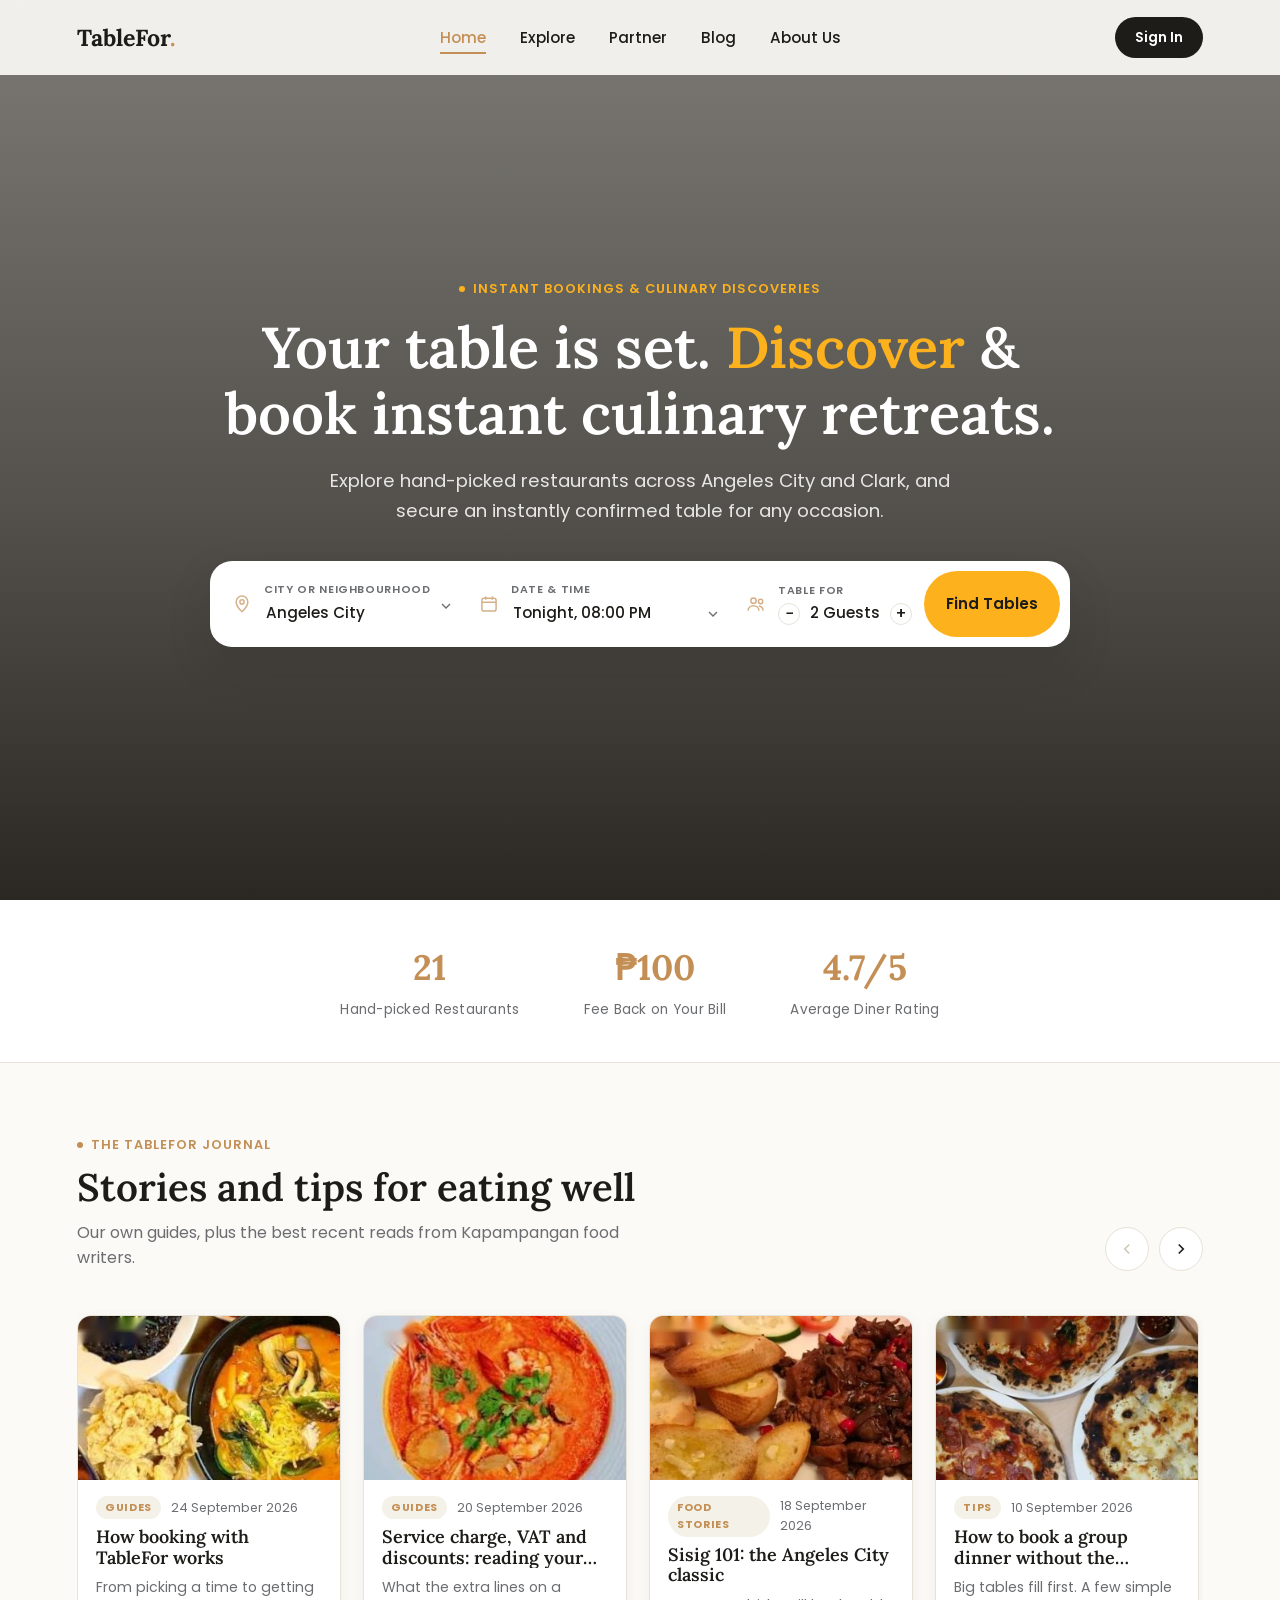
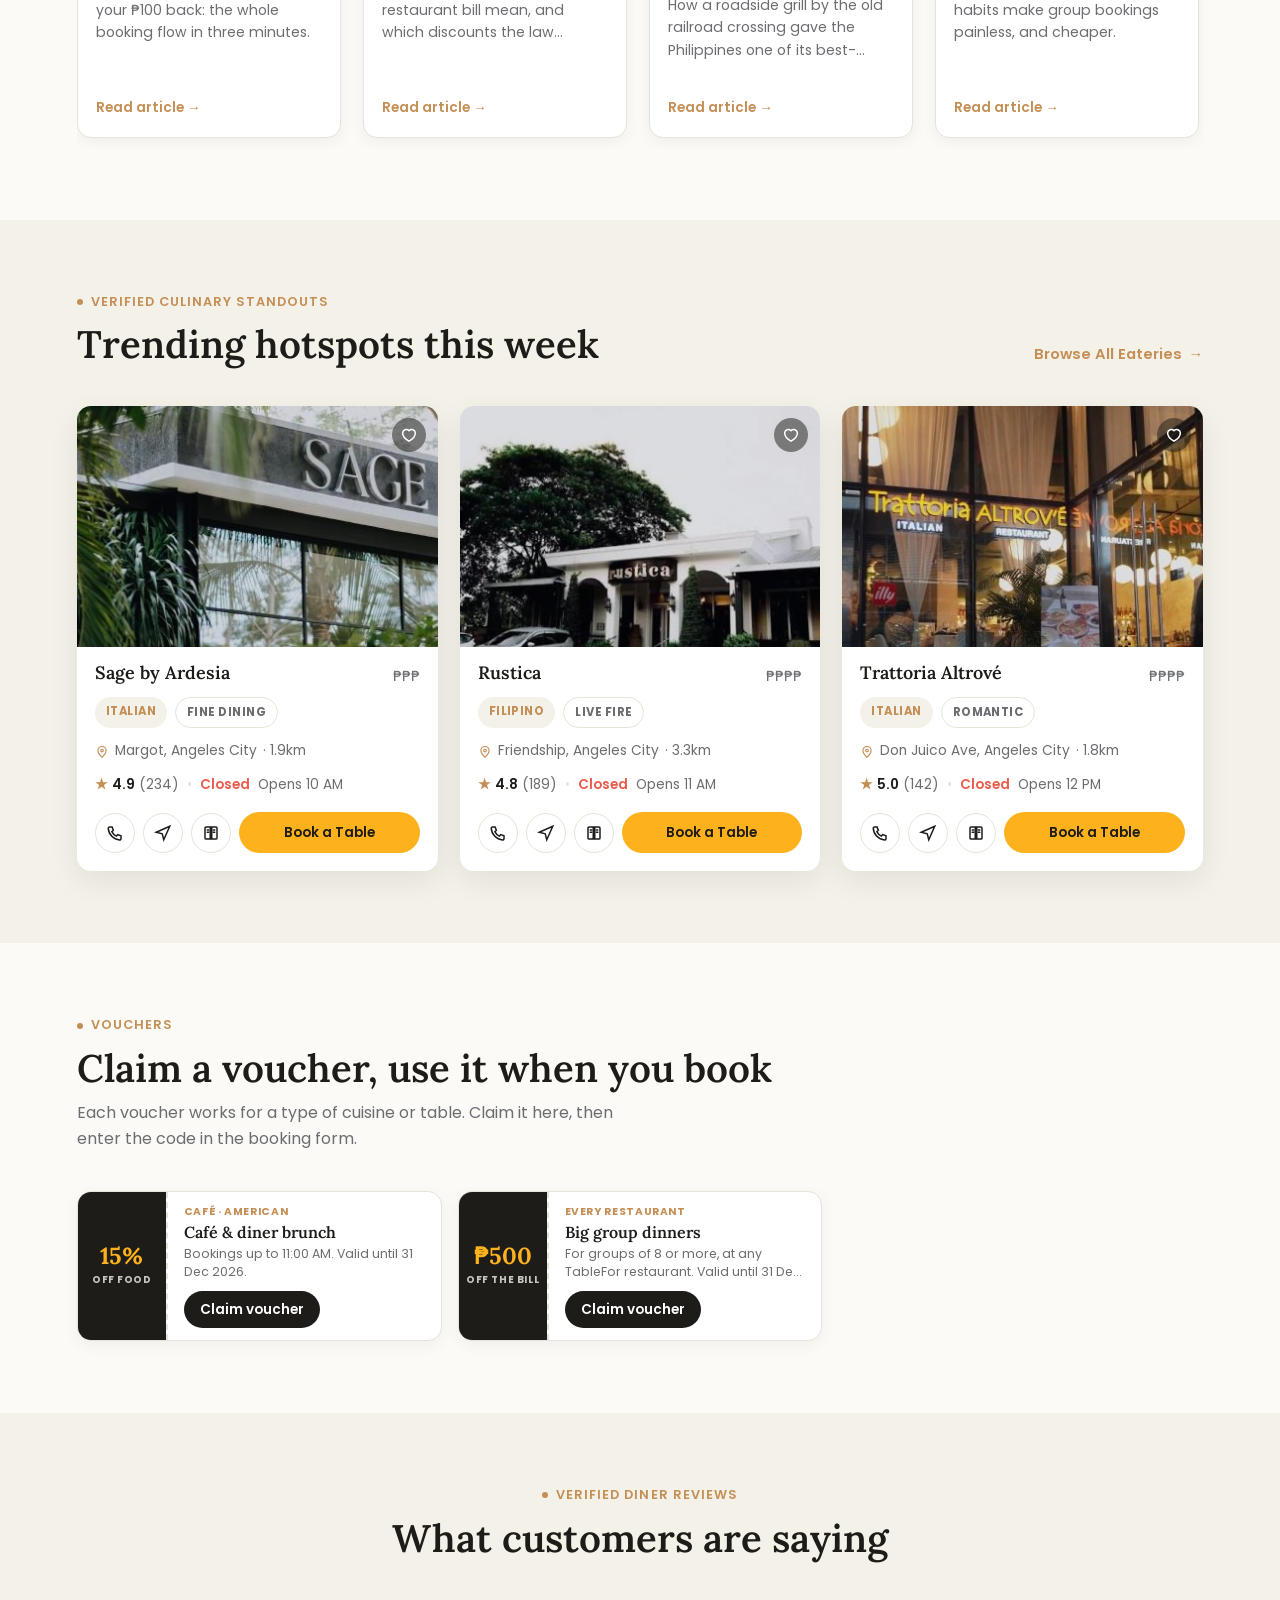
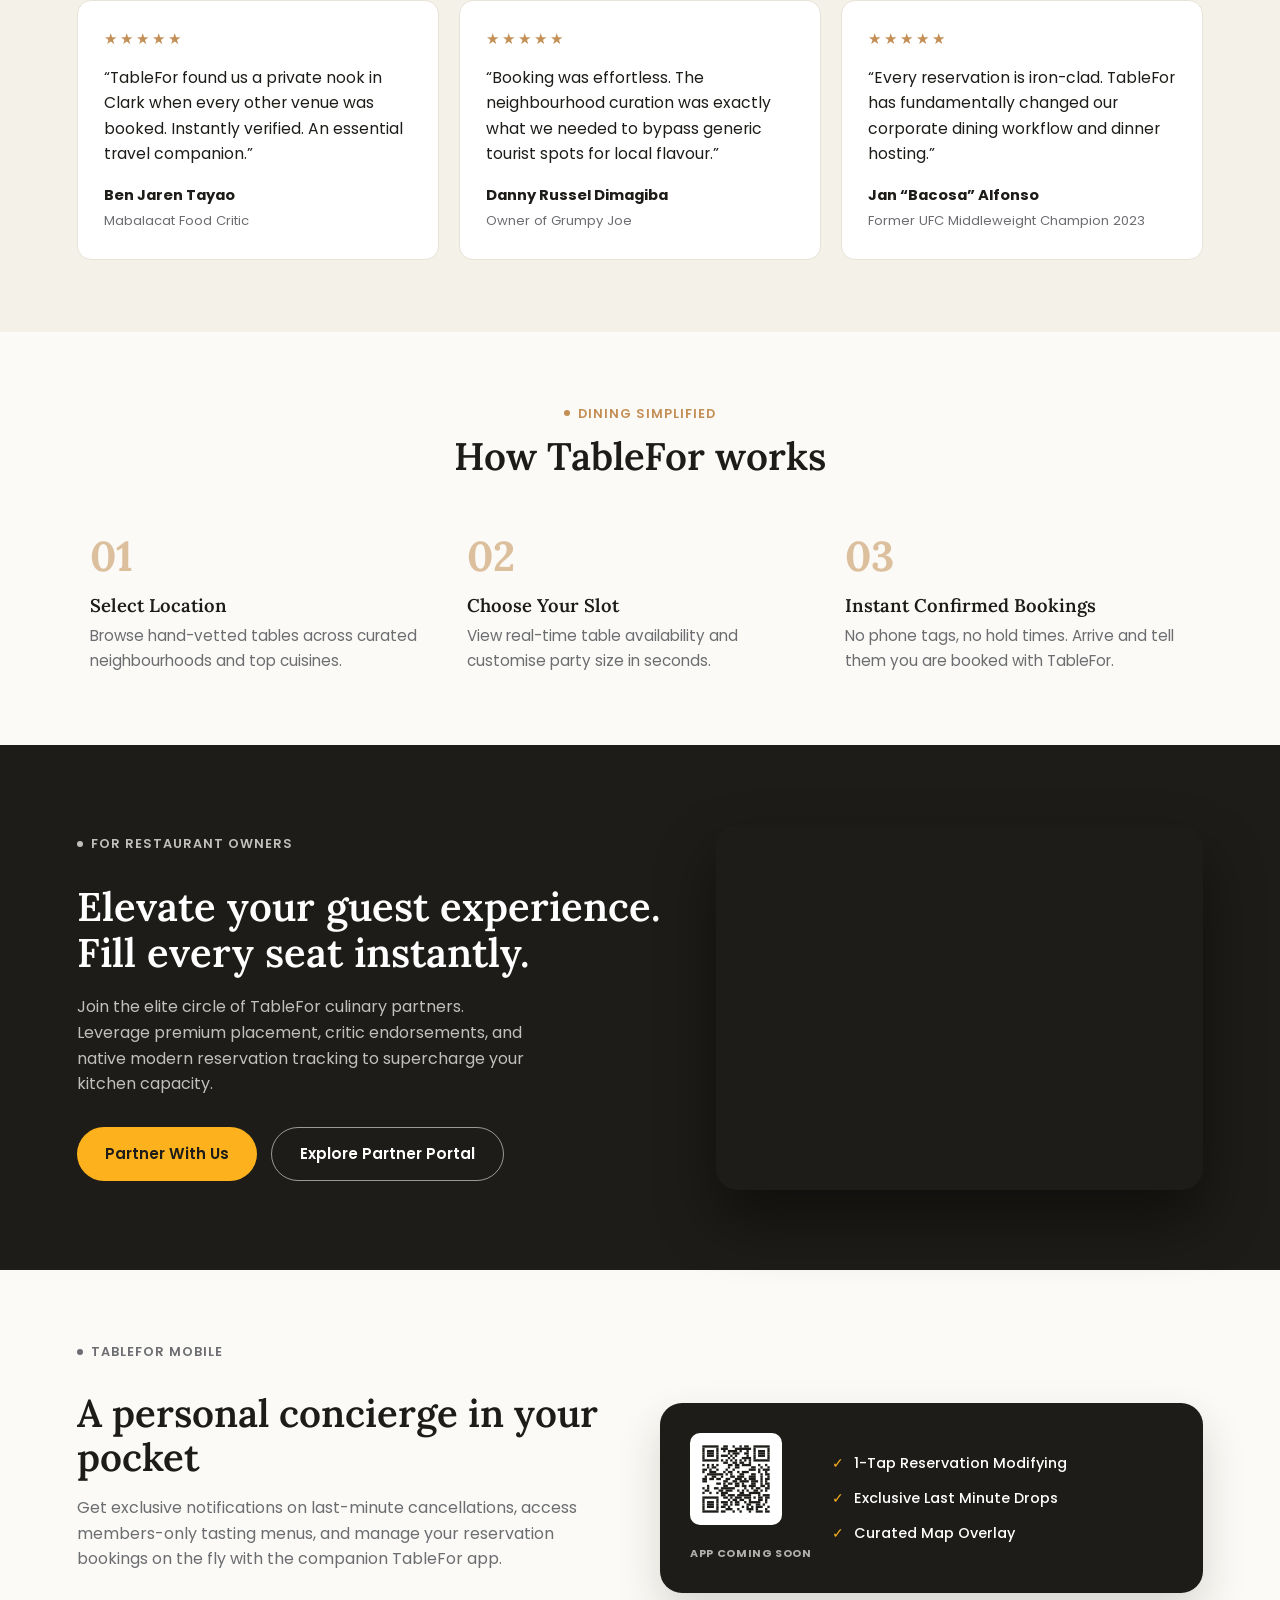
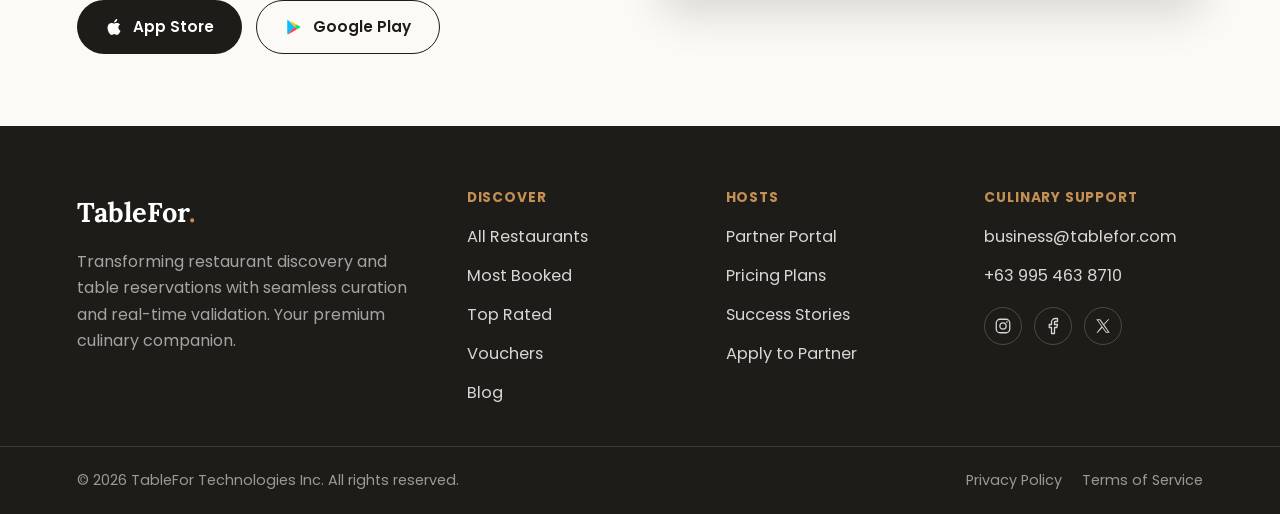
==== index.html @ d6bdd87d "Updated Layout, added styles, and included new resto cards." ====
<!DOCTYPE html>
<html lang="en">
<head>
<meta charset="UTF-8">
<meta name="viewport" content="width=device-width, initial-scale=1.0">
<title>TableFor</title>
<meta name="description" content="Discover hand-vetted restaurants across Angeles City and Pampanga, and book an instantly confirmed table with TableFor.">
<link rel="icon" href="data:,">
<script>document.documentElement.classList.add('js');</script>
<link href="https://fonts.googleapis.com/css2?family=Lora:ital,wght@0,500;0,600;0,700;1,500&family=Poppins:wght@400;500;600;700&display=swap" rel="stylesheet">
<link rel="stylesheet" href="styles.css?v=20260928e">
</head>
<body data-page="home">

<a class="skip-link" href="#main">Skip to content</a>

<!-- ============ HEADER ============ -->
<header class="site-header" id="siteHeader">
  <div class="header-inner">
    <a href="#" class="logo" aria-label="TableFor home">TableFor<span class="logo-dot">.</span></a>

    <nav class="main-nav" id="mainNav" aria-label="Primary">
      <ul class="nav-list">
        <li><a href="#" class="nav-link is-active">Home</a></li>
        <li><a href="explore.html" class="nav-link">Explore</a></li>
        <li><a href="partner.html" class="nav-link">Partner</a></li>
        <li><a href="blog.html" class="nav-link">Blog</a></li>
        <li><a href="about.html" class="nav-link">About Us</a></li>
      </ul>
    </nav>

    <div class="header-actions">
      <a href="#" class="btn btn-dark btn-sm">Sign In</a>
      <button class="nav-toggle" id="navToggle" aria-label="Open menu" aria-expanded="false" aria-controls="mainNav">
        <span></span><span></span><span></span>
      </button>
    </div>
  </div>
</header>

<main id="main">

  <!-- ============ HERO ============ -->
  <section class="hero">
    <div class="hero-media" aria-hidden="true"></div>
    <div class="hero-scrim" aria-hidden="true"></div>

    <div class="hero-inner">
      <p class="eyebrow eyebrow-light"><span class="dot"></span>Instant Bookings &amp; Culinary Discoveries</p>
      <h1 class="hero-title">Your table is set. <em>Discover</em> &amp; book instant culinary retreats.</h1>
      <p class="hero-sub">Explore hand-picked restaurants across Angeles City and Clark, and secure an instantly confirmed table for any occasion.</p>

      <form class="search-card" aria-label="Find a table">
        <div class="search-field search-field-loc">
          <span class="search-icon" aria-hidden="true">
            <svg viewBox="0 0 24 24" fill="none" stroke="currentColor" stroke-width="1.8"><path d="M12 21s-7-6.1-7-11.5A7 7 0 0 1 19 9.5C19 14.9 12 21 12 21Z"/><circle cx="12" cy="9.5" r="2.5"/></svg>
          </span>
          <div class="field-input-wrap">
            <label for="loc">City or Neighbourhood</label>
            <input id="loc" type="text" value="Angeles City" autocomplete="off" role="combobox" aria-expanded="false" aria-controls="locDropdown">
            <span class="loc-field-icons">
              <button type="button" class="loc-clear" id="locClear" aria-label="Clear location" tabindex="-1">
                <svg viewBox="0 0 24 24" fill="none" stroke="currentColor" stroke-width="2.2"><path d="M6 6l12 12M18 6 6 18"/></svg>
              </button>
              <span class="loc-chevron" id="locChevron" aria-hidden="true">
                <svg viewBox="0 0 24 24" fill="none" stroke="currentColor" stroke-width="2"><path d="m6 9 6 6 6-6"/></svg>
              </span>
            </span>
            <div class="loc-dropdown" id="locDropdown" role="listbox" aria-label="Suggested locations">
              <div class="loc-dropdown-inner" id="locDropdownInner"></div>
            </div>
          </div>
        </div>
        <div class="search-divider search-divider-loc" aria-hidden="true"></div>
        <div class="search-field search-field-date">
          <span class="search-icon" aria-hidden="true">
            <svg viewBox="0 0 24 24" fill="none" stroke="currentColor" stroke-width="1.8"><rect x="3.5" y="5" width="17" height="15.5" rx="2.5"/><path d="M8 3v4M16 3v4M3.5 10h17"/></svg>
          </span>
          <div class="field-input-wrap">
            <label for="dt">Date &amp; Time</label>
            <span class="dt-input-wrap">
              <input id="dt" type="text" value="" placeholder="Pick a date and time" autocomplete="off" readonly role="combobox" aria-haspopup="dialog" aria-expanded="false" aria-controls="datePopover">
              <span class="dt-chevron" aria-hidden="true">
                <svg viewBox="0 0 24 24" fill="none" stroke="currentColor" stroke-width="2"><path d="m6 9 6 6 6-6"/></svg>
              </span>
            </span>
            <div class="date-popover" id="datePopover" role="dialog" aria-label="Choose date and time">
              <div class="date-quick" role="group" aria-label="Quick dates">
                <button type="button" class="date-chip" data-quick="today">Today</button>
                <button type="button" class="date-chip" data-quick="tomorrow">Tomorrow</button>
                <button type="button" class="date-chip" data-quick="weekend">Sat</button>
              </div>
              <div class="date-popover-header">
                <button type="button" class="cal-nav" id="calPrev" aria-label="Previous month"><svg viewBox="0 0 24 24" fill="none" stroke="currentColor" stroke-width="2.2" aria-hidden="true"><path d="m15 6-6 6 6 6"/></svg></button>
                <span class="cal-month-label" id="calMonthLabel" aria-live="polite"></span>
                <button type="button" class="cal-nav" id="calNext" aria-label="Next month"><svg viewBox="0 0 24 24" fill="none" stroke="currentColor" stroke-width="2.2" aria-hidden="true"><path d="m9 6 6 6-6 6"/></svg></button>
              </div>
              <div class="cal-weekdays" aria-hidden="true">
                <span>S</span><span>M</span><span>T</span><span>W</span><span>T</span><span>F</span><span>S</span>
              </div>
              <div class="cal-grid" id="calGrid" role="group" aria-label="Calendar"></div>
              <p class="cal-legend">Book up to 60 days ahead. Past dates are greyed out.</p>
              <div class="time-head">
                <span id="timeLabel">Time</span>
                <span class="time-note" id="timeNote"></span>
              </div>
              <div class="time-grid" id="timeGrid" role="listbox" aria-labelledby="timeLabel"></div>
              <div class="cal-foot">
                <p class="cal-summary" id="dateSummary" aria-live="polite"></p>
                <button type="button" class="btn btn-amber btn-sm" id="dateDone">Done</button>
              </div>
            </div>
          </div>
        </div>
        <div class="search-divider" aria-hidden="true"></div>
        <div class="search-field guest-field">
          <span class="search-icon" aria-hidden="true">
            <svg viewBox="0 0 24 24" fill="none" stroke="currentColor" stroke-width="1.8"><circle cx="9" cy="8" r="3.2"/><path d="M2.5 20c0-3.6 2.9-6 6.5-6s6.5 2.4 6.5 6"/><circle cx="17.5" cy="9" r="2.6"/><path d="M15.5 14.3c2.8.4 4.9 2.5 5 5.7"/></svg>
          </span>
          <div>
            <label id="guestLabel">Table For</label>
            <div class="guest-stepper">
              <button type="button" class="step-btn" id="guestMinus" aria-label="Decrease guests">&minus;</button>
              <span id="guestCount" class="guest-count" role="status" aria-labelledby="guestLabel guestCount">2 Guests</span>
              <button type="button" class="step-btn" id="guestPlus" aria-label="Increase guests">+</button>
            </div>
          </div>
        </div>
        <button type="submit" class="btn btn-amber search-submit">Find Tables</button>
      </form>
    </div>
  </section>

  <!-- ============ STATS ============ -->
  <section class="stats">
    <div class="stat">
      <span class="stat-num" data-stat="count">16</span>
      <span class="stat-label">Hand-picked Restaurants</span>
    </div>
    <div class="stat">
      <span class="stat-num">₱100</span>
      <span class="stat-label">Fee Back on Your Bill</span>
    </div>
    <div class="stat">
      <span class="stat-num" data-stat="rating">4.8/5</span>
      <span class="stat-label">Average Diner Rating</span>
    </div>
  </section>

  <!-- ============ FROM THE JOURNAL (blog carousel) ============ -->
  <section class="section" id="journal" aria-labelledby="journalTitle">
    <div class="section-head">
      <div>
        <p class="eyebrow"><span class="dot"></span>The TableFor Journal</p>
        <h2 id="journalTitle">Stories and tips for eating well</h2>
        <p class="section-sub">Our own guides, plus the best recent reads from Kapampangan food writers.</p>
      </div>
      <div class="carousel-controls">
        <button type="button" class="carousel-btn" id="blogPrev" aria-label="Previous articles" aria-controls="blogTrack" disabled><svg viewBox="0 0 24 24" fill="none" stroke="currentColor" stroke-width="2.2" aria-hidden="true"><path d="m15 6-6 6 6 6"/></svg></button>
        <button type="button" class="carousel-btn" id="blogNext" aria-label="More articles" aria-controls="blogTrack"><svg viewBox="0 0 24 24" fill="none" stroke="currentColor" stroke-width="2.2" aria-hidden="true"><path d="m9 6 6 6-6 6"/></svg></button>
      </div>
    </div>
    <div class="blog-track" id="blogTrack" tabindex="0" aria-label="Articles" role="region">
        <article class="blog-card">
          <a href="blog.html#how-tablefor-booking-works" class="blog-card-link">
            <img src="images/matsuya.jpg" alt="Shared dishes of noodles and curry on a table" loading="lazy">
            <div class="blog-card-body">
              <p class="blog-meta"><span class="blog-cat">Guides</span> <time datetime="2026-09-24">24 September 2026</time></p>
              <h3>How booking with TableFor works</h3>
              <p>From picking a time to getting your ₱100 back: the whole booking flow in three minutes.</p>
              <span class="blog-read">Read article <span aria-hidden="true">&rarr;</span></span>
            </div>
          </a>
        </article>
        <article class="blog-card">
          <a href="blog.html#bill-explained" class="blog-card-link">
            <img src="images/changkat.jpg" alt="Bowl of spiced seafood soup" loading="lazy">
            <div class="blog-card-body">
              <p class="blog-meta"><span class="blog-cat">Guides</span> <time datetime="2026-09-20">20 September 2026</time></p>
              <h3>Service charge, VAT and discounts: reading your bill in the Philippines</h3>
              <p>What the extra lines on a restaurant bill mean, and which discounts the law guarantees.</p>
              <span class="blog-read">Read article <span aria-hidden="true">&rarr;</span></span>
            </div>
          </a>
        </article>
        <article class="blog-card">
          <a href="blog.html#sisig-101" class="blog-card-link">
            <img src="images/barbarinos.jpg" alt="Chopped grilled pork served with toasted bread" loading="lazy">
            <div class="blog-card-body">
              <p class="blog-meta"><span class="blog-cat">Food Stories</span> <time datetime="2026-09-18">18 September 2026</time></p>
              <h3>Sisig 101: the Angeles City classic</h3>
              <p>How a roadside grill by the old railroad crossing gave the Philippines one of its best-loved dishes.</p>
              <span class="blog-read">Read article <span aria-hidden="true">&rarr;</span></span>
            </div>
          </a>
        </article>
        <article class="blog-card">
          <a href="blog.html#group-dinners" class="blog-card-link">
            <img src="images/roso.jpg" alt="Pizzas on a table, ready to share" loading="lazy">
            <div class="blog-card-body">
              <p class="blog-meta"><span class="blog-cat">Tips</span> <time datetime="2026-09-10">10 September 2026</time></p>
              <h3>How to book a group dinner without the headache</h3>
              <p>Big tables fill first. A few simple habits make group bookings painless, and cheaper.</p>
              <span class="blog-read">Read article <span aria-hidden="true">&rarr;</span></span>
            </div>
          </a>
        </article>
        <article class="blog-card blog-card-ext">
          <a href="https://outoftownblog.com/the-ultimate-pampanga-food-trip/" class="blog-card-link" target="_blank" rel="noopener">
            <img src="images/blog/out-of-town-pampanga-food-trip.jpg" alt="Photo from the Out of Town Blog article" loading="lazy" onerror="this.onerror=null;this.src='images/barbarinos.jpg';this.alt='Chopped grilled pork served with toasted bread'">
            <div class="blog-card-body">
              <p class="blog-meta"><span class="blog-cat blog-cat-ext">Out of Town Blog</span> <time datetime="2026-09-07">September 2026</time></p>
              <h3>The ultimate Pampanga food trip: what to eat in one day</h3>
              <p>A realistic one-day plan, from a tocino breakfast and proper sisig to tibok-tibok for dessert, with room to breathe between meals.</p>
              <span class="blog-read">Read on Out of Town Blog <svg viewBox="0 0 24 24" fill="none" stroke="currentColor" stroke-width="2" aria-hidden="true"><path d="M14 4h6v6M20 4l-9 9M18 14v4.5A1.5 1.5 0 0 1 16.5 20h-11A1.5 1.5 0 0 1 4 18.5v-11A1.5 1.5 0 0 1 5.5 6H10"/></svg><span class="visually-hidden"> (opens in a new tab)</span></span>
            </div>
          </a>
        </article>
        <article class="blog-card">
          <a href="blog.html#date-night-plan" class="blog-card-link">
            <img src="images/el-espanol.jpg" alt="Garlic prawns in a clay dish" loading="lazy">
            <div class="blog-card-body">
              <p class="blog-meta"><span class="blog-cat">Tips</span> <time datetime="2026-09-02">2 September 2026</time></p>
              <h3>Planning a date night in Angeles, step by step</h3>
              <p>Book the table, add the occasion, and let the restaurant take care of the rest.</p>
              <span class="blog-read">Read article <span aria-hidden="true">&rarr;</span></span>
            </div>
          </a>
        </article>
        <article class="blog-card blog-card-ext">
          <a href="https://www.kingtolentino.com/blog/el-espanol" class="blog-card-link" target="_blank" rel="noopener">
            <img src="images/blog/king-tolentino-el-espanol.jpg" alt="Photo from the King Tolentino article" loading="lazy" onerror="this.onerror=null;this.src='images/el-espanol.jpg';this.alt='Garlic prawns in a clay dish'">
            <div class="blog-card-body">
              <p class="blog-meta"><span class="blog-cat blog-cat-ext">King Tolentino</span> <time datetime="2026-08-12">August 2026</time></p>
              <h3>El Español: authentic Spanish restaurant in Angeles, Pampanga</h3>
              <p>A food blogger's visit to the small Spanish kitchen at The Quad, Nepo Center, from gambas to croquetas de jamón.</p>
              <span class="blog-read">Read on King Tolentino <svg viewBox="0 0 24 24" fill="none" stroke="currentColor" stroke-width="2" aria-hidden="true"><path d="M14 4h6v6M20 4l-9 9M18 14v4.5A1.5 1.5 0 0 1 16.5 20h-11A1.5 1.5 0 0 1 4 18.5v-11A1.5 1.5 0 0 1 5.5 6H10"/></svg><span class="visually-hidden"> (opens in a new tab)</span></span>
            </div>
          </a>
        </article>
        <article class="blog-card blog-card-ext">
          <a href="https://www.ttgmice.com/2026/07/15/new-culinary-tour-celebrates-pampangas-food-heritage/" class="blog-card-link" target="_blank" rel="noopener">
            <img src="images/blog/ttgmice-culinary-tour.jpg" alt="Photo from the TTGmice article" loading="lazy" onerror="this.onerror=null;this.src='images/couscousi.jpg';this.alt='Lamb shank with couscous and eggs'">
            <div class="blog-card-body">
              <p class="blog-meta"><span class="blog-cat blog-cat-ext">TTGmice</span> <time datetime="2026-07-15">July 2026</time></p>
              <h3>New culinary tour celebrates Pampanga's food heritage</h3>
              <p>A heritage food tour built around a traditional Kapampangan breakfast and the story behind San Nicolas cookies.</p>
              <span class="blog-read">Read on TTGmice <svg viewBox="0 0 24 24" fill="none" stroke="currentColor" stroke-width="2" aria-hidden="true"><path d="M14 4h6v6M20 4l-9 9M18 14v4.5A1.5 1.5 0 0 1 16.5 20h-11A1.5 1.5 0 0 1 4 18.5v-11A1.5 1.5 0 0 1 5.5 6H10"/></svg><span class="visually-hidden"> (opens in a new tab)</span></span>
            </div>
          </a>
        </article>
        <article class="blog-card blog-card-ext">
          <a href="https://www.overheremanila.com/best-restaurants-clark-pampanga/" class="blog-card-link" target="_blank" rel="noopener">
            <img src="images/blog/over-here-manila-clark.jpg" alt="Photo from the Over Here Manila article" loading="lazy" onerror="this.onerror=null;this.src='images/hola-parade.jpg';this.alt='Bar with a neon sign at night'">
            <div class="blog-card-body">
              <p class="blog-meta"><span class="blog-cat blog-cat-ext">Over Here Manila</span> <time datetime="2026-06-27">June 2026</time></p>
              <h3>15 best restaurants in Clark, Pampanga to check out this 2026</h3>
              <p>A roundup of Clark favourites, from Kapampangan specialties and Filipino comfort food to Korean barbecue and buffets.</p>
              <span class="blog-read">Read on Over Here Manila <svg viewBox="0 0 24 24" fill="none" stroke="currentColor" stroke-width="2" aria-hidden="true"><path d="M14 4h6v6M20 4l-9 9M18 14v4.5A1.5 1.5 0 0 1 16.5 20h-11A1.5 1.5 0 0 1 4 18.5v-11A1.5 1.5 0 0 1 5.5 6H10"/></svg><span class="visually-hidden"> (opens in a new tab)</span></span>
            </div>
          </a>
        </article>
        <article class="blog-card blog-card-ext">
          <a href="https://www.kozystaycation.com/best-restaurants-near-clark" class="blog-card-link" target="_blank" rel="noopener">
            <img src="images/blog/kozy-staycation-clark.jpg" alt="Photo from the Kozy Staycation article" loading="lazy" onerror="this.onerror=null;this.src='images/sage.jpg';this.alt='Restaurant exterior surrounded by plants'">
            <div class="blog-card-body">
              <p class="blog-meta"><span class="blog-cat blog-cat-ext">Kozy Staycation</span> <time datetime="2026-05-03">May 2026</time></p>
              <h3>20 best restaurants in Clark, Pampanga: a 2026 guide</h3>
              <p>A food-trip list that runs from Angeles' original sisig to heritage Kapampangan tasting menus and Freeport favourites.</p>
              <span class="blog-read">Read on Kozy Staycation <svg viewBox="0 0 24 24" fill="none" stroke="currentColor" stroke-width="2" aria-hidden="true"><path d="M14 4h6v6M20 4l-9 9M18 14v4.5A1.5 1.5 0 0 1 16.5 20h-11A1.5 1.5 0 0 1 4 18.5v-11A1.5 1.5 0 0 1 5.5 6H10"/></svg><span class="visually-hidden"> (opens in a new tab)</span></span>
            </div>
          </a>
        </article>
        <article class="blog-card blog-card-ext">
          <a href="https://www.spot.ph/eatdrink/the-latest-eat-drink/spot-out-of-town-where-to-eat-in-clark-pampanga-a3412-20260423-dyn" class="blog-card-link" target="_blank" rel="noopener">
            <img src="images/blog/spot-ph-clark.jpg" alt="Photo from the SPOT.ph article" loading="lazy" onerror="this.onerror=null;this.src='images/fiery-meats.jpg';this.alt='Sliced steak with gravy'">
            <div class="blog-card-body">
              <p class="blog-meta"><span class="blog-cat blog-cat-ext">SPOT.ph</span> <time datetime="2026-04-23">April 2026</time></p>
              <h3>SPOT Out of Town: the best places to eat in Clark right now</h3>
              <p>An edited list of where to eat in Clark, including a new Kapampangan kitchen in the barn stables by the Parade Grounds.</p>
              <span class="blog-read">Read on SPOT.ph <svg viewBox="0 0 24 24" fill="none" stroke="currentColor" stroke-width="2" aria-hidden="true"><path d="M14 4h6v6M20 4l-9 9M18 14v4.5A1.5 1.5 0 0 1 16.5 20h-11A1.5 1.5 0 0 1 4 18.5v-11A1.5 1.5 0 0 1 5.5 6H10"/></svg><span class="visually-hidden"> (opens in a new tab)</span></span>
            </div>
          </a>
        </article>
        <article class="blog-card blog-card-ext">
          <a href="https://punto.com.ph/pamangan-pamana-qng-dulang-heritage-on-the-table-at-filipino-food-month-2026/" class="blog-card-link" target="_blank" rel="noopener">
            <img src="images/blog/punto-filipino-food-month.jpg" alt="Photo from the Punto! article" loading="lazy" onerror="this.onerror=null;this.src='images/matsuya.jpg';this.alt='Shared dishes of noodles and curry on a table'">
            <div class="blog-card-body">
              <p class="blog-meta"><span class="blog-cat blog-cat-ext">Punto!</span> <time datetime="2026-04-08">April 2026</time></p>
              <h3>Heritage on the table at Filipino Food Month 2026</h3>
              <p>Clark opens Filipino Food Month with burong nasi, pindang damulag, bulanglang and tibok-tibok on one long table.</p>
              <span class="blog-read">Read on Punto! <svg viewBox="0 0 24 24" fill="none" stroke="currentColor" stroke-width="2" aria-hidden="true"><path d="M14 4h6v6M20 4l-9 9M18 14v4.5A1.5 1.5 0 0 1 16.5 20h-11A1.5 1.5 0 0 1 4 18.5v-11A1.5 1.5 0 0 1 5.5 6H10"/></svg><span class="visually-hidden"> (opens in a new tab)</span></span>
            </div>
          </a>
        </article>
        <article class="blog-card blog-card-ext">
          <a href="https://www.spotcl.com/spotted-unlimited-steak-dining-in-angeles-pampanga" class="blog-card-link" target="_blank" rel="noopener">
            <img src="images/blog/spotcl-unlimited-steak.jpg" alt="Photo from the SpotCL article" loading="lazy" onerror="this.onerror=null;this.src='images/fiery-meats.jpg';this.alt='Sliced steak with gravy'">
            <div class="blog-card-body">
              <p class="blog-meta"><span class="blog-cat blog-cat-ext">SpotCL</span> <time datetime="2025-11-17">November 2025</time></p>
              <h3>Spotted: unlimited steak dining in Angeles, Pampanga</h3>
              <p>A look at the unlimited steak set-up, refillable sides and indoor and al fresco seating at a Friendship Highway steakhouse.</p>
              <span class="blog-read">Read on SpotCL <svg viewBox="0 0 24 24" fill="none" stroke="currentColor" stroke-width="2" aria-hidden="true"><path d="M14 4h6v6M20 4l-9 9M18 14v4.5A1.5 1.5 0 0 1 16.5 20h-11A1.5 1.5 0 0 1 4 18.5v-11A1.5 1.5 0 0 1 5.5 6H10"/></svg><span class="visually-hidden"> (opens in a new tab)</span></span>
            </div>
          </a>
        </article>
        <article class="blog-card blog-card-ext">
          <a href="https://punto.com.ph/roso-pizza-a-slice-of-self-discovery-with-chef-rainier-ildefonso/" class="blog-card-link" target="_blank" rel="noopener">
            <img src="images/blog/punto-roso-pizza.jpg" alt="Photo from the Punto! article" loading="lazy" onerror="this.onerror=null;this.src='images/roso.jpg';this.alt='Pizzas with blistered crusts'">
            <div class="blog-card-body">
              <p class="blog-meta"><span class="blog-cat blog-cat-ext">Punto!</span> <time datetime="2025-10-28">October 2025</time></p>
              <h3>Roso Pizza: a slice of self-discovery with Chef Rainier Ildefonso</h3>
              <p>How a cybersecurity professional taught himself dough and fire, and opened a stone-oven pizzeria in Angeles City.</p>
              <span class="blog-read">Read on Punto! <svg viewBox="0 0 24 24" fill="none" stroke="currentColor" stroke-width="2" aria-hidden="true"><path d="M14 4h6v6M20 4l-9 9M18 14v4.5A1.5 1.5 0 0 1 16.5 20h-11A1.5 1.5 0 0 1 4 18.5v-11A1.5 1.5 0 0 1 5.5 6H10"/></svg><span class="visually-hidden"> (opens in a new tab)</span></span>
            </div>
          </a>
        </article>
        <article class="blog-card blog-card-ext">
          <a href="https://punto.com.ph/mediterranean-mornings-in-clark-discover-the-flavors-of-couscousi/" class="blog-card-link" target="_blank" rel="noopener">
            <img src="images/blog/punto-couscousi.jpg" alt="Photo from the Punto! article" loading="lazy" onerror="this.onerror=null;this.src='images/couscousi.jpg';this.alt='Lamb shank with couscous and eggs'">
            <div class="blog-card-body">
              <p class="blog-meta"><span class="blog-cat blog-cat-ext">Punto!</span> <time datetime="2025-02-03">February 2025</time></p>
              <h3>Mediterranean mornings in Clark</h3>
              <p>The weekend Mediterranean breakfast buffet at the Clark Parade Grounds, cooked by a Tunisian chef.</p>
              <span class="blog-read">Read on Punto! <svg viewBox="0 0 24 24" fill="none" stroke="currentColor" stroke-width="2" aria-hidden="true"><path d="M14 4h6v6M20 4l-9 9M18 14v4.5A1.5 1.5 0 0 1 16.5 20h-11A1.5 1.5 0 0 1 4 18.5v-11A1.5 1.5 0 0 1 5.5 6H10"/></svg><span class="visually-hidden"> (opens in a new tab)</span></span>
            </div>
          </a>
        </article>
        <article class="blog-card blog-card-ext">
          <a href="https://thequeensescape.com/pampanga-food-guide-what-and-where-to-eat/" class="blog-card-link" target="_blank" rel="noopener">
            <img src="images/blog/queens-escape-pampanga-food.jpg" alt="Photo from the The Queen's Escape article" loading="lazy" onerror="this.onerror=null;this.src='images/barbarinos.jpg';this.alt='Chopped grilled pork served with toasted bread'">
            <div class="blog-card-body">
              <p class="blog-meta"><span class="blog-cat blog-cat-ext">The Queen's Escape</span> <time datetime="2025-01-09">January 2025</time></p>
              <h3>Pampanga food guide: what and where to eat</h3>
              <p>A travel writer's guide to Kapampangan dishes, including why locals insist on sisig with no egg and no mayonnaise.</p>
              <span class="blog-read">Read on The Queen's Escape <svg viewBox="0 0 24 24" fill="none" stroke="currentColor" stroke-width="2" aria-hidden="true"><path d="M14 4h6v6M20 4l-9 9M18 14v4.5A1.5 1.5 0 0 1 16.5 20h-11A1.5 1.5 0 0 1 4 18.5v-11A1.5 1.5 0 0 1 5.5 6H10"/></svg><span class="visually-hidden"> (opens in a new tab)</span></span>
            </div>
          </a>
        </article>
        <article class="blog-card blog-card-ext">
          <a href="https://www.unileverfoodsolutions.com.ph/free-courses-academy/menu-planning/food-in-pampanga.html" class="blog-card-link" target="_blank" rel="noopener">
            <img src="images/blog/unilever-kapampangan-dishes.jpg" alt="Photo from the Unilever Food Solutions article" loading="lazy" onerror="this.onerror=null;this.src='images/changkat.jpg';this.alt='Bowl of spiced seafood soup'">
            <div class="blog-card-body">
              <p class="blog-meta"><span class="blog-cat blog-cat-ext">Unilever Food Solutions</span> <span>Guide</span></p>
              <h3>24 Kapampangan dishes explained</h3>
              <p>From kilayin and pindang damulag to bringhe and moche: a clear, chef-focused glossary of Pampanga favourites.</p>
              <span class="blog-read">Read on Unilever Food Solutions <svg viewBox="0 0 24 24" fill="none" stroke="currentColor" stroke-width="2" aria-hidden="true"><path d="M14 4h6v6M20 4l-9 9M18 14v4.5A1.5 1.5 0 0 1 16.5 20h-11A1.5 1.5 0 0 1 4 18.5v-11A1.5 1.5 0 0 1 5.5 6H10"/></svg><span class="visually-hidden"> (opens in a new tab)</span></span>
            </div>
          </a>
        </article>
        <article class="blog-card blog-card-ext">
          <a href="https://pampangaprovince.wordpress.com/foods/" class="blog-card-link" target="_blank" rel="noopener">
            <img src="images/blog/kapampangans-top-10.jpg" alt="Photo from the Kapampangans article" loading="lazy" onerror="this.onerror=null;this.src='images/fiery-meats.jpg';this.alt='Sliced steak with gravy'">
            <div class="blog-card-body">
              <p class="blog-meta"><span class="blog-cat blog-cat-ext">Kapampangans</span> <time datetime="2014-07-21">July 2014</time></p>
              <h3>Top 10 Kapampangan foods</h3>
              <p>A local blog counts down the dishes every visitor should try, from sisig and tocino to kare-kare and buro.</p>
              <span class="blog-read">Read on Kapampangans <svg viewBox="0 0 24 24" fill="none" stroke="currentColor" stroke-width="2" aria-hidden="true"><path d="M14 4h6v6M20 4l-9 9M18 14v4.5A1.5 1.5 0 0 1 16.5 20h-11A1.5 1.5 0 0 1 4 18.5v-11A1.5 1.5 0 0 1 5.5 6H10"/></svg><span class="visually-hidden"> (opens in a new tab)</span></span>
            </div>
          </a>
        </article>
        <article class="blog-card blog-card-ext">
          <a href="https://pamangantamu.blogspot.com/" class="blog-card-link" target="_blank" rel="noopener">
            <img src="images/blog/pamangan-tamu.jpg" alt="Photo from the Pamangan Tamu article" loading="lazy" onerror="this.onerror=null;this.src='images/el-espanol.jpg';this.alt='Garlic prawns in a clay dish'">
            <div class="blog-card-body">
              <p class="blog-meta"><span class="blog-cat blog-cat-ext">Pamangan Tamu</span> <span>Food blog</span></p>
              <h3>Pamangan Tamu: our food</h3>
              <p>A Kapampangan family shares fiesta recipes like kutsinta, leche flan and puto, cooked the way their mothers made them.</p>
              <span class="blog-read">Read on Pamangan Tamu <svg viewBox="0 0 24 24" fill="none" stroke="currentColor" stroke-width="2" aria-hidden="true"><path d="M14 4h6v6M20 4l-9 9M18 14v4.5A1.5 1.5 0 0 1 16.5 20h-11A1.5 1.5 0 0 1 4 18.5v-11A1.5 1.5 0 0 1 5.5 6H10"/></svg><span class="visually-hidden"> (opens in a new tab)</span></span>
            </div>
          </a>
        </article>
        <article class="blog-card blog-card-ext">
          <a href="https://kapampanganfood.blogspot.com/" class="blog-card-link" target="_blank" rel="noopener">
            <img src="images/blog/kapampangan-palate.jpg" alt="Photo from the A Kapampangan's Palate article" loading="lazy" onerror="this.onerror=null;this.src='images/matsuya.jpg';this.alt='Shared dishes of noodles and curry on a table'">
            <div class="blog-card-body">
              <p class="blog-meta"><span class="blog-cat blog-cat-ext">A Kapampangan's Palate</span> <span>Food blog</span></p>
              <h3>Good food of Pampanga according to a Kapampangan's palate</h3>
              <p>A home cook writes about barrio meals and merienda: talbus kamuti, grilled bulig with sampaloc, and warm kilitian mais.</p>
              <span class="blog-read">Read on A Kapampangan's Palate <svg viewBox="0 0 24 24" fill="none" stroke="currentColor" stroke-width="2" aria-hidden="true"><path d="M14 4h6v6M20 4l-9 9M18 14v4.5A1.5 1.5 0 0 1 16.5 20h-11A1.5 1.5 0 0 1 4 18.5v-11A1.5 1.5 0 0 1 5.5 6H10"/></svg><span class="visually-hidden"> (opens in a new tab)</span></span>
            </div>
          </a>
        </article>
        <article class="blog-card blog-card-ext">
          <a href="https://viewsfromthepampang.blogspot.com/2007/06/34-kusinang-kapampangan.html" class="blog-card-link" target="_blank" rel="noopener">
            <img src="images/blog/views-from-the-pampang.jpg" alt="Photo from the Views from the Pampang article" loading="lazy" onerror="this.onerror=null;this.src='images/changkat.jpg';this.alt='Bowl of spiced seafood soup'">
            <div class="blog-card-body">
              <p class="blog-meta"><span class="blog-cat blog-cat-ext">Views from the Pampang</span> <time datetime="2007-06-01">June 2007</time></p>
              <h3>Kusinang Kapampangan</h3>
              <p>An essay on what makes Kapampangan cooking distinct, from a long-running blog on Kapampangan history and culture.</p>
              <span class="blog-read">Read on Views from the Pampang <svg viewBox="0 0 24 24" fill="none" stroke="currentColor" stroke-width="2" aria-hidden="true"><path d="M14 4h6v6M20 4l-9 9M18 14v4.5A1.5 1.5 0 0 1 16.5 20h-11A1.5 1.5 0 0 1 4 18.5v-11A1.5 1.5 0 0 1 5.5 6H10"/></svg><span class="visually-hidden"> (opens in a new tab)</span></span>
            </div>
          </a>
        </article>
    </div>
  </section>

  <!-- ============ TRENDING ============ -->
  <section class="section section-alt" id="trending">
    <div class="section-head">
      <div>
        <p class="eyebrow"><span class="dot"></span>Verified Culinary Standouts</p>
        <h2>Trending hotspots this week</h2>
      </div>
      <a href="explore.html?sort=trending" class="link-arrow">Browse All Eateries <span aria-hidden="true">&rarr;</span></a>
    </div>

    <div class="restaurant-grid reveal-group">
      <article class="restaurant-card reveal"
        data-restaurant-id="sage"
        data-name="Sage by Ardesia">
        <div class="restaurant-photo">
          <img src="images/sage.jpg" alt="Storefront of Sage by Ardesia restaurant" loading="lazy">
          <button type="button" class="save-btn" aria-label="Save Sage by Ardesia" aria-pressed="false" data-action="save">
            <svg viewBox="0 0 24 24" fill="none" stroke="currentColor" stroke-width="2"><path d="M12 20.3S3.5 15.4 3.5 9.4A4.9 4.9 0 0 1 12 6.3a4.9 4.9 0 0 1 8.5 3.1c0 6-8.5 10.9-8.5 10.9Z"/></svg>
          </button>
        </div>
        <div class="restaurant-body">
          <div class="restaurant-top-row">
            <h3>Sage by Ardesia</h3>
            <span class="price">₱₱₱</span>
          </div>
          <div class="restaurant-tags-row">
            <span class="tag">Italian</span>
            <span class="tag tag-outline">Fine Dining</span>
          </div>
          <p class="restaurant-loc"><span class="pin-icon" aria-hidden="true"><svg viewBox="0 0 24 24" fill="none" stroke="currentColor" stroke-width="2"><path d="M12 21s-7-6.1-7-11.5A7 7 0 0 1 19 9.5C19 14.9 12 21 12 21Z"/><circle cx="12" cy="9.5" r="2.2"/></svg></span> Margot, Angeles City<span class="card-distance"></span></p>
          <div class="restaurant-status-row">
            <span class="rating"><span class="stars" aria-hidden="true">&#9733;</span> 4.9 <span class="reviews">(234)</span></span>
            <span class="status-sep" aria-hidden="true">&bull;</span>
            <span class="status" data-live="status"></span>
            <span class="status-detail" data-live="status-detail"></span>
          </div>
          <div class="restaurant-actions">
            <a class="icon-btn" aria-label="Call Sage by Ardesia" data-action="call">
              <svg viewBox="0 0 24 24" fill="none" stroke="currentColor" stroke-width="2"><path d="M4.5 4h3.7l1.6 4.5-2 1.7a12.3 12.3 0 0 0 6 6l1.7-2 4.5 1.6v3.7c0 1-.9 1.8-1.9 1.7A16.5 16.5 0 0 1 3 5.9C2.9 4.9 3.7 4 4.5 4Z"/></svg>
            </a>
            <a class="icon-btn" href="https://www.google.com/maps/search/?api=1&query=Sage%20by%20Ardesia%2C%20Margot%2C%20Angeles%20City%2C%20Pampanga" target="_blank" rel="noopener" aria-label="Get directions to Sage by Ardesia" data-action="directions">
              <svg viewBox="0 0 24 24" fill="none" stroke="currentColor" stroke-width="2"><polygon points="3,11 21,3 13,21 11,13 3,11"/></svg>
            </a>
            <button type="button" class="icon-btn" data-action="menu" aria-label="See the menu for Sage by Ardesia">
              <svg viewBox="0 0 24 24" fill="none" stroke="currentColor" stroke-width="2" stroke-linecap="round"><path d="M4 5.5A1.5 1.5 0 0 1 5.5 4H11v16H5.5A1.5 1.5 0 0 1 4 18.5zM20 5.5A1.5 1.5 0 0 0 18.5 4H13v16h5.5a1.5 1.5 0 0 0 1.5-1.5z"/><path d="M7 8h2M7 11h2M15 8h2M15 11h2"/></svg>
            </button>
            <a class="btn btn-amber btn-sm restaurant-book-btn" href="explore.html?focus=sage&amp;avail=0">Book a Table</a>
          </div>
        </div>
      </article>

      <article class="restaurant-card reveal"
        data-restaurant-id="rustica"
        data-name="Rustica">
        <div class="restaurant-photo">
          <img src="images/rustica.jpg" alt="Storefront of Rustica restaurant" loading="lazy">
          <button type="button" class="save-btn" aria-label="Save Rustica" aria-pressed="false" data-action="save">
            <svg viewBox="0 0 24 24" fill="none" stroke="currentColor" stroke-width="2"><path d="M12 20.3S3.5 15.4 3.5 9.4A4.9 4.9 0 0 1 12 6.3a4.9 4.9 0 0 1 8.5 3.1c0 6-8.5 10.9-8.5 10.9Z"/></svg>
          </button>
        </div>
        <div class="restaurant-body">
          <div class="restaurant-top-row">
            <h3>Rustica</h3>
            <span class="price">₱₱₱₱</span>
          </div>
          <div class="restaurant-tags-row">
            <span class="tag">Filipino</span>
            <span class="tag tag-outline">Live Fire</span>
          </div>
          <p class="restaurant-loc"><span class="pin-icon" aria-hidden="true"><svg viewBox="0 0 24 24" fill="none" stroke="currentColor" stroke-width="2"><path d="M12 21s-7-6.1-7-11.5A7 7 0 0 1 19 9.5C19 14.9 12 21 12 21Z"/><circle cx="12" cy="9.5" r="2.2"/></svg></span> Friendship, Angeles City<span class="card-distance"></span></p>
          <div class="restaurant-status-row">
            <span class="rating"><span class="stars" aria-hidden="true">&#9733;</span> 4.8 <span class="reviews">(189)</span></span>
            <span class="status-sep" aria-hidden="true">&bull;</span>
            <span class="status" data-live="status"></span>
            <span class="status-detail" data-live="status-detail"></span>
          </div>
          <div class="restaurant-actions">
            <a class="icon-btn" aria-label="Call Rustica" data-action="call">
              <svg viewBox="0 0 24 24" fill="none" stroke="currentColor" stroke-width="2"><path d="M4.5 4h3.7l1.6 4.5-2 1.7a12.3 12.3 0 0 0 6 6l1.7-2 4.5 1.6v3.7c0 1-.9 1.8-1.9 1.7A16.5 16.5 0 0 1 3 5.9C2.9 4.9 3.7 4 4.5 4Z"/></svg>
            </a>
            <a class="icon-btn" href="https://www.google.com/maps/search/?api=1&query=Rustica%2C%20Friendship%2C%20Angeles%20City%2C%20Pampanga" target="_blank" rel="noopener" aria-label="Get directions to Rustica" data-action="directions">
              <svg viewBox="0 0 24 24" fill="none" stroke="currentColor" stroke-width="2"><polygon points="3,11 21,3 13,21 11,13 3,11"/></svg>
            </a>
            <button type="button" class="icon-btn" data-action="menu" aria-label="See the menu for Rustica">
              <svg viewBox="0 0 24 24" fill="none" stroke="currentColor" stroke-width="2" stroke-linecap="round"><path d="M4 5.5A1.5 1.5 0 0 1 5.5 4H11v16H5.5A1.5 1.5 0 0 1 4 18.5zM20 5.5A1.5 1.5 0 0 0 18.5 4H13v16h5.5a1.5 1.5 0 0 0 1.5-1.5z"/><path d="M7 8h2M7 11h2M15 8h2M15 11h2"/></svg>
            </button>
            <a class="btn btn-amber btn-sm restaurant-book-btn" href="explore.html?focus=rustica&amp;avail=0">Book a Table</a>
          </div>
        </div>
      </article>

      <article class="restaurant-card reveal"
        data-restaurant-id="trattoria"
        data-name="Trattoria Altrov&eacute;">
        <div class="restaurant-photo">
          <img src="images/trattoria.jpg" alt="Storefront of Trattoria Altrov&eacute;" loading="lazy">
          <button type="button" class="save-btn" aria-label="Save Trattoria Altrov&eacute;" aria-pressed="false" data-action="save">
            <svg viewBox="0 0 24 24" fill="none" stroke="currentColor" stroke-width="2"><path d="M12 20.3S3.5 15.4 3.5 9.4A4.9 4.9 0 0 1 12 6.3a4.9 4.9 0 0 1 8.5 3.1c0 6-8.5 10.9-8.5 10.9Z"/></svg>
          </button>
        </div>
        <div class="restaurant-body">
          <div class="restaurant-top-row">
            <h3>Trattoria Altrov&eacute;</h3>
            <span class="price">₱₱₱₱</span>
          </div>
          <div class="restaurant-tags-row">
            <span class="tag">Italian</span>
            <span class="tag tag-outline">Romantic</span>
          </div>
          <p class="restaurant-loc"><span class="pin-icon" aria-hidden="true"><svg viewBox="0 0 24 24" fill="none" stroke="currentColor" stroke-width="2"><path d="M12 21s-7-6.1-7-11.5A7 7 0 0 1 19 9.5C19 14.9 12 21 12 21Z"/><circle cx="12" cy="9.5" r="2.2"/></svg></span> Don Juico Ave, Angeles City<span class="card-distance"></span></p>
          <div class="restaurant-status-row">
            <span class="rating"><span class="stars" aria-hidden="true">&#9733;</span> 5.0 <span class="reviews">(142)</span></span>
            <span class="status-sep" aria-hidden="true">&bull;</span>
            <span class="status" data-live="status"></span>
            <span class="status-detail" data-live="status-detail"></span>
          </div>
          <div class="restaurant-actions">
            <a class="icon-btn" aria-label="Call Trattoria Altrov&eacute;" data-action="call">
              <svg viewBox="0 0 24 24" fill="none" stroke="currentColor" stroke-width="2"><path d="M4.5 4h3.7l1.6 4.5-2 1.7a12.3 12.3 0 0 0 6 6l1.7-2 4.5 1.6v3.7c0 1-.9 1.8-1.9 1.7A16.5 16.5 0 0 1 3 5.9C2.9 4.9 3.7 4 4.5 4Z"/></svg>
            </a>
            <a class="icon-btn" href="https://www.google.com/maps/search/?api=1&query=Trattoria%20Altrove%2C%20Don%20Juico%20Ave%2C%20Angeles%20City%2C%20Pampanga" target="_blank" rel="noopener" aria-label="Get directions to Trattoria Altrov&eacute;" data-action="directions">
              <svg viewBox="0 0 24 24" fill="none" stroke="currentColor" stroke-width="2"><polygon points="3,11 21,3 13,21 11,13 3,11"/></svg>
            </a>
            <button type="button" class="icon-btn" data-action="menu" aria-label="See the menu for Trattoria Altrov&eacute;">
              <svg viewBox="0 0 24 24" fill="none" stroke="currentColor" stroke-width="2" stroke-linecap="round"><path d="M4 5.5A1.5 1.5 0 0 1 5.5 4H11v16H5.5A1.5 1.5 0 0 1 4 18.5zM20 5.5A1.5 1.5 0 0 0 18.5 4H13v16h5.5a1.5 1.5 0 0 0 1.5-1.5z"/><path d="M7 8h2M7 11h2M15 8h2M15 11h2"/></svg>
            </button>
            <a class="btn btn-amber btn-sm restaurant-book-btn" href="explore.html?focus=trattoria&amp;avail=0">Book a Table</a>
          </div>
        </div>
      </article>
    </div>
  </section>

  <!-- ============ VOUCHERS (filled from restaurants.js) ============ -->
  <section class="section" id="vouchers" aria-labelledby="vouchersTitle">
    <div class="section-head">
      <div>
        <p class="eyebrow"><span class="dot"></span>Vouchers</p>
        <h2 id="vouchersTitle">Claim a voucher, use it when you book</h2>
        <p class="section-sub">Each voucher works for a type of cuisine or table. Claim it here, then enter the code in the booking form.</p>
      </div>
    </div>
    <div class="voucher-grid" id="voucherGrid"></div>
  </section>

  <!-- ============ BOOKING MODAL ============ -->
  <div class="modal-overlay" id="restaurantModalOverlay" hidden>
    <div class="restaurant-modal" role="dialog" aria-modal="true" aria-labelledby="modalRestName">
      <button type="button" class="modal-close" id="modalClose" aria-label="Close">&times;</button>

      <div class="modal-photo" id="modalPhoto"></div>

      <div class="modal-body">
        <form class="modal-view modal-booking-view" id="modalBookingView">
          <div class="modal-summary">
            <div class="restaurant-meta-row">
              <span class="tag" id="modalCuisine"></span>
              <span class="price" id="modalPrice"></span>
            </div>
            <h3 id="modalRestName"></h3>
            <p class="restaurant-loc">
              <span class="pin-icon" aria-hidden="true"><svg viewBox="0 0 24 24" fill="none" stroke="currentColor" stroke-width="2"><path d="M12 21s-7-6.1-7-11.5A7 7 0 0 1 19 9.5C19 14.9 12 21 12 21Z"/><circle cx="12" cy="9.5" r="2.2"/></svg></span>
              <span id="modalLoc"></span>
            </p>
            <p class="rating"><span class="stars" aria-hidden="true">&#9733;</span> <span id="modalRating"></span> <span class="reviews" id="modalReviews"></span></p>
            <p class="modal-desc" id="modalDesc"></p>
          </div>

          <div class="modal-grid">
            <div class="modal-field">
              <span id="modalDateLabel">Date</span>
              <input type="hidden" id="modalDate" name="date">
              <button type="button" class="modal-date-btn" id="modalDateBtn" aria-haspopup="dialog" aria-expanded="false" aria-controls="modalCal" aria-labelledby="modalDateLabel modalDateText">
                <span id="modalDateText"></span><svg viewBox="0 0 24 24" fill="none" stroke="currentColor" stroke-width="1.8" aria-hidden="true"><rect x="3.5" y="5" width="17" height="15.5" rx="2.5"/><path d="M8 3v4M16 3v4M3.5 10h17"/></svg>
              </button>
            </div>
            <div class="modal-field">
              <span id="modalTimeLabel">Time</span>
              <input type="hidden" id="modalTime" name="time">
              <button type="button" class="modal-date-btn" id="modalTimeBtn" aria-haspopup="listbox" aria-expanded="false" aria-controls="modalTimePanel" aria-labelledby="modalTimeLabel modalTimeText">
                <span id="modalTimeText"></span><svg viewBox="0 0 24 24" fill="none" stroke="currentColor" stroke-width="1.8" aria-hidden="true"><circle cx="12" cy="12" r="8.5"/><path d="M12 7.5V12l3 2"/></svg>
              </button>
            </div>
          </div>
          <div class="modal-cal modal-time-panel" id="modalTimePanel" hidden>
            <div class="time-head">
              <span id="modalTimeHead">Available times</span>
              <span class="time-note" id="modalTimeNote"></span>
            </div>
            <div class="time-grid" id="modalTimeGrid" role="listbox" aria-labelledby="modalTimeHead"></div>
          </div>
          <div class="modal-cal" id="modalCal" role="dialog" aria-label="Choose a date" hidden>
            <div class="date-quick" id="modalCalQuick" role="group" aria-label="Quick dates"></div>
            <div class="date-popover-header">
              <button type="button" class="cal-nav" id="modalCalPrev" aria-label="Previous month"><svg viewBox="0 0 24 24" fill="none" stroke="currentColor" stroke-width="2.2" aria-hidden="true"><path d="m15 6-6 6 6 6"/></svg></button>
              <span class="cal-month-label" id="modalCalMonth" aria-live="polite"></span>
              <button type="button" class="cal-nav" id="modalCalNext" aria-label="Next month"><svg viewBox="0 0 24 24" fill="none" stroke="currentColor" stroke-width="2.2" aria-hidden="true"><path d="m9 6 6 6-6 6"/></svg></button>
            </div>
            <div class="cal-weekdays" aria-hidden="true">
              <span>S</span><span>M</span><span>T</span><span>W</span><span>T</span><span>F</span><span>S</span>
            </div>
            <div class="cal-grid" id="modalCalGrid" role="group" aria-label="Calendar"></div>
            <p class="cal-legend">Greyed-out dates are closed or fully booked.</p>
          </div>
          <div class="modal-field">
            <label for="modalBookingGuests">Party size <em id="modalPartyRange"></em></label>
            <div class="party-input">
              <input type="text" id="modalBookingGuests" name="partySize" inputmode="numeric" autocomplete="off" placeholder="e.g. 2" required>
              <div class="party-steps">
                <button type="button" id="partyUp" aria-label="Add a guest"><svg viewBox="0 0 24 24" fill="none" stroke="currentColor" stroke-width="2.4" aria-hidden="true"><path d="m6 15 6-6 6 6"/></svg></button>
                <button type="button" id="partyDown" aria-label="Remove a guest"><svg viewBox="0 0 24 24" fill="none" stroke="currentColor" stroke-width="2.4" aria-hidden="true"><path d="m6 9 6 6 6-6"/></svg></button>
              </div>
            </div>
          </div>
          <p class="modal-note" id="modalAvailability" role="status" hidden></p>
          <div class="modal-extra" id="modalTableBlock" hidden>
            <div class="modal-extra-head">
              <div>
                <span class="modal-extra-label">Table <em>(optional)</em></span>
                <p class="modal-extra-value" id="modalTableValue">Any available table</p>
              </div>
              <button type="button" class="x-text-btn" id="modalTableToggle" aria-expanded="false" aria-controls="modalTablePanel">Choose on map</button>
            </div>
            <div class="table-panel" id="modalTablePanel" hidden>
              <div class="floor" id="modalFloor" role="group" aria-label="Floor plan"></div>
              <ul class="floor-legend">
                <li><span class="lg lg-free"></span>Available</li>
                <li><span class="lg lg-taken"></span>Taken</li>
                <li><span class="lg lg-nofit"></span>Not for your group size</li>
                <li><span class="lg lg-sel"></span>Your pick</li>
              </ul>
            </div>
          </div>
          <div class="modal-extra" id="modalPreorderBlock" hidden>
            <div class="modal-extra-head">
              <div>
                <span class="modal-extra-label">Pre-order <em>(optional)</em></span>
                <p class="modal-extra-value" id="modalPreorderValue">No dishes yet</p>
              </div>
              <button type="button" class="x-text-btn" id="modalPreorderEdit">Add from menu</button>
            </div>
          </div>


          <label class="modal-field">
            <span>Full name</span>
            <input type="text" id="modalBookingName2" name="fullName" placeholder="Juan Dela Cruz" autocomplete="name" required minlength="2">
          </label>
          <label class="modal-field">
            <span>Mobile number</span>
            <input type="tel" id="modalBookingPhone" name="mobile" placeholder="0917 123 4567" autocomplete="tel" inputmode="tel" required pattern="(\+63|0)9\d{2}\s?\d{3}\s?\d{4}" title="Use a PH mobile number, e.g. 0917 123 4567">
          </label>
          <div class="modal-grid">
            <label class="modal-field">
              <span>Occasion <em>(optional)</em></span>
              <select id="modalOccasion" name="occasion">
                <option value="">None</option>
                <optgroup label="Celebrations">
                  <option>Birthday</option>
                  <option>Anniversary</option>
                  <option>Engagement or proposal</option>
                  <option>Graduation</option>
                  <option>Promotion</option>
                  <option>Baby shower</option>
                  <option>Bridal shower</option>
                  <option>Despedida (farewell)</option>
                  <option>Welcome home</option>
                </optgroup>
                <optgroup label="Get-togethers">
                  <option>Date night</option>
                  <option>Family gathering</option>
                  <option>Reunion</option>
                  <option>Barkada night out</option>
                  <option>Holiday celebration</option>
                </optgroup>
                <optgroup label="Work">
                  <option>Business meal</option>
                  <option>Team lunch or dinner</option>
                  <option>Client meeting</option>
                </optgroup>
                <option>Other</option>
              </select>
            </label>
            <label class="modal-field">
              <span>Requests <em>(optional)</em></span>
              <input type="text" id="modalNotes" name="notes" maxlength="120" placeholder="Allergies, high chair…">
            </label>
          </div>

          <div class="modal-voucher">
            <label class="modal-field" for="modalVoucher">
              <span>Voucher code <em>(optional)</em></span>
            </label>
            <div class="voucher-row">
              <input type="text" id="modalVoucher" name="voucher" placeholder="e.g. PASTA10" autocomplete="off" autocapitalize="characters" spellcheck="false" maxlength="20" aria-describedby="voucherMsg">
              <button type="button" class="btn btn-outline-dark btn-sm" id="modalVoucherApply">Apply</button>
            </div>
            <div class="voucher-suggest" id="voucherSuggest" hidden></div>
            <p class="voucher-msg" id="voucherMsg" role="status"></p>
          </div>

          <p class="modal-fee">₱100 booking fee, credited back to your bill.</p>
          <p class="modal-warning" id="modalWarning" role="alert" hidden></p>
          <button type="submit" class="btn btn-amber modal-confirm-btn">Confirm Reservation</button>
          <p class="modal-booking-note">Free cancellation up to 2 hours before your booking.</p>
        </form>

        <div class="modal-view modal-menu-view" id="modalMenuView" hidden>
          <div class="menu-head">
            <p class="eyebrow"><span class="dot"></span>Menu</p>
            <h3 id="modalMenuName"></h3>
            <p class="menu-note" id="modalMenuNote"></p>
          </div>
          <div class="menu-list" id="modalMenuList"></div>
          <div class="menu-foot">
            <p class="menu-total" id="modalMenuTotal" aria-live="polite"></p>
            <button type="button" class="btn btn-amber" id="modalMenuDone">Continue to booking</button>
          </div>
        </div>

        <div class="modal-view modal-confirm-view" id="modalConfirmView" hidden>
          <div class="confirm-check" aria-hidden="true">&#10003;</div>
          <h3 id="modalConfirmTitle">Table reserved</h3>
          <p id="modalConfirmMsg">Your table at <strong id="modalConfirmName"></strong> is confirmed.</p>
          <dl class="confirm-details">
            <div><dt>When</dt><dd id="modalConfirmWhen"></dd></div>
            <div><dt>Party</dt><dd id="modalConfirmParty"></dd></div>
            <div><dt>Booking ref</dt><dd id="modalConfirmRef"></dd></div>
            <div id="modalConfirmVoucherRow" hidden><dt>Voucher</dt><dd id="modalConfirmVoucher"></dd></div>
            <div id="modalConfirmTableRow" hidden><dt>Table</dt><dd id="modalConfirmTable"></dd></div>
            <div id="modalConfirmPreorderRow" hidden><dt>Pre-order</dt><dd id="modalConfirmPreorder"></dd></div>
            <div id="modalConfirmOccasionRow" hidden><dt>Occasion</dt><dd id="modalConfirmOccasion"></dd></div>
          </dl>
          <div class="confirm-actions">
            <button type="button" class="btn btn-outline-dark btn-sm" id="modalCalendarBtn">Add to calendar</button>
            <a class="btn btn-outline-dark btn-sm" id="modalDirections" href="#" target="_blank" rel="noopener">Get directions</a>
          </div>
          <button type="button" class="btn btn-dark" id="modalDoneBtn">Done</button>
        </div>
      </div>
    </div>
  </div>

  <!-- ============ TESTIMONIALS ============ -->
  <section class="section testimonials">
    <p class="eyebrow center"><span class="dot"></span>Verified Diner Reviews</p>
    <h2 class="center">What customers are saying</h2>

    <div class="testimonial-grid reveal-group">
      <blockquote class="testimonial-card reveal">
        <div class="stars-row" aria-hidden="true">&#9733;&#9733;&#9733;&#9733;&#9733;</div>
        <p>&ldquo;TableFor found us a private nook in Clark when every other venue was booked. Instantly verified. An essential travel companion.&rdquo;</p>
        <footer>
          <strong>Ben Jaren Tayao</strong>
          <span>Mabalacat Food Critic</span>
        </footer>
      </blockquote>
      <blockquote class="testimonial-card reveal">
        <div class="stars-row" aria-hidden="true">&#9733;&#9733;&#9733;&#9733;&#9733;</div>
        <p>&ldquo;Booking was effortless. The neighbourhood curation was exactly what we needed to bypass generic tourist spots for local flavour.&rdquo;</p>
        <footer>
          <strong>Danny Russel Dimagiba</strong>
          <span>Owner of Grumpy Joe</span>
        </footer>
      </blockquote>
      <blockquote class="testimonial-card reveal">
        <div class="stars-row" aria-hidden="true">&#9733;&#9733;&#9733;&#9733;&#9733;</div>
        <p>&ldquo;Every reservation is iron-clad. TableFor has fundamentally changed our corporate dining workflow and dinner hosting.&rdquo;</p>
        <footer>
          <strong>Jan &ldquo;Bacosa&rdquo; Alfonso</strong>
          <span>Former UFC Middleweight Champion 2023</span>
        </footer>
      </blockquote>
    </div>
  </section>

  <!-- ============ HOW IT WORKS ============ -->
  <section class="section" id="how">
    <p class="eyebrow center"><span class="dot"></span>Dining Simplified</p>
    <h2 class="center">How TableFor works</h2>

    <div class="steps reveal-group">
      <div class="step reveal">
        <span class="step-num">01</span>
        <h3>Select Location</h3>
        <p>Browse hand-vetted tables across curated neighbourhoods and top cuisines.</p>
      </div>
      <div class="step reveal">
        <span class="step-num">02</span>
        <h3>Choose Your Slot</h3>
        <p>View real-time table availability and customise party size in seconds.</p>
      </div>
      <div class="step reveal">
        <span class="step-num">03</span>
        <h3>Instant Confirmed Bookings</h3>
        <p>No phone tags, no hold times. Arrive and tell them you are booked with TableFor.</p>
      </div>
    </div>
  </section>

  <!-- ============ FOR OWNERS ============ -->
  <section class="owners" id="partners">
    <div class="owners-inner">
      <div class="owners-copy reveal">
        <p class="eyebrow eyebrow-light"><span class="dot"></span>For Restaurant Owners</p>
        <h2>Elevate your guest experience. Fill every seat instantly.</h2>
        <p>Join the elite circle of TableFor culinary partners. Leverage premium placement, critic endorsements, and native modern reservation tracking to supercharge your kitchen capacity.</p>
        <div class="owners-actions">
          <a href="partner.html#apply" class="btn btn-amber">Partner With Us</a>
          <a href="partner.html#portal" class="btn btn-outline-light">Explore Partner Portal</a>
        </div>
      </div>
      <div class="owners-media reveal" aria-hidden="true"></div>
    </div>
  </section>

  <!-- ============ MOBILE APP ============ -->
  <section class="section app-section">
    <div class="app-grid">
      <div class="app-copy reveal">
        <p class="eyebrow"><span class="dot"></span>TableFor Mobile</p>
        <h2>A personal concierge in your pocket</h2>
        <p>Get exclusive notifications on last-minute cancellations, access members-only tasting menus, and manage your reservation bookings on the fly with the companion TableFor app.</p>
        <div class="app-buttons">
          <a href="#" class="btn btn-dark">
            <svg class="store-icon" viewBox="0 -1.6 24 27.2" aria-hidden="true"><path fill="currentColor" d="M12.152 6.896c-.948 0-2.415-1.078-3.96-1.04-2.04.027-3.91 1.183-4.961 3.014-2.117 3.675-.546 9.103 1.519 12.09 1.013 1.454 2.208 3.09 3.792 3.039 1.52-.065 2.09-.987 3.935-.987 1.831 0 2.35.987 3.96.948 1.637-.026 2.676-1.48 3.676-2.948 1.156-1.688 1.636-3.325 1.662-3.415-.039-.013-3.182-1.221-3.22-4.857-.026-3.04 2.48-4.494 2.597-4.559-1.429-2.09-3.623-2.324-4.39-2.376-2-.156-3.675 1.09-4.61 1.09zm3.573-3.258c.832-1.013 1.39-2.42 1.234-3.622-1.196.052-2.635.79-3.494 1.802-.766.895-1.442 2.33-1.26 3.5 1.171.09 2.376-.598 3.52-1.68z"/></svg>
            <span class="store-label">App Store</span>
          </a>
          <a href="#" class="btn btn-outline-dark">
            <svg class="store-icon" viewBox="0 0 24 24" aria-hidden="true">
              <path fill="#00C2FF" d="M3.6 2.4c-.4.4-.6.9-.6 1.6v16c0 .7.2 1.2.6 1.6l.1.1L12.9 12v-.2L3.7 2.3l-.1.1Z"/>
              <path fill="#00E676" d="m15.9 15 -3-3v-.2l3-3 .1.1 3.6 2c1 .6 1 1.5 0 2.1l-3.6 2-.1-.1Z"/>
              <path fill="#FF3D57" d="M16 15 12.9 12l-9.2 9.2c.3.4.9.4 1.5.1L16 15Z"/>
              <path fill="#FFC400" d="M16 9 8.2 4.6c-.6-.3-1.2-.3-1.5.1L12.9 12 16 9Z"/>
            </svg>
            <span class="store-label">Google Play</span>
          </a>
        </div>
      </div>

      <div class="app-qr-card reveal">
        <div class="qr-wrap">
          <svg class="qr-code" viewBox="0 0 31 31" role="img" aria-label="QR code for the TableFor app, coming soon">
            <rect width="31" height="31" fill="#fff"/>
            <g fill="#1D1C18">
<rect x="1" y="1" width="7" height="1"/>
<rect x="10" y="1" width="2" height="1"/>
<rect x="14" y="1" width="1" height="1"/>
<rect x="17" y="1" width="1" height="1"/>
<rect x="19" y="1" width="2" height="1"/>
<rect x="23" y="1" width="7" height="1"/>
<rect x="1" y="2" width="1" height="1"/>
<rect x="7" y="2" width="1" height="1"/>
<rect x="9" y="2" width="3" height="1"/>
<rect x="15" y="2" width="7" height="1"/>
<rect x="23" y="2" width="1" height="1"/>
<rect x="29" y="2" width="1" height="1"/>
<rect x="1" y="3" width="1" height="1"/>
<rect x="3" y="3" width="3" height="1"/>
<rect x="7" y="3" width="1" height="1"/>
<rect x="10" y="3" width="1" height="1"/>
<rect x="12" y="3" width="4" height="1"/>
<rect x="17" y="3" width="1" height="1"/>
<rect x="20" y="3" width="1" height="1"/>
<rect x="23" y="3" width="1" height="1"/>
<rect x="25" y="3" width="3" height="1"/>
<rect x="29" y="3" width="1" height="1"/>
<rect x="1" y="4" width="1" height="1"/>
<rect x="3" y="4" width="3" height="1"/>
<rect x="7" y="4" width="1" height="1"/>
<rect x="12" y="4" width="1" height="1"/>
<rect x="14" y="4" width="3" height="1"/>
<rect x="19" y="4" width="2" height="1"/>
<rect x="23" y="4" width="1" height="1"/>
<rect x="25" y="4" width="3" height="1"/>
<rect x="29" y="4" width="1" height="1"/>
<rect x="1" y="5" width="1" height="1"/>
<rect x="3" y="5" width="3" height="1"/>
<rect x="7" y="5" width="1" height="1"/>
<rect x="9" y="5" width="3" height="1"/>
<rect x="13" y="5" width="1" height="1"/>
<rect x="15" y="5" width="1" height="1"/>
<rect x="20" y="5" width="1" height="1"/>
<rect x="23" y="5" width="1" height="1"/>
<rect x="25" y="5" width="3" height="1"/>
<rect x="29" y="5" width="1" height="1"/>
<rect x="1" y="6" width="1" height="1"/>
<rect x="7" y="6" width="1" height="1"/>
<rect x="12" y="6" width="1" height="1"/>
<rect x="14" y="6" width="1" height="1"/>
<rect x="18" y="6" width="4" height="1"/>
<rect x="23" y="6" width="1" height="1"/>
<rect x="29" y="6" width="1" height="1"/>
<rect x="1" y="7" width="7" height="1"/>
<rect x="9" y="7" width="1" height="1"/>
<rect x="11" y="7" width="1" height="1"/>
<rect x="13" y="7" width="1" height="1"/>
<rect x="15" y="7" width="1" height="1"/>
<rect x="17" y="7" width="1" height="1"/>
<rect x="19" y="7" width="1" height="1"/>
<rect x="21" y="7" width="1" height="1"/>
<rect x="23" y="7" width="7" height="1"/>
<rect x="10" y="8" width="2" height="1"/>
<rect x="14" y="8" width="2" height="1"/>
<rect x="17" y="8" width="2" height="1"/>
<rect x="21" y="8" width="1" height="1"/>
<rect x="1" y="9" width="1" height="1"/>
<rect x="3" y="9" width="1" height="1"/>
<rect x="5" y="9" width="1" height="1"/>
<rect x="7" y="9" width="1" height="1"/>
<rect x="12" y="9" width="2" height="1"/>
<rect x="15" y="9" width="2" height="1"/>
<rect x="18" y="9" width="4" height="1"/>
<rect x="25" y="9" width="1" height="1"/>
<rect x="28" y="9" width="1" height="1"/>
<rect x="3" y="10" width="1" height="1"/>
<rect x="5" y="10" width="2" height="1"/>
<rect x="12" y="10" width="1" height="1"/>
<rect x="15" y="10" width="2" height="1"/>
<rect x="22" y="10" width="2" height="1"/>
<rect x="26" y="10" width="1" height="1"/>
<rect x="29" y="10" width="1" height="1"/>
<rect x="1" y="11" width="2" height="1"/>
<rect x="4" y="11" width="1" height="1"/>
<rect x="7" y="11" width="1" height="1"/>
<rect x="11" y="11" width="1" height="1"/>
<rect x="14" y="11" width="1" height="1"/>
<rect x="21" y="11" width="3" height="1"/>
<rect x="25" y="11" width="1" height="1"/>
<rect x="27" y="11" width="3" height="1"/>
<rect x="1" y="12" width="1" height="1"/>
<rect x="4" y="12" width="3" height="1"/>
<rect x="10" y="12" width="1" height="1"/>
<rect x="12" y="12" width="2" height="1"/>
<rect x="16" y="12" width="1" height="1"/>
<rect x="18" y="12" width="3" height="1"/>
<rect x="25" y="12" width="1" height="1"/>
<rect x="28" y="12" width="1" height="1"/>
<rect x="3" y="13" width="7" height="1"/>
<rect x="11" y="13" width="1" height="1"/>
<rect x="13" y="13" width="1" height="1"/>
<rect x="17" y="13" width="2" height="1"/>
<rect x="22" y="13" width="2" height="1"/>
<rect x="26" y="13" width="1" height="1"/>
<rect x="28" y="13" width="2" height="1"/>
<rect x="2" y="14" width="1" height="1"/>
<rect x="5" y="14" width="2" height="1"/>
<rect x="9" y="14" width="1" height="1"/>
<rect x="13" y="14" width="2" height="1"/>
<rect x="16" y="14" width="3" height="1"/>
<rect x="21" y="14" width="3" height="1"/>
<rect x="26" y="14" width="1" height="1"/>
<rect x="29" y="14" width="1" height="1"/>
<rect x="1" y="15" width="2" height="1"/>
<rect x="4" y="15" width="2" height="1"/>
<rect x="7" y="15" width="2" height="1"/>
<rect x="11" y="15" width="2" height="1"/>
<rect x="15" y="15" width="3" height="1"/>
<rect x="19" y="15" width="1" height="1"/>
<rect x="21" y="15" width="3" height="1"/>
<rect x="26" y="15" width="1" height="1"/>
<rect x="28" y="15" width="2" height="1"/>
<rect x="1" y="16" width="2" height="1"/>
<rect x="10" y="16" width="2" height="1"/>
<rect x="14" y="16" width="2" height="1"/>
<rect x="17" y="16" width="4" height="1"/>
<rect x="22" y="16" width="3" height="1"/>
<rect x="26" y="16" width="1" height="1"/>
<rect x="28" y="16" width="1" height="1"/>
<rect x="7" y="17" width="2" height="1"/>
<rect x="10" y="17" width="1" height="1"/>
<rect x="12" y="17" width="2" height="1"/>
<rect x="15" y="17" width="2" height="1"/>
<rect x="18" y="17" width="1" height="1"/>
<rect x="22" y="17" width="2" height="1"/>
<rect x="26" y="17" width="1" height="1"/>
<rect x="28" y="17" width="2" height="1"/>
<rect x="3" y="18" width="1" height="1"/>
<rect x="10" y="18" width="2" height="1"/>
<rect x="15" y="18" width="2" height="1"/>
<rect x="18" y="18" width="2" height="1"/>
<rect x="21" y="18" width="3" height="1"/>
<rect x="26" y="18" width="2" height="1"/>
<rect x="29" y="18" width="1" height="1"/>
<rect x="1" y="19" width="1" height="1"/>
<rect x="3" y="19" width="1" height="1"/>
<rect x="6" y="19" width="2" height="1"/>
<rect x="9" y="19" width="6" height="1"/>
<rect x="19" y="19" width="1" height="1"/>
<rect x="22" y="19" width="1" height="1"/>
<rect x="24" y="19" width="2" height="1"/>
<rect x="28" y="19" width="2" height="1"/>
<rect x="2" y="20" width="2" height="1"/>
<rect x="8" y="20" width="2" height="1"/>
<rect x="11" y="20" width="3" height="1"/>
<rect x="16" y="20" width="1" height="1"/>
<rect x="18" y="20" width="1" height="1"/>
<rect x="20" y="20" width="1" height="1"/>
<rect x="23" y="20" width="2" height="1"/>
<rect x="26" y="20" width="1" height="1"/>
<rect x="28" y="20" width="1" height="1"/>
<rect x="1" y="21" width="1" height="1"/>
<rect x="4" y="21" width="1" height="1"/>
<rect x="7" y="21" width="1" height="1"/>
<rect x="9" y="21" width="3" height="1"/>
<rect x="17" y="21" width="2" height="1"/>
<rect x="21" y="21" width="5" height="1"/>
<rect x="9" y="22" width="2" height="1"/>
<rect x="12" y="22" width="3" height="1"/>
<rect x="16" y="22" width="6" height="1"/>
<rect x="25" y="22" width="1" height="1"/>
<rect x="27" y="22" width="3" height="1"/>
<rect x="1" y="23" width="7" height="1"/>
<rect x="10" y="23" width="2" height="1"/>
<rect x="13" y="23" width="1" height="1"/>
<rect x="15" y="23" width="3" height="1"/>
<rect x="19" y="23" width="3" height="1"/>
<rect x="23" y="23" width="1" height="1"/>
<rect x="25" y="23" width="2" height="1"/>
<rect x="28" y="23" width="2" height="1"/>
<rect x="1" y="24" width="1" height="1"/>
<rect x="7" y="24" width="1" height="1"/>
<rect x="12" y="24" width="1" height="1"/>
<rect x="14" y="24" width="2" height="1"/>
<rect x="17" y="24" width="2" height="1"/>
<rect x="21" y="24" width="1" height="1"/>
<rect x="25" y="24" width="2" height="1"/>
<rect x="28" y="24" width="1" height="1"/>
<rect x="1" y="25" width="1" height="1"/>
<rect x="3" y="25" width="3" height="1"/>
<rect x="7" y="25" width="1" height="1"/>
<rect x="9" y="25" width="3" height="1"/>
<rect x="13" y="25" width="1" height="1"/>
<rect x="15" y="25" width="2" height="1"/>
<rect x="19" y="25" width="1" height="1"/>
<rect x="21" y="25" width="5" height="1"/>
<rect x="28" y="25" width="1" height="1"/>
<rect x="1" y="26" width="1" height="1"/>
<rect x="3" y="26" width="3" height="1"/>
<rect x="7" y="26" width="1" height="1"/>
<rect x="10" y="26" width="2" height="1"/>
<rect x="13" y="26" width="1" height="1"/>
<rect x="15" y="26" width="2" height="1"/>
<rect x="20" y="26" width="2" height="1"/>
<rect x="24" y="26" width="2" height="1"/>
<rect x="27" y="26" width="1" height="1"/>
<rect x="1" y="27" width="1" height="1"/>
<rect x="3" y="27" width="3" height="1"/>
<rect x="7" y="27" width="1" height="1"/>
<rect x="9" y="27" width="2" height="1"/>
<rect x="12" y="27" width="1" height="1"/>
<rect x="18" y="27" width="1" height="1"/>
<rect x="20" y="27" width="1" height="1"/>
<rect x="22" y="27" width="1" height="1"/>
<rect x="24" y="27" width="3" height="1"/>
<rect x="29" y="27" width="1" height="1"/>
<rect x="1" y="28" width="1" height="1"/>
<rect x="7" y="28" width="1" height="1"/>
<rect x="11" y="28" width="3" height="1"/>
<rect x="16" y="28" width="1" height="1"/>
<rect x="20" y="28" width="3" height="1"/>
<rect x="24" y="28" width="1" height="1"/>
<rect x="28" y="28" width="1" height="1"/>
<rect x="1" y="29" width="7" height="1"/>
<rect x="9" y="29" width="2" height="1"/>
<rect x="14" y="29" width="1" height="1"/>
<rect x="17" y="29" width="1" height="1"/>
<rect x="21" y="29" width="1" height="1"/>
<rect x="24" y="29" width="3" height="1"/>
<rect x="28" y="29" width="2" height="1"/>
            </g>
          </svg>
        </div>
        <p class="qr-label">App coming soon</p>
        <ul class="qr-features">
          <li><span aria-hidden="true">&#10003;</span> 1-Tap Reservation Modifying</li>
          <li><span aria-hidden="true">&#10003;</span> Exclusive Last Minute Drops</li>
          <li><span aria-hidden="true">&#10003;</span> Curated Map Overlay</li>
        </ul>
      </div>
    </div>
  </section>

</main>

<!-- ============ FOOTER ============ -->
<footer class="site-footer">
  <div class="footer-top">
    <div class="footer-brand">
      <p class="logo footer-logo">TableFor<span class="logo-dot">.</span></p>
      <p>Transforming restaurant discovery and table reservations with seamless curation and real-time validation. Your premium culinary companion.</p>
    </div>

    <nav class="footer-col" aria-label="Discover">
      <h3>Discover</h3>
      <ul>
        <li><a href="explore.html">All Restaurants</a></li>
        <li><a href="explore.html?sort=trending">Most Booked</a></li>
        <li><a href="explore.html?sort=rating">Top Rated</a></li>
        <li><a href="#vouchers">Vouchers</a></li>
        <li><a href="blog.html">Blog</a></li>
      </ul>
    </nav>

    <nav class="footer-col" aria-label="Hosts">
      <h3>Hosts</h3>
      <ul>
        <li><a href="partner.html#portal">Partner Portal</a></li>
        <li><a href="partner.html#pricing">Pricing Plans</a></li>
        <li><a href="partner.html#stories">Success Stories</a></li>
        <li><a href="partner.html#apply">Apply to Partner</a></li>
      </ul>
    </nav>

    <div class="footer-col">
      <h3>Culinary Support</h3>
      <ul>
        <li><a href="mailto:business@tablefor.com">business@tablefor.com</a></li>
        <li><a href="tel:+639954638710">+63 995 463 8710</a></li>
      </ul>
      <div class="social-row">
        <a href="#" aria-label="TableFor on Instagram">
          <svg viewBox="0 0 24 24" fill="none" stroke="currentColor" stroke-width="1.7"><rect x="3" y="3" width="18" height="18" rx="5"/><circle cx="12" cy="12" r="4.2"/><circle cx="17.2" cy="6.8" r="1.1" fill="currentColor" stroke="none"/></svg>
        </a>
        <a href="#" aria-label="TableFor on Facebook">
          <svg viewBox="0 0 24 24" fill="none" stroke="currentColor" stroke-width="1.7" stroke-linecap="round" stroke-linejoin="round"><path d="M18 2h-3a5 5 0 0 0-5 5v3H7v4h3v8h4v-8h3l1-4h-4V7a1 1 0 0 1 1-1h3z"/></svg>
        </a>
        <a href="#" aria-label="TableFor on X (formerly Twitter)">
          <svg viewBox="0 0 24 24" fill="currentColor"><path d="M13.7 10.4 20.4 3h-1.6l-5.8 6.4L8.4 3H3l7 9.7L3.3 21h1.6l6.1-6.8L15.9 21H21l-7.3-10.6ZM11.5 13.1l-.7-1L5.2 4.2h2.4l4.5 6.3.7 1 5.9 8.3h-2.4l-4.8-6.7Z"/></svg>
        </a>
      </div>
    </div>
  </div>

  <div class="footer-bottom">
    <p>&copy; 2026 TableFor Technologies Inc. All rights reserved.</p>
    <div class="footer-legal">
      <a href="#">Privacy Policy</a>
      <a href="#">Terms of Service</a>
    </div>
  </div>
</footer>

<script src="restaurants.js?v=20260928e"></script>
<script src="store.js?v=20260928e"></script>
<script src="script.js?v=20260928e"></script>
</body>
</html>
---- styles.css ----
/* ============================================================
   TableFor — Landing Page Styles
   Mobile-first. Breakpoints: 560 / 860 / 1120 / 1440
   ============================================================ */

:root {
  /* Palette — sampled from the TableFor brand mockup */
  --cream: #FBFAF6;
  --paper: #F4F1E8;
  --ink: #1D1C18;
  --ink-soft: #2A2822;
  --gold: #C48F55;
  --amber: #FDB21D;
  --coral: #E95D4C;
  --text-muted: #6B6D71;
  --rule: #E7E3D8;
  --white: #FFFFFF;

  --font-serif: 'Lora', Georgia, serif;
  --font-sans: 'Poppins', 'Segoe UI', sans-serif;

  --header-h: 76px;
  --radius-sm: 8px;
  --radius-md: 14px;
  --radius-lg: 22px;
  --shadow-card: 0 10px 30px rgba(29, 28, 24, 0.08);
  --shadow-lift: 0 20px 44px rgba(29, 28, 24, 0.16);
  --ease: cubic-bezier(.4,0,.2,1);
}

/* ---------- Reset ---------- */
* { box-sizing: border-box; }
html { scroll-behavior: smooth; scroll-padding-top: calc(var(--header-h) + 12px); }
body, h1, h2, h3, p, ul, blockquote, figure { margin: 0; }
ul { padding: 0; list-style: none; }
img { max-width: 100%; height: auto; display: block; }
a { color: inherit; text-decoration: none; }
button { font: inherit; color: inherit; border: none; background: none; padding: 0; cursor: pointer; }
input { font: inherit; }

body {
  font-family: var(--font-sans);
  color: var(--ink);
  background: var(--cream);
  line-height: 1.6;
  -webkit-font-smoothing: antialiased;
}

h1, h2, h3 { font-family: var(--font-serif); font-weight: 600; line-height: 1.15; }

@media (prefers-reduced-motion: reduce) {
  html { scroll-behavior: auto; }
  * { animation-duration: 0.001ms !important; transition-duration: 0.001ms !important; }
}

.skip-link {
  position: absolute; left: -999px; top: 0;
  background: var(--ink); color: var(--white); padding: 12px 20px;
  z-index: 2000; border-radius: 0 0 8px 0;
}
.skip-link:focus { left: 0; }

/* ---------- Shared bits ---------- */
.eyebrow {
  display: flex; align-items: center; gap: 8px;
  font-size: 0.8rem; font-weight: 600; letter-spacing: 0.08em; text-transform: uppercase;
  color: var(--gold); margin-bottom: 10px;
}
.eyebrow.center, .hero .eyebrow { justify-content: center; text-align: center; }
/* When a centred eyebrow wraps, keep the dot attached to the first word */
.eyebrow.center, .hero .eyebrow { display: block; }
.eyebrow.center .dot, .hero .eyebrow .dot { display: inline-block; vertical-align: middle; margin: -2px 8px 0 0; }
.eyebrow-light { color: var(--amber); }
.eyebrow .dot { width: 6px; height: 6px; border-radius: 50%; background: currentColor; flex: none; }

h2 { font-size: clamp(1.7rem, 4vw, 2.4rem); }
.center { text-align: center; margin-left: auto; margin-right: auto; max-width: 640px; }

.btn {
  display: inline-flex; align-items: center; justify-content: center; gap: 8px;
  padding: 14px 28px; border-radius: 999px;
  font-weight: 600; font-size: 0.95rem; white-space: nowrap;
  transition: transform 0.2s var(--ease), box-shadow 0.2s var(--ease), background 0.2s var(--ease);
}
.btn:active { transform: scale(0.98); }
.btn:disabled { cursor: default; opacity: 0.85; }
.btn:focus-visible { outline: 2px solid var(--gold); outline-offset: 2px; }
.btn-sm { padding: 10px 20px; font-size: 0.85rem; }
.btn-amber { background: var(--amber); color: var(--ink); }
.btn-amber:hover { background: #F4A70E; }
.btn-dark { background: var(--ink); color: var(--white); }
.btn-dark:hover { background: var(--ink-soft); }
.btn-outline-light { border: 1.5px solid rgba(255,255,255,0.55); color: var(--white); }
.btn-outline-light:hover { background: rgba(255,255,255,0.08); }
.btn-outline-dark { border: 1.5px solid var(--ink); color: var(--ink); }
.btn-outline-dark:hover { background: var(--ink); color: var(--white); }

.link-arrow {
  font-weight: 600; color: var(--gold); font-size: 0.92rem;
  display: inline-flex; align-items: center; gap: 6px; flex: none;
  transition: gap 0.2s var(--ease);
}
.link-arrow:hover { gap: 10px; }

.section { padding: 72px 6vw; max-width: 1360px; margin: 0 auto; }
.section-alt { background: var(--paper); max-width: none; padding-left: 6vw; padding-right: 6vw; }
.section-alt > * { max-width: 1360px; margin-left: auto; margin-right: auto; }

.section-head {
  display: flex; align-items: flex-end; justify-content: space-between; gap: 24px;
  margin-bottom: 40px; flex-wrap: wrap;
}

/* Scroll-reveal (progressively enhanced — content is visible without JS) */
.js .reveal { opacity: 0; transform: translateY(18px); transition: opacity 0.6s var(--ease), transform 0.6s var(--ease); }
.js .reveal.is-visible { opacity: 1; transform: none; }

/* ============================================================
   HEADER
   ============================================================ */
.site-header {
  position: fixed; top: 0; left: 0; right: 0; z-index: 1000;
  height: var(--header-h);
  border-bottom: 1px solid transparent;
  transition: background 0.3s var(--ease), border-color 0.3s var(--ease), height 0.3s var(--ease);
}
.site-header::before {
  content: ''; position: absolute; inset: 0; z-index: -1;
  background: rgba(251, 250, 246, 0.92);
  -webkit-backdrop-filter: blur(10px);
  backdrop-filter: blur(10px);
}
body.nav-open, body.modal-open { overflow: hidden; }
.site-header.is-scrolled { border-bottom-color: var(--rule); box-shadow: 0 2px 20px rgba(29,28,24,0.05); }

.header-inner {
  max-width: 1360px; margin: 0 auto; height: 100%;
  padding: 0 6vw;
  display: flex; align-items: center; justify-content: space-between; gap: 24px;
}

.logo {
  font-family: var(--font-serif); font-weight: 700; font-size: 1.45rem; color: var(--ink);
  flex: none;
}
.logo-dot { color: var(--gold); }

.main-nav { flex: 1; }
.nav-list { display: flex; gap: 34px; justify-content: center; }
.nav-link {
  font-size: 0.95rem; font-weight: 500; color: var(--ink); position: relative; padding: 6px 0;
}
.nav-link::after {
  content: ''; position: absolute; left: 0; right: 100%; bottom: 0; height: 2px;
  background: var(--gold); transition: right 0.25s var(--ease);
}
.nav-link:hover::after, .nav-link.is-active::after { right: 0; }
.nav-link.is-active { color: var(--gold); }

.header-actions { display: flex; align-items: center; gap: 18px; flex: none; }

.nav-toggle {
  display: none; flex-direction: column; justify-content: center; gap: 5px;
  width: 30px; height: 30px; flex: none; padding: 0 5px;
}
.nav-toggle span { width: 100%; height: 2px; background: var(--ink); border-radius: 2px; transition: transform 0.25s var(--ease), opacity 0.25s var(--ease); }
.nav-toggle[aria-expanded="true"] span:nth-child(1) { transform: translateY(7px) rotate(45deg); }
.nav-toggle[aria-expanded="true"] span:nth-child(2) { opacity: 0; }
.nav-toggle[aria-expanded="true"] span:nth-child(3) { transform: translateY(-7px) rotate(-45deg); }

/* ============================================================
   HERO
   ============================================================ */
.hero {
  position: relative;
  min-height: 100vh;
  min-height: 100svh;
  display: flex; align-items: center; justify-content: center;
  padding: calc(var(--header-h) + 40px) 6vw 90px;
  isolation: isolate;
  z-index: 2; /* keeps the search dropdowns above the sections below */
}
.hero-media {
  position: absolute; inset: 0; z-index: -2;
  background-image: url('https://images.pexels.com/photos/11794317/pexels-photo-11794317.jpeg');
  background-size: cover; background-position: center 60%;
}
.hero-scrim {
  position: absolute; inset: 0; z-index: -1;
  background:
    linear-gradient(180deg, rgba(20,17,12,0.55) 0%, rgba(20,17,12,0.72) 55%, rgba(20,17,12,0.9) 100%);
}
.hero-inner { max-width: 860px; text-align: center; color: var(--white); }

.hero-title {
  font-size: clamp(2.1rem, 6vw, 3.6rem);
  margin: 14px 0 20px;
  text-wrap: balance;
}
.hero-title em { font-style: normal; color: var(--amber); }

.hero-sub {
  font-size: clamp(1rem, 2vw, 1.15rem);
  color: rgba(255,255,255,0.86);
  max-width: 640px; margin: 0 auto 36px;
}

/* Search card */
.search-card {
  background: var(--white);
  border-radius: var(--radius-lg);
  box-shadow: var(--shadow-lift);
  padding: 8px;
  /* Columns are sized by the bar, never by what's typed in them — dividers stay put */
  display: grid; grid-template-columns: minmax(0, 1fr); align-items: stretch;
  text-align: left;
  color: var(--ink);
  position: relative;
}
.search-field {
  display: flex; align-items: center; gap: 12px;
  padding: 10px 16px; min-width: 0;
  position: relative;
  border-radius: var(--radius-md);
  transition: background 0.2s var(--ease);
}
.search-field-loc, .search-field-date { cursor: pointer; }
.search-field-loc.is-open, .search-field-date.is-open { background: var(--cream); }
@media (hover: hover) {
  .search-field-loc:hover, .search-field-date:hover { background: var(--cream); }
}
.search-field-loc.has-error label { color: var(--coral); }
.search-field-loc.has-error { box-shadow: inset 0 0 0 1.5px var(--coral); }
.search-icon { flex: none; opacity: 0.7; color: var(--gold); width: 20px; height: 20px; }
.search-icon svg { width: 100%; height: 100%; display: block; }
.search-field label {
  display: block; font-size: 0.68rem; font-weight: 600; letter-spacing: 0.06em;
  text-transform: uppercase; color: var(--text-muted); margin-bottom: 2px;
}
.search-field input {
  border: none; width: 100%; font-size: 0.95rem; font-weight: 500; color: var(--ink);
  background: transparent; overflow: hidden; text-overflow: ellipsis;
}
.search-field input:focus { outline: none; }
.field-input-wrap { position: relative; flex: 1; min-width: 0; }
.search-field-date input { cursor: pointer; }
.search-field-loc input { cursor: text; }
.search-divider { height: 1px; background: var(--rule); margin: 0 16px; }

#loc { padding-right: 46px; }
.loc-field-icons {
  position: absolute; top: 50%; right: 0; transform: translateY(-50%);
  display: flex; align-items: center; gap: 9px;
}
.loc-clear {
  width: 16px; height: 16px; color: var(--text-muted); display: none; flex: none;
}
.loc-clear.is-visible { display: inline-flex; }
/* Clear (×) only while the list is open — like the Grab/Maps search field */
.search-field-loc:not(.is-open) .loc-clear { display: none; }
.search-field-loc:not(.is-open) #loc { padding-right: 24px; }
.loc-clear:hover { color: var(--ink); }
.loc-clear svg { width: 100%; height: 100%; }
.loc-chevron {
  width: 16px; height: 16px; color: var(--text-muted); flex: none;
  transition: transform 0.2s var(--ease), color 0.2s var(--ease);
}
.loc-chevron svg { width: 100%; height: 100%; }
.search-field-loc.is-open .loc-chevron { transform: rotate(180deg); color: var(--gold); }

/* ---------- City / barangay dropdown ---------- */
.loc-dropdown {
  position: absolute; top: calc(100% + 10px); left: 0; width: 300px;
  background: var(--white); border-radius: var(--radius-sm); box-shadow: var(--shadow-lift);
  display: none; z-index: 40;
}
.loc-dropdown.is-open { display: block; }
.loc-dropdown-inner { padding: 8px; max-height: 320px; overflow-y: auto; }

.loc-group + .loc-group { margin-top: 4px; }
.loc-group-label {
  padding: 10px 10px 6px; font-size: 0.7rem; font-weight: 700; letter-spacing: 0.06em;
  text-transform: uppercase; color: var(--gold);
}
.loc-row {
  width: 100%; padding: 9px 10px; border-radius: 8px; cursor: pointer;
  display: flex; align-items: center; justify-content: space-between; gap: 14px;
  font-size: 0.9rem; font-weight: 500; color: var(--ink); text-align: left;
}
.loc-row:hover:not(:disabled), .loc-row.is-active { background: var(--paper); }
.loc-row:disabled { opacity: 0.45; cursor: not-allowed; }
.loc-row .loc-name { min-width: 0; display: flex; align-items: center; gap: 8px; }
.loc-row .loc-name mark { background: none; color: var(--gold); font-weight: 700; }
.loc-row .loc-dist {
  flex: none; font-size: 0.8rem; font-weight: 600; color: var(--text-muted);
  font-variant-numeric: tabular-nums;
}
.loc-row .loc-sub { color: var(--text-muted); font-weight: 400; font-size: 0.82rem; }
.loc-row.loc-row-current { color: var(--gold); font-weight: 600; }
.loc-row .loc-row-icon { width: 15px; height: 15px; flex: none; opacity: 0.85; }
.loc-row .loc-row-icon svg { width: 100%; height: 100%; }

.loc-error {
  padding: 9px 10px; margin-bottom: 4px; border-radius: 8px;
  background: #FCEBE8; color: #B8392A; font-size: 0.8rem; font-weight: 600;
}
.loc-empty { padding: 16px 12px; font-size: 0.85rem; color: var(--text-muted); text-align: center; }

.loc-geo-note {
  display: flex; align-items: center; justify-content: space-between; gap: 10px;
  padding: 9px 10px; margin-bottom: 4px; border-radius: 8px;
  background: var(--paper); font-size: 0.78rem; color: var(--text-muted);
}
.loc-geo-note button {
  flex: none; font-weight: 700; color: var(--gold); font-size: 0.78rem;
}
.loc-geo-note button:hover { color: var(--ink); }

/* ---------- Date / time dropdown ---------- */
#dt { padding-right: 24px; }
.dt-input-wrap { position: relative; display: block; }
.dt-chevron {
  position: absolute; top: 50%; right: 0; transform: translateY(-50%);
  width: 16px; height: 16px; color: var(--text-muted); pointer-events: none;
  transition: transform 0.2s var(--ease), color 0.2s var(--ease);
}
.dt-chevron svg { width: 100%; height: 100%; display: block; }
.search-field-date.is-open .dt-chevron { transform: translateY(-50%) rotate(180deg); color: var(--gold); }

.date-popover {
  position: absolute; top: calc(100% + 10px); left: 0; width: 320px;
  background: var(--white); border-radius: var(--radius-md); box-shadow: var(--shadow-lift);
  padding: 16px; display: none; z-index: 40;
}
.date-popover.is-open { display: block; }

.date-quick { display: flex; gap: 6px; margin-bottom: 14px; }
.date-chip {
  flex: 1 1 0; min-width: 0; padding: 7px 6px; border-radius: 999px;
  border: 1px solid var(--rule); font-size: 0.78rem; font-weight: 600; color: var(--ink);
  white-space: nowrap; overflow: hidden; text-overflow: ellipsis;
  transition: background 0.2s var(--ease), border-color 0.2s var(--ease), color 0.2s var(--ease);
}
.date-chip:hover:not(:disabled) { background: var(--paper); border-color: var(--gold); }
.date-chip.is-active, .date-chip.is-active:hover { background: var(--ink); border-color: var(--ink); color: var(--white); }
.date-chip:disabled { color: var(--rule); cursor: not-allowed; }

.date-popover-header { display: flex; align-items: center; justify-content: space-between; margin-bottom: 10px; }
.cal-month-label { font-family: var(--font-serif); font-weight: 600; font-size: 1rem; }
.cal-nav {
  width: 28px; height: 28px; border-radius: 50%; border: 1px solid var(--rule);
  display: inline-flex; align-items: center; justify-content: center; color: var(--ink);
}
.cal-nav svg { width: 14px; height: 14px; }
.cal-nav:hover:not(:disabled) { background: var(--paper); border-color: var(--gold); }
.cal-nav:disabled { opacity: 0.35; cursor: default; }
.cal-weekdays {
  display: grid; grid-template-columns: repeat(7, 1fr); text-align: center;
  font-size: 0.7rem; font-weight: 700; color: var(--text-muted); margin-bottom: 4px;
}
.cal-grid { display: grid; grid-template-columns: repeat(7, 1fr); gap: 2px; margin-bottom: 14px; }
.cal-day {
  height: 36px; display: flex; align-items: center; justify-content: center;
  border-radius: 50%; font-size: 0.85rem; font-weight: 500; color: var(--ink);
  font-variant-numeric: tabular-nums;
}
.cal-day:not(.is-disabled):not(.is-empty):hover { background: var(--paper); }
.cal-day.is-disabled { color: var(--rule); pointer-events: none; }
.cal-day.is-empty { pointer-events: none; }
.cal-day.is-selected { background: var(--amber); color: var(--ink); font-weight: 700; }
.cal-day.is-today:not(.is-selected) { box-shadow: inset 0 0 0 1.5px var(--gold); }
.cal-day.is-today.is-disabled { box-shadow: none; }
.cal-day:focus-visible, .time-slot:focus-visible, .date-chip:focus-visible, .cal-nav:focus-visible {
  outline: 2px solid var(--gold); outline-offset: 1px;
}

.time-head {
  display: flex; align-items: baseline; justify-content: space-between; gap: 10px;
  padding-top: 12px; border-top: 1px solid var(--rule); margin-bottom: 8px;
  font-size: 0.8rem; font-weight: 600; color: var(--text-muted);
}
.time-note { font-size: 0.72rem; font-weight: 500; }
.time-grid {
  display: grid; grid-template-columns: repeat(3, 1fr); gap: 6px;
  max-height: 128px; overflow-y: auto; padding: 2px; margin-bottom: 14px;
  overscroll-behavior: contain;
}
.time-slot {
  padding: 8px 4px; border-radius: 8px; border: 1px solid var(--rule);
  font-size: 0.8rem; font-weight: 600; color: var(--ink); font-variant-numeric: tabular-nums;
  transition: background 0.2s var(--ease), border-color 0.2s var(--ease);
}
.time-slot:hover { background: var(--paper); border-color: var(--gold); }
.time-slot.is-selected { background: var(--amber); border-color: var(--amber); }

.guest-stepper { display: flex; align-items: center; gap: 8px; font-weight: 500; font-size: 0.95rem; white-space: nowrap; }
.guest-count { display: inline-block; width: 4.9em; text-align: center; font-variant-numeric: tabular-nums; }
.step-btn {
  width: 22px; height: 22px; border-radius: 50%; border: 1px solid var(--rule);
  display: inline-flex; align-items: center; justify-content: center; font-size: 1rem; line-height: 1;
  transition: background 0.2s var(--ease), border-color 0.2s var(--ease);
}
.step-btn:hover:not(:disabled) { background: var(--paper); border-color: var(--gold); }
.step-btn:disabled { color: var(--rule); cursor: not-allowed; }
.step-btn:focus-visible { outline: 2px solid var(--gold); outline-offset: 1px; }

.search-submit { margin-top: 8px; width: 100%; }

.hero-social-proof {
  margin-top: 26px; font-size: 0.85rem; color: rgba(255,255,255,0.75);
}

/* ============================================================
   STATS
   ============================================================ */
.stats {
  background: var(--white);
  display: flex; flex-wrap: wrap; justify-content: center;
  gap: 20px 64px;
  padding: 40px 6vw;
  border-bottom: 1px solid var(--rule);
}
.stat { text-align: center; }
.stat-num {
  display: block; font-family: var(--font-serif); font-weight: 700;
  font-size: clamp(1.7rem, 4vw, 2.2rem); color: var(--gold);
}
.stat-label { font-size: 0.85rem; color: var(--text-muted); letter-spacing: 0.02em; }

/* ============================================================
   JOURNAL (blog cards, Home + Blog)
   ============================================================ */
.section-sub { color: var(--text-muted); max-width: 58ch; margin-top: 10px; }
.blog-grid { display: grid; gap: 22px; grid-template-columns: minmax(0, 1fr); }
@media (min-width: 560px) { .blog-grid { grid-template-columns: repeat(2, minmax(0, 1fr)); } }
@media (min-width: 1120px) { .blog-grid { grid-template-columns: repeat(4, minmax(0, 1fr)); } }
.blog-card {
  background: var(--white); border: 1px solid var(--rule); border-radius: var(--radius-md); overflow: hidden;
  box-shadow: 0 4px 16px rgba(29, 28, 24, 0.05); transition: box-shadow 0.3s var(--ease);
}
@media (hover: hover) { .blog-card:hover { box-shadow: var(--shadow-card); } }
.blog-card-link { display: flex; flex-direction: column; height: 100%; }
.blog-card-link:focus-visible { outline: 2px solid var(--gold); outline-offset: -2px; border-radius: var(--radius-md); }
.blog-card img { width: 100%; aspect-ratio: 16 / 10; object-fit: cover; background: var(--paper); }
.blog-card-body { padding: 16px 18px 18px; display: flex; flex-direction: column; flex: 1; }
.blog-meta { display: flex; align-items: center; gap: 10px; font-size: 0.78rem; color: var(--text-muted); margin-bottom: 8px; }
.blog-cat {
  font-size: 0.68rem; font-weight: 700; letter-spacing: 0.06em; text-transform: uppercase; color: var(--gold);
  background: var(--paper); border-radius: 999px; padding: 3px 9px;
}
.blog-card h3 {
  font-size: 1.12rem; margin-bottom: 8px; transition: color 0.2s var(--ease);
  display: -webkit-box; -webkit-line-clamp: 2; -webkit-box-orient: vertical; overflow: hidden; min-height: 2.3em;
}
.blog-card-body > p:not(.blog-meta) {
  font-size: 0.88rem; color: var(--text-muted); margin-bottom: 14px;
  display: -webkit-box; -webkit-line-clamp: 3; -webkit-box-orient: vertical; overflow: hidden;
}
.blog-read { margin-top: auto; font-size: 0.85rem; font-weight: 600; color: var(--gold); }

/* ============================================================
   VOUCHERS (Home)
   ============================================================ */
.voucher-grid { display: grid; gap: 16px; grid-template-columns: minmax(0, 1fr); }
@media (min-width: 760px) { .voucher-grid { grid-template-columns: repeat(2, minmax(0, 1fr)); } }
@media (min-width: 1120px) { .voucher-grid { grid-template-columns: repeat(3, minmax(0, 1fr)); } }
.voucher {
  display: grid; grid-template-columns: 88px minmax(0, 1fr);
  background: var(--white); border: 1px solid var(--rule); border-radius: var(--radius-md); overflow: hidden;
  box-shadow: 0 4px 16px rgba(29, 28, 24, 0.05);
}
.voucher-stub {
  background: var(--ink); color: var(--white); position: relative;
  display: flex; flex-direction: column; align-items: center; justify-content: center; text-align: center; padding: 10px 6px;
}
.voucher-stub strong { font-family: var(--font-serif); font-size: 1.45rem; line-height: 1; color: var(--amber); }
.voucher-stub span { font-size: 0.62rem; font-weight: 700; letter-spacing: 0.06em; text-transform: uppercase; margin-top: 5px; color: rgba(255,255,255,0.75); }
.voucher-body { padding: 12px 14px 12px 16px; display: flex; flex-direction: column; border-left: 2px dashed var(--rule); min-width: 0; }
.voucher-where { font-size: 0.66rem; font-weight: 700; letter-spacing: 0.06em; text-transform: uppercase; color: var(--gold); white-space: nowrap; overflow: hidden; text-overflow: ellipsis; }
.voucher-body h3 { font-size: 1rem; margin: 2px 0 3px; }
.voucher-terms {
  font-size: 0.78rem; color: var(--text-muted); line-height: 1.45; margin-bottom: 10px;
  display: -webkit-box; -webkit-line-clamp: 2; -webkit-box-orient: vertical; overflow: hidden; min-height: 2.9em;
}
.voucher-foot { margin-top: auto; display: flex; align-items: center; gap: 12px; min-height: 34px; }
.voucher-foot .btn { padding: 8px 16px; }
.voucher-code {
  font-family: ui-monospace, 'SFMono-Regular', Menlo, Consolas, monospace; font-size: 0.85rem; font-weight: 700;
  letter-spacing: 0.06em; background: var(--paper); border: 1px dashed #CFC9BA; border-radius: 8px; padding: 4px 8px;
}
.voucher-status { font-size: 0.76rem; font-weight: 600; color: #2E8B57; }
.voucher-status.is-used { color: var(--text-muted); }
.voucher-claimed {
  display: inline-flex; align-items: center; gap: 6px; padding: 7px 14px; border-radius: 999px;
  background: #EAF5EE; color: #2E7D4F; font-size: 0.85rem; font-weight: 600;
}
.voucher-claimed:focus { outline: none; }
.voucher-claimed svg { width: 14px; height: 14px; }
.voucher-code-sm { font-size: 0.78rem; color: var(--text-muted); }
.voucher-code-sm strong { color: var(--ink); letter-spacing: 0.04em; }
.voucher.is-claimed .voucher-stub { background: var(--ink-soft); }

/* ============================================================
   RESTAURANT CARDS
   ============================================================ */
.restaurant-grid { display: grid; gap: 22px; grid-template-columns: 1fr; }
.restaurant-card {
  background: var(--white); border-radius: var(--radius-md); overflow: hidden;
  box-shadow: var(--shadow-card);
  transition: box-shadow 0.3s var(--ease);
}
.restaurant-card:hover { box-shadow: var(--shadow-lift); }

/* ---- photo + overlay controls ---- */
.restaurant-photo { position: relative; aspect-ratio: 3 / 2; overflow: hidden; background: var(--paper); }
.restaurant-photo img { width: 100%; height: 100%; object-fit: cover; transition: transform 0.5s var(--ease); }
.restaurant-card:hover .restaurant-photo img { transform: scale(1.05); }

.photo-count {
  position: absolute; left: 12px; bottom: 12px; z-index: 2;
  display: inline-flex; align-items: center; gap: 5px;
  background: rgba(20, 17, 12, 0.62); color: var(--white);
  font-size: 0.76rem; font-weight: 600; padding: 5px 10px; border-radius: 999px;
  backdrop-filter: blur(3px);
}
.photo-count svg { width: 13px; height: 13px; flex: none; }

.save-btn {
  position: absolute; top: 12px; right: 12px; z-index: 2;
  width: 34px; height: 34px; border-radius: 50%;
  background: rgba(29, 28, 24, 0.5); color: var(--white);
  display: flex; align-items: center; justify-content: center;
  transition: background 0.2s var(--ease), transform 0.2s var(--ease);
}
.save-btn svg { width: 18px; height: 18px; }
.save-btn:hover { background: rgba(29, 28, 24, 0.75); transform: scale(1.06); }
.save-btn[aria-pressed="true"] { background: var(--coral); }
.save-btn[aria-pressed="true"] svg { fill: currentColor; }

/* ---- body ---- */
.restaurant-card { display: flex; flex-direction: column; }
.restaurant-body { padding: 16px 18px 18px; flex: 1; display: flex; flex-direction: column; }
.restaurant-actions { margin-top: auto; }

.restaurant-top-row { display: flex; align-items: flex-start; justify-content: space-between; gap: 10px; }
.restaurant-top-row h3 { font-size: 1.12rem; }
.restaurant-top-row .price { font-size: 0.85rem; color: var(--text-muted); flex: none; padding-top: 3px; }

.restaurant-tags-row { display: flex; flex-wrap: wrap; gap: 8px; margin: 10px 0 12px; }
.tag {
  background: var(--paper); color: var(--gold); font-size: 0.72rem; font-weight: 700;
  letter-spacing: 0.04em; text-transform: uppercase; padding: 5px 11px; border-radius: 999px;
}
.tag-outline { background: transparent; color: var(--text-muted); border: 1px solid var(--rule); }

.restaurant-meta-row { display: flex; align-items: center; justify-content: space-between; margin-bottom: 12px; }

.restaurant-loc {
  display: flex; align-items: center; gap: 6px;
  font-size: 0.86rem; color: var(--text-muted); margin-bottom: 12px;
}
.pin-icon { width: 14px; height: 14px; flex: none; color: var(--gold); }
.pin-icon svg { width: 100%; height: 100%; }

.restaurant-status-row {
  display: flex; align-items: center; flex-wrap: wrap; gap: 8px;
  font-size: 0.85rem; margin-bottom: 16px;
}
.rating { font-weight: 600; display: inline-flex; align-items: center; gap: 4px; }
.stars { color: var(--gold); }
.reviews { font-weight: 400; color: var(--text-muted); }
.status-sep { color: var(--rule); }
.status { font-weight: 600; }
.status.is-open { color: #2E8B57; }
.status.is-closed { color: var(--coral); }
.status-detail { color: var(--text-muted); }

.restaurant-actions { display: flex; align-items: center; gap: 8px; }
.restaurant-book-btn { flex: 1; }
.icon-btn {
  width: 40px; height: 40px; border-radius: 50%; flex: none;
  border: 1px solid var(--rule); color: var(--ink);
  display: flex; align-items: center; justify-content: center;
  transition: background 0.2s var(--ease), border-color 0.2s var(--ease);
}
.icon-btn svg { width: 18px; height: 18px; }
.icon-btn:hover { background: var(--paper); border-color: var(--gold); }
.icon-btn.is-disabled { opacity: 0.4; cursor: not-allowed; }
.icon-btn.is-disabled:hover { background: none; border-color: var(--rule); }
.icon-btn:focus-visible { outline: 2px solid var(--gold); outline-offset: 2px; }

/* ============================================================
   TESTIMONIALS
   ============================================================ */
.testimonials { background: var(--paper); max-width: none; padding: 72px 6vw; }
.testimonials h2 { margin-bottom: 40px; }
.testimonial-grid {
  display: grid; gap: 20px; grid-template-columns: 1fr;
  max-width: 1360px; margin: 0 auto;
}
.testimonial-card {
  background: var(--white); border: 1px solid var(--rule); border-radius: var(--radius-md);
  padding: 26px; font-style: normal;
}
.stars-row { color: var(--gold); letter-spacing: 3px; margin-bottom: 14px; font-size: 0.95rem; }
.testimonial-card p { font-size: 0.98rem; margin-bottom: 18px; }
.testimonial-card footer strong { display: block; font-size: 0.92rem; }
.testimonial-card footer span { font-size: 0.82rem; color: var(--text-muted); }

/* ============================================================
   HOW IT WORKS
   ============================================================ */
.steps {
  display: grid; gap: 40px 32px; grid-template-columns: 1fr;
  margin-top: 44px; max-width: 1100px; margin-left: auto; margin-right: auto;
}
.step-num {
  font-family: var(--font-serif); font-weight: 700; font-size: 2.6rem;
  color: var(--gold); opacity: 0.55; display: block; margin-bottom: 6px;
}
.step h3 { font-size: 1.15rem; margin-bottom: 8px; }
.step p { color: var(--text-muted); font-size: 0.95rem; }

/* ============================================================
   FOR OWNERS (dark split)
   ============================================================ */
.owners { background: var(--ink); color: var(--white); }
.owners-inner {
  max-width: 1360px; margin: 0 auto; padding: 80px 6vw;
  display: grid; gap: 44px; grid-template-columns: 1fr; align-items: center;
}
.owners-copy h2 { color: var(--white); margin: 12px 0 18px; font-size: clamp(1.7rem, 4vw, 2.5rem); }
.owners-copy p { color: rgba(255,255,255,0.72); margin-bottom: 30px; max-width: 46ch; }
.owners-actions { display: flex; flex-wrap: wrap; gap: 14px; }
.owners-media {
  aspect-ratio: 4 / 3; border-radius: var(--radius-lg); overflow: hidden;
  background-image: url('https://images.pexels.com/photos/5779787/pexels-photo-5779787.jpeg');
  background-size: cover; background-position: center 30%;
  box-shadow: 0 30px 60px rgba(0,0,0,0.45);
}

/* ============================================================
   APP SECTION
   ============================================================ */
.app-section { background: var(--cream); max-width: none; }
.app-grid {
  max-width: 1360px; margin: 0 auto;
  display: grid; gap: 40px; grid-template-columns: 1fr; align-items: center;
}
.app-copy h2 { margin: 12px 0 16px; }
.app-copy p { color: var(--text-muted); max-width: 50ch; margin-bottom: 28px; }
.app-buttons { display: flex; flex-wrap: wrap; gap: 14px; }

.app-qr-card {
  background: var(--ink); color: var(--white); border-radius: var(--radius-lg);
  padding: 30px; display: grid; gap: 20px;
  grid-template-columns: auto 1fr; align-items: center;
  box-shadow: var(--shadow-lift);
}
.qr-wrap { background: var(--white); padding: 10px; border-radius: 10px; width: 92px; }
.qr-code { display: block; width: 100%; height: auto; }
.qr-label {
  grid-column: 1; text-align: center; font-size: 0.68rem; font-weight: 700;
  letter-spacing: 0.06em; text-transform: uppercase; color: rgba(255,255,255,0.65);
}
.qr-features { grid-column: 2; grid-row: 1 / span 2; display: grid; gap: 12px; }
.qr-features li { display: flex; align-items: center; gap: 10px; font-size: 0.9rem; font-weight: 500; }
.qr-features li span { color: var(--amber); }

/* ============================================================
   FOOTER
   ============================================================ */
.site-footer { background: var(--ink); color: rgba(255,255,255,0.82); }
.footer-top {
  max-width: 1360px; margin: 0 auto; padding: 64px 6vw 40px;
  display: grid; gap: 40px; grid-template-columns: 1fr;
}
.footer-logo { color: var(--white); margin-bottom: 14px; }
.footer-brand p { font-size: 0.9rem; max-width: 34ch; color: rgba(255,255,255,0.6); }
.footer-col h3 {
  font-family: var(--font-sans); font-size: 0.78rem; font-weight: 700; color: var(--gold);
  letter-spacing: 0.06em; text-transform: uppercase; margin-bottom: 16px;
}
.footer-col ul { display: grid; gap: 11px; }
.footer-col a { font-size: 0.92rem; }
.footer-col a:hover { color: var(--amber); }
.social-row { display: flex; gap: 12px; margin-top: 18px; }
.social-row a {
  width: 34px; height: 34px; border-radius: 50%; border: 1px solid rgba(255,255,255,0.2);
  display: flex; align-items: center; justify-content: center; color: rgba(255,255,255,0.82);
}
.social-row a svg { width: 17px; height: 17px; }
.social-row a:hover { border-color: var(--amber); color: var(--amber); }

/* ---------- App store buttons ---------- */
.store-icon { width: 18px; height: 18px; flex: none; margin-right: 2px; }
.store-label { display: inline-block; }

.footer-bottom {
  border-top: 1px solid rgba(255,255,255,0.12);
  padding: 22px 6vw; max-width: 1360px; margin: 0 auto;
  display: flex; flex-wrap: wrap; gap: 12px; justify-content: space-between;
  font-size: 0.82rem; color: rgba(255,255,255,0.55);
}
.footer-legal { display: flex; gap: 20px; }
.footer-legal a:hover { color: var(--amber); }

/* ============================================================
   BREAKPOINT: ≥560px — phone landscape / small tablets
   ============================================================ */
@media (min-width: 560px) {
  .steps { grid-template-columns: repeat(2, 1fr); }
  .footer-top { grid-template-columns: 1.4fr 1fr 1fr; }
}

/* ============================================================
   BREAKPOINT: ≥860px — tablets
   ============================================================ */
@media (min-width: 860px) {
  .restaurant-grid { grid-template-columns: repeat(2, 1fr); }
  .testimonial-grid { grid-template-columns: repeat(2, 1fr); }
  .owners-inner { grid-template-columns: 1.1fr 0.9fr; }
  .app-grid { grid-template-columns: 1fr 1fr; }
  /* Location | Date & time | Guests | Button.
     Date, guests and the button have known maximum content, so they get exactly
     what they need (longest date "September 28, 12:30 PM" fits a 266px column).
     Location has the most variable text, so it takes all the remaining space.
     Every column is fixed by the bar, not the value — dividers never shift. */
  .search-card {
    grid-template-columns: minmax(0, 1fr) 1px 266px 1px 190px 136px;
    column-gap: 0; padding: 10px;
  }
  .search-field { padding-left: 12px; padding-right: 12px; }
  .search-divider { height: auto; margin: 10px 4px; }
  /* A bit more breathing room between location and date */
  .search-divider-loc { margin-left: 10px; margin-right: 10px; }
  .search-submit { margin-top: 0; padding-left: 22px; padding-right: 22px; }
}

/* ============================================================
   BREAKPOINT: ≥1120px — laptop / desktop
   ============================================================ */
@media (min-width: 1120px) {
  .nav-toggle { display: none; }
  /* Logo | nav | actions: equal side columns keep the nav centred on the page */
  .header-inner { display: grid; grid-template-columns: 1fr auto 1fr; }
  .main-nav { flex: none; }
  .header-actions { justify-self: end; }
  .restaurant-grid { grid-template-columns: repeat(3, 1fr); }
  .testimonial-grid { grid-template-columns: repeat(3, 1fr); }
  .steps { grid-template-columns: repeat(3, 1fr); }
  .footer-top { grid-template-columns: 1.6fr 1fr 1fr 1fr; }
}

/* ============================================================
   BREAKPOINT: <1120px — collapse nav to a mobile menu
   ============================================================ */
@media (max-width: 1119.98px) {
  .nav-toggle { display: flex; }

  .main-nav {
    position: fixed; inset: var(--header-h) 0 0 0;
    background: var(--cream);
    padding: 28px 8vw;
    transform: translateY(-8px);
    opacity: 0;
    visibility: hidden;
    pointer-events: none;
    transition: opacity 0.25s var(--ease), transform 0.25s var(--ease), visibility 0.25s;
  }
  .main-nav.is-open { opacity: 1; transform: none; visibility: visible; pointer-events: auto; }
  .nav-list { flex-direction: column; gap: 6px; align-items: stretch; }
  .nav-link { display: block; width: 100%; padding: 14px 4px; font-size: 1.1rem; border-bottom: 1px solid var(--rule); }
  .nav-link::after { display: none; }
}

/* ============================================================
   BREAKPOINT: ≥1440px — large desktop cap
   ============================================================ */
@media (min-width: 1440px) {
  .section, .header-inner, .stats, .testimonials, .section-alt > *,
  .owners-inner, .app-grid, .footer-top, .footer-bottom {
    padding-left: 0; padding-right: 0;
  }
  .section-alt > *, .testimonial-grid, .blog-hero-inner { max-width: 1360px; }
}

/* ---------- Small tablets: button on its own row so the three fields keep their room ---------- */
@media (min-width: 860px) and (max-width: 999.98px) {
  .search-card { grid-template-columns: minmax(0, 1fr) 1px 266px 1px 190px; }
  .search-submit { grid-column: 1 / -1; margin-top: 8px; }
}

/* ---------- Stacked bar (phones / small tablets): panels drop down full-width under their field ---------- */
@media (max-width: 859.98px) {
  .search-field-loc .field-input-wrap, .search-field-date .field-input-wrap { position: static; }
  .loc-dropdown, .date-popover { left: 0; right: 0; width: auto; top: calc(100% + 6px); }
  .date-popover { max-width: 380px; }
  .step-btn { width: 30px; height: 30px; }
}

/* ---------- Small-phone tightening ---------- */
@media (max-width: 400px) {
  .stats { gap: 24px 40px; }
}

/* ---------- No lonely last card in 2-column layouts ---------- */
@media (min-width: 560px) and (max-width: 1119.98px) {
  .steps > .step:last-child:nth-child(odd) { grid-column: 1 / -1; }
}
@media (min-width: 860px) and (max-width: 1119.98px) {
  .restaurant-grid { grid-template-columns: repeat(3, 1fr); }
  .testimonial-grid > :last-child:nth-child(odd) { grid-column: 1 / -1; }
}

/* ---------- Touch screens: no sticky hover effects ---------- */
@media (hover: none) {
  .restaurant-card:hover { box-shadow: var(--shadow-card); }
  .restaurant-card:hover .restaurant-photo img { transform: none; }
}

/* ============================================================
   BOOKING MODAL (shared by Home and Explore)
   ============================================================ */
.modal-overlay {
  position: fixed; inset: 0; z-index: 2000;
  background: rgba(20, 17, 12, 0.6);
  display: flex; align-items: center; justify-content: center;
  padding: 20px;
  opacity: 0; visibility: hidden; pointer-events: none;
  transition: opacity 0.25s var(--ease), visibility 0.25s;
}
.modal-overlay.is-open { opacity: 1; visibility: visible; pointer-events: auto; transition: opacity 0.25s var(--ease), visibility 0s; }

.restaurant-modal {
  background: var(--white); border-radius: var(--radius-lg); overflow: hidden;
  width: 100%; max-width: 500px; max-height: 92vh; max-height: 92dvh;
  display: flex; flex-direction: column;
  box-shadow: var(--shadow-lift);
  transform: translateY(14px) scale(0.98); opacity: 0;
  transition: transform 0.25s var(--ease), opacity 0.25s var(--ease);
  position: relative;
}
.modal-overlay.is-open .restaurant-modal { transform: none; opacity: 1; }

.modal-close {
  position: absolute; top: 14px; right: 14px; z-index: 5;
  width: 34px; height: 34px; border-radius: 50%; background: rgba(29,28,24,0.55);
  color: var(--white); font-size: 1.3rem; line-height: 1;
  display: flex; align-items: center; justify-content: center;
}
.modal-close:hover { background: rgba(29,28,24,0.8); }
.modal-close:focus-visible { outline: 2px solid var(--amber); outline-offset: 2px; }

.modal-photo { height: 150px; background-size: cover; background-position: center; flex: none; background-color: var(--ink-soft); }
.modal-body { padding: 22px 26px 24px; overflow-y: auto; min-height: 0; overscroll-behavior: contain; }
.modal-body h3 { font-size: 1.35rem; margin: 8px 0 6px; }
.modal-summary .restaurant-loc { margin-bottom: 4px; }
.modal-summary .rating { font-size: 0.88rem; }
.modal-desc { color: var(--text-muted); font-size: 0.9rem; margin: 10px 0 16px; }

.modal-booking-view { display: flex; flex-direction: column; }
.modal-view[hidden] { display: none; }
.modal-grid { display: grid; grid-template-columns: 1fr 1fr; gap: 12px; }
.modal-field { display: block; margin-bottom: 14px; min-width: 0; }
.modal-field span {
  display: block; font-size: 0.72rem; font-weight: 600; letter-spacing: 0.04em;
  text-transform: uppercase; color: var(--text-muted); margin-bottom: 6px;
}
.modal-field span em { font-style: normal; text-transform: none; letter-spacing: 0; font-weight: 500; }
.modal-field input, .modal-field select {
  width: 100%; border: 1px solid var(--rule); border-radius: 10px; padding: 11px 14px;
  font-size: 0.95rem; font-weight: 500; color: var(--ink); background: var(--cream);
}
.modal-field select {
  appearance: none; -webkit-appearance: none; padding-right: 34px;
  background-image: url("data:image/svg+xml,%3Csvg xmlns='http://www.w3.org/2000/svg' viewBox='0 0 24 24' fill='none' stroke='%236B6D71' stroke-width='2'%3E%3Cpath d='m6 9 6 6 6-6'/%3E%3C/svg%3E");
  background-repeat: no-repeat; background-position: right 12px center; background-size: 14px;
}
.modal-field input:focus, .modal-field select:focus { outline: 2px solid var(--gold); outline-offset: 1px; }
.modal-field input:user-invalid { border-color: var(--coral); }
.modal-field :disabled { opacity: 0.55; }
.modal-date-btn {
  width: 100%; display: flex; align-items: center; justify-content: space-between; gap: 10px;
  border: 1px solid var(--rule); border-radius: 10px; padding: 11px 14px; background: var(--cream);
  font-size: 0.95rem; font-weight: 500; color: var(--ink); text-align: left;
}
.modal-field .modal-date-btn span {
  display: block; margin: 0; overflow: hidden; text-overflow: ellipsis; white-space: nowrap;
  font-size: 0.95rem; font-weight: 500; letter-spacing: 0; text-transform: none; color: var(--ink);
}
.modal-date-btn svg { width: 17px; height: 17px; color: var(--gold); flex: none; }
.modal-date-btn:hover:not(:disabled) { border-color: var(--gold); }
.modal-date-btn[aria-expanded="true"] { border-color: var(--gold); background: var(--white); }
.modal-date-btn:focus-visible { outline: 2px solid var(--gold); outline-offset: 1px; }
.modal-date-btn:disabled { opacity: 0.55; cursor: default; }
.modal-cal {
  border: 1px solid var(--rule); border-radius: 14px; padding: 14px; margin: -4px 0 16px;
  background: var(--white); box-shadow: var(--shadow-card);
}
.modal-cal[hidden] { display: none; }
.modal-cal .cal-grid { margin-bottom: 8px; }
.modal-note {
  font-size: 0.82rem; color: #7A5A12; background: #FFF6DE; border-radius: 10px;
  padding: 10px 12px; margin: -4px 0 14px;
}
.modal-note[hidden] { display: none; }
.modal-warning {
  font-size: 0.84rem; font-weight: 600; color: #7A5A12; background: #FFF6DE;
  border-radius: 10px; padding: 10px 12px; margin-bottom: 12px;
}
.modal-warning.is-error { color: #B8392A; background: #FCEBE8; }
.modal-warning[hidden] { display: none; }
.modal-voucher { margin-bottom: 6px; }
.modal-voucher .modal-field { margin-bottom: 6px; }
.voucher-row { display: flex; gap: 8px; }
.voucher-row input {
  flex: 1; min-width: 0; border: 1px solid var(--rule); border-radius: 10px; padding: 11px 14px;
  font-size: 0.95rem; font-weight: 600; letter-spacing: 0.04em; color: var(--ink); background: var(--cream);
}
.voucher-row input:focus { outline: 2px solid var(--gold); outline-offset: 1px; }
.voucher-row input[readonly] { background: #F1F8F3; border-color: #BFE0CB; }
.voucher-row .btn { flex: none; border-radius: 10px; }
.voucher-suggest { display: flex; flex-wrap: wrap; align-items: center; gap: 6px; margin-top: 8px; font-size: 0.78rem; color: var(--text-muted); }
.voucher-suggest[hidden] { display: none; }
.voucher-chip {
  font-size: 0.76rem; font-weight: 700; padding: 5px 10px; border-radius: 999px;
  border: 1px dashed var(--gold); background: #FFF8E7; color: var(--ink);
}
.voucher-chip:hover { background: var(--amber); border-style: solid; }
.voucher-msg { font-size: 0.82rem; margin-top: 6px; min-height: 0; }
.voucher-msg:empty { display: none; }
.voucher-msg.is-ok { color: #2E7D4F; }
.voucher-msg.is-error { color: #B8392A; }
.modal-fee { font-size: 0.82rem; color: var(--text-muted); margin: 10px 0 12px; }
.modal-confirm-btn { width: 100%; }
.modal-confirm-btn:disabled { background: var(--paper); color: var(--text-muted); opacity: 1; }
.modal-booking-note { text-align: center; font-size: 0.8rem; color: var(--text-muted); margin-top: 12px; }

.modal-confirm-view { text-align: center; padding: 6px 0 2px; }
.confirm-check {
  width: 56px; height: 56px; border-radius: 50%; background: var(--amber);
  color: var(--ink); font-size: 1.6rem; font-weight: 700;
  display: flex; align-items: center; justify-content: center; margin: 0 auto 16px;
}
.modal-confirm-view > p { color: var(--text-muted); margin: 6px 0 18px; }
.confirm-details {
  margin: 0 0 18px; text-align: left; border: 1px solid var(--rule); border-radius: 12px; overflow: hidden;
}
.confirm-details > div[hidden] { display: none; }
.confirm-details > div { display: flex; justify-content: space-between; gap: 16px; padding: 10px 14px; }
.confirm-details > div + div { border-top: 1px solid var(--rule); }
.confirm-details dt { font-size: 0.78rem; font-weight: 600; color: var(--text-muted); }
.confirm-details dd { margin: 0; font-size: 0.88rem; font-weight: 600; text-align: right; }
.confirm-actions { display: grid; grid-template-columns: 1fr 1fr; gap: 10px; margin-bottom: 10px; }
.modal-confirm-view > .btn { width: 100%; }

@media (max-width: 440px) {
  .modal-overlay { padding: 10px; }
  .modal-body { padding: 18px 18px 20px; }
  .modal-photo { height: 110px; }
  .modal-perks, .confirm-actions { grid-template-columns: 1fr; }
}
/* ============================================================
   EXPLORE PAGE
   ============================================================ */
.visually-hidden {
  position: absolute !important; width: 1px; height: 1px; padding: 0; margin: -1px;
  overflow: hidden; clip: rect(0 0 0 0); white-space: nowrap; border: 0;
}

.x-bookings { grid-column: 1 / -1; }
.x-bookings[hidden] { display: none; }
.x-bookings-title {
  font-family: var(--font-sans); font-size: 0.75rem; font-weight: 700; letter-spacing: 0.06em;
  text-transform: uppercase; color: var(--text-muted); margin-bottom: 10px; display: flex; align-items: center; gap: 8px;
}
.x-bookings-title span {
  min-width: 20px; height: 20px; border-radius: 999px; background: var(--ink); color: var(--amber);
  font-size: 0.7rem; display: inline-flex; align-items: center; justify-content: center; padding: 0 6px;
}
.x-bookings-list { display: grid; gap: 10px; }
.x-booking {
  display: grid; grid-template-columns: 52px minmax(0, 1fr) auto; align-items: center; gap: 14px;
  background: var(--white); border: 1px solid var(--rule); border-radius: var(--radius-md); padding: 10px 14px 10px 10px;
}
.x-booking-thumb { width: 52px; height: 52px; border-radius: 10px; object-fit: cover; background: var(--paper); display: block; }
.x-booking-text { display: flex; flex-direction: column; min-width: 0; }
.x-booking-text strong { font-family: var(--font-serif); font-size: 1rem; }
.x-booking-text span { font-size: 0.82rem; color: var(--text-muted); }
.x-booking-text .x-booking-warn { color: #7A5A12; font-weight: 600; margin-top: 2px; }
.x-booking-actions { display: flex; align-items: center; gap: 14px; }
.x-booking.is-confirming { border-color: var(--gold); background: #FFFCF4; }

/* ---------- Layout ---------- */
.x-layout {
  max-width: 1360px; margin: 0 auto; padding: calc(var(--header-h) + 28px) 6vw 72px;
  display: grid; grid-template-columns: minmax(0, 1fr); gap: 32px; align-items: start;
}
.x-results { min-width: 0; scroll-margin-top: calc(var(--header-h) + 20px); }
.x-results:focus { outline: none; }

/* ---------- Filter panel ---------- */
.x-filters-head { display: flex; align-items: baseline; justify-content: space-between; margin-bottom: 2px; }
.x-filters-head h2, .x-sheet-head h2 { font-size: 1.15rem; }
.x-text-btn { font-size: 0.85rem; font-weight: 600; color: var(--gold); }
.x-text-btn:hover:not(:disabled) { color: var(--ink); }
.x-text-btn:disabled { color: #CFC9BA; cursor: default; }
.x-text-btn:focus-visible { outline: 2px solid var(--gold); outline-offset: 2px; border-radius: 4px; }

.x-fgroup { border: 0; margin: 0; padding: 16px 0; border-top: 1px solid var(--rule); min-width: 0; }
.x-fgroup:first-child { border-top: 0; padding-top: 8px; }
.x-fgroup legend {
  float: left; width: 100%; /* keeps the legend inside the group instead of on its border */
  padding: 0; margin-bottom: 8px;
  font-size: 0.72rem; font-weight: 700; letter-spacing: 0.06em; text-transform: uppercase; color: var(--text-muted);
}
.x-fgroup > :not(legend) { clear: both; }
.x-legend-note { text-transform: none; letter-spacing: 0; font-weight: 500; }

.x-check { display: flex; align-items: center; gap: 10px; padding: 6px 0; cursor: pointer; font-size: 0.92rem; position: relative; }
.x-check[hidden] { display: none; }
.x-check input { position: absolute; opacity: 0; width: 1px; height: 1px; }
.x-check-box {
  width: 18px; height: 18px; flex: none; border-radius: 5px; border: 1.5px solid #CFC9BA; background: var(--white);
  display: inline-flex; align-items: center; justify-content: center;
  transition: background 0.15s var(--ease), border-color 0.15s var(--ease);
}
.x-check input:checked + .x-check-box { background: var(--ink); border-color: var(--ink); }
.x-check input:checked + .x-check-box::after {
  content: ''; width: 9px; height: 5px; border: 2px solid var(--white); border-top: 0; border-right: 0;
  transform: translateY(-1px) rotate(-45deg);
}
.x-check input:focus-visible + .x-check-box { outline: 2px solid var(--gold); outline-offset: 2px; }
.x-check:hover .x-check-box { border-color: var(--gold); }
.x-check-count { margin-left: auto; font-size: 0.8rem; color: var(--text-muted); font-variant-numeric: tabular-nums; }
.x-check.is-empty { opacity: 0.45; }
.x-more { margin-top: 6px; }
.x-change-search { display: inline-block; margin-top: 6px; font-size: 0.8rem; text-decoration: underline; text-underline-offset: 3px; }
.x-more[hidden] { display: none; }

.x-switch { display: flex; align-items: center; justify-content: space-between; gap: 14px; padding: 6px 0; cursor: pointer; position: relative; }
.x-switch input { position: absolute; opacity: 0; width: 1px; height: 1px; }
.x-switch-label { display: block; font-size: 0.92rem; font-weight: 500; }
.x-switch-hint { display: block; font-size: 0.78rem; color: var(--text-muted); margin-top: 1px; }
.x-switch-track {
  width: 38px; height: 22px; flex: none; border-radius: 999px; background: #D9D4C7; position: relative;
  transition: background 0.2s var(--ease);
}
.x-switch-thumb {
  position: absolute; top: 2px; left: 2px; width: 18px; height: 18px; border-radius: 50%;
  background: var(--white); box-shadow: 0 1px 3px rgba(0,0,0,0.2); transition: transform 0.2s var(--ease);
}
.x-switch input:checked ~ .x-switch-track { background: var(--ink); }
.x-switch input:checked ~ .x-switch-track .x-switch-thumb { transform: translateX(16px); }
.x-switch input:focus-visible ~ .x-switch-track { outline: 2px solid var(--gold); outline-offset: 2px; }

.x-rating-out { color: var(--ink); font-weight: 700; }
.x-fgroup legend label { cursor: pointer; }
.x-range {
  --fill: 0%;
  -webkit-appearance: none; appearance: none; display: block; width: 100%; height: 22px; margin: 4px 0 2px;
  background: transparent; cursor: pointer;
}
.x-range::-webkit-slider-runnable-track {
  height: 6px; border-radius: 999px;
  background: linear-gradient(to right, var(--amber) var(--fill), #E2DDD0 var(--fill));
}
.x-range::-moz-range-track { height: 6px; border-radius: 999px; background: #E2DDD0; }
.x-range::-moz-range-progress { height: 6px; border-radius: 999px; background: var(--amber); }
.x-range::-webkit-slider-thumb {
  -webkit-appearance: none; width: 20px; height: 20px; border-radius: 50%; margin-top: -7px;
  background: var(--white); border: 2px solid var(--ink); box-shadow: 0 1px 4px rgba(0,0,0,0.15);
}
.x-range::-moz-range-thumb {
  width: 16px; height: 16px; border-radius: 50%;
  background: var(--white); border: 2px solid var(--ink); box-shadow: 0 1px 4px rgba(0,0,0,0.15);
}
.x-range:focus-visible { outline: none; }
.x-range:focus-visible::-webkit-slider-thumb { outline: 2px solid var(--gold); outline-offset: 2px; }
.x-range:focus-visible::-moz-range-thumb { outline: 2px solid var(--gold); outline-offset: 2px; }
.x-range-scale { display: flex; justify-content: space-between; font-size: 0.72rem; color: var(--text-muted); }
.x-seg { display: grid; grid-auto-flow: column; grid-auto-columns: 1fr; gap: 6px; }
.x-seg-btn {
  padding: 8px 0; border-radius: 8px; border: 1px solid var(--rule); background: var(--white);
  font-size: 0.82rem; font-weight: 600; color: var(--ink); white-space: nowrap;
  transition: background 0.2s var(--ease), border-color 0.2s var(--ease), color 0.2s var(--ease);
}
.x-seg-btn:hover { border-color: var(--gold); }
.x-seg-btn[aria-pressed="true"], .x-seg-btn[aria-checked="true"] { background: var(--ink); border-color: var(--ink); color: var(--white); }
.x-seg-btn:focus-visible { outline: 2px solid var(--gold); outline-offset: 1px; }

/* Mobile sheet parts are hidden on desktop */
.x-sheet-head, .x-sheet-foot, .x-sheet-backdrop { display: none; }

/* ---------- Toolbar ---------- */
.x-toolbar { display: flex; flex-wrap: wrap; align-items: flex-end; gap: 14px 24px; margin-bottom: 14px; }
.x-toolbar-text { flex: none; }
.x-count { font-size: 1.45rem; }
.x-context { font-size: 0.85rem; color: var(--text-muted); margin-top: 2px; }
.x-toolbar-actions { display: flex; align-items: center; gap: 10px; flex: 1 1 380px; min-width: 0; }

.x-keyword {
  position: relative; display: flex; align-items: center;
  border: 1px solid var(--rule); border-radius: 999px; background: var(--white);
  padding: 0 10px 0 14px; height: 40px; flex: 1; min-width: 0;
  transition: border-color 0.2s var(--ease);
}
.x-keyword:focus-within { border-color: var(--gold); }
.x-keyword svg { width: 16px; height: 16px; flex: none; color: var(--text-muted); }
.x-keyword input {
  border: 0; background: transparent; flex: 1; min-width: 0; height: 100%;
  padding: 0 6px 0 8px; font-size: 0.86rem; color: var(--ink);
}
.x-keyword input:focus { outline: none; }
.x-keyword input::-webkit-search-cancel-button { -webkit-appearance: none; }
.x-keyword-clear { width: 22px; height: 22px; border-radius: 50%; font-size: 1.05rem; line-height: 1; color: var(--text-muted); flex: none; }
.x-keyword-clear:hover { color: var(--ink); background: var(--paper); }
.x-keyword-clear[hidden] { display: none; }

.x-sort { display: flex; align-items: center; gap: 8px; font-size: 0.85rem; color: var(--text-muted); flex: none; }
.x-sort select {
  appearance: none; -webkit-appearance: none; height: 40px;
  border: 1px solid var(--rule); border-radius: 999px; background-color: var(--white);
  padding: 0 34px 0 14px; font: inherit; font-size: 0.85rem; font-weight: 600; color: var(--ink); cursor: pointer;
  background-image: url("data:image/svg+xml,%3Csvg xmlns='http://www.w3.org/2000/svg' viewBox='0 0 24 24' fill='none' stroke='%236B6D71' stroke-width='2'%3E%3Cpath d='m6 9 6 6 6-6'/%3E%3C/svg%3E");
  background-repeat: no-repeat; background-position: right 12px center; background-size: 14px;
}
.x-sort select:focus-visible { outline: 2px solid var(--gold); outline-offset: 2px; }
.x-filter-btn {
  display: none; align-items: center; gap: 8px; height: 40px;
  padding: 0 16px; border-radius: 999px; border: 1px solid var(--ink);
  font-size: 0.85rem; font-weight: 600; color: var(--ink);
}
.x-filter-btn svg { width: 16px; height: 16px; }
.x-filter-badge {
  min-width: 20px; height: 20px; padding: 0 6px; border-radius: 999px;
  background: var(--amber); color: var(--ink); font-size: 0.72rem; font-weight: 700;
  display: inline-flex; align-items: center; justify-content: center;
}
.x-filter-badge[hidden] { display: none; }

/* ---------- Active filter pills ---------- */
.x-pills { display: flex; flex-wrap: wrap; align-items: center; gap: 8px; margin-bottom: 18px; }
.x-pills[hidden] { display: none; }
.x-pill {
  display: inline-flex; align-items: center; gap: 6px;
  padding: 6px 10px 6px 12px; border-radius: 999px; border: 1px solid var(--rule); background: var(--paper);
  font-size: 0.8rem; font-weight: 600; color: var(--ink);
}
.x-pill span { font-size: 1rem; line-height: 1; color: var(--text-muted); }
.x-pill:hover { border-color: var(--gold); }
.x-pill:hover span { color: var(--ink); }
.x-pill:focus-visible, .x-pill-clear:focus-visible { outline: 2px solid var(--gold); outline-offset: 2px; }
.x-pill-clear { font-size: 0.8rem; font-weight: 600; color: var(--gold); padding: 6px 4px; }
.x-pill-clear:hover { color: var(--ink); }

/* ---------- Result cards ---------- */
.x-grid { display: grid; gap: 20px; grid-template-columns: repeat(auto-fill, minmax(262px, 1fr)); }
.x-grid[hidden] { display: none; }
.x-card {
  display: flex; flex-direction: column; min-width: 0;
  background: var(--white); border: 1px solid var(--rule); border-radius: var(--radius-md); overflow: hidden;
  box-shadow: 0 4px 16px rgba(29, 28, 24, 0.05);
  transition: box-shadow 0.3s var(--ease), border-color 0.3s var(--ease);
}
@media (hover: hover) { .x-card:hover { box-shadow: var(--shadow-card); border-color: #DDD7C9; } }

.x-card-media { position: relative; aspect-ratio: 16 / 10; background: var(--paper); overflow: hidden; }
.x-card-media img { position: absolute; inset: 0; width: 100%; height: 100%; object-fit: cover; }
.x-photo-placeholder {
  position: absolute; inset: 0; display: flex; align-items: center; justify-content: center;
  background: linear-gradient(140deg, var(--ink-soft) 0%, #3B352B 100%);
}
.x-monogram { font-family: var(--font-serif); font-weight: 700; font-size: 3rem; line-height: 1; color: var(--gold); }
.x-badges { position: absolute; top: 12px; left: 12px; right: 96px; display: flex; flex-wrap: wrap; gap: 6px; z-index: 2; }
.x-media-actions { position: absolute; top: 12px; right: 12px; z-index: 2; display: flex; gap: 8px; }
.x-media-actions .save-btn { position: static; }
.x-round-btn {
  width: 34px; height: 34px; border-radius: 50%; background: rgba(29, 28, 24, 0.5); color: var(--white);
  display: flex; align-items: center; justify-content: center;
  transition: background 0.2s var(--ease), transform 0.2s var(--ease);
}
.x-round-btn svg { width: 17px; height: 17px; }
.x-round-btn:hover { background: rgba(29, 28, 24, 0.75); transform: scale(1.06); }
.x-round-btn:focus-visible, .x-media-actions .save-btn:focus-visible { outline: 2px solid var(--amber); outline-offset: 2px; }
.x-badge {
  padding: 4px 9px; border-radius: 6px; font-size: 0.66rem; font-weight: 700;
  letter-spacing: 0.05em; text-transform: uppercase;
}
.x-badge-hot { background: #C8412F; color: var(--white); }
.x-badge-new { background: var(--ink); color: var(--amber); }
.x-badge-light { background: var(--white); color: var(--ink); }

.x-card-body { padding: 16px 18px 18px; display: flex; flex-direction: column; flex: 1; }
.x-kicker { display: flex; align-items: center; justify-content: space-between; gap: 10px; margin-bottom: 8px; }
.x-cuisine { font-size: 0.7rem; font-weight: 700; letter-spacing: 0.06em; text-transform: uppercase; color: var(--gold); white-space: nowrap; overflow: hidden; text-overflow: ellipsis; min-width: 0; }
.x-rating { font-size: 0.82rem; font-weight: 600; white-space: nowrap; }
.x-rating .stars { color: var(--gold); }
.x-rating .reviews { font-weight: 400; color: var(--text-muted); }
.x-card h3 { font-size: 1.18rem; margin-bottom: 8px; overflow: hidden; text-overflow: ellipsis; white-space: nowrap; }
.x-desc {
  font-size: 0.84rem; color: var(--text-muted); line-height: 1.55; margin: 10px 0 14px;
  display: -webkit-box; -webkit-line-clamp: 2; -webkit-box-orient: vertical; overflow: hidden; min-height: 3.1em;
}
.x-place { display: flex; align-items: center; gap: 6px; font-size: 0.84rem; color: var(--text-muted); min-width: 0; }
.x-place > span:nth-child(2) { overflow: hidden; text-overflow: ellipsis; white-space: nowrap; min-width: 0; }
.x-dist { flex: none; margin-left: auto; font-weight: 500; color: var(--text-muted); font-variant-numeric: tabular-nums; }

.x-avail {
  display: flex; align-items: center; gap: 7px; font-size: 0.8rem; font-weight: 600; margin: -6px 0 14px;
  white-space: nowrap; overflow: hidden; text-overflow: ellipsis;
}
.x-avail::before { content: ''; width: 7px; height: 7px; border-radius: 50%; flex: none; }
.x-avail.is-yes { color: #2E7D4F; }
.x-avail.is-yes::before { background: #2E8B57; }
.x-avail.is-no { color: #9A6B00; }
.x-avail.is-no::before { background: var(--amber); }
.x-card-foot {
  margin-top: auto; padding-top: 14px; border-top: 1px solid var(--rule);
  display: flex; align-items: center; gap: 8px;
}
.x-card-foot .icon-btn { width: 38px; height: 38px; }
.x-card-foot .x-book { flex: 1; }
.x-empty {
  text-align: center; padding: 56px 24px; background: var(--white);
  border: 1px dashed #D9D4C7; border-radius: var(--radius-md);
}
.x-empty[hidden] { display: none; }
.x-empty h3 { font-size: 1.3rem; margin-bottom: 8px; }
.x-empty p { color: var(--text-muted); max-width: 48ch; margin: 0 auto 20px; }
.x-empty-actions { display: flex; flex-wrap: wrap; justify-content: center; gap: 10px; }


/* ---------- Explore breakpoints ---------- */
@media (min-width: 960px) {
  .x-layout { grid-template-columns: 250px minmax(0, 1fr); gap: 36px; }
  .x-filters {
    position: sticky; top: calc(var(--header-h) + 24px);
    max-height: calc(100vh - var(--header-h) - 44px); overflow-y: auto;
    padding-right: 8px; overscroll-behavior: contain; scrollbar-width: thin;
  }
}

/* Below 960px: filters become a slide-up sheet */
@media (max-width: 959.98px) {
  .x-filter-btn { display: inline-flex; }
  .x-filters-head { display: none; }
  .x-filters {
    position: fixed; left: 0; right: 0; bottom: 0; z-index: 1500;
    max-height: 86vh; max-height: 86dvh;
    background: var(--white); border-radius: var(--radius-lg) var(--radius-lg) 0 0;
    box-shadow: 0 -12px 40px rgba(29,28,24,0.18);
    display: flex; flex-direction: column;
    transform: translateY(100%); visibility: hidden;
    transition: transform 0.3s var(--ease), visibility 0.3s;
  }
  .x-filters.is-open { transform: none; visibility: visible; transition: transform 0.3s var(--ease), visibility 0s; }
  .x-sheet-head {
    display: flex; align-items: center; justify-content: space-between;
    padding: 18px 20px 12px; border-bottom: 1px solid var(--rule);
  }
  .x-sheet-close {
    width: 34px; height: 34px; border-radius: 50%; border: 1px solid var(--rule);
    font-size: 1.3rem; line-height: 1; display: inline-flex; align-items: center; justify-content: center;
  }
  .x-filter-body { overflow-y: auto; padding: 4px 20px 8px; overscroll-behavior: contain; flex: 1; min-height: 0; }
  .x-sheet-foot {
    display: flex; gap: 10px; padding: 14px 20px calc(14px + env(safe-area-inset-bottom, 0px));
    border-top: 1px solid var(--rule);
  }
  .x-sheet-foot .btn { flex: 1; }
  .x-sheet-foot .btn:disabled { opacity: 0.4; }
  .x-sheet-backdrop {
    display: block; position: fixed; inset: 0; z-index: 1400;
    background: rgba(20,17,12,0.45); opacity: 0; transition: opacity 0.25s var(--ease);
  }
  .x-sheet-backdrop.is-open { opacity: 1; }
  .x-sheet-backdrop[hidden] { display: none; }
}

@media (max-width: 640px) {
  .x-toolbar-actions { width: 100%; }
  .x-toolbar-actions { flex-wrap: wrap; }
  .x-keyword { order: -1; flex: 1 1 100%; }
  .x-filter-btn { flex: 1; justify-content: center; }
  .x-sort { flex: 1; }
  .x-sort span { display: none; }
  .x-sort select { width: 100%; }
  .x-booking { grid-template-columns: 44px minmax(0, 1fr); }
  .x-booking-thumb { width: 44px; height: 44px; }
  .x-booking-actions { grid-column: 1 / -1; justify-content: flex-end; }
  .x-grid { grid-template-columns: minmax(0, 1fr); }
}

/* ============================================================
   BLOG PAGE
   ============================================================ */
.blog-hero {
  background: var(--paper); border-bottom: 1px solid var(--rule);
  padding: calc(var(--header-h) + 48px) 6vw 40px;
}
.blog-hero-inner { max-width: 1360px; margin: 0 auto; }
.blog-hero h1 { font-size: clamp(2rem, 4.4vw, 2.9rem); max-width: 20ch; margin-bottom: 4px; }

.posts { max-width: 760px; margin: 0 auto; padding: 0 6vw 80px; box-sizing: content-box; }
.post { border-top: 1px solid var(--rule); padding-top: 56px; margin-top: 56px; }
.post:first-child { margin-top: 0; }
.post-cover { width: 100%; aspect-ratio: 16 / 8; object-fit: cover; border-radius: var(--radius-lg); background: var(--paper); margin-bottom: 26px; }
.post-body h2 { font-size: clamp(1.7rem, 3.6vw, 2.3rem); margin-bottom: 18px; }
.post-content { font-size: 1.02rem; line-height: 1.75; }
.post-content p { margin-bottom: 16px; }
.post-content h3 { font-size: 1.25rem; margin: 28px 0 8px; }
.post-content a { color: var(--gold); font-weight: 600; text-decoration: underline; text-underline-offset: 3px; }
.post-content a:hover { color: var(--ink); }
.post-back { margin-top: 18px; }



/* ---------- One content width everywhere ----------
   Most sections cap at 1360px including their side padding. Full-bleed
   bands (alt backgrounds, testimonials, blog header) pad the band itself,
   so their inner content gets the same cap to line up with everything else. */
@media (max-width: 1439.98px) {
  .section-alt > *, .testimonial-grid, .blog-hero-inner, .pp-hero-inner { max-width: calc(1360px - 12vw); }
}

/* ============================================================
   ABOUT PAGE
   ============================================================ */
.about-hero { padding: calc(var(--header-h) + 56px) 6vw 72px; }
.about-hero-inner {
  max-width: 1360px; margin: 0 auto;
  display: grid; gap: 40px; grid-template-columns: minmax(0, 1fr); align-items: center;
}
.about-copy h1 { font-size: clamp(2.1rem, 4.6vw, 3.1rem); margin: 4px 0 20px; max-width: 18ch; }
.about-lead { font-size: 1.08rem; color: var(--ink); max-width: 54ch; margin-bottom: 14px; }
.about-copy > p:not(.eyebrow):not(.about-lead) { color: var(--text-muted); max-width: 56ch; }
.about-actions { display: flex; flex-wrap: wrap; gap: 12px; margin-top: 28px; }
.about-media { border-radius: var(--radius-lg); overflow: hidden; box-shadow: var(--shadow-card); background: var(--paper); aspect-ratio: 4 / 3; }
.about-media img { width: 100%; height: 100%; object-fit: cover; }

.about-split { display: grid; gap: 20px; grid-template-columns: minmax(0, 1fr); margin-top: 40px; }
.about-panel { background: var(--white); border: 1px solid var(--rule); border-radius: var(--radius-md); padding: 26px 28px; }
.about-panel h3 { font-size: 1.3rem; margin-bottom: 16px; }
.about-list { display: grid; gap: 12px; }
.about-list li { display: grid; grid-template-columns: 20px minmax(0, 1fr); gap: 10px; font-size: 0.94rem; color: var(--text-muted); }
.about-list svg { width: 18px; height: 18px; color: var(--gold); margin-top: 3px; }

.about-grid4 { display: grid; gap: 18px; grid-template-columns: minmax(0, 1fr); margin-top: 36px; }
.about-card { border-top: 2px solid var(--gold); padding-top: 18px; }
.about-card-num { font-family: var(--font-serif); font-size: 1.5rem; color: var(--gold); opacity: 0.6; display: block; margin-bottom: 8px; }
.about-card h3 { font-size: 1.12rem; margin-bottom: 8px; }
.about-card p { font-size: 0.92rem; color: var(--text-muted); }

.about-promises { display: grid; gap: 20px; grid-template-columns: minmax(0, 1fr); margin-top: 40px; }
.about-promise { background: var(--white); border: 1px solid var(--rule); border-radius: var(--radius-md); padding: 26px; }
.about-promise-icon {
  width: 44px; height: 44px; border-radius: 50%; background: #FCEEE0; color: var(--gold);
  display: inline-flex; align-items: center; justify-content: center; margin-bottom: 16px;
}
.about-promise-icon svg { width: 20px; height: 20px; }
.about-promise h3 { font-size: 1.12rem; margin-bottom: 8px; }
.about-promise p { font-size: 0.92rem; color: var(--text-muted); }

.about-faq { max-width: 820px; margin: 36px auto 0; border-top: 1px solid var(--rule); }
.about-faq details { border-bottom: 1px solid var(--rule); }
.about-faq summary {
  list-style: none; cursor: pointer; padding: 18px 40px 18px 0; position: relative;
  font-family: var(--font-serif); font-size: 1.08rem; font-weight: 600;
}
.about-faq summary::-webkit-details-marker { display: none; }
.about-faq summary::after {
  content: ''; position: absolute; right: 6px; top: 50%; width: 10px; height: 10px; margin-top: -7px;
  border-right: 2px solid var(--gold); border-bottom: 2px solid var(--gold); transform: rotate(45deg);
  transition: transform 0.2s var(--ease);
}
.about-faq details[open] summary::after { transform: rotate(-135deg); margin-top: -2px; }
.about-faq summary:focus-visible { outline: 2px solid var(--gold); outline-offset: 4px; border-radius: 4px; }
.about-faq details p { color: var(--text-muted); padding: 0 40px 20px 0; max-width: 68ch; }

@media (min-width: 760px) {
  .about-split { grid-template-columns: repeat(2, minmax(0, 1fr)); }
  .about-grid4 { grid-template-columns: repeat(2, minmax(0, 1fr)); gap: 28px; }
  .about-promises { grid-template-columns: repeat(3, minmax(0, 1fr)); }
}
@media (min-width: 860px) {
  .about-hero-inner { grid-template-columns: minmax(0, 1fr) minmax(0, 1fr); gap: 56px; }
}
@media (min-width: 1120px) {
  .about-grid4 { grid-template-columns: repeat(4, minmax(0, 1fr)); }
}
@media (min-width: 1440px) {
  .about-hero { padding-left: 0; padding-right: 0; }
}

/* ---------- Explore card: facts row + share toast ---------- */
.x-facts { display: flex; flex-wrap: wrap; gap: 6px 16px; margin-bottom: 16px; font-size: 0.8rem; color: var(--text-muted); }
.x-facts li { display: inline-flex; align-items: center; gap: 6px; white-space: nowrap; }
.x-facts .status { font-weight: 600; }
.x-fact-icon { width: 15px; height: 15px; color: var(--gold); display: inline-flex; flex: none; }
.x-fact-icon svg { width: 100%; height: 100%; }
.x-fact-muted { color: var(--text-muted); }
.x-toast {
  position: fixed; left: 50%; bottom: 28px; z-index: 2500; transform: translate(-50%, 16px);
  background: var(--ink); color: var(--white); font-size: 0.88rem; font-weight: 500;
  padding: 10px 18px; border-radius: 999px; box-shadow: var(--shadow-lift);
  opacity: 0; pointer-events: none; transition: opacity 0.2s var(--ease), transform 0.2s var(--ease);
}
.x-toast.is-visible { opacity: 1; transform: translate(-50%, 0); }

/* ---------- Calendars (search bar + booking form share these) ---------- */
.cal-legend { font-size: 0.74rem; color: var(--text-muted); margin: 0 0 12px; }
.modal-cal .cal-legend { margin-bottom: 0; }
.cal-foot { display: flex; align-items: center; justify-content: space-between; gap: 12px; }
.cal-summary { font-size: 0.85rem; font-weight: 600; color: var(--ink); white-space: nowrap; overflow: hidden; text-overflow: ellipsis; }
.cal-foot .btn { flex: none; padding-left: 24px; padding-right: 24px; }
.cal-day.is-disabled { text-decoration: none; }

/* ---------- Blog page: featured article + grid ---------- */
.blog-feature {
  background: var(--white); border: 1px solid var(--rule); border-radius: var(--radius-lg); overflow: hidden;
  box-shadow: 0 4px 16px rgba(29, 28, 24, 0.05); margin-bottom: 26px; transition: box-shadow 0.3s var(--ease);
}
@media (hover: hover) { .blog-feature:hover { box-shadow: var(--shadow-card); } }
.blog-feature-link { display: grid; grid-template-columns: minmax(0, 1fr); }
.blog-feature img { width: 100%; aspect-ratio: 16 / 9; object-fit: cover; background: var(--paper); }
.blog-feature-body { padding: 24px 26px 26px; display: flex; flex-direction: column; justify-content: center; }
.blog-feature-body h2 { font-size: clamp(1.5rem, 3vw, 2rem); margin: 4px 0 10px; }
.blog-feature-body > p:not(.blog-meta) { color: var(--text-muted); margin-bottom: 16px; max-width: 52ch; }
@media (min-width: 860px) {
  .blog-feature-link { grid-template-columns: 1.15fr 1fr; }
  .blog-feature img { aspect-ratio: auto; height: 100%; min-height: 320px; }
  .blog-feature-body { padding: 36px 40px; }
}

/* ============================================================
   HOME BLOG CAROUSEL
   ============================================================ */
.blog-track {
  display: grid; grid-auto-flow: column; gap: 22px;
  grid-auto-columns: 86%;
  overflow-x: auto; scroll-snap-type: x mandatory; scroll-behavior: smooth;
  scrollbar-width: none; padding: 4px 2px 10px;
  contain: paint; /* stops off-screen cards widening the page on some browsers */
}
.blog-track::-webkit-scrollbar { display: none; }
.blog-track:focus-visible { outline: 2px solid var(--gold); outline-offset: 4px; border-radius: var(--radius-md); }
.blog-track .blog-card { scroll-snap-align: start; }
@media (min-width: 560px) { .blog-track { grid-auto-columns: calc((100% - 22px) / 2); } }
@media (min-width: 1120px) { .blog-track { grid-auto-columns: calc((100% - 66px) / 4); } }

/* Arrows sit with the heading, like most editorial carousels */
.carousel-controls { display: flex; gap: 10px; align-self: flex-end; }
.carousel-btn {
  width: 44px; height: 44px; border-radius: 50%;
  background: var(--white); color: var(--ink); border: 1px solid var(--rule);
  display: inline-flex; align-items: center; justify-content: center;
  transition: background 0.2s var(--ease), color 0.2s var(--ease), border-color 0.2s var(--ease);
}
.carousel-btn svg { width: 18px; height: 18px; }
.carousel-btn:hover:not(:disabled) { background: var(--ink); color: var(--white); border-color: var(--ink); }
.carousel-btn:disabled { color: #CFC9BA; cursor: default; }
.carousel-btn:focus-visible { outline: 2px solid var(--gold); outline-offset: 3px; }

.blog-cat-ext { background: var(--ink); color: var(--amber); }
.blog-card-ext .blog-read { display: inline-flex; align-items: center; gap: 6px; }
.blog-card-ext .blog-read svg { width: 14px; height: 14px; }

/* ============================================================
   MENU, PRE-ORDER AND TABLE PICKER (booking modal)
   ============================================================ */
.menu-head h3 { margin: 6px 0 6px; }
.menu-note { font-size: 0.86rem; color: var(--text-muted); margin-bottom: 14px; }
.menu-cat + .menu-cat { margin-top: 16px; }
.menu-cat h4 {
  font-family: var(--font-sans); font-size: 0.72rem; font-weight: 700; letter-spacing: 0.06em;
  text-transform: uppercase; color: var(--gold); padding-bottom: 6px; border-bottom: 1px solid var(--rule);
}
.menu-item {
  display: grid; grid-template-columns: minmax(0, 1fr) auto auto; align-items: center; gap: 12px;
  padding: 10px 0; border-bottom: 1px dashed var(--rule);
}
.menu-item.is-added .menu-item-name { color: var(--ink); }
.menu-item-text { display: flex; flex-direction: column; min-width: 0; }
.menu-item-name { font-size: 0.93rem; font-weight: 500; }
.menu-item-note { font-size: 0.78rem; color: var(--text-muted); }
.menu-item-price { font-size: 0.9rem; font-weight: 500; font-variant-numeric: tabular-nums; }
.qty { display: inline-flex; align-items: center; gap: 8px; }
.qty button {
  width: 28px; height: 28px; border-radius: 50%; border: 1px solid var(--rule);
  font-size: 1rem; line-height: 1; display: inline-flex; align-items: center; justify-content: center;
}
.qty button:hover:not(:disabled) { border-color: var(--gold); background: var(--paper); }
.qty button:disabled { opacity: 0.35; cursor: default; }
.qty button:focus-visible { outline: 2px solid var(--gold); outline-offset: 1px; }
.qty span { min-width: 16px; text-align: center; font-weight: 600; font-variant-numeric: tabular-nums; }
.menu-foot {
  position: sticky; bottom: -24px; margin: 16px -26px -24px; padding: 14px 26px 20px;
  background: var(--white); border-top: 1px solid var(--rule);
  display: flex; align-items: center; justify-content: space-between; gap: 12px;
}
.menu-total { font-size: 0.88rem; font-weight: 600; }
.menu-foot .btn { flex: none; }

.modal-extra { border: 1px solid var(--rule); border-radius: 12px; padding: 12px 14px; margin-bottom: 14px; background: var(--cream); }
.modal-extra[hidden] { display: none; }
.modal-extra-head { display: flex; align-items: center; justify-content: space-between; gap: 12px; }
.modal-extra-label { display: block; font-size: 0.72rem; font-weight: 600; letter-spacing: 0.04em; text-transform: uppercase; color: var(--text-muted); }
.modal-extra-label em { font-style: normal; text-transform: none; letter-spacing: 0; font-weight: 500; }
.modal-extra-value { font-size: 0.92rem; font-weight: 500; margin-top: 2px; }
.modal-extra-value.is-note { color: #7A5A12; font-size: 0.84rem; }
.modal-extra .x-text-btn { flex: none; }

.table-panel { margin-top: 12px; }
.table-panel[hidden] { display: none; }
.floor {
  position: relative; aspect-ratio: 100 / 64; border-radius: 10px;
  background: var(--white); border: 1px solid var(--rule);
  background-image: radial-gradient(circle, #ECE7DB 1px, transparent 1px); background-size: 14px 14px;
}
.floor-feature {
  position: absolute; display: flex; align-items: center; justify-content: center; text-align: center;
  font-size: 0.62rem; font-weight: 600; letter-spacing: 0.04em; text-transform: uppercase; color: var(--text-muted);
  background: var(--paper); border: 1px dashed #D9D4C7; border-radius: 6px; padding: 2px;
}
.floor-table {
  position: absolute; height: 13%; min-height: 26px;
  display: flex; flex-direction: column; align-items: center; justify-content: center; line-height: 1;
  font-size: 0.7rem; font-weight: 700; border: 1.5px solid; transition: transform 0.15s var(--ease);
}
.floor-table.round { border-radius: 50%; aspect-ratio: 1; height: auto; }
.floor-table.rect { border-radius: 8px; }
.floor-table small { font-size: 0.58rem; font-weight: 500; opacity: 0.8; }
.floor-table.is-free { background: #EAF5EE; border-color: #6FB38A; color: #1F5E3A; }
.floor-table.is-free:hover { transform: scale(1.06); background: #D5EDDD; }
.floor-table.is-taken { background: #EFECE4; border-color: #D9D4C7; color: #A8A396; cursor: not-allowed; }
.floor-table.is-nofit { background: var(--white); border-color: #D9D4C7; border-style: dashed; color: #A8A396; cursor: not-allowed; }
.floor-table.is-selected { background: var(--amber); border-color: var(--ink); color: var(--ink); }
.floor-table:focus-visible { outline: 2px solid var(--ink); outline-offset: 2px; }
.floor-legend { display: flex; flex-wrap: wrap; gap: 6px 14px; margin-top: 10px; font-size: 0.76rem; color: var(--text-muted); }
.floor-legend li { display: inline-flex; align-items: center; gap: 6px; }
.lg { width: 12px; height: 12px; border-radius: 3px; border: 1.5px solid; display: inline-block; }
.lg-free { background: #EAF5EE; border-color: #6FB38A; }
.lg-taken { background: #EFECE4; border-color: #D9D4C7; }
.lg-nofit { background: var(--white); border-color: #D9D4C7; border-style: dashed; }
.lg-sel { background: var(--amber); border-color: var(--ink); }

/* Card foot now holds call, directions and menu */
.x-card-foot { gap: 6px; }
.x-card-foot .icon-btn { width: 36px; height: 36px; }
.x-card-foot .x-book { padding-left: 12px; padding-right: 12px; }
.restaurant-actions .icon-btn { flex: none; }
/* Keep the off-screen carousel cards from widening the page on small screens */
#journal { overflow-x: clip; }

/* ---------- Explore: card opened from a Home link ---------- */
.x-card.is-focused { border-color: var(--gold); box-shadow: 0 0 0 3px rgba(196, 143, 85, 0.35), var(--shadow-card); transition: box-shadow 0.4s var(--ease); }

/* ============================================================
   PARTNER PAGE (its own layout, same palette and type)
   ============================================================ */
.pp-hero { background: var(--ink); color: var(--white); padding: calc(var(--header-h) + 56px) 6vw 72px; }
.pp-hero-inner { max-width: 1360px; margin: 0 auto; display: grid; gap: 40px; grid-template-columns: minmax(0, 1fr); align-items: center; }
.pp-hero h1 { color: var(--white); font-size: clamp(2.1rem, 4.4vw, 3rem); margin: 6px 0 18px; max-width: 17ch; }
.pp-hero-copy > p:not(.eyebrow) { color: rgba(255, 255, 255, 0.75); max-width: 52ch; font-size: 1.02rem; }
.pp-hero-points { display: flex; flex-wrap: wrap; gap: 8px 22px; margin-top: 24px; font-size: 0.86rem; color: rgba(255, 255, 255, 0.8); }
.pp-hero-points li { display: inline-flex; align-items: center; gap: 6px; }
.pp-hero-points svg { width: 16px; height: 16px; color: var(--amber); }

/* Sticky section tabs */
.pp-tabs { position: sticky; top: var(--header-h); z-index: 40; background: rgba(251, 250, 246, 0.94); backdrop-filter: blur(8px); border-bottom: 1px solid var(--rule); }
.pp-tabs-inner { max-width: 1360px; margin: 0 auto; padding: 0 6vw; display: flex; gap: 4px; overflow-x: auto; scrollbar-width: none; }
.pp-tabs-inner::-webkit-scrollbar { display: none; }
.pp-tab { flex: none; padding: 14px 14px; font-size: 0.88rem; font-weight: 500; color: var(--text-muted); border-bottom: 2px solid transparent; }
.pp-tab:hover { color: var(--ink); }
.pp-tab.is-active { color: var(--ink); border-bottom-color: var(--gold); }
.pp-tab:first-child { padding-left: 0; }
.pp-tab:last-child { padding-right: 0; }
.pp-section { scroll-margin-top: calc(var(--header-h) + 50px); }

/* Portal feature cards */
.pp-cards { display: grid; gap: 18px; grid-template-columns: minmax(0, 1fr); margin-top: 36px; }
.pp-card { background: var(--white); border: 1px solid var(--rule); border-radius: var(--radius-md); padding: 24px; }
.pp-card-icon { width: 44px; height: 44px; border-radius: 12px; background: #FCEEE0; color: var(--gold); display: inline-flex; align-items: center; justify-content: center; margin-bottom: 14px; }
.pp-card-icon svg { width: 20px; height: 20px; }
.pp-card h3 { font-size: 1.08rem; margin-bottom: 6px; }
.pp-card p { font-size: 0.9rem; color: var(--text-muted); }

/* Pricing */
.pp-billing { display: flex; justify-content: center; gap: 4px; margin: 26px auto 0; padding: 4px; background: var(--white); border: 1px solid var(--rule); border-radius: 999px; width: max-content; }
.pp-billing-btn { padding: 8px 18px; border-radius: 999px; font-size: 0.86rem; font-weight: 600; color: var(--text-muted); }
.pp-billing-btn span { font-size: 0.72rem; color: var(--gold); margin-left: 4px; }
.pp-billing-btn[aria-pressed="true"] { background: var(--ink); color: var(--white); }
.pp-billing-btn[aria-pressed="true"] span { color: var(--amber); }
.pp-billing-btn:focus-visible { outline: 2px solid var(--gold); outline-offset: 2px; }
.pp-plans { display: grid; gap: 20px; grid-template-columns: minmax(0, 1fr); margin-top: 32px; }
.pp-plan { position: relative; background: var(--white); border: 1px solid var(--rule); border-radius: var(--radius-md); padding: 28px 26px; display: flex; flex-direction: column; }
.pp-plan.is-featured { border-color: var(--ink); box-shadow: var(--shadow-card); }
.pp-plan-tag { position: absolute; top: -12px; left: 26px; background: var(--amber); color: var(--ink); font-size: 0.7rem; font-weight: 700; letter-spacing: 0.04em; text-transform: uppercase; padding: 4px 10px; border-radius: 999px; }
.pp-plan h3 { font-size: 1.3rem; }
.pp-price { margin: 8px 0 2px; }
.pp-price strong { font-family: var(--font-serif); font-size: 2.2rem; }
.pp-price span { color: var(--text-muted); font-size: 0.9rem; }
.pp-bill { font-size: 0.78rem; color: var(--gold); font-weight: 600; margin-bottom: 10px; }
.pp-plan-desc { color: var(--text-muted); font-size: 0.9rem; margin-bottom: 18px; }
.pp-plan .about-list { margin-bottom: 24px; }
.pp-plan .btn { margin-top: auto; }
.pp-fineprint { text-align: center; font-size: 0.8rem; color: var(--text-muted); margin-top: 18px; }

/* Success stories: numbered rows */
.pp-split-head { display: grid; gap: 10px; grid-template-columns: minmax(0, 1fr); align-items: end; margin-bottom: 26px; }
.pp-stories { border-top: 1px solid var(--rule); }
.pp-story { display: grid; gap: 14px; grid-template-columns: minmax(0, 1fr); padding: 26px 0; border-bottom: 1px solid var(--rule); }
.pp-story-num { font-family: var(--font-serif); font-size: 1.4rem; color: var(--gold); opacity: 0.6; }
.pp-story-tag { font-size: 0.7rem; font-weight: 700; letter-spacing: 0.06em; text-transform: uppercase; color: var(--gold); margin: 4px 0 6px; }
.pp-story h3 { font-size: 1.3rem; }
.pp-story-body p { color: var(--text-muted); max-width: 60ch; }
.pp-chips { display: flex; flex-wrap: wrap; gap: 8px; margin-top: 14px; }
.pp-chips li { font-size: 0.76rem; font-weight: 600; padding: 5px 12px; border-radius: 999px; background: var(--paper); border: 1px solid var(--rule); }


/* Apply: dark side panel + form */
.pp-apply { display: grid; grid-template-columns: minmax(0, 1fr); border-radius: var(--radius-lg); overflow: hidden; border: 1px solid var(--rule); box-shadow: var(--shadow-card); }
.pp-apply-side { background: var(--ink); color: var(--white); padding: 32px 28px; }
.pp-apply-side h2 { color: var(--white); margin: 6px 0 10px; }
.pp-apply-side > p:not(.eyebrow) { color: rgba(255, 255, 255, 0.72); margin-bottom: 18px; }
.pp-next { display: grid; gap: 14px; }
.pp-next li { display: grid; grid-template-columns: 30px minmax(0, 1fr); gap: 12px; }
.pp-next li > span { width: 30px; height: 30px; border-radius: 50%; background: var(--amber); color: var(--ink); font-weight: 700; font-size: 0.85rem; display: inline-flex; align-items: center; justify-content: center; }
.pp-next strong { display: block; font-size: 0.95rem; }
.pp-next p { font-size: 0.84rem; color: rgba(255, 255, 255, 0.65); }
.pp-form { background: var(--white); padding: 28px; }
.pp-form .btn { width: 100%; margin-top: 4px; }
.pp-form-status { font-size: 0.88rem; margin-top: 12px; }
.pp-form-status:empty { display: none; }
.pp-form-status.is-ok { color: #2E7D4F; font-weight: 600; }

@media (min-width: 760px) {
  .pp-cards { grid-template-columns: repeat(2, minmax(0, 1fr)); }
  .pp-plans { grid-template-columns: repeat(3, minmax(0, 1fr)); }
  .pp-split-head { grid-template-columns: minmax(0, 1fr) minmax(0, 1fr); }
  .pp-story { grid-template-columns: minmax(0, 0.9fr) minmax(0, 1.1fr); gap: 40px; }
}
@media (min-width: 960px) {
  .pp-hero-inner { grid-template-columns: minmax(0, 0.9fr) minmax(0, 1.1fr); gap: 56px; }
  .pp-cards { grid-template-columns: repeat(3, minmax(0, 1fr)); }
  .pp-apply { grid-template-columns: minmax(0, 0.8fr) minmax(0, 1.2fr); }
  .pp-apply-side { padding: 40px 36px; }
  .pp-form { padding: 36px; }
}
@media (min-width: 1440px) {
  .pp-hero { padding-left: 0; padding-right: 0; }
  .pp-tabs-inner { padding: 0; }
}
@media (max-width: 1439.98px) {
  .pp-hero-inner { max-width: calc(1360px - 12vw); } /* line up with the logo, like the other full-bleed bands */
}

.x-load-error { grid-column: 1 / -1; padding: 28px; border: 1px dashed var(--rule); border-radius: var(--radius-md); background: var(--white); color: var(--text-muted); }
.x-load-error code { color: var(--ink); font-weight: 600; }

/* Stats sit side by side on phones instead of stacking */
@media (max-width: 559.98px) {
  .stats { display: grid; grid-template-columns: repeat(3, minmax(0, 1fr)); gap: 12px; padding: 28px 5vw; }
  .stat-num { font-size: 1.45rem; }
  .stat-label { font-size: 0.72rem; line-height: 1.35; display: block; }
}

/* ============================================================
   CALENDARS, TIME PICKER AND PARTY SIZE (refinements)
   ============================================================ */
/* Days are true circles in every calendar, however wide the panel */
.cal-day { width: 36px; height: 36px; margin: 0 auto; }
.cal-grid { row-gap: 4px; }
.modal-cal { padding: 16px 16px 14px; }
.modal-cal .cal-weekdays, .modal-cal .cal-grid { max-width: 320px; margin-left: auto; margin-right: auto; }
.modal-cal .date-quick { max-width: 320px; margin-left: auto; margin-right: auto; }
.modal-cal .cal-legend { text-align: center; }

/* Booking time list uses the search bar's slot grid */
.modal-time-panel .time-grid { max-height: 176px; margin-bottom: 0; }
.modal-time-panel .time-head { display: flex; align-items: center; justify-content: space-between; margin-bottom: 10px; font-size: 0.8rem; font-weight: 600; color: var(--text-muted); }

/* Field labels written as <label> look the same as the span labels */
.modal-field > label {
  display: block; font-size: 0.72rem; font-weight: 600; letter-spacing: 0.04em;
  text-transform: uppercase; color: var(--text-muted); margin-bottom: 6px;
}
.modal-field > label em { font-style: normal; text-transform: none; letter-spacing: 0; font-weight: 500; }

/* Party size: typed number with up / down arrows on the right */
.party-input { position: relative; }
.party-input input { padding-right: 52px; }
.party-steps {
  position: absolute; top: 4px; right: 4px; bottom: 4px; width: 38px;
  display: flex; flex-direction: column; border-left: 1px solid var(--rule);
}
.party-steps button {
  flex: 1; display: flex; align-items: center; justify-content: center; color: var(--text-muted);
  border-radius: 6px; transition: background 0.2s var(--ease), color 0.2s var(--ease);
}
.party-steps button + button { border-top: 1px solid var(--rule); }
.party-steps button:hover:not(:disabled) { background: var(--paper); color: var(--ink); }
.party-steps button:focus-visible { outline: 2px solid var(--gold); outline-offset: -2px; }
.party-steps button:disabled { opacity: 0.35; cursor: default; }
.party-steps svg { width: 14px; height: 14px; }

/* ============================================================
   FOOTER: slightly larger type
   ============================================================ */
.site-footer .footer-logo { font-size: 1.7rem; }
.footer-brand p { font-size: 1rem; line-height: 1.65; max-width: 36ch; }
.footer-col h3 { font-size: 0.86rem; margin-bottom: 18px; }
.footer-col ul { gap: 13px; }
.footer-col a { font-size: 1.02rem; }
.footer-bottom { font-size: 0.9rem; }
.social-row a { width: 38px; height: 38px; }
.social-row a svg { width: 18px; height: 18px; }
.modal-cal .date-popover-header { max-width: 320px; margin-left: auto; margin-right: auto; }
.modal-time-panel .time-head { border-top: 0; padding-top: 0; margin-top: 0; }
.footer-brand .footer-logo { color: var(--white); max-width: none; }

/* ============================================================
   SIGN IN DIALOG
   ============================================================ */
html.auth-open { overflow: hidden; }
.auth-overlay {
  position: fixed; inset: 0; z-index: 2400; background: rgba(20, 17, 12, 0.6);
  display: flex; align-items: center; justify-content: center; padding: 20px;
  opacity: 0; transition: opacity 0.2s var(--ease);
}
.auth-overlay[hidden] { display: none; }
.auth-overlay.is-open { opacity: 1; }
.auth-dialog {
  position: relative; width: 100%; max-width: 440px; max-height: calc(100vh - 40px); overflow-y: auto;
  background: var(--white); border-radius: var(--radius-lg); box-shadow: var(--shadow-lift);
  padding: 32px 30px 26px; transform: translateY(10px); transition: transform 0.2s var(--ease);
}
.auth-overlay.is-open .auth-dialog { transform: none; }
.auth-close {
  position: absolute; top: 14px; right: 14px; width: 34px; height: 34px; border-radius: 50%;
  display: inline-flex; align-items: center; justify-content: center; color: var(--text-muted);
}
.auth-close:hover { background: var(--paper); color: var(--ink); }
.auth-close svg { width: 16px; height: 16px; }
.auth-close:focus-visible { outline: 2px solid var(--gold); outline-offset: 2px; }
.auth-view h2 { font-size: 1.6rem; margin: 4px 0 6px; }
.auth-reason { color: var(--text-muted); font-size: 0.92rem; margin-bottom: 18px; }
.auth-method { display: grid; grid-template-columns: 1fr 1fr; gap: 4px; padding: 4px; background: var(--paper); border-radius: 999px; margin-bottom: 16px; }
.auth-method-btn { padding: 9px 12px; border-radius: 999px; font-size: 0.86rem; font-weight: 600; color: var(--text-muted); }
.auth-method-btn[aria-pressed="true"] { background: var(--white); color: var(--ink); box-shadow: 0 1px 4px rgba(29, 28, 24, 0.12); }
.auth-method-btn:focus-visible { outline: 2px solid var(--gold); outline-offset: 1px; }
.auth-field[hidden] { display: none; }
.auth-field input[aria-invalid="true"] { border-color: var(--coral); }
.auth-error { font-size: 0.84rem; color: #B8392A; background: #FDF0EE; border-radius: 8px; padding: 9px 12px; margin: 2px 0 12px; }
.auth-error[hidden] { display: none; }
.auth-submit { width: 100%; margin-top: 4px; }
.auth-demo { font-size: 0.76rem; color: var(--text-muted); text-align: center; margin-top: 10px; }
.auth-owner-cta {
  display: flex; align-items: center; justify-content: space-between; gap: 14px;
  margin-top: 22px; padding-top: 18px; border-top: 1px solid var(--rule);
}
.auth-owner-cta strong { display: block; font-size: 0.92rem; }
.auth-owner-cta span { display: block; font-size: 0.8rem; color: var(--text-muted); }
.auth-owner-cta .btn { flex: none; }
.auth-back { margin-top: 16px; }
@media (max-width: 480px) {
  .auth-dialog { padding: 28px 20px 22px; }
  .auth-owner-cta { flex-direction: column; align-items: stretch; }
}

/* ============================================================
   ACCOUNT ICON (after signing in)
   ============================================================ */
.account { position: relative; }
.account[hidden] { display: none; }
.account-btn {
  width: 40px; height: 40px; border-radius: 50%; background: var(--ink); color: var(--amber);
  display: inline-flex; align-items: center; justify-content: center;
  font-size: 0.86rem; font-weight: 700; letter-spacing: 0.02em;
  box-shadow: 0 0 0 2px var(--cream), 0 0 0 3.5px var(--gold);
  transition: transform 0.2s var(--ease);
}
.account-btn:hover { transform: scale(1.05); }
.account-btn svg { width: 20px; height: 20px; }
.account-btn.is-owner { background: var(--gold); color: var(--white); }
.account-btn:focus-visible { outline: 2px solid var(--gold); outline-offset: 4px; }
.account-menu {
  position: absolute; top: calc(100% + 12px); right: 0; width: 240px; z-index: 1100;
  background: var(--white); border: 1px solid var(--rule); border-radius: var(--radius-md);
  box-shadow: var(--shadow-lift); padding: 8px;
}
.account-menu[hidden] { display: none; }
.account-who { padding: 10px 12px 12px; border-bottom: 1px solid var(--rule); margin-bottom: 6px; }
.account-who strong { display: block; font-size: 0.92rem; overflow: hidden; text-overflow: ellipsis; white-space: nowrap; }
.account-who span { display: block; font-size: 0.76rem; color: var(--text-muted); overflow: hidden; text-overflow: ellipsis; white-space: nowrap; }
.account-item { display: block; width: 100%; text-align: left; padding: 10px 12px; border-radius: 8px; font-size: 0.9rem; font-weight: 500; }
.account-item:hover { background: var(--paper); }
.account-signout { color: var(--text-muted); }

/* ============================================================
   PARTNER PORTAL (owner.html)
   ============================================================ */
.op-main { min-height: 70vh; padding: calc(var(--header-h) + 28px) 6vw 72px; max-width: 1360px; margin: 0 auto; }
.op-locked { display: flex; justify-content: center; padding: 40px 0; }
.op-locked[hidden] { display: none; }
.op-locked-card { max-width: 560px; text-align: center; background: var(--white); border: 1px solid var(--rule); border-radius: var(--radius-lg); padding: 40px 32px; box-shadow: var(--shadow-card); }
.op-locked-card .eyebrow { justify-content: center; }
.op-locked-card h1 { font-size: clamp(1.8rem, 4vw, 2.3rem); margin: 4px 0 10px; }
.op-locked-card p:not(.eyebrow) { color: var(--text-muted); }
.op-locked-card .about-actions { justify-content: center; }

.op-app { display: grid; gap: 28px; grid-template-columns: minmax(0, 1fr); align-items: start; }
.op-app[hidden] { display: none; }

/* Sidebar */
.op-side { background: var(--white); border: 1px solid var(--rule); border-radius: var(--radius-md); padding: 14px; }
.op-venue { display: flex; gap: 12px; align-items: center; padding: 6px 6px 14px; border-bottom: 1px solid var(--rule); margin-bottom: 10px; }
.op-venue-photo { width: 52px; height: 52px; border-radius: 12px; object-fit: cover; flex: none; }
.op-venue strong { display: block; font-family: var(--font-serif); font-size: 1.02rem; line-height: 1.25; }
.op-venue span { display: block; font-size: 0.78rem; color: var(--text-muted); }
.op-pill { display: inline-block !important; margin-top: 6px; padding: 3px 9px; border-radius: 999px; font-size: 0.7rem !important; font-weight: 700; }
.op-pill.is-live { background: #EAF5EE; color: #2E7D4F !important; }
.op-pill.is-paused { background: #FFF6DE; color: #7A5A12 !important; }
.op-nav { display: flex; gap: 4px; overflow-x: auto; scrollbar-width: none; }
.op-nav::-webkit-scrollbar { display: none; }
.op-nav-item {
  flex: none; display: flex; align-items: center; justify-content: space-between; gap: 8px;
  padding: 10px 12px; border-radius: 8px; font-size: 0.9rem; font-weight: 500; color: var(--text-muted); text-align: left; white-space: nowrap;
}
.op-nav-item:hover { background: var(--paper); color: var(--ink); }
.op-nav-item.is-active { background: var(--ink); color: var(--white); }
.op-nav-item:focus-visible { outline: 2px solid var(--gold); outline-offset: 1px; }
.op-badge { min-width: 20px; height: 20px; padding: 0 6px; border-radius: 999px; background: var(--coral); color: var(--white); font-size: 0.72rem; font-weight: 700; display: inline-flex; align-items: center; justify-content: center; }
.op-badge[hidden] { display: none; }
.op-side-foot { display: none; }
.op-side-link { display: block; width: 100%; text-align: left; padding: 9px 12px; border-radius: 8px; font-size: 0.86rem; color: var(--text-muted); }
.op-side-link:hover { background: var(--paper); color: var(--ink); }

/* Page head and building blocks */
.op-content:focus { outline: none; }
.op-page-head { display: flex; align-items: flex-end; justify-content: space-between; gap: 16px; flex-wrap: wrap; margin-bottom: 20px; }
.op-page-head h1 { font-size: clamp(1.6rem, 3.4vw, 2.2rem); margin: 2px 0 2px; }
.op-page-head .btn { display: inline-flex; gap: 6px; }
.op-page-head .btn svg, .op-add svg, .op-add-cat svg { width: 16px; height: 16px; }
.op-sub { color: var(--text-muted); font-size: 0.92rem; }
.op-muted { color: var(--text-muted); font-size: 0.86rem; }
.op-hint { font-size: 0.8rem; color: var(--text-muted); margin-top: 10px; }
.op-hint[hidden] { display: none; }
.op-empty { color: var(--text-muted); font-size: 0.9rem; padding: 6px 0; }
.op-h3 { font-family: var(--font-sans); font-size: 0.74rem; font-weight: 700; letter-spacing: 0.05em; text-transform: uppercase; color: var(--text-muted); margin: 18px 0 8px; }
.op-panel { background: var(--white); border: 1px solid var(--rule); border-radius: var(--radius-md); padding: 20px 22px; margin-bottom: 18px; }
.op-panel h2 { font-size: 1.12rem; }
.op-panel-flush { padding: 6px 10px; }
.op-panel-head { display: flex; align-items: center; justify-content: space-between; gap: 12px; margin-bottom: 12px; flex-wrap: wrap; }
.op-grid-2 { display: grid; gap: 18px; grid-template-columns: minmax(0, 1fr); }
.op-grid-2 > .op-panel { margin-bottom: 0; }
.op-grid-2 + .op-panel, .op-grid-2 { margin-bottom: 18px; }
.op-actions { display: flex; flex-wrap: wrap; gap: 8px; align-items: center; }
.op-actions-end { justify-content: flex-end; }

.op-alert { display: flex; align-items: center; justify-content: space-between; gap: 14px; padding: 14px 18px; border-radius: var(--radius-md); background: #F1F8F3; border: 1px solid #CFE7D8; margin-bottom: 12px; font-size: 0.9rem; }
.op-alert.is-warn { background: #FFF8E7; border-color: #F2DFAE; }
.op-alert .btn { flex: none; }

.op-kpis { display: grid; gap: 14px; grid-template-columns: repeat(2, minmax(0, 1fr)); margin: 8px 0 18px; }
.op-kpi { background: var(--white); border: 1px solid var(--rule); border-radius: var(--radius-md); padding: 16px 18px; }
.op-kpi span { display: block; font-size: 0.78rem; color: var(--text-muted); }
.op-kpi strong { display: block; font-family: var(--font-serif); font-size: 2rem; line-height: 1.2; margin-top: 2px; }

.op-bars { display: grid; gap: 8px; }
.op-bars li { display: grid; grid-template-columns: 64px minmax(0, 1fr) 32px; align-items: center; gap: 10px; font-size: 0.84rem; }
.op-bar { height: 10px; background: var(--paper); border-radius: 999px; overflow: hidden; }
.op-bar span { display: block; height: 100%; background: var(--amber); border-radius: 999px; }
.op-bar-num { text-align: right; font-variant-numeric: tabular-nums; font-weight: 600; }
.op-prep { display: flex; flex-wrap: wrap; gap: 8px; }
.op-prep li { padding: 7px 12px; border-radius: 999px; background: var(--paper); font-size: 0.86rem; }

/* Reservation rows */
.op-list { display: grid; }
.op-list > li + li { border-top: 1px solid var(--rule); }
.op-res {
  width: 100%; display: grid; grid-template-columns: 76px minmax(0, 1fr) auto; align-items: center; gap: 14px;
  padding: 12px 8px; text-align: left; border-radius: 8px;
}
.op-res:hover { background: var(--cream); }
.op-res:focus-visible { outline: 2px solid var(--gold); outline-offset: -2px; }
.op-res-time { font-weight: 700; font-size: 0.9rem; font-variant-numeric: tabular-nums; }
.op-res-main { min-width: 0; display: flex; flex-direction: column; gap: 2px; }
.op-res-main strong { font-size: 0.95rem; overflow: hidden; text-overflow: ellipsis; white-space: nowrap; }
.op-res-main > span { font-size: 0.8rem; color: var(--text-muted); }
.op-res-tags { display: flex; flex-wrap: wrap; gap: 4px; }
.op-res-tags:empty { display: none; }
.op-tag { font-size: 0.7rem; font-weight: 600; padding: 2px 8px; border-radius: 999px; background: var(--paper); color: var(--ink) !important; }
.op-status { font-size: 0.72rem; font-weight: 700; padding: 4px 10px; border-radius: 999px; white-space: nowrap; }
.op-status.is-pending { background: #FFF6DE; color: #7A5A12; }
.op-status.is-confirmed { background: #EAF5EE; color: #2E7D4F; }
.op-status.is-seated { background: var(--ink); color: var(--amber); }
.op-status.is-completed { background: var(--paper); color: var(--text-muted); }
.op-status.is-no-show { background: #FDF0EE; color: #B8392A; }
.op-status.is-cancelled { background: var(--paper); color: var(--text-muted); text-decoration: line-through; }

/* Toolbar, day nav, filters */
.op-toolbar { display: flex; flex-wrap: wrap; align-items: center; justify-content: space-between; gap: 12px; margin-bottom: 12px; }
.op-daynav { display: flex; align-items: center; gap: 6px; }
.op-icon-btn {
  width: 36px; height: 36px; border-radius: 50%; border: 1px solid var(--rule); background: var(--white);
  display: inline-flex; align-items: center; justify-content: center; color: var(--ink); flex: none;
}
.op-icon-btn:hover { border-color: var(--gold); background: var(--paper); }
.op-icon-btn:focus-visible { outline: 2px solid var(--gold); outline-offset: 2px; }
.op-icon-btn svg { width: 16px; height: 16px; }
.op-date { height: 36px; border: 1px solid var(--rule); border-radius: 999px; padding: 0 14px; background: var(--white); font-size: 0.86rem; color: var(--ink); }
.op-chip { height: 36px; padding: 0 14px; border-radius: 999px; border: 1px solid var(--rule); background: var(--white); font-size: 0.84rem; font-weight: 600; display: inline-flex; align-items: center; gap: 6px; }
.op-chip span { font-weight: 500; color: var(--text-muted); }
.op-chip.is-on { background: var(--ink); color: var(--white); border-color: var(--ink); }
.op-chip.is-on span { color: rgba(255, 255, 255, 0.7); }
.op-chip:hover:not(.is-on) { border-color: var(--gold); }
.op-chip:focus-visible { outline: 2px solid var(--gold); outline-offset: 2px; }
.op-filters { display: flex; gap: 6px; overflow-x: auto; scrollbar-width: none; margin-bottom: 14px; padding: 2px; }
.op-filters::-webkit-scrollbar { display: none; }
.op-filters .op-chip { flex: none; }
.op-search { display: flex; align-items: center; gap: 8px; height: 40px; padding: 0 14px; border: 1px solid var(--rule); border-radius: 999px; background: var(--white); min-width: 240px; flex: 0 1 320px; }
.op-search svg { width: 16px; height: 16px; color: var(--text-muted); flex: none; }
.op-search input { border: 0; background: transparent; width: 100%; font-size: 0.9rem; }
.op-search input:focus { outline: none; }
.op-search:focus-within { border-color: var(--gold); }
.op-select { display: flex; align-items: center; gap: 8px; font-size: 0.84rem; color: var(--text-muted); }
.op-select select { height: 36px; border: 1px solid var(--rule); border-radius: 999px; padding: 0 12px; background: var(--white); color: var(--ink); font-weight: 600; }

/* Drawer */
.op-drawer-backdrop { position: fixed; inset: 0; z-index: 2200; background: rgba(20, 17, 12, 0.45); opacity: 0; transition: opacity 0.2s var(--ease); }
.op-drawer-backdrop.is-open { opacity: 1; }
.op-drawer-backdrop[hidden], .op-drawer[hidden] { display: none; }
.op-drawer {
  position: fixed; top: 0; right: 0; bottom: 0; z-index: 2300; width: min(460px, 100%);
  background: var(--white); box-shadow: -20px 0 40px rgba(29, 28, 24, 0.18); display: flex; flex-direction: column;
  transform: translateX(24px); opacity: 0; transition: transform 0.2s var(--ease), opacity 0.2s var(--ease);
}
.op-drawer.is-open { transform: none; opacity: 1; }
.op-drawer-head { display: flex; align-items: center; justify-content: space-between; gap: 12px; padding: 20px 22px 14px; border-bottom: 1px solid var(--rule); }
.op-drawer-head h2 { font-size: 1.35rem; }
.op-drawer-head .auth-close { position: static; }
.op-drawer-body { padding: 18px 22px 28px; overflow-y: auto; }
.op-detail-status { display: flex; align-items: center; gap: 10px; flex-wrap: wrap; margin-bottom: 16px; }
.op-dl { display: grid; gap: 12px; margin-bottom: 18px; }
.op-dl div { display: grid; grid-template-columns: 96px minmax(0, 1fr); gap: 12px; font-size: 0.9rem; }
.op-dl dt { color: var(--text-muted); font-size: 0.8rem; font-weight: 600; padding-top: 1px; }
.op-dl dd { margin: 0; }
.op-dl a { color: var(--gold); font-weight: 600; }
.op-mini-list { margin-bottom: 6px; }
.op-mini-list li { display: flex; justify-content: space-between; gap: 10px; }
.op-drawer .op-actions { margin-top: 6px; }
.op-confirm { margin-top: 14px; padding: 14px; border-radius: 10px; background: var(--paper); font-size: 0.88rem; }
.op-confirm[hidden] { display: none; }
.op-confirm .op-actions { margin-top: 10px; }
.op-form .modal-field textarea { width: 100%; border: 1px solid var(--rule); border-radius: 10px; padding: 12px 14px; font: inherit; font-size: 0.95rem; background: var(--cream); resize: vertical; }
.op-form .modal-field textarea:focus { outline: 2px solid var(--gold); outline-offset: 1px; }
.op-form > .btn { width: 100%; }
.op-form [data-when][hidden] { display: none; }

/* Floor plan */
.op-floor-wrap { display: grid; gap: 18px; grid-template-columns: minmax(0, 1fr); align-items: start; }
.op-floor-wrap > .op-panel { margin-bottom: 0; }
.op-floor .floor-table { cursor: pointer; }
.op-t-free { background: #EAF5EE; border-color: #6FB38A; color: #1F5E3A; }
.op-t-booked { background: #FFF6DE; border-color: #E0B44A; color: #7A5A12; }
.op-t-seated { background: var(--ink); border-color: var(--ink); color: var(--amber); }
.op-t-blocked { background: #EFECE4; border-color: #D9D4C7; color: #A8A396; border-style: dashed; }
.op-floor .floor-table.is-picked { outline: 3px solid var(--gold); outline-offset: 2px; }
.op-floor .floor-table:hover { transform: scale(1.05); }
.op-lg-free { background: #EAF5EE; border-color: #6FB38A; }
.op-lg-booked { background: #FFF6DE; border-color: #E0B44A; }
.op-lg-seated { background: var(--ink); border-color: var(--ink); }
.op-lg-blocked { background: #EFECE4; border-color: #D9D4C7; border-style: dashed; }
.op-floor-side h2 { margin-bottom: 2px; }
.op-now { font-size: 0.9rem; margin-top: 12px; }
.op-floor-side .op-actions { margin-top: 16px; }
.op-empty-state { text-align: center; padding: 40px 28px; }
.op-empty-state h2 { font-size: 1.3rem; margin-bottom: 8px; }
.op-empty-state p { color: var(--text-muted); max-width: 56ch; margin: 0 auto 20px; }

/* Switches and choices */
.op-switch-row { display: flex; align-items: center; justify-content: space-between; gap: 18px; }
.op-switch-row h2 { margin-bottom: 2px; }
.op-switch { position: relative; width: 50px; height: 28px; border-radius: 999px; background: #D9D4C7; flex: none; transition: background 0.2s var(--ease); }
.op-switch span:first-child { position: absolute; top: 3px; left: 3px; width: 22px; height: 22px; border-radius: 50%; background: var(--white); box-shadow: 0 1px 3px rgba(0, 0, 0, 0.2); transition: transform 0.2s var(--ease); }
.op-switch[aria-checked="true"] { background: #2E8B57; }
.op-switch[aria-checked="true"] span:first-child { transform: translateX(22px); }
.op-switch:disabled { opacity: 0.45; cursor: not-allowed; }
.op-switch:focus-visible { outline: 2px solid var(--gold); outline-offset: 3px; }
.op-choice { display: grid; gap: 12px; grid-template-columns: minmax(0, 1fr); margin-top: 12px; }
.op-choice-card { text-align: left; padding: 16px 18px; border: 1.5px solid var(--rule); border-radius: 12px; background: var(--white); }
.op-choice-card strong { display: block; font-size: 0.95rem; margin-bottom: 2px; }
.op-choice-card span { display: block; font-size: 0.84rem; color: var(--text-muted); }
.op-choice-card[aria-checked="true"] { border-color: var(--ink); background: var(--cream); box-shadow: inset 0 0 0 1px var(--ink); }
.op-choice-card:hover { border-color: var(--gold); }
.op-choice-card:focus-visible { outline: 2px solid var(--gold); outline-offset: 2px; }
.op-policy { display: grid; gap: 10px; margin-top: 10px; }
.op-policy li { display: grid; gap: 2px; font-size: 0.88rem; }
.op-policy span { color: var(--text-muted); }

/* Menu editor */
.op-cat { border: 1px solid var(--rule); border-radius: 12px; padding: 14px; margin: 0 0 14px; }
.op-cat-head { display: flex; align-items: center; gap: 10px; margin-bottom: 10px; }
.op-inline { flex: 1; }
.op-cat input, .op-dish input {
  width: 100%; height: 40px; border: 1px solid var(--rule); border-radius: 8px; padding: 0 12px;
  background: var(--cream); font-size: 0.9rem; color: var(--ink);
}
.op-cat-head input { font-weight: 700; }
.op-cat input:focus, .op-dish input:focus { outline: 2px solid var(--gold); outline-offset: 1px; background: var(--white); }
.op-dish-head, .op-dish { display: grid; grid-template-columns: minmax(0, 1.3fr) minmax(0, 1.4fr) 110px 36px; gap: 8px; align-items: center; }
.op-dish-head { font-size: 0.7rem; font-weight: 700; letter-spacing: 0.05em; text-transform: uppercase; color: var(--text-muted); padding: 0 2px 6px; }
.op-dish + .op-dish { margin-top: 8px; }
.op-add { display: inline-flex; align-items: center; gap: 6px; margin-top: 10px; }
.op-add-cat { display: inline-flex; gap: 6px; }

/* Vouchers */
.op-voucher-list { display: grid; gap: 14px; }
.op-voucher { display: grid; grid-template-columns: 90px minmax(0, 1fr) auto; align-items: center; gap: 18px; margin-bottom: 0; }
.op-voucher-value { text-align: center; padding: 12px 6px; border-radius: 10px; background: var(--ink); color: var(--white); }
.op-voucher-value strong { display: block; font-family: var(--font-serif); font-size: 1.3rem; color: var(--amber); }
.op-voucher-value span { font-size: 0.62rem; font-weight: 700; letter-spacing: 0.05em; text-transform: uppercase; }
.op-voucher h2 { font-size: 1.02rem; display: flex; flex-wrap: wrap; align-items: center; gap: 8px; margin-bottom: 4px; }
.op-voucher code { font-size: 0.78rem; padding: 2px 8px; border-radius: 6px; background: var(--paper); font-family: ui-monospace, Menlo, Consolas, monospace; }

/* Profile */
.op-days { border: 0; padding: 0; margin: 0 0 14px; display: flex; flex-wrap: wrap; gap: 8px; }
.op-days legend { font-size: 0.72rem; font-weight: 600; letter-spacing: 0.04em; text-transform: uppercase; color: var(--text-muted); margin-bottom: 8px; padding: 0; width: 100%; }
.op-day input { position: absolute; opacity: 0; width: 1px; height: 1px; }
.op-day span { display: inline-flex; align-items: center; justify-content: center; min-width: 52px; height: 38px; padding: 0 12px; border-radius: 999px; border: 1px solid var(--rule); font-size: 0.86rem; font-weight: 600; cursor: pointer; background: var(--white); }
.op-day input:checked + span { background: var(--ink); color: var(--white); border-color: var(--ink); }
.op-day input:focus-visible + span { outline: 2px solid var(--gold); outline-offset: 2px; }

@media (min-width: 700px) {
  .op-kpis { grid-template-columns: repeat(4, minmax(0, 1fr)); }
  .op-choice { grid-template-columns: repeat(2, minmax(0, 1fr)); }
}
@media (min-width: 1000px) {
  .op-app { grid-template-columns: 250px minmax(0, 1fr); }
  .op-side { position: sticky; top: calc(var(--header-h) + 20px); }
  .op-nav { flex-direction: column; overflow: visible; }
  .op-side-foot { display: block; border-top: 1px solid var(--rule); margin-top: 10px; padding-top: 10px; }
  .op-grid-2 { grid-template-columns: repeat(2, minmax(0, 1fr)); }
  .op-floor-wrap { grid-template-columns: minmax(0, 1.5fr) minmax(0, 1fr); }
}
@media (max-width: 640px) {
  .op-res { grid-template-columns: 64px minmax(0, 1fr); }
  .op-res .op-status { grid-column: 2; justify-self: start; }
  .op-dish-head { display: none; }
  .op-dish { grid-template-columns: minmax(0, 1fr) 90px 36px; }
  .op-dish label:nth-child(2) { grid-column: 1 / -1; grid-row: 2; }
  .op-voucher { grid-template-columns: 76px minmax(0, 1fr); }
  .op-voucher .op-switch { grid-column: 2; justify-self: start; }
  .op-search { min-width: 0; flex: 1 1 100%; }
  .op-alert { flex-direction: column; align-items: flex-start; }
}
@media (min-width: 1440px) { .op-main { padding-left: 0; padding-right: 0; } }

/* Diner side: booking status chips */
.x-status-chip { display: inline-block; margin-left: 6px; padding: 2px 8px; border-radius: 999px; font-family: var(--font-sans); font-size: 0.68rem; font-weight: 700; vertical-align: middle; }
.x-status-chip.is-pending { background: #FFF6DE; color: #7A5A12; }
.x-status-chip.is-confirmed { background: #EAF5EE; color: #2E7D4F; }
.x-status-chip.is-declined { background: #FDF0EE; color: #B8392A; }
.x-booking.is-declined { opacity: 0.85; }
.btn[hidden] { display: none; }
/* Portal refinements */
.btn:disabled { opacity: 0.45; cursor: default; transform: none; box-shadow: none; }
.x-toast { box-shadow: 0 0 0 1px rgba(255, 255, 255, 0.18), var(--shadow-lift); }
.op-menu-head { position: sticky; top: var(--header-h); z-index: 5; background: var(--white); margin: -20px -22px 12px; padding: 16px 22px 12px; border-bottom: 1px solid var(--rule); border-radius: var(--radius-md) var(--radius-md) 0 0; }
.op-list-compact .op-res { grid-template-columns: 64px minmax(0, 1fr); padding: 10px 4px; }
.op-list-compact .op-res .op-status { grid-column: 2; justify-self: start; }
.pp-hero-media { border-radius: var(--radius-lg); overflow: hidden; aspect-ratio: 4 / 3; background: var(--ink-soft); box-shadow: var(--shadow-lift); }
.pp-hero-media img { width: 100%; height: 100%; object-fit: cover; }

/* ---------- Partner Portal: guide + booking link ---------- */
.op-venue { flex-wrap: wrap; }
.op-venue > div { flex: 1; min-width: 0; }
.op-guide-btn {
  flex: 1 1 100%; display: inline-flex; align-items: center; justify-content: center; gap: 6px;
  height: 34px; margin-top: 4px; border-radius: 999px; border: 1px solid var(--rule); background: var(--white);
  font-size: 0.8rem; font-weight: 600; color: var(--ink);
}
.op-guide-btn svg { width: 15px; height: 15px; color: var(--gold); }
.op-guide-btn:hover { border-color: var(--gold); background: var(--paper); }
.op-guide-btn:focus-visible { outline: 2px solid var(--gold); outline-offset: 2px; }
.op-guide-dialog { max-width: 460px; }
.op-guide-dialog h2 { font-size: 1.45rem; margin: 4px 0 10px; }
.op-guide-count { margin-left: 6px; color: var(--text-muted); font-weight: 600; letter-spacing: 0.04em; }
.op-guide-text { color: var(--text-muted); font-size: 0.95rem; line-height: 1.65; min-height: 5.2em; }
.op-guide-dots { display: flex; gap: 6px; justify-content: center; margin: 20px 0 16px; }
.op-guide-dots span { width: 8px; height: 8px; border-radius: 50%; background: var(--rule); transition: background 0.2s var(--ease), width 0.2s var(--ease); }
.op-guide-dots span.is-on { width: 22px; border-radius: 999px; background: var(--amber); }
.op-guide-foot { display: flex; justify-content: space-between; gap: 10px; }
.op-guide-foot .btn { min-width: 110px; }
.op-link-row { display: flex; gap: 8px; margin-top: 12px; }
.op-link-row input {
  flex: 1; min-width: 0; height: 40px; border: 1px solid var(--rule); border-radius: 10px; padding: 0 12px;
  background: var(--cream); font-size: 0.84rem; color: var(--ink); font-family: ui-monospace, Menlo, Consolas, monospace;
}
.op-link-row .btn { flex: none; }
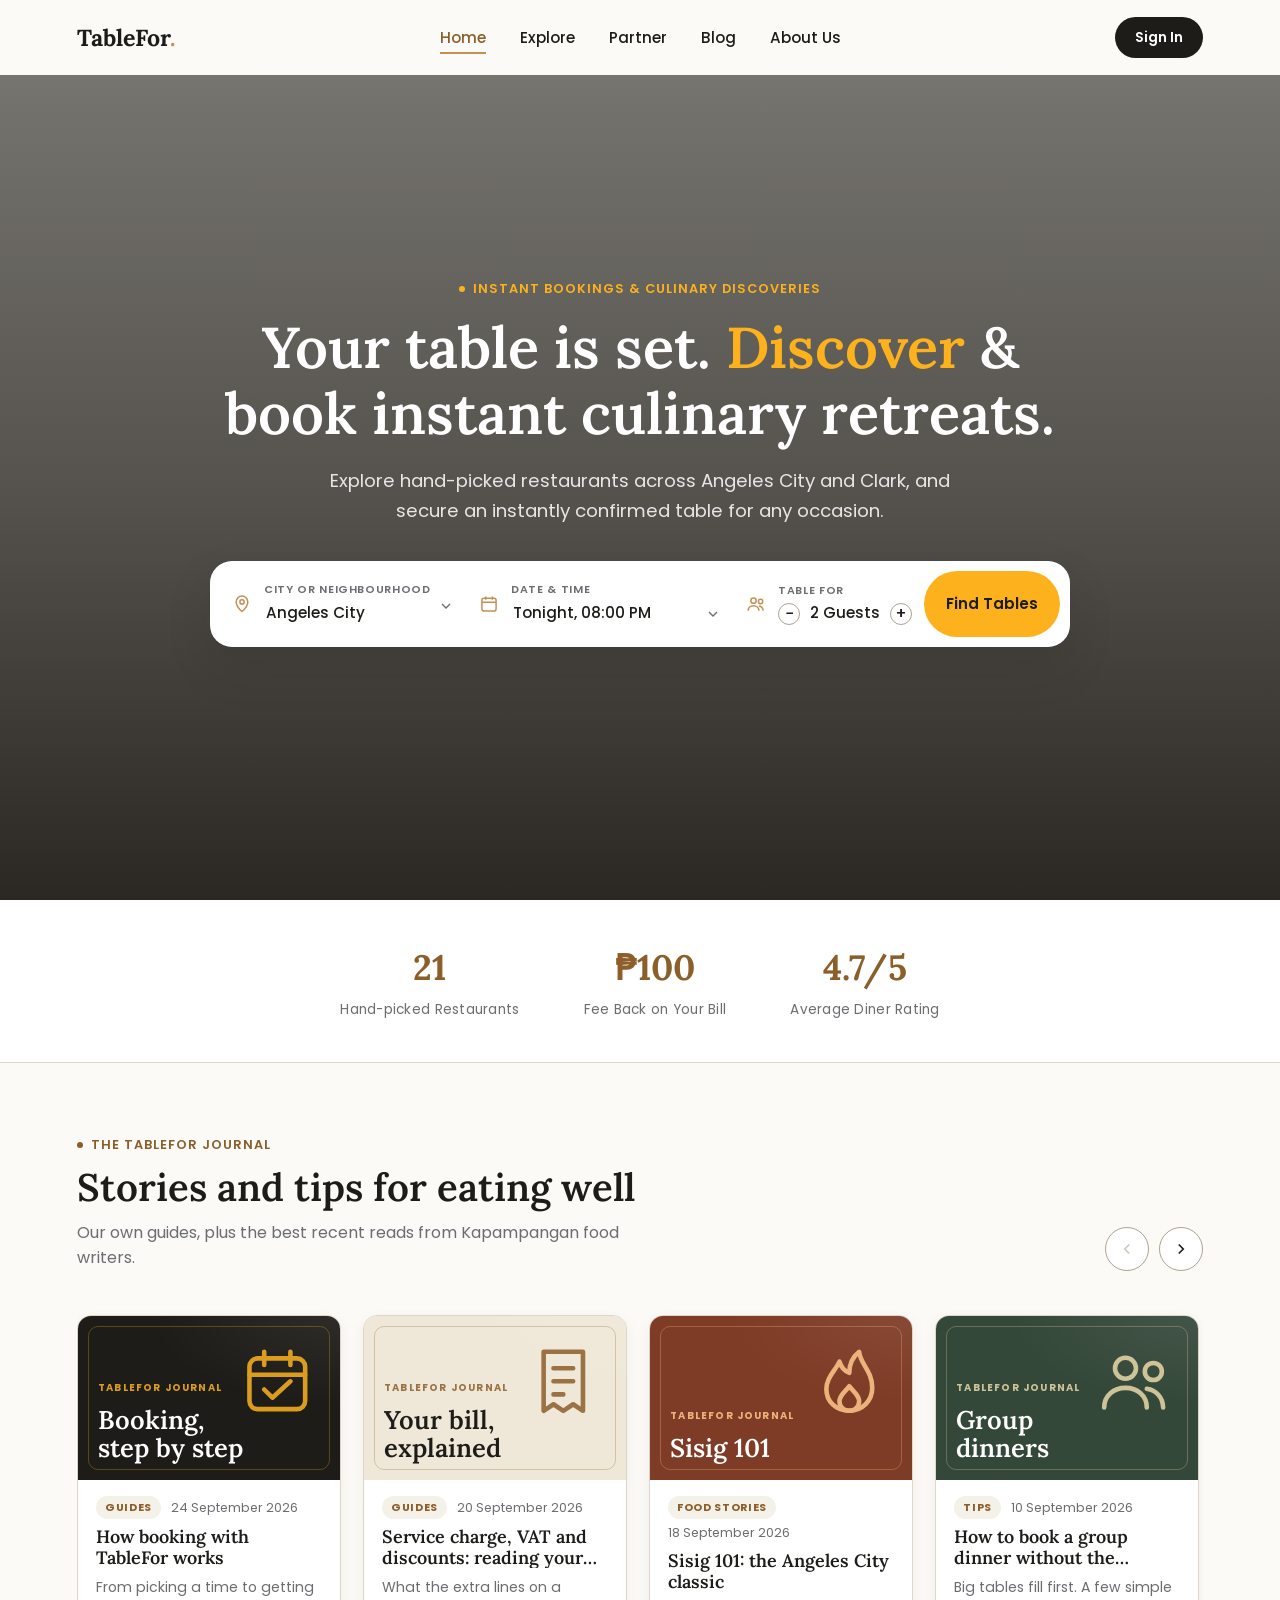
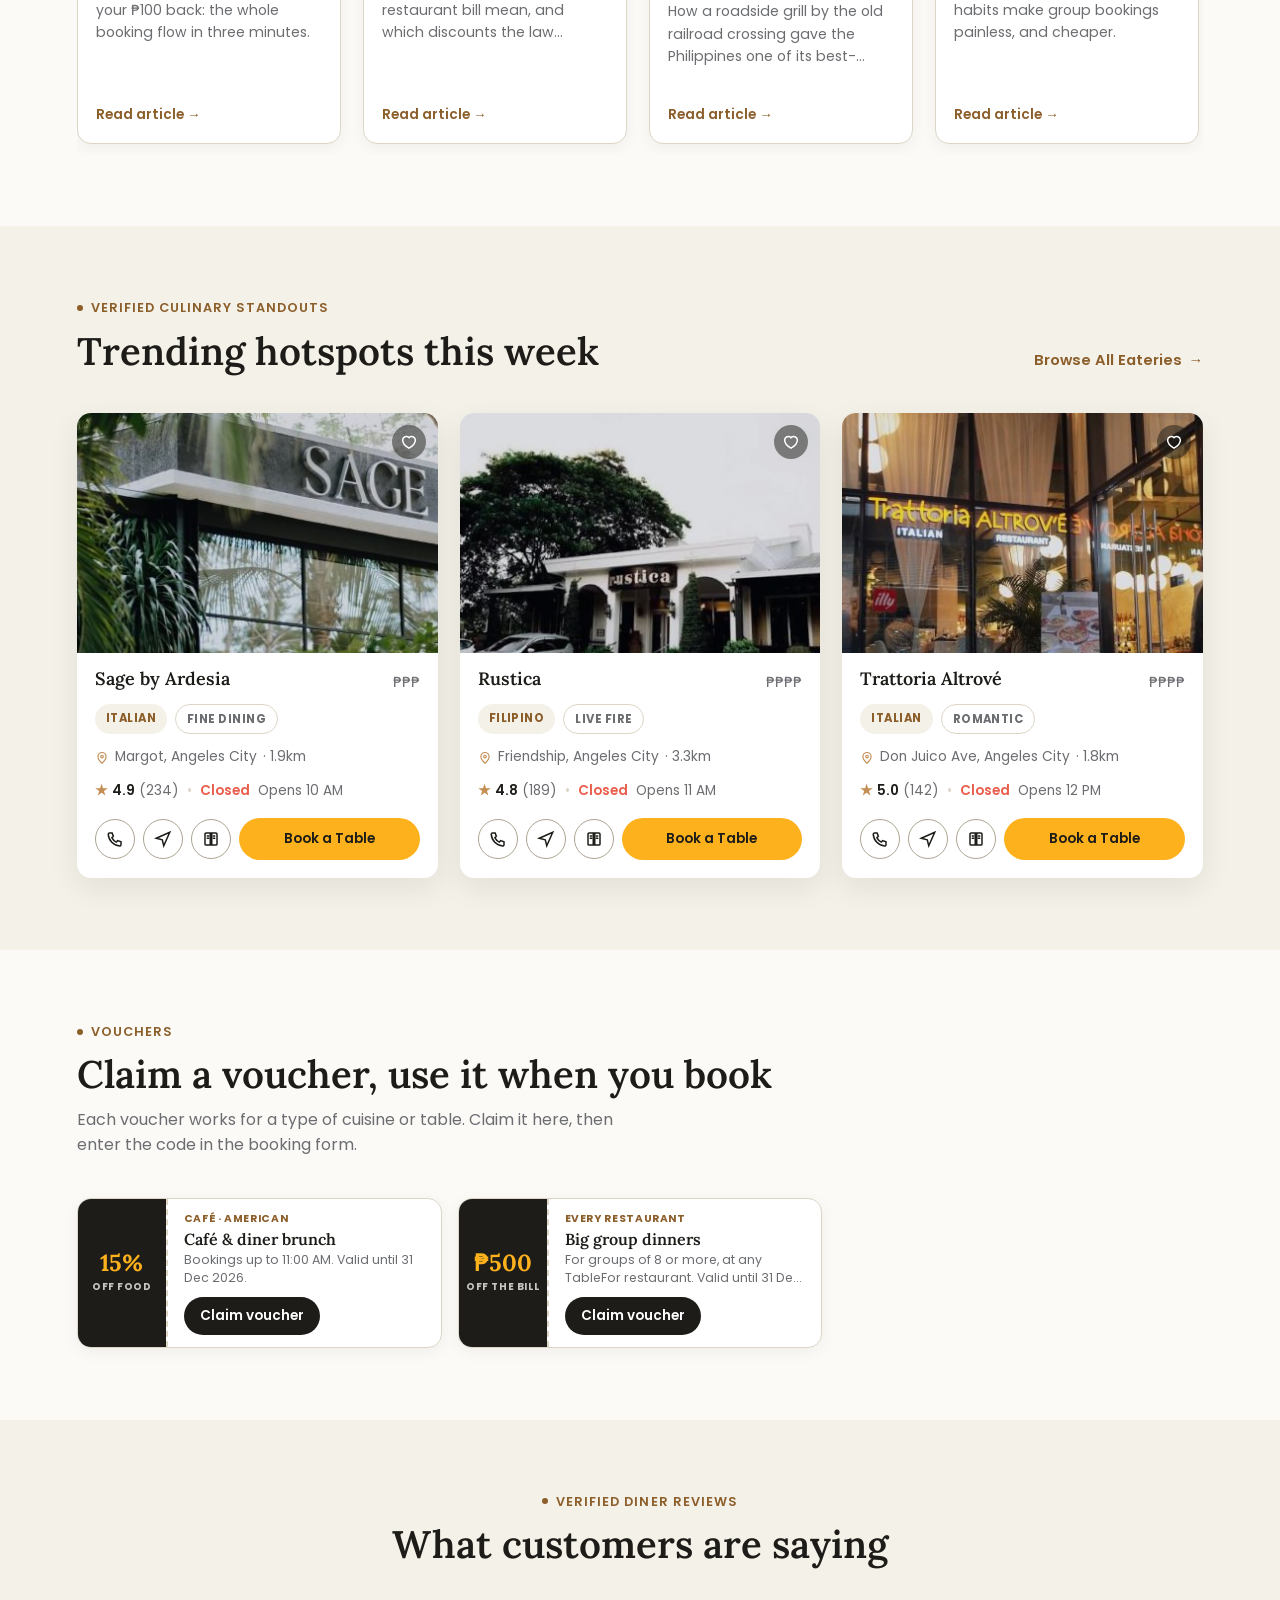
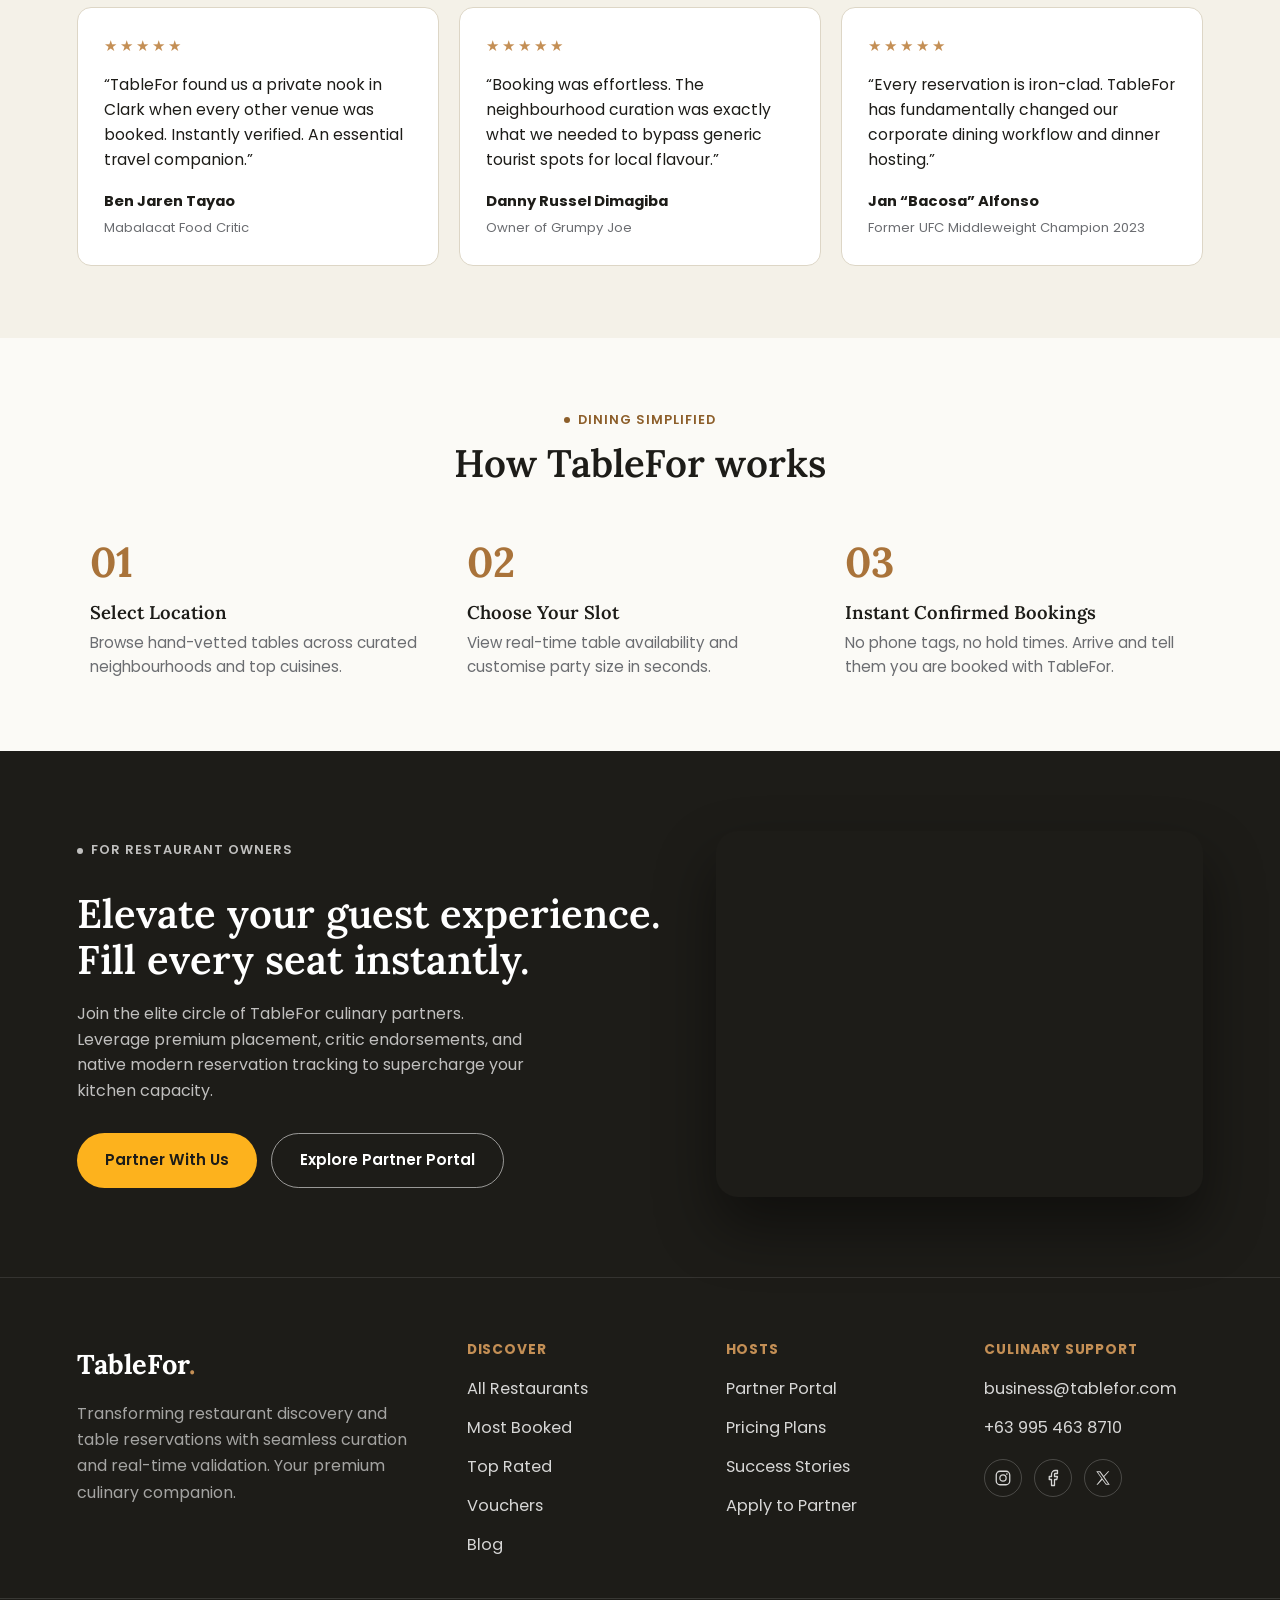
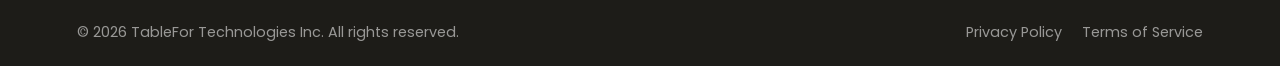
==== commit 2f779b1b: "Add files via upload" ====
--- a/index.html
+++ b/index.html
@@ -7,8 +7,9 @@
 <meta name="description" content="Discover hand-vetted restaurants across Angeles City and Pampanga, and book an instantly confirmed table with TableFor.">
 <link rel="icon" href="data:,">
 <script>document.documentElement.classList.add('js');</script>
+<script src="sync.js?v=20261005e"></script>
 <link href="https://fonts.googleapis.com/css2?family=Lora:ital,wght@0,500;0,600;0,700;1,500&family=Poppins:wght@400;500;600;700&display=swap" rel="stylesheet">
-<link rel="stylesheet" href="styles.css?v=20260928e">
+<link rel="stylesheet" href="styles.css?v=20261005e">
 </head>
 <body data-page="home">
 
@@ -163,7 +164,7 @@
     <div class="blog-track" id="blogTrack" tabindex="0" aria-label="Articles" role="region">
         <article class="blog-card">
           <a href="blog.html#how-tablefor-booking-works" class="blog-card-link">
-            <img src="images/matsuya.jpg" alt="Shared dishes of noodles and curry on a table" loading="lazy">
+            <div class="journal-cover journal-cover--ink" aria-hidden="true"><span class="journal-cover-tag">TableFor Journal</span><svg viewBox="0 0 24 24" fill="none" stroke="currentColor" stroke-width="1.4" stroke-linecap="round" stroke-linejoin="round"><rect x="3.5" y="5" width="17" height="15.5" rx="2.5"/><path d="M8 3v4M16 3v4M3.5 10h17M8 14.5l2.5 2.5L16 12"/></svg><span class="journal-cover-word">Booking, step by step</span></div>
             <div class="blog-card-body">
               <p class="blog-meta"><span class="blog-cat">Guides</span> <time datetime="2026-09-24">24 September 2026</time></p>
               <h3>How booking with TableFor works</h3>
@@ -174,7 +175,7 @@
         </article>
         <article class="blog-card">
           <a href="blog.html#bill-explained" class="blog-card-link">
-            <img src="images/changkat.jpg" alt="Bowl of spiced seafood soup" loading="lazy">
+            <div class="journal-cover journal-cover--paper" aria-hidden="true"><span class="journal-cover-tag">TableFor Journal</span><svg viewBox="0 0 24 24" fill="none" stroke="currentColor" stroke-width="1.4" stroke-linecap="round" stroke-linejoin="round"><path d="M6 3h12v18l-3-2-3 2-3-2-3 2z"/><path d="M9 8h6M9 12h6M9 16h3"/></svg><span class="journal-cover-word">Your bill, explained</span></div>
             <div class="blog-card-body">
               <p class="blog-meta"><span class="blog-cat">Guides</span> <time datetime="2026-09-20">20 September 2026</time></p>
               <h3>Service charge, VAT and discounts: reading your bill in the Philippines</h3>
@@ -185,7 +186,7 @@
         </article>
         <article class="blog-card">
           <a href="blog.html#sisig-101" class="blog-card-link">
-            <img src="images/barbarinos.jpg" alt="Chopped grilled pork served with toasted bread" loading="lazy">
+            <div class="journal-cover journal-cover--ember" aria-hidden="true"><span class="journal-cover-tag">TableFor Journal</span><svg viewBox="0 0 24 24" fill="none" stroke="currentColor" stroke-width="1.4" stroke-linecap="round" stroke-linejoin="round"><path d="M12 21c-4 0-7-2.8-7-6.6 0-3.6 2.7-5.6 4-8.4.6 2 1.8 3 3 3.4C12 6.7 13 4.6 15 3c.3 3.6 4 5.8 4 11 0 4-3 7-7 7z"/><path d="M12 21c-1.7 0-3-1.2-3-2.9 0-1.9 1.6-2.8 3-4.6 1.4 1.8 3 2.7 3 4.6 0 1.7-1.3 2.9-3 2.9z"/></svg><span class="journal-cover-word">Sisig 101</span></div>
             <div class="blog-card-body">
               <p class="blog-meta"><span class="blog-cat">Food Stories</span> <time datetime="2026-09-18">18 September 2026</time></p>
               <h3>Sisig 101: the Angeles City classic</h3>
@@ -196,7 +197,7 @@
         </article>
         <article class="blog-card">
           <a href="blog.html#group-dinners" class="blog-card-link">
-            <img src="images/roso.jpg" alt="Pizzas on a table, ready to share" loading="lazy">
+            <div class="journal-cover journal-cover--olive" aria-hidden="true"><span class="journal-cover-tag">TableFor Journal</span><svg viewBox="0 0 24 24" fill="none" stroke="currentColor" stroke-width="1.4" stroke-linecap="round" stroke-linejoin="round"><circle cx="9" cy="8" r="3.2"/><path d="M2.5 20c0-3.6 2.9-6 6.5-6s6.5 2.4 6.5 6"/><circle cx="17.5" cy="9" r="2.6"/><path d="M15.5 14.3c2.8.4 4.9 2.5 5 5.7"/></svg><span class="journal-cover-word">Group dinners</span></div>
             <div class="blog-card-body">
               <p class="blog-meta"><span class="blog-cat">Tips</span> <time datetime="2026-09-10">10 September 2026</time></p>
               <h3>How to book a group dinner without the headache</h3>
@@ -207,7 +208,7 @@
         </article>
         <article class="blog-card blog-card-ext">
           <a href="https://outoftownblog.com/the-ultimate-pampanga-food-trip/" class="blog-card-link" target="_blank" rel="noopener">
-            <img src="images/blog/out-of-town-pampanga-food-trip.jpg" alt="Photo from the Out of Town Blog article" loading="lazy" onerror="this.onerror=null;this.src='images/barbarinos.jpg';this.alt='Chopped grilled pork served with toasted bread'">
+            <img src="images/blog/out-of-town-pampanga-food-trip.jpg" alt="Photo from the Out of Town Blog article" loading="lazy" data-web="https://outoftownblog.com/wp-content/uploads/2026/09/The-Ultimate-Pampanga-Food-Trip.jpg" data-source="Out of Town Blog" referrerpolicy="no-referrer" onerror="tfBlogImage(this)">
             <div class="blog-card-body">
               <p class="blog-meta"><span class="blog-cat blog-cat-ext">Out of Town Blog</span> <time datetime="2026-09-07">September 2026</time></p>
               <h3>The ultimate Pampanga food trip: what to eat in one day</h3>
@@ -218,7 +219,7 @@
         </article>
         <article class="blog-card">
           <a href="blog.html#date-night-plan" class="blog-card-link">
-            <img src="images/el-espanol.jpg" alt="Garlic prawns in a clay dish" loading="lazy">
+            <div class="journal-cover journal-cover--gold" aria-hidden="true"><span class="journal-cover-tag">TableFor Journal</span><svg viewBox="0 0 24 24" fill="none" stroke="currentColor" stroke-width="1.4" stroke-linecap="round" stroke-linejoin="round"><path d="M7 3h4l-.4 5a2.6 2.6 0 0 1-5.2 0zM13 3h4l.6 5a2.6 2.6 0 0 1-5.2 0z"/><path d="M8 10.7V20M16 10.7V20M5.5 20.5h5M13.5 20.5h5"/></svg><span class="journal-cover-word">Date night</span></div>
             <div class="blog-card-body">
               <p class="blog-meta"><span class="blog-cat">Tips</span> <time datetime="2026-09-02">2 September 2026</time></p>
               <h3>Planning a date night in Angeles, step by step</h3>
@@ -229,7 +230,7 @@
         </article>
         <article class="blog-card blog-card-ext">
           <a href="https://www.kingtolentino.com/blog/el-espanol" class="blog-card-link" target="_blank" rel="noopener">
-            <img src="images/blog/king-tolentino-el-espanol.jpg" alt="Photo from the King Tolentino article" loading="lazy" onerror="this.onerror=null;this.src='images/el-espanol.jpg';this.alt='Garlic prawns in a clay dish'">
+            <img src="images/blog/king-tolentino-el-espanol.jpg" alt="Photo from the King Tolentino article" loading="lazy" data-web="https://static1.squarespace.com/static/5fa1522044bdda192713063c/t/62f66bd81612255ffe678504/1660316635508/DSC05416.jpg?format=1500w" data-source="King Tolentino" referrerpolicy="no-referrer" onerror="tfBlogImage(this)">
             <div class="blog-card-body">
               <p class="blog-meta"><span class="blog-cat blog-cat-ext">King Tolentino</span> <time datetime="2026-08-12">August 2026</time></p>
               <h3>El Español: authentic Spanish restaurant in Angeles, Pampanga</h3>
@@ -240,7 +241,7 @@
         </article>
         <article class="blog-card blog-card-ext">
           <a href="https://www.ttgmice.com/2026/07/15/new-culinary-tour-celebrates-pampangas-food-heritage/" class="blog-card-link" target="_blank" rel="noopener">
-            <img src="images/blog/ttgmice-culinary-tour.jpg" alt="Photo from the TTGmice article" loading="lazy" onerror="this.onerror=null;this.src='images/couscousi.jpg';this.alt='Lamb shank with couscous and eggs'">
+            <img src="images/blog/ttgmice-culinary-tour.jpg" alt="Photo from the TTGmice article" loading="lazy" data-web="https://ttgmice.2017.ttgasia.com/wp-content/uploads/sites/3/2026/07/Roots-and-Recipes-Kusinang-Matua-1_640.jpg" data-source="TTGmice" referrerpolicy="no-referrer" onerror="tfBlogImage(this)">
             <div class="blog-card-body">
               <p class="blog-meta"><span class="blog-cat blog-cat-ext">TTGmice</span> <time datetime="2026-07-15">July 2026</time></p>
               <h3>New culinary tour celebrates Pampanga's food heritage</h3>
@@ -251,7 +252,7 @@
         </article>
         <article class="blog-card blog-card-ext">
           <a href="https://www.overheremanila.com/best-restaurants-clark-pampanga/" class="blog-card-link" target="_blank" rel="noopener">
-            <img src="images/blog/over-here-manila-clark.jpg" alt="Photo from the Over Here Manila article" loading="lazy" onerror="this.onerror=null;this.src='images/hola-parade.jpg';this.alt='Bar with a neon sign at night'">
+            <img src="images/blog/over-here-manila-clark.jpg" alt="Photo from the Over Here Manila article" loading="lazy" data-web="https://ee7bpeqviqm.exactdn.com/wp-content/uploads/2026/06/Untitled-1080-x-1350-px-1080-x-1350-px.jpg" data-source="Over Here Manila" referrerpolicy="no-referrer" onerror="tfBlogImage(this)">
             <div class="blog-card-body">
               <p class="blog-meta"><span class="blog-cat blog-cat-ext">Over Here Manila</span> <time datetime="2026-06-27">June 2026</time></p>
               <h3>15 best restaurants in Clark, Pampanga to check out this 2026</h3>
@@ -262,7 +263,7 @@
         </article>
         <article class="blog-card blog-card-ext">
           <a href="https://www.kozystaycation.com/best-restaurants-near-clark" class="blog-card-link" target="_blank" rel="noopener">
-            <img src="images/blog/kozy-staycation-clark.jpg" alt="Photo from the Kozy Staycation article" loading="lazy" onerror="this.onerror=null;this.src='images/sage.jpg';this.alt='Restaurant exterior surrounded by plants'">
+            <img src="images/blog/kozy-staycation-clark.jpg" alt="Photo from the Kozy Staycation article" loading="lazy" data-web="https://www.kozystaycation.com/images/hero/azure-beach.webp" data-source="Kozy Staycation" referrerpolicy="no-referrer" onerror="tfBlogImage(this)">
             <div class="blog-card-body">
               <p class="blog-meta"><span class="blog-cat blog-cat-ext">Kozy Staycation</span> <time datetime="2026-05-03">May 2026</time></p>
               <h3>20 best restaurants in Clark, Pampanga: a 2026 guide</h3>
@@ -273,7 +274,7 @@
         </article>
         <article class="blog-card blog-card-ext">
           <a href="https://www.spot.ph/eatdrink/the-latest-eat-drink/spot-out-of-town-where-to-eat-in-clark-pampanga-a3412-20260423-dyn" class="blog-card-link" target="_blank" rel="noopener">
-            <img src="images/blog/spot-ph-clark.jpg" alt="Photo from the SPOT.ph article" loading="lazy" onerror="this.onerror=null;this.src='images/fiery-meats.jpg';this.alt='Sliced steak with gravy'">
+            <img src="images/blog/spot-ph-clark.jpg" alt="Photo from the SPOT.ph article" loading="lazy" data-web="https://images.spot.ph/dynsto/1776911617-spot-out-of-town-clark-food.png" data-source="SPOT.ph" referrerpolicy="no-referrer" onerror="tfBlogImage(this)">
             <div class="blog-card-body">
               <p class="blog-meta"><span class="blog-cat blog-cat-ext">SPOT.ph</span> <time datetime="2026-04-23">April 2026</time></p>
               <h3>SPOT Out of Town: the best places to eat in Clark right now</h3>
@@ -284,7 +285,7 @@
         </article>
         <article class="blog-card blog-card-ext">
           <a href="https://punto.com.ph/pamangan-pamana-qng-dulang-heritage-on-the-table-at-filipino-food-month-2026/" class="blog-card-link" target="_blank" rel="noopener">
-            <img src="images/blog/punto-filipino-food-month.jpg" alt="Photo from the Punto! article" loading="lazy" onerror="this.onerror=null;this.src='images/matsuya.jpg';this.alt='Shared dishes of noodles and curry on a table'">
+            <img src="images/blog/punto-filipino-food-month.jpg" alt="Photo from the Punto! article" loading="lazy" data-source="Punto!" referrerpolicy="no-referrer" onerror="tfBlogImage(this)">
             <div class="blog-card-body">
               <p class="blog-meta"><span class="blog-cat blog-cat-ext">Punto!</span> <time datetime="2026-04-08">April 2026</time></p>
               <h3>Heritage on the table at Filipino Food Month 2026</h3>
@@ -295,7 +296,7 @@
         </article>
         <article class="blog-card blog-card-ext">
           <a href="https://www.spotcl.com/spotted-unlimited-steak-dining-in-angeles-pampanga" class="blog-card-link" target="_blank" rel="noopener">
-            <img src="images/blog/spotcl-unlimited-steak.jpg" alt="Photo from the SpotCL article" loading="lazy" onerror="this.onerror=null;this.src='images/fiery-meats.jpg';this.alt='Sliced steak with gravy'">
+            <img src="images/blog/spotcl-unlimited-steak.jpg" alt="Photo from the SpotCL article" loading="lazy" data-web="https://irp.cdn-website.com/3ad39e82/dms3rep/multi/opt/SPOT+CL+%284%29-8803a834-1920w.png" data-source="SpotCL" referrerpolicy="no-referrer" onerror="tfBlogImage(this)">
             <div class="blog-card-body">
               <p class="blog-meta"><span class="blog-cat blog-cat-ext">SpotCL</span> <time datetime="2025-11-17">November 2025</time></p>
               <h3>Spotted: unlimited steak dining in Angeles, Pampanga</h3>
@@ -306,7 +307,7 @@
         </article>
         <article class="blog-card blog-card-ext">
           <a href="https://punto.com.ph/roso-pizza-a-slice-of-self-discovery-with-chef-rainier-ildefonso/" class="blog-card-link" target="_blank" rel="noopener">
-            <img src="images/blog/punto-roso-pizza.jpg" alt="Photo from the Punto! article" loading="lazy" onerror="this.onerror=null;this.src='images/roso.jpg';this.alt='Pizzas with blistered crusts'">
+            <img src="images/blog/punto-roso-pizza.jpg" alt="Photo from the Punto! article" loading="lazy" data-source="Punto!" referrerpolicy="no-referrer" onerror="tfBlogImage(this)">
             <div class="blog-card-body">
               <p class="blog-meta"><span class="blog-cat blog-cat-ext">Punto!</span> <time datetime="2025-10-28">October 2025</time></p>
               <h3>Roso Pizza: a slice of self-discovery with Chef Rainier Ildefonso</h3>
@@ -317,7 +318,7 @@
         </article>
         <article class="blog-card blog-card-ext">
           <a href="https://punto.com.ph/mediterranean-mornings-in-clark-discover-the-flavors-of-couscousi/" class="blog-card-link" target="_blank" rel="noopener">
-            <img src="images/blog/punto-couscousi.jpg" alt="Photo from the Punto! article" loading="lazy" onerror="this.onerror=null;this.src='images/couscousi.jpg';this.alt='Lamb shank with couscous and eggs'">
+            <img src="images/blog/punto-couscousi.jpg" alt="Photo from the Punto! article" loading="lazy" data-web="https://www.diningandcooking.com/wp-content/uploads/2026/09/photo-1-5.jpg" data-source="Punto!" referrerpolicy="no-referrer" onerror="tfBlogImage(this)">
             <div class="blog-card-body">
               <p class="blog-meta"><span class="blog-cat blog-cat-ext">Punto!</span> <time datetime="2025-02-03">February 2025</time></p>
               <h3>Mediterranean mornings in Clark</h3>
@@ -328,7 +329,7 @@
         </article>
         <article class="blog-card blog-card-ext">
           <a href="https://thequeensescape.com/pampanga-food-guide-what-and-where-to-eat/" class="blog-card-link" target="_blank" rel="noopener">
-            <img src="images/blog/queens-escape-pampanga-food.jpg" alt="Photo from the The Queen's Escape article" loading="lazy" onerror="this.onerror=null;this.src='images/barbarinos.jpg';this.alt='Chopped grilled pork served with toasted bread'">
+            <img src="images/blog/queens-escape-pampanga-food.jpg" alt="Photo from the The Queen's Escape article" loading="lazy" data-web="https://thequeensescape.com/wp-content/uploads/2024/07/Pampanga-Food-Guide-1-of-1.jpg" data-source="The Queen's Escape" referrerpolicy="no-referrer" onerror="tfBlogImage(this)">
             <div class="blog-card-body">
               <p class="blog-meta"><span class="blog-cat blog-cat-ext">The Queen's Escape</span> <time datetime="2025-01-09">January 2025</time></p>
               <h3>Pampanga food guide: what and where to eat</h3>
@@ -339,7 +340,7 @@
         </article>
         <article class="blog-card blog-card-ext">
           <a href="https://www.unileverfoodsolutions.com.ph/free-courses-academy/menu-planning/food-in-pampanga.html" class="blog-card-link" target="_blank" rel="noopener">
-            <img src="images/blog/unilever-kapampangan-dishes.jpg" alt="Photo from the Unilever Food Solutions article" loading="lazy" onerror="this.onerror=null;this.src='images/changkat.jpg';this.alt='Bowl of spiced seafood soup'">
+            <img src="images/blog/unilever-kapampangan-dishes.jpg" alt="Photo from the Unilever Food Solutions article" loading="lazy" data-web="https://www.unileverfoodsolutions.com.ph/dam/global-ufs/mcos/sea/philippines/acm/inspiration/food-in-pampanga/BANNER%201260x190px.jpg" data-source="Unilever Food Solutions" referrerpolicy="no-referrer" onerror="tfBlogImage(this)">
             <div class="blog-card-body">
               <p class="blog-meta"><span class="blog-cat blog-cat-ext">Unilever Food Solutions</span> <span>Guide</span></p>
               <h3>24 Kapampangan dishes explained</h3>
@@ -350,7 +351,7 @@
         </article>
         <article class="blog-card blog-card-ext">
           <a href="https://pampangaprovince.wordpress.com/foods/" class="blog-card-link" target="_blank" rel="noopener">
-            <img src="images/blog/kapampangans-top-10.jpg" alt="Photo from the Kapampangans article" loading="lazy" onerror="this.onerror=null;this.src='images/fiery-meats.jpg';this.alt='Sliced steak with gravy'">
+            <img src="images/blog/kapampangans-top-10.jpg" alt="Photo from the Kapampangans article" loading="lazy" data-web="https://pampangaprovince.wordpress.com/wp-content/uploads/2014/07/sisig.jpg?w=604&amp;h=303" data-source="Kapampangans" referrerpolicy="no-referrer" onerror="tfBlogImage(this)">
             <div class="blog-card-body">
               <p class="blog-meta"><span class="blog-cat blog-cat-ext">Kapampangans</span> <time datetime="2014-07-21">July 2014</time></p>
               <h3>Top 10 Kapampangan foods</h3>
@@ -361,7 +362,7 @@
         </article>
         <article class="blog-card blog-card-ext">
           <a href="https://pamangantamu.blogspot.com/" class="blog-card-link" target="_blank" rel="noopener">
-            <img src="images/blog/pamangan-tamu.jpg" alt="Photo from the Pamangan Tamu article" loading="lazy" onerror="this.onerror=null;this.src='images/el-espanol.jpg';this.alt='Garlic prawns in a clay dish'">
+            <img src="images/blog/pamangan-tamu.jpg" alt="Photo from the Pamangan Tamu article" loading="lazy" data-web="https://blogger.googleusercontent.com/img/b/R29vZ2xl/AVvXsEjhtFOX5yXnZNjHTv0LziWOL-lN_QXXIWuZAs6iYFVsoy5EzJUfw2Ybq1gmY9QiwOE1EmZW63TRKJ3QLvdwSQlv0l_4qkJOBAZPjwUWfbKgXfGwnUFjRULmCBdCrvPqwVwKI5yyGck_iLhj/s320/Baked+mac.JPG" data-source="Pamangan Tamu" referrerpolicy="no-referrer" onerror="tfBlogImage(this)">
             <div class="blog-card-body">
               <p class="blog-meta"><span class="blog-cat blog-cat-ext">Pamangan Tamu</span> <span>Food blog</span></p>
               <h3>Pamangan Tamu: our food</h3>
@@ -372,7 +373,7 @@
         </article>
         <article class="blog-card blog-card-ext">
           <a href="https://kapampanganfood.blogspot.com/" class="blog-card-link" target="_blank" rel="noopener">
-            <img src="images/blog/kapampangan-palate.jpg" alt="Photo from the A Kapampangan's Palate article" loading="lazy" onerror="this.onerror=null;this.src='images/matsuya.jpg';this.alt='Shared dishes of noodles and curry on a table'">
+            <img src="images/blog/kapampangan-palate.jpg" alt="Photo from the A Kapampangan's Palate article" loading="lazy" data-source="A Kapampangan's Palate" referrerpolicy="no-referrer" onerror="tfBlogImage(this)">
             <div class="blog-card-body">
               <p class="blog-meta"><span class="blog-cat blog-cat-ext">A Kapampangan's Palate</span> <span>Food blog</span></p>
               <h3>Good food of Pampanga according to a Kapampangan's palate</h3>
@@ -383,7 +384,7 @@
         </article>
         <article class="blog-card blog-card-ext">
           <a href="https://viewsfromthepampang.blogspot.com/2007/06/34-kusinang-kapampangan.html" class="blog-card-link" target="_blank" rel="noopener">
-            <img src="images/blog/views-from-the-pampang.jpg" alt="Photo from the Views from the Pampang article" loading="lazy" onerror="this.onerror=null;this.src='images/changkat.jpg';this.alt='Bowl of spiced seafood soup'">
+            <img src="images/blog/views-from-the-pampang.jpg" alt="Photo from the Views from the Pampang article" loading="lazy" data-web="https://blogger.googleusercontent.com/img/b/R29vZ2xl/AVvXsEhFbZSOyho0PxoY69ehaio0O5LlQQmaS6wC1Crq21Ly8DE4_S71MXtobZ_OALaHWZcsWFSTlIRP4rT65GuhCl3J1LBUCkwav5rJQkiyIN0T9tn9n5IrqkGVC3Z_39b0W9U7D7TcmQCLLJHc/s400/Kusinang+KWM.jpg" data-source="Views from the Pampang" referrerpolicy="no-referrer" onerror="tfBlogImage(this)">
             <div class="blog-card-body">
               <p class="blog-meta"><span class="blog-cat blog-cat-ext">Views from the Pampang</span> <time datetime="2007-06-01">June 2007</time></p>
               <h3>Kusinang Kapampangan</h3>
@@ -811,273 +812,6 @@
     </div>
   </section>
 
-  <!-- ============ MOBILE APP ============ -->
-  <section class="section app-section">
-    <div class="app-grid">
-      <div class="app-copy reveal">
-        <p class="eyebrow"><span class="dot"></span>TableFor Mobile</p>
-        <h2>A personal concierge in your pocket</h2>
-        <p>Get exclusive notifications on last-minute cancellations, access members-only tasting menus, and manage your reservation bookings on the fly with the companion TableFor app.</p>
-        <div class="app-buttons">
-          <a href="#" class="btn btn-dark">
-            <svg class="store-icon" viewBox="0 -1.6 24 27.2" aria-hidden="true"><path fill="currentColor" d="M12.152 6.896c-.948 0-2.415-1.078-3.96-1.04-2.04.027-3.91 1.183-4.961 3.014-2.117 3.675-.546 9.103 1.519 12.09 1.013 1.454 2.208 3.09 3.792 3.039 1.52-.065 2.09-.987 3.935-.987 1.831 0 2.35.987 3.96.948 1.637-.026 2.676-1.48 3.676-2.948 1.156-1.688 1.636-3.325 1.662-3.415-.039-.013-3.182-1.221-3.22-4.857-.026-3.04 2.48-4.494 2.597-4.559-1.429-2.09-3.623-2.324-4.39-2.376-2-.156-3.675 1.09-4.61 1.09zm3.573-3.258c.832-1.013 1.39-2.42 1.234-3.622-1.196.052-2.635.79-3.494 1.802-.766.895-1.442 2.33-1.26 3.5 1.171.09 2.376-.598 3.52-1.68z"/></svg>
-            <span class="store-label">App Store</span>
-          </a>
-          <a href="#" class="btn btn-outline-dark">
-            <svg class="store-icon" viewBox="0 0 24 24" aria-hidden="true">
-              <path fill="#00C2FF" d="M3.6 2.4c-.4.4-.6.9-.6 1.6v16c0 .7.2 1.2.6 1.6l.1.1L12.9 12v-.2L3.7 2.3l-.1.1Z"/>
-              <path fill="#00E676" d="m15.9 15 -3-3v-.2l3-3 .1.1 3.6 2c1 .6 1 1.5 0 2.1l-3.6 2-.1-.1Z"/>
-              <path fill="#FF3D57" d="M16 15 12.9 12l-9.2 9.2c.3.4.9.4 1.5.1L16 15Z"/>
-              <path fill="#FFC400" d="M16 9 8.2 4.6c-.6-.3-1.2-.3-1.5.1L12.9 12 16 9Z"/>
-            </svg>
-            <span class="store-label">Google Play</span>
-          </a>
-        </div>
-      </div>
-
-      <div class="app-qr-card reveal">
-        <div class="qr-wrap">
-          <svg class="qr-code" viewBox="0 0 31 31" role="img" aria-label="QR code for the TableFor app, coming soon">
-            <rect width="31" height="31" fill="#fff"/>
-            <g fill="#1D1C18">
-<rect x="1" y="1" width="7" height="1"/>
-<rect x="10" y="1" width="2" height="1"/>
-<rect x="14" y="1" width="1" height="1"/>
-<rect x="17" y="1" width="1" height="1"/>
-<rect x="19" y="1" width="2" height="1"/>
-<rect x="23" y="1" width="7" height="1"/>
-<rect x="1" y="2" width="1" height="1"/>
-<rect x="7" y="2" width="1" height="1"/>
-<rect x="9" y="2" width="3" height="1"/>
-<rect x="15" y="2" width="7" height="1"/>
-<rect x="23" y="2" width="1" height="1"/>
-<rect x="29" y="2" width="1" height="1"/>
-<rect x="1" y="3" width="1" height="1"/>
-<rect x="3" y="3" width="3" height="1"/>
-<rect x="7" y="3" width="1" height="1"/>
-<rect x="10" y="3" width="1" height="1"/>
-<rect x="12" y="3" width="4" height="1"/>
-<rect x="17" y="3" width="1" height="1"/>
-<rect x="20" y="3" width="1" height="1"/>
-<rect x="23" y="3" width="1" height="1"/>
-<rect x="25" y="3" width="3" height="1"/>
-<rect x="29" y="3" width="1" height="1"/>
-<rect x="1" y="4" width="1" height="1"/>
-<rect x="3" y="4" width="3" height="1"/>
-<rect x="7" y="4" width="1" height="1"/>
-<rect x="12" y="4" width="1" height="1"/>
-<rect x="14" y="4" width="3" height="1"/>
-<rect x="19" y="4" width="2" height="1"/>
-<rect x="23" y="4" width="1" height="1"/>
-<rect x="25" y="4" width="3" height="1"/>
-<rect x="29" y="4" width="1" height="1"/>
-<rect x="1" y="5" width="1" height="1"/>
-<rect x="3" y="5" width="3" height="1"/>
-<rect x="7" y="5" width="1" height="1"/>
-<rect x="9" y="5" width="3" height="1"/>
-<rect x="13" y="5" width="1" height="1"/>
-<rect x="15" y="5" width="1" height="1"/>
-<rect x="20" y="5" width="1" height="1"/>
-<rect x="23" y="5" width="1" height="1"/>
-<rect x="25" y="5" width="3" height="1"/>
-<rect x="29" y="5" width="1" height="1"/>
-<rect x="1" y="6" width="1" height="1"/>
-<rect x="7" y="6" width="1" height="1"/>
-<rect x="12" y="6" width="1" height="1"/>
-<rect x="14" y="6" width="1" height="1"/>
-<rect x="18" y="6" width="4" height="1"/>
-<rect x="23" y="6" width="1" height="1"/>
-<rect x="29" y="6" width="1" height="1"/>
-<rect x="1" y="7" width="7" height="1"/>
-<rect x="9" y="7" width="1" height="1"/>
-<rect x="11" y="7" width="1" height="1"/>
-<rect x="13" y="7" width="1" height="1"/>
-<rect x="15" y="7" width="1" height="1"/>
-<rect x="17" y="7" width="1" height="1"/>
-<rect x="19" y="7" width="1" height="1"/>
-<rect x="21" y="7" width="1" height="1"/>
-<rect x="23" y="7" width="7" height="1"/>
-<rect x="10" y="8" width="2" height="1"/>
-<rect x="14" y="8" width="2" height="1"/>
-<rect x="17" y="8" width="2" height="1"/>
-<rect x="21" y="8" width="1" height="1"/>
-<rect x="1" y="9" width="1" height="1"/>
-<rect x="3" y="9" width="1" height="1"/>
-<rect x="5" y="9" width="1" height="1"/>
-<rect x="7" y="9" width="1" height="1"/>
-<rect x="12" y="9" width="2" height="1"/>
-<rect x="15" y="9" width="2" height="1"/>
-<rect x="18" y="9" width="4" height="1"/>
-<rect x="25" y="9" width="1" height="1"/>
-<rect x="28" y="9" width="1" height="1"/>
-<rect x="3" y="10" width="1" height="1"/>
-<rect x="5" y="10" width="2" height="1"/>
-<rect x="12" y="10" width="1" height="1"/>
-<rect x="15" y="10" width="2" height="1"/>
-<rect x="22" y="10" width="2" height="1"/>
-<rect x="26" y="10" width="1" height="1"/>
-<rect x="29" y="10" width="1" height="1"/>
-<rect x="1" y="11" width="2" height="1"/>
-<rect x="4" y="11" width="1" height="1"/>
-<rect x="7" y="11" width="1" height="1"/>
-<rect x="11" y="11" width="1" height="1"/>
-<rect x="14" y="11" width="1" height="1"/>
-<rect x="21" y="11" width="3" height="1"/>
-<rect x="25" y="11" width="1" height="1"/>
-<rect x="27" y="11" width="3" height="1"/>
-<rect x="1" y="12" width="1" height="1"/>
-<rect x="4" y="12" width="3" height="1"/>
-<rect x="10" y="12" width="1" height="1"/>
-<rect x="12" y="12" width="2" height="1"/>
-<rect x="16" y="12" width="1" height="1"/>
-<rect x="18" y="12" width="3" height="1"/>
-<rect x="25" y="12" width="1" height="1"/>
-<rect x="28" y="12" width="1" height="1"/>
-<rect x="3" y="13" width="7" height="1"/>
-<rect x="11" y="13" width="1" height="1"/>
-<rect x="13" y="13" width="1" height="1"/>
-<rect x="17" y="13" width="2" height="1"/>
-<rect x="22" y="13" width="2" height="1"/>
-<rect x="26" y="13" width="1" height="1"/>
-<rect x="28" y="13" width="2" height="1"/>
-<rect x="2" y="14" width="1" height="1"/>
-<rect x="5" y="14" width="2" height="1"/>
-<rect x="9" y="14" width="1" height="1"/>
-<rect x="13" y="14" width="2" height="1"/>
-<rect x="16" y="14" width="3" height="1"/>
-<rect x="21" y="14" width="3" height="1"/>
-<rect x="26" y="14" width="1" height="1"/>
-<rect x="29" y="14" width="1" height="1"/>
-<rect x="1" y="15" width="2" height="1"/>
-<rect x="4" y="15" width="2" height="1"/>
-<rect x="7" y="15" width="2" height="1"/>
-<rect x="11" y="15" width="2" height="1"/>
-<rect x="15" y="15" width="3" height="1"/>
-<rect x="19" y="15" width="1" height="1"/>
-<rect x="21" y="15" width="3" height="1"/>
-<rect x="26" y="15" width="1" height="1"/>
-<rect x="28" y="15" width="2" height="1"/>
-<rect x="1" y="16" width="2" height="1"/>
-<rect x="10" y="16" width="2" height="1"/>
-<rect x="14" y="16" width="2" height="1"/>
-<rect x="17" y="16" width="4" height="1"/>
-<rect x="22" y="16" width="3" height="1"/>
-<rect x="26" y="16" width="1" height="1"/>
-<rect x="28" y="16" width="1" height="1"/>
-<rect x="7" y="17" width="2" height="1"/>
-<rect x="10" y="17" width="1" height="1"/>
-<rect x="12" y="17" width="2" height="1"/>
-<rect x="15" y="17" width="2" height="1"/>
-<rect x="18" y="17" width="1" height="1"/>
-<rect x="22" y="17" width="2" height="1"/>
-<rect x="26" y="17" width="1" height="1"/>
-<rect x="28" y="17" width="2" height="1"/>
-<rect x="3" y="18" width="1" height="1"/>
-<rect x="10" y="18" width="2" height="1"/>
-<rect x="15" y="18" width="2" height="1"/>
-<rect x="18" y="18" width="2" height="1"/>
-<rect x="21" y="18" width="3" height="1"/>
-<rect x="26" y="18" width="2" height="1"/>
-<rect x="29" y="18" width="1" height="1"/>
-<rect x="1" y="19" width="1" height="1"/>
-<rect x="3" y="19" width="1" height="1"/>
-<rect x="6" y="19" width="2" height="1"/>
-<rect x="9" y="19" width="6" height="1"/>
-<rect x="19" y="19" width="1" height="1"/>
-<rect x="22" y="19" width="1" height="1"/>
-<rect x="24" y="19" width="2" height="1"/>
-<rect x="28" y="19" width="2" height="1"/>
-<rect x="2" y="20" width="2" height="1"/>
-<rect x="8" y="20" width="2" height="1"/>
-<rect x="11" y="20" width="3" height="1"/>
-<rect x="16" y="20" width="1" height="1"/>
-<rect x="18" y="20" width="1" height="1"/>
-<rect x="20" y="20" width="1" height="1"/>
-<rect x="23" y="20" width="2" height="1"/>
-<rect x="26" y="20" width="1" height="1"/>
-<rect x="28" y="20" width="1" height="1"/>
-<rect x="1" y="21" width="1" height="1"/>
-<rect x="4" y="21" width="1" height="1"/>
-<rect x="7" y="21" width="1" height="1"/>
-<rect x="9" y="21" width="3" height="1"/>
-<rect x="17" y="21" width="2" height="1"/>
-<rect x="21" y="21" width="5" height="1"/>
-<rect x="9" y="22" width="2" height="1"/>
-<rect x="12" y="22" width="3" height="1"/>
-<rect x="16" y="22" width="6" height="1"/>
-<rect x="25" y="22" width="1" height="1"/>
-<rect x="27" y="22" width="3" height="1"/>
-<rect x="1" y="23" width="7" height="1"/>
-<rect x="10" y="23" width="2" height="1"/>
-<rect x="13" y="23" width="1" height="1"/>
-<rect x="15" y="23" width="3" height="1"/>
-<rect x="19" y="23" width="3" height="1"/>
-<rect x="23" y="23" width="1" height="1"/>
-<rect x="25" y="23" width="2" height="1"/>
-<rect x="28" y="23" width="2" height="1"/>
-<rect x="1" y="24" width="1" height="1"/>
-<rect x="7" y="24" width="1" height="1"/>
-<rect x="12" y="24" width="1" height="1"/>
-<rect x="14" y="24" width="2" height="1"/>
-<rect x="17" y="24" width="2" height="1"/>
-<rect x="21" y="24" width="1" height="1"/>
-<rect x="25" y="24" width="2" height="1"/>
-<rect x="28" y="24" width="1" height="1"/>
-<rect x="1" y="25" width="1" height="1"/>
-<rect x="3" y="25" width="3" height="1"/>
-<rect x="7" y="25" width="1" height="1"/>
-<rect x="9" y="25" width="3" height="1"/>
-<rect x="13" y="25" width="1" height="1"/>
-<rect x="15" y="25" width="2" height="1"/>
-<rect x="19" y="25" width="1" height="1"/>
-<rect x="21" y="25" width="5" height="1"/>
-<rect x="28" y="25" width="1" height="1"/>
-<rect x="1" y="26" width="1" height="1"/>
-<rect x="3" y="26" width="3" height="1"/>
-<rect x="7" y="26" width="1" height="1"/>
-<rect x="10" y="26" width="2" height="1"/>
-<rect x="13" y="26" width="1" height="1"/>
-<rect x="15" y="26" width="2" height="1"/>
-<rect x="20" y="26" width="2" height="1"/>
-<rect x="24" y="26" width="2" height="1"/>
-<rect x="27" y="26" width="1" height="1"/>
-<rect x="1" y="27" width="1" height="1"/>
-<rect x="3" y="27" width="3" height="1"/>
-<rect x="7" y="27" width="1" height="1"/>
-<rect x="9" y="27" width="2" height="1"/>
-<rect x="12" y="27" width="1" height="1"/>
-<rect x="18" y="27" width="1" height="1"/>
-<rect x="20" y="27" width="1" height="1"/>
-<rect x="22" y="27" width="1" height="1"/>
-<rect x="24" y="27" width="3" height="1"/>
-<rect x="29" y="27" width="1" height="1"/>
-<rect x="1" y="28" width="1" height="1"/>
-<rect x="7" y="28" width="1" height="1"/>
-<rect x="11" y="28" width="3" height="1"/>
-<rect x="16" y="28" width="1" height="1"/>
-<rect x="20" y="28" width="3" height="1"/>
-<rect x="24" y="28" width="1" height="1"/>
-<rect x="28" y="28" width="1" height="1"/>
-<rect x="1" y="29" width="7" height="1"/>
-<rect x="9" y="29" width="2" height="1"/>
-<rect x="14" y="29" width="1" height="1"/>
-<rect x="17" y="29" width="1" height="1"/>
-<rect x="21" y="29" width="1" height="1"/>
-<rect x="24" y="29" width="3" height="1"/>
-<rect x="28" y="29" width="2" height="1"/>
-            </g>
-          </svg>
-        </div>
-        <p class="qr-label">App coming soon</p>
-        <ul class="qr-features">
-          <li><span aria-hidden="true">&#10003;</span> 1-Tap Reservation Modifying</li>
-          <li><span aria-hidden="true">&#10003;</span> Exclusive Last Minute Drops</li>
-          <li><span aria-hidden="true">&#10003;</span> Curated Map Overlay</li>
-        </ul>
-      </div>
-    </div>
-  </section>
-
 </main>
 
 <!-- ============ FOOTER ============ -->
@@ -1138,8 +872,8 @@
   </div>
 </footer>
 
-<script src="restaurants.js?v=20260928e"></script>
-<script src="store.js?v=20260928e"></script>
-<script src="script.js?v=20260928e"></script>
+<script src="restaurants.js?v=20261005e"></script>
+<script src="store.js?v=20261005e"></script>
+<script src="script.js?v=20261005e"></script>
 </body>
 </html>
--- a/styles.css
+++ b/styles.css
@@ -10,10 +10,14 @@
   --ink: #1D1C18;
   --ink-soft: #2A2822;
   --gold: #C48F55;
+  --gold-text: #8C5E2A;
+  --gold-large: #A9733A;    /* gold for big numerals (3:1 for large text) */ /* gold for small text on light backgrounds (WCAG AA 4.5:1) */
   --amber: #FDB21D;
   --coral: #E95D4C;
   --text-muted: #6B6D71;
-  --rule: #E7E3D8;
+  --green-text: #2E7D4F;
+  --rule: #DDD6C6;          /* card edges and dividers */
+  --line-control: #ADA491;  /* edges of fields, chips and round buttons */
   --white: #FFFFFF;
 
   --font-serif: 'Lora', Georgia, serif;
@@ -36,7 +40,7 @@
 img { max-width: 100%; height: auto; display: block; }
 a { color: inherit; text-decoration: none; }
 button { font: inherit; color: inherit; border: none; background: none; padding: 0; cursor: pointer; }
-input { font: inherit; }
+input, select, textarea { font: inherit; }
 
 body {
   font-family: var(--font-sans);
@@ -64,7 +68,7 @@
 .eyebrow {
   display: flex; align-items: center; gap: 8px;
   font-size: 0.8rem; font-weight: 600; letter-spacing: 0.08em; text-transform: uppercase;
-  color: var(--gold); margin-bottom: 10px;
+  color: var(--gold-text); margin-bottom: 10px;
 }
 .eyebrow.center, .hero .eyebrow { justify-content: center; text-align: center; }
 /* When a centred eyebrow wraps, keep the dot attached to the first word */
@@ -96,7 +100,7 @@
 .btn-outline-dark:hover { background: var(--ink); color: var(--white); }
 
 .link-arrow {
-  font-weight: 600; color: var(--gold); font-size: 0.92rem;
+  font-weight: 600; color: var(--gold-text); font-size: 0.92rem;
   display: inline-flex; align-items: center; gap: 6px; flex: none;
   transition: gap 0.2s var(--ease);
 }
@@ -126,9 +130,7 @@
 }
 .site-header::before {
   content: ''; position: absolute; inset: 0; z-index: -1;
-  background: rgba(251, 250, 246, 0.92);
-  -webkit-backdrop-filter: blur(10px);
-  backdrop-filter: blur(10px);
+  background: var(--cream); /* solid, so dark heroes and photos can't tint it */
 }
 body.nav-open, body.modal-open { overflow: hidden; }
 .site-header.is-scrolled { border-bottom-color: var(--rule); box-shadow: 0 2px 20px rgba(29,28,24,0.05); }
@@ -155,7 +157,7 @@
   background: var(--gold); transition: right 0.25s var(--ease);
 }
 .nav-link:hover::after, .nav-link.is-active::after { right: 0; }
-.nav-link.is-active { color: var(--gold); }
+.nav-link.is-active { color: var(--gold-text); }
 
 .header-actions { display: flex; align-items: center; gap: 18px; flex: none; }
 
@@ -226,12 +228,14 @@
 }
 .search-field-loc, .search-field-date { cursor: pointer; }
 .search-field-loc.is-open, .search-field-date.is-open { background: var(--cream); }
+/* Keyboard focus: same highlight as an open field, plus a ring */
+.search-field:has(input:focus-visible) { background: var(--cream); box-shadow: inset 0 0 0 2px rgba(196, 143, 85, 0.45); }
 @media (hover: hover) {
   .search-field-loc:hover, .search-field-date:hover { background: var(--cream); }
 }
 .search-field-loc.has-error label { color: var(--coral); }
 .search-field-loc.has-error { box-shadow: inset 0 0 0 1.5px var(--coral); }
-.search-icon { flex: none; opacity: 0.7; color: var(--gold); width: 20px; height: 20px; }
+.search-icon { flex: none; color: var(--gold); width: 20px; height: 20px; }
 .search-icon svg { width: 100%; height: 100%; display: block; }
 .search-field label {
   display: block; font-size: 0.68rem; font-weight: 600; letter-spacing: 0.06em;
@@ -280,7 +284,7 @@
 .loc-group + .loc-group { margin-top: 4px; }
 .loc-group-label {
   padding: 10px 10px 6px; font-size: 0.7rem; font-weight: 700; letter-spacing: 0.06em;
-  text-transform: uppercase; color: var(--gold);
+  text-transform: uppercase; color: var(--gold-text);
 }
 .loc-row {
   width: 100%; padding: 9px 10px; border-radius: 8px; cursor: pointer;
@@ -290,13 +294,13 @@
 .loc-row:hover:not(:disabled), .loc-row.is-active { background: var(--paper); }
 .loc-row:disabled { opacity: 0.45; cursor: not-allowed; }
 .loc-row .loc-name { min-width: 0; display: flex; align-items: center; gap: 8px; }
-.loc-row .loc-name mark { background: none; color: var(--gold); font-weight: 700; }
+.loc-row .loc-name mark { background: none; color: var(--gold-text); font-weight: 700; }
 .loc-row .loc-dist {
   flex: none; font-size: 0.8rem; font-weight: 600; color: var(--text-muted);
   font-variant-numeric: tabular-nums;
 }
 .loc-row .loc-sub { color: var(--text-muted); font-weight: 400; font-size: 0.82rem; }
-.loc-row.loc-row-current { color: var(--gold); font-weight: 600; }
+.loc-row.loc-row-current { color: var(--gold-text); font-weight: 600; }
 .loc-row .loc-row-icon { width: 15px; height: 15px; flex: none; opacity: 0.85; }
 .loc-row .loc-row-icon svg { width: 100%; height: 100%; }
 
@@ -312,12 +316,14 @@
   background: var(--paper); font-size: 0.78rem; color: var(--text-muted);
 }
 .loc-geo-note button {
-  flex: none; font-weight: 700; color: var(--gold); font-size: 0.78rem;
+  flex: none; font-weight: 700; color: var(--gold-text); font-size: 0.78rem;
 }
 .loc-geo-note button:hover { color: var(--ink); }
 
 /* ---------- Date / time dropdown ---------- */
-#dt { padding-right: 24px; }
+#dt { padding-right: 24px; cursor: pointer; user-select: none; -webkit-user-select: none; }
+/* Click-only fields (pickers, applied voucher, copy-only link): no typing caret */
+input[readonly] { caret-color: transparent; }
 .dt-input-wrap { position: relative; display: block; }
 .dt-chevron {
   position: absolute; top: 50%; right: 0; transform: translateY(-50%);
@@ -337,7 +343,7 @@
 .date-quick { display: flex; gap: 6px; margin-bottom: 14px; }
 .date-chip {
   flex: 1 1 0; min-width: 0; padding: 7px 6px; border-radius: 999px;
-  border: 1px solid var(--rule); font-size: 0.78rem; font-weight: 600; color: var(--ink);
+  border: 1px solid var(--line-control); font-size: 0.78rem; font-weight: 600; color: var(--ink);
   white-space: nowrap; overflow: hidden; text-overflow: ellipsis;
   transition: background 0.2s var(--ease), border-color 0.2s var(--ease), color 0.2s var(--ease);
 }
@@ -348,7 +354,7 @@
 .date-popover-header { display: flex; align-items: center; justify-content: space-between; margin-bottom: 10px; }
 .cal-month-label { font-family: var(--font-serif); font-weight: 600; font-size: 1rem; }
 .cal-nav {
-  width: 28px; height: 28px; border-radius: 50%; border: 1px solid var(--rule);
+  width: 28px; height: 28px; border-radius: 50%; border: 1px solid var(--line-control);
   display: inline-flex; align-items: center; justify-content: center; color: var(--ink);
 }
 .cal-nav svg { width: 14px; height: 14px; }
@@ -386,7 +392,7 @@
   overscroll-behavior: contain;
 }
 .time-slot {
-  padding: 8px 4px; border-radius: 8px; border: 1px solid var(--rule);
+  padding: 8px 4px; border-radius: 8px; border: 1px solid var(--line-control);
   font-size: 0.8rem; font-weight: 600; color: var(--ink); font-variant-numeric: tabular-nums;
   transition: background 0.2s var(--ease), border-color 0.2s var(--ease);
 }
@@ -396,7 +402,7 @@
 .guest-stepper { display: flex; align-items: center; gap: 8px; font-weight: 500; font-size: 0.95rem; white-space: nowrap; }
 .guest-count { display: inline-block; width: 4.9em; text-align: center; font-variant-numeric: tabular-nums; }
 .step-btn {
-  width: 22px; height: 22px; border-radius: 50%; border: 1px solid var(--rule);
+  width: 22px; height: 22px; border-radius: 50%; border: 1px solid var(--line-control);
   display: inline-flex; align-items: center; justify-content: center; font-size: 1rem; line-height: 1;
   transition: background 0.2s var(--ease), border-color 0.2s var(--ease);
 }
@@ -423,7 +429,7 @@
 .stat { text-align: center; }
 .stat-num {
   display: block; font-family: var(--font-serif); font-weight: 700;
-  font-size: clamp(1.7rem, 4vw, 2.2rem); color: var(--gold);
+  font-size: clamp(1.7rem, 4vw, 2.2rem); color: var(--gold-text);
 }
 .stat-label { font-size: 0.85rem; color: var(--text-muted); letter-spacing: 0.02em; }
 
@@ -443,10 +449,10 @@
 .blog-card-link:focus-visible { outline: 2px solid var(--gold); outline-offset: -2px; border-radius: var(--radius-md); }
 .blog-card img { width: 100%; aspect-ratio: 16 / 10; object-fit: cover; background: var(--paper); }
 .blog-card-body { padding: 16px 18px 18px; display: flex; flex-direction: column; flex: 1; }
-.blog-meta { display: flex; align-items: center; gap: 10px; font-size: 0.78rem; color: var(--text-muted); margin-bottom: 8px; }
+.blog-meta { display: flex; flex-wrap: wrap; align-items: center; gap: 4px 10px; font-size: 0.78rem; color: var(--text-muted); margin-bottom: 8px; }
 .blog-cat {
-  font-size: 0.68rem; font-weight: 700; letter-spacing: 0.06em; text-transform: uppercase; color: var(--gold);
-  background: var(--paper); border-radius: 999px; padding: 3px 9px;
+  font-size: 0.68rem; font-weight: 700; letter-spacing: 0.06em; text-transform: uppercase; color: var(--gold-text);
+  background: var(--paper); border-radius: 999px; padding: 3px 9px; white-space: nowrap;
 }
 .blog-card h3 {
   font-size: 1.12rem; margin-bottom: 8px; transition: color 0.2s var(--ease);
@@ -456,7 +462,7 @@
   font-size: 0.88rem; color: var(--text-muted); margin-bottom: 14px;
   display: -webkit-box; -webkit-line-clamp: 3; -webkit-box-orient: vertical; overflow: hidden;
 }
-.blog-read { margin-top: auto; font-size: 0.85rem; font-weight: 600; color: var(--gold); }
+.blog-read { margin-top: auto; font-size: 0.85rem; font-weight: 600; color: var(--gold-text); }
 
 /* ============================================================
    VOUCHERS (Home)
@@ -476,7 +482,7 @@
 .voucher-stub strong { font-family: var(--font-serif); font-size: 1.45rem; line-height: 1; color: var(--amber); }
 .voucher-stub span { font-size: 0.62rem; font-weight: 700; letter-spacing: 0.06em; text-transform: uppercase; margin-top: 5px; color: rgba(255,255,255,0.75); }
 .voucher-body { padding: 12px 14px 12px 16px; display: flex; flex-direction: column; border-left: 2px dashed var(--rule); min-width: 0; }
-.voucher-where { font-size: 0.66rem; font-weight: 700; letter-spacing: 0.06em; text-transform: uppercase; color: var(--gold); white-space: nowrap; overflow: hidden; text-overflow: ellipsis; }
+.voucher-where { font-size: 0.66rem; font-weight: 700; letter-spacing: 0.06em; text-transform: uppercase; color: var(--gold-text); white-space: nowrap; overflow: hidden; text-overflow: ellipsis; }
 .voucher-body h3 { font-size: 1rem; margin: 2px 0 3px; }
 .voucher-terms {
   font-size: 0.78rem; color: var(--text-muted); line-height: 1.45; margin-bottom: 10px;
@@ -486,9 +492,9 @@
 .voucher-foot .btn { padding: 8px 16px; }
 .voucher-code {
   font-family: ui-monospace, 'SFMono-Regular', Menlo, Consolas, monospace; font-size: 0.85rem; font-weight: 700;
-  letter-spacing: 0.06em; background: var(--paper); border: 1px dashed #CFC9BA; border-radius: 8px; padding: 4px 8px;
-}
-.voucher-status { font-size: 0.76rem; font-weight: 600; color: #2E8B57; }
+  letter-spacing: 0.06em; background: var(--paper); border: 1px dashed var(--line-control); border-radius: 8px; padding: 4px 8px;
+}
+.voucher-status { font-size: 0.76rem; font-weight: 600; color: var(--green-text); }
 .voucher-status.is-used { color: var(--text-muted); }
 .voucher-claimed {
   display: inline-flex; align-items: center; gap: 6px; padding: 7px 14px; border-radius: 999px;
@@ -548,7 +554,7 @@
 
 .restaurant-tags-row { display: flex; flex-wrap: wrap; gap: 8px; margin: 10px 0 12px; }
 .tag {
-  background: var(--paper); color: var(--gold); font-size: 0.72rem; font-weight: 700;
+  background: var(--paper); color: var(--gold-text); font-size: 0.72rem; font-weight: 700;
   letter-spacing: 0.04em; text-transform: uppercase; padding: 5px 11px; border-radius: 999px;
 }
 .tag-outline { background: transparent; color: var(--text-muted); border: 1px solid var(--rule); }
@@ -571,7 +577,7 @@
 .reviews { font-weight: 400; color: var(--text-muted); }
 .status-sep { color: var(--rule); }
 .status { font-weight: 600; }
-.status.is-open { color: #2E8B57; }
+.status.is-open { color: var(--green-text); }
 .status.is-closed { color: var(--coral); }
 .status-detail { color: var(--text-muted); }
 
@@ -579,7 +585,7 @@
 .restaurant-book-btn { flex: 1; }
 .icon-btn {
   width: 40px; height: 40px; border-radius: 50%; flex: none;
-  border: 1px solid var(--rule); color: var(--ink);
+  border: 1px solid var(--line-control); color: var(--ink);
   display: flex; align-items: center; justify-content: center;
   transition: background 0.2s var(--ease), border-color 0.2s var(--ease);
 }
@@ -616,7 +622,7 @@
 }
 .step-num {
   font-family: var(--font-serif); font-weight: 700; font-size: 2.6rem;
-  color: var(--gold); opacity: 0.55; display: block; margin-bottom: 6px;
+  color: var(--gold-large); display: block; margin-bottom: 6px;
 }
 .step h3 { font-size: 1.15rem; margin-bottom: 8px; }
 .step p { color: var(--text-muted); font-size: 0.95rem; }
@@ -642,13 +648,13 @@
 /* ============================================================
    APP SECTION
    ============================================================ */
-.app-section { background: var(--cream); max-width: none; }
+.app-section { background: var(--cream); }
 .app-grid {
   max-width: 1360px; margin: 0 auto;
   display: grid; gap: 40px; grid-template-columns: 1fr; align-items: center;
 }
 .app-copy h2 { margin: 12px 0 16px; }
-.app-copy p { color: var(--text-muted); max-width: 50ch; margin-bottom: 28px; }
+.app-copy p:not(.eyebrow) { color: var(--text-muted); max-width: 50ch; margin-bottom: 28px; }
 .app-buttons { display: flex; flex-wrap: wrap; gap: 14px; }
 
 .app-qr-card {
@@ -670,7 +676,7 @@
 /* ============================================================
    FOOTER
    ============================================================ */
-.site-footer { background: var(--ink); color: rgba(255,255,255,0.82); }
+.site-footer { background: var(--ink); color: rgba(255,255,255,0.82); border-top: 1px solid rgba(255, 255, 255, 0.1); }
 .footer-top {
   max-width: 1360px; margin: 0 auto; padding: 64px 6vw 40px;
   display: grid; gap: 40px; grid-template-columns: 1fr;
@@ -740,12 +746,14 @@
 /* ============================================================
    BREAKPOINT: ≥1120px — laptop / desktop
    ============================================================ */
-@media (min-width: 1120px) {
+@media (min-width: 1024px) {
   .nav-toggle { display: none; }
   /* Logo | nav | actions: equal side columns keep the nav centred on the page */
   .header-inner { display: grid; grid-template-columns: 1fr auto 1fr; }
   .main-nav { flex: none; }
   .header-actions { justify-self: end; }
+}
+@media (min-width: 1120px) {
   .restaurant-grid { grid-template-columns: repeat(3, 1fr); }
   .testimonial-grid { grid-template-columns: repeat(3, 1fr); }
   .steps { grid-template-columns: repeat(3, 1fr); }
@@ -755,7 +763,7 @@
 /* ============================================================
    BREAKPOINT: <1120px — collapse nav to a mobile menu
    ============================================================ */
-@media (max-width: 1119.98px) {
+@media (max-width: 1023.98px) {
   .nav-toggle { display: flex; }
 
   .main-nav {
@@ -861,7 +869,7 @@
 
 .modal-booking-view { display: flex; flex-direction: column; }
 .modal-view[hidden] { display: none; }
-.modal-grid { display: grid; grid-template-columns: 1fr 1fr; gap: 12px; }
+.modal-grid { display: grid; grid-template-columns: 1fr 1fr; gap: 12px; align-items: end; }
 .modal-field { display: block; margin-bottom: 14px; min-width: 0; }
 .modal-field span {
   display: block; font-size: 0.72rem; font-weight: 600; letter-spacing: 0.04em;
@@ -869,11 +877,11 @@
 }
 .modal-field span em { font-style: normal; text-transform: none; letter-spacing: 0; font-weight: 500; }
 .modal-field input, .modal-field select {
-  width: 100%; border: 1px solid var(--rule); border-radius: 10px; padding: 11px 14px;
+  width: 100%; border: 1px solid var(--line-control); border-radius: 10px; padding: 11px 14px;
   font-size: 0.95rem; font-weight: 500; color: var(--ink); background: var(--cream);
 }
 .modal-field select {
-  appearance: none; -webkit-appearance: none; padding-right: 34px;
+  appearance: none; -webkit-appearance: none; padding-right: 34px; line-height: 1.6;
   background-image: url("data:image/svg+xml,%3Csvg xmlns='http://www.w3.org/2000/svg' viewBox='0 0 24 24' fill='none' stroke='%236B6D71' stroke-width='2'%3E%3Cpath d='m6 9 6 6 6-6'/%3E%3C/svg%3E");
   background-repeat: no-repeat; background-position: right 12px center; background-size: 14px;
 }
@@ -882,7 +890,7 @@
 .modal-field :disabled { opacity: 0.55; }
 .modal-date-btn {
   width: 100%; display: flex; align-items: center; justify-content: space-between; gap: 10px;
-  border: 1px solid var(--rule); border-radius: 10px; padding: 11px 14px; background: var(--cream);
+  border: 1px solid var(--line-control); border-radius: 10px; padding: 11px 14px; background: var(--cream);
   font-size: 0.95rem; font-weight: 500; color: var(--ink); text-align: left;
 }
 .modal-field .modal-date-btn span {
@@ -915,7 +923,7 @@
 .modal-voucher .modal-field { margin-bottom: 6px; }
 .voucher-row { display: flex; gap: 8px; }
 .voucher-row input {
-  flex: 1; min-width: 0; border: 1px solid var(--rule); border-radius: 10px; padding: 11px 14px;
+  flex: 1; min-width: 0; border: 1px solid var(--line-control); border-radius: 10px; padding: 11px 14px;
   font-size: 0.95rem; font-weight: 600; letter-spacing: 0.04em; color: var(--ink); background: var(--cream);
 }
 .voucher-row input:focus { outline: 2px solid var(--gold); outline-offset: 1px; }
@@ -1003,9 +1011,10 @@
 /* ---------- Filter panel ---------- */
 .x-filters-head { display: flex; align-items: baseline; justify-content: space-between; margin-bottom: 2px; }
 .x-filters-head h2, .x-sheet-head h2 { font-size: 1.15rem; }
-.x-text-btn { font-size: 0.85rem; font-weight: 600; color: var(--gold); }
+.x-text-btn { font-size: 0.85rem; font-weight: 600; color: var(--gold-text); }
 .x-text-btn:hover:not(:disabled) { color: var(--ink); }
 .x-text-btn:disabled { color: #CFC9BA; cursor: default; }
+button.x-text-btn { min-height: 24px; }
 .x-text-btn:focus-visible { outline: 2px solid var(--gold); outline-offset: 2px; border-radius: 4px; }
 
 .x-fgroup { border: 0; margin: 0; padding: 16px 0; border-top: 1px solid var(--rule); min-width: 0; }
@@ -1022,7 +1031,7 @@
 .x-check[hidden] { display: none; }
 .x-check input { position: absolute; opacity: 0; width: 1px; height: 1px; }
 .x-check-box {
-  width: 18px; height: 18px; flex: none; border-radius: 5px; border: 1.5px solid #CFC9BA; background: var(--white);
+  width: 18px; height: 18px; flex: none; border-radius: 5px; border: 1.5px solid var(--line-control); background: var(--white);
   display: inline-flex; align-items: center; justify-content: center;
   transition: background 0.15s var(--ease), border-color 0.15s var(--ease);
 }
@@ -1064,9 +1073,9 @@
 }
 .x-range::-webkit-slider-runnable-track {
   height: 6px; border-radius: 999px;
-  background: linear-gradient(to right, var(--amber) var(--fill), #E2DDD0 var(--fill));
-}
-.x-range::-moz-range-track { height: 6px; border-radius: 999px; background: #E2DDD0; }
+  background: linear-gradient(to right, var(--amber) var(--fill), #D6CFBF var(--fill));
+}
+.x-range::-moz-range-track { height: 6px; border-radius: 999px; background: #D6CFBF; }
 .x-range::-moz-range-progress { height: 6px; border-radius: 999px; background: var(--amber); }
 .x-range::-webkit-slider-thumb {
   -webkit-appearance: none; width: 20px; height: 20px; border-radius: 50%; margin-top: -7px;
@@ -1082,7 +1091,7 @@
 .x-range-scale { display: flex; justify-content: space-between; font-size: 0.72rem; color: var(--text-muted); }
 .x-seg { display: grid; grid-auto-flow: column; grid-auto-columns: 1fr; gap: 6px; }
 .x-seg-btn {
-  padding: 8px 0; border-radius: 8px; border: 1px solid var(--rule); background: var(--white);
+  padding: 8px 0; border-radius: 8px; border: 1px solid var(--line-control); background: var(--white);
   font-size: 0.82rem; font-weight: 600; color: var(--ink); white-space: nowrap;
   transition: background 0.2s var(--ease), border-color 0.2s var(--ease), color 0.2s var(--ease);
 }
@@ -1102,7 +1111,7 @@
 
 .x-keyword {
   position: relative; display: flex; align-items: center;
-  border: 1px solid var(--rule); border-radius: 999px; background: var(--white);
+  border: 1px solid var(--line-control); border-radius: 999px; background: var(--white);
   padding: 0 10px 0 14px; height: 40px; flex: 1; min-width: 0;
   transition: border-color 0.2s var(--ease);
 }
@@ -1121,7 +1130,7 @@
 .x-sort { display: flex; align-items: center; gap: 8px; font-size: 0.85rem; color: var(--text-muted); flex: none; }
 .x-sort select {
   appearance: none; -webkit-appearance: none; height: 40px;
-  border: 1px solid var(--rule); border-radius: 999px; background-color: var(--white);
+  border: 1px solid var(--line-control); border-radius: 999px; background-color: var(--white);
   padding: 0 34px 0 14px; font: inherit; font-size: 0.85rem; font-weight: 600; color: var(--ink); cursor: pointer;
   background-image: url("data:image/svg+xml,%3Csvg xmlns='http://www.w3.org/2000/svg' viewBox='0 0 24 24' fill='none' stroke='%236B6D71' stroke-width='2'%3E%3Cpath d='m6 9 6 6 6-6'/%3E%3C/svg%3E");
   background-repeat: no-repeat; background-position: right 12px center; background-size: 14px;
@@ -1152,7 +1161,7 @@
 .x-pill:hover { border-color: var(--gold); }
 .x-pill:hover span { color: var(--ink); }
 .x-pill:focus-visible, .x-pill-clear:focus-visible { outline: 2px solid var(--gold); outline-offset: 2px; }
-.x-pill-clear { font-size: 0.8rem; font-weight: 600; color: var(--gold); padding: 6px 4px; }
+.x-pill-clear { font-size: 0.8rem; font-weight: 600; color: var(--gold-text); padding: 6px 4px; }
 .x-pill-clear:hover { color: var(--ink); }
 
 /* ---------- Result cards ---------- */
@@ -1194,7 +1203,7 @@
 
 .x-card-body { padding: 16px 18px 18px; display: flex; flex-direction: column; flex: 1; }
 .x-kicker { display: flex; align-items: center; justify-content: space-between; gap: 10px; margin-bottom: 8px; }
-.x-cuisine { font-size: 0.7rem; font-weight: 700; letter-spacing: 0.06em; text-transform: uppercase; color: var(--gold); white-space: nowrap; overflow: hidden; text-overflow: ellipsis; min-width: 0; }
+.x-cuisine { font-size: 0.7rem; font-weight: 700; letter-spacing: 0.06em; text-transform: uppercase; color: var(--gold-text); white-space: nowrap; overflow: hidden; text-overflow: ellipsis; min-width: 0; }
 .x-rating { font-size: 0.82rem; font-weight: 600; white-space: nowrap; }
 .x-rating .stars { color: var(--gold); }
 .x-rating .reviews { font-weight: 400; color: var(--text-muted); }
@@ -1261,7 +1270,7 @@
     padding: 18px 20px 12px; border-bottom: 1px solid var(--rule);
   }
   .x-sheet-close {
-    width: 34px; height: 34px; border-radius: 50%; border: 1px solid var(--rule);
+    width: 34px; height: 34px; border-radius: 50%; border: 1px solid var(--line-control);
     font-size: 1.3rem; line-height: 1; display: inline-flex; align-items: center; justify-content: center;
   }
   .x-filter-body { overflow-y: auto; padding: 4px 20px 8px; overscroll-behavior: contain; flex: 1; min-height: 0; }
@@ -1279,10 +1288,11 @@
   .x-sheet-backdrop[hidden] { display: none; }
 }
 
+@media (max-width: 959.98px) {
+  .x-toolbar-actions { width: 100%; flex: 1 1 100%; flex-wrap: wrap; }
+  .x-keyword { order: -1; flex: 1 1 100%; }
+}
 @media (max-width: 640px) {
-  .x-toolbar-actions { width: 100%; }
-  .x-toolbar-actions { flex-wrap: wrap; }
-  .x-keyword { order: -1; flex: 1 1 100%; }
   .x-filter-btn { flex: 1; justify-content: center; }
   .x-sort { flex: 1; }
   .x-sort span { display: none; }
@@ -1311,7 +1321,7 @@
 .post-content { font-size: 1.02rem; line-height: 1.75; }
 .post-content p { margin-bottom: 16px; }
 .post-content h3 { font-size: 1.25rem; margin: 28px 0 8px; }
-.post-content a { color: var(--gold); font-weight: 600; text-decoration: underline; text-underline-offset: 3px; }
+.post-content a { color: var(--gold-text); font-weight: 600; text-decoration: underline; text-underline-offset: 3px; }
 .post-content a:hover { color: var(--ink); }
 .post-back { margin-top: 18px; }
 
@@ -1349,7 +1359,7 @@
 
 .about-grid4 { display: grid; gap: 18px; grid-template-columns: minmax(0, 1fr); margin-top: 36px; }
 .about-card { border-top: 2px solid var(--gold); padding-top: 18px; }
-.about-card-num { font-family: var(--font-serif); font-size: 1.5rem; color: var(--gold); opacity: 0.6; display: block; margin-bottom: 8px; }
+.about-card-num { font-family: var(--font-serif); font-size: 1.5rem; color: var(--gold-large); display: block; margin-bottom: 8px; }
 .about-card h3 { font-size: 1.12rem; margin-bottom: 8px; }
 .about-card p { font-size: 0.92rem; color: var(--text-muted); }
 
@@ -1454,7 +1464,7 @@
 .carousel-controls { display: flex; gap: 10px; align-self: flex-end; }
 .carousel-btn {
   width: 44px; height: 44px; border-radius: 50%;
-  background: var(--white); color: var(--ink); border: 1px solid var(--rule);
+  background: var(--white); color: var(--ink); border: 1px solid var(--line-control);
   display: inline-flex; align-items: center; justify-content: center;
   transition: background 0.2s var(--ease), color 0.2s var(--ease), border-color 0.2s var(--ease);
 }
@@ -1475,7 +1485,7 @@
 .menu-cat + .menu-cat { margin-top: 16px; }
 .menu-cat h4 {
   font-family: var(--font-sans); font-size: 0.72rem; font-weight: 700; letter-spacing: 0.06em;
-  text-transform: uppercase; color: var(--gold); padding-bottom: 6px; border-bottom: 1px solid var(--rule);
+  text-transform: uppercase; color: var(--gold-text); padding-bottom: 6px; border-bottom: 1px solid var(--rule);
 }
 .menu-item {
   display: grid; grid-template-columns: minmax(0, 1fr) auto auto; align-items: center; gap: 12px;
@@ -1488,7 +1498,7 @@
 .menu-item-price { font-size: 0.9rem; font-weight: 500; font-variant-numeric: tabular-nums; }
 .qty { display: inline-flex; align-items: center; gap: 8px; }
 .qty button {
-  width: 28px; height: 28px; border-radius: 50%; border: 1px solid var(--rule);
+  width: 28px; height: 28px; border-radius: 50%; border: 1px solid var(--line-control);
   font-size: 1rem; line-height: 1; display: inline-flex; align-items: center; justify-content: center;
 }
 .qty button:hover:not(:disabled) { border-color: var(--gold); background: var(--paper); }
@@ -1569,7 +1579,7 @@
 .pp-hero-points svg { width: 16px; height: 16px; color: var(--amber); }
 
 /* Sticky section tabs */
-.pp-tabs { position: sticky; top: var(--header-h); z-index: 40; background: rgba(251, 250, 246, 0.94); backdrop-filter: blur(8px); border-bottom: 1px solid var(--rule); }
+.pp-tabs { position: sticky; top: var(--header-h); z-index: 40; background: var(--cream); border-bottom: 1px solid var(--rule); }
 .pp-tabs-inner { max-width: 1360px; margin: 0 auto; padding: 0 6vw; display: flex; gap: 4px; overflow-x: auto; scrollbar-width: none; }
 .pp-tabs-inner::-webkit-scrollbar { display: none; }
 .pp-tab { flex: none; padding: 14px 14px; font-size: 0.88rem; font-weight: 500; color: var(--text-muted); border-bottom: 2px solid transparent; }
@@ -1590,7 +1600,7 @@
 /* Pricing */
 .pp-billing { display: flex; justify-content: center; gap: 4px; margin: 26px auto 0; padding: 4px; background: var(--white); border: 1px solid var(--rule); border-radius: 999px; width: max-content; }
 .pp-billing-btn { padding: 8px 18px; border-radius: 999px; font-size: 0.86rem; font-weight: 600; color: var(--text-muted); }
-.pp-billing-btn span { font-size: 0.72rem; color: var(--gold); margin-left: 4px; }
+.pp-billing-btn span { font-size: 0.72rem; color: var(--gold-text); margin-left: 4px; }
 .pp-billing-btn[aria-pressed="true"] { background: var(--ink); color: var(--white); }
 .pp-billing-btn[aria-pressed="true"] span { color: var(--amber); }
 .pp-billing-btn:focus-visible { outline: 2px solid var(--gold); outline-offset: 2px; }
@@ -1602,7 +1612,7 @@
 .pp-price { margin: 8px 0 2px; }
 .pp-price strong { font-family: var(--font-serif); font-size: 2.2rem; }
 .pp-price span { color: var(--text-muted); font-size: 0.9rem; }
-.pp-bill { font-size: 0.78rem; color: var(--gold); font-weight: 600; margin-bottom: 10px; }
+.pp-bill { font-size: 0.78rem; color: var(--gold-text); font-weight: 600; margin-bottom: 10px; }
 .pp-plan-desc { color: var(--text-muted); font-size: 0.9rem; margin-bottom: 18px; }
 .pp-plan .about-list { margin-bottom: 24px; }
 .pp-plan .btn { margin-top: auto; }
@@ -1612,8 +1622,8 @@
 .pp-split-head { display: grid; gap: 10px; grid-template-columns: minmax(0, 1fr); align-items: end; margin-bottom: 26px; }
 .pp-stories { border-top: 1px solid var(--rule); }
 .pp-story { display: grid; gap: 14px; grid-template-columns: minmax(0, 1fr); padding: 26px 0; border-bottom: 1px solid var(--rule); }
-.pp-story-num { font-family: var(--font-serif); font-size: 1.4rem; color: var(--gold); opacity: 0.6; }
-.pp-story-tag { font-size: 0.7rem; font-weight: 700; letter-spacing: 0.06em; text-transform: uppercase; color: var(--gold); margin: 4px 0 6px; }
+.pp-story-num { font-family: var(--font-serif); font-size: 1.4rem; color: var(--gold-text); }
+.pp-story-tag { font-size: 0.7rem; font-weight: 700; letter-spacing: 0.06em; text-transform: uppercase; color: var(--gold-text); margin: 4px 0 6px; }
 .pp-story h3 { font-size: 1.3rem; }
 .pp-story-body p { color: var(--text-muted); max-width: 60ch; }
 .pp-chips { display: flex; flex-wrap: wrap; gap: 8px; margin-top: 14px; }
@@ -1625,7 +1635,7 @@
 .pp-apply-side { background: var(--ink); color: var(--white); padding: 32px 28px; }
 .pp-apply-side h2 { color: var(--white); margin: 6px 0 10px; }
 .pp-apply-side > p:not(.eyebrow) { color: rgba(255, 255, 255, 0.72); margin-bottom: 18px; }
-.pp-next { display: grid; gap: 14px; }
+.pp-next { display: grid; gap: 14px; padding: 0; margin: 0; list-style: none; }
 .pp-next li { display: grid; grid-template-columns: 30px minmax(0, 1fr); gap: 12px; }
 .pp-next li > span { width: 30px; height: 30px; border-radius: 50%; background: var(--amber); color: var(--ink); font-weight: 700; font-size: 0.85rem; display: inline-flex; align-items: center; justify-content: center; }
 .pp-next strong { display: block; font-size: 0.95rem; }
@@ -1886,7 +1896,7 @@
 }
 .op-res:hover { background: var(--cream); }
 .op-res:focus-visible { outline: 2px solid var(--gold); outline-offset: -2px; }
-.op-res-time { font-weight: 700; font-size: 0.9rem; font-variant-numeric: tabular-nums; }
+.op-res-time { font-weight: 700; font-size: 0.9rem; font-variant-numeric: tabular-nums; white-space: nowrap; }
 .op-res-main { min-width: 0; display: flex; flex-direction: column; gap: 2px; }
 .op-res-main strong { font-size: 0.95rem; overflow: hidden; text-overflow: ellipsis; white-space: nowrap; }
 .op-res-main > span { font-size: 0.8rem; color: var(--text-muted); }
@@ -1905,14 +1915,14 @@
 .op-toolbar { display: flex; flex-wrap: wrap; align-items: center; justify-content: space-between; gap: 12px; margin-bottom: 12px; }
 .op-daynav { display: flex; align-items: center; gap: 6px; }
 .op-icon-btn {
-  width: 36px; height: 36px; border-radius: 50%; border: 1px solid var(--rule); background: var(--white);
+  width: 36px; height: 36px; border-radius: 50%; border: 1px solid var(--line-control); background: var(--white);
   display: inline-flex; align-items: center; justify-content: center; color: var(--ink); flex: none;
 }
 .op-icon-btn:hover { border-color: var(--gold); background: var(--paper); }
 .op-icon-btn:focus-visible { outline: 2px solid var(--gold); outline-offset: 2px; }
 .op-icon-btn svg { width: 16px; height: 16px; }
-.op-date { height: 36px; border: 1px solid var(--rule); border-radius: 999px; padding: 0 14px; background: var(--white); font-size: 0.86rem; color: var(--ink); }
-.op-chip { height: 36px; padding: 0 14px; border-radius: 999px; border: 1px solid var(--rule); background: var(--white); font-size: 0.84rem; font-weight: 600; display: inline-flex; align-items: center; gap: 6px; }
+.op-date { height: 36px; border: 1px solid var(--line-control); border-radius: 999px; padding: 0 14px; background: var(--white); font-size: 0.86rem; color: var(--ink); }
+.op-chip { height: 36px; padding: 0 14px; border-radius: 999px; border: 1px solid var(--line-control); background: var(--white); font-size: 0.84rem; font-weight: 600; display: inline-flex; align-items: center; gap: 6px; }
 .op-chip span { font-weight: 500; color: var(--text-muted); }
 .op-chip.is-on { background: var(--ink); color: var(--white); border-color: var(--ink); }
 .op-chip.is-on span { color: rgba(255, 255, 255, 0.7); }
@@ -1921,13 +1931,13 @@
 .op-filters { display: flex; gap: 6px; overflow-x: auto; scrollbar-width: none; margin-bottom: 14px; padding: 2px; }
 .op-filters::-webkit-scrollbar { display: none; }
 .op-filters .op-chip { flex: none; }
-.op-search { display: flex; align-items: center; gap: 8px; height: 40px; padding: 0 14px; border: 1px solid var(--rule); border-radius: 999px; background: var(--white); min-width: 240px; flex: 0 1 320px; }
+.op-search { display: flex; align-items: center; gap: 8px; height: 40px; padding: 0 14px; border: 1px solid var(--line-control); border-radius: 999px; background: var(--white); min-width: 240px; flex: 0 1 320px; }
 .op-search svg { width: 16px; height: 16px; color: var(--text-muted); flex: none; }
 .op-search input { border: 0; background: transparent; width: 100%; font-size: 0.9rem; }
 .op-search input:focus { outline: none; }
 .op-search:focus-within { border-color: var(--gold); }
 .op-select { display: flex; align-items: center; gap: 8px; font-size: 0.84rem; color: var(--text-muted); }
-.op-select select { height: 36px; border: 1px solid var(--rule); border-radius: 999px; padding: 0 12px; background: var(--white); color: var(--ink); font-weight: 600; }
+.op-select select { height: 36px; border: 1px solid var(--line-control); border-radius: 999px; padding: 0 12px; background: var(--white); color: var(--ink); font-weight: 600; }
 
 /* Drawer */
 .op-drawer-backdrop { position: fixed; inset: 0; z-index: 2200; background: rgba(20, 17, 12, 0.45); opacity: 0; transition: opacity 0.2s var(--ease); }
@@ -1948,14 +1958,14 @@
 .op-dl div { display: grid; grid-template-columns: 96px minmax(0, 1fr); gap: 12px; font-size: 0.9rem; }
 .op-dl dt { color: var(--text-muted); font-size: 0.8rem; font-weight: 600; padding-top: 1px; }
 .op-dl dd { margin: 0; }
-.op-dl a { color: var(--gold); font-weight: 600; }
+.op-dl a { color: var(--gold-text); font-weight: 600; }
 .op-mini-list { margin-bottom: 6px; }
 .op-mini-list li { display: flex; justify-content: space-between; gap: 10px; }
 .op-drawer .op-actions { margin-top: 6px; }
 .op-confirm { margin-top: 14px; padding: 14px; border-radius: 10px; background: var(--paper); font-size: 0.88rem; }
 .op-confirm[hidden] { display: none; }
 .op-confirm .op-actions { margin-top: 10px; }
-.op-form .modal-field textarea { width: 100%; border: 1px solid var(--rule); border-radius: 10px; padding: 12px 14px; font: inherit; font-size: 0.95rem; background: var(--cream); resize: vertical; }
+.op-form .modal-field textarea { width: 100%; border: 1px solid var(--line-control); border-radius: 10px; padding: 12px 14px; font: inherit; font-size: 0.95rem; background: var(--cream); resize: vertical; }
 .op-form .modal-field textarea:focus { outline: 2px solid var(--gold); outline-offset: 1px; }
 .op-form > .btn { width: 100%; }
 .op-form [data-when][hidden] { display: none; }
@@ -1984,14 +1994,14 @@
 /* Switches and choices */
 .op-switch-row { display: flex; align-items: center; justify-content: space-between; gap: 18px; }
 .op-switch-row h2 { margin-bottom: 2px; }
-.op-switch { position: relative; width: 50px; height: 28px; border-radius: 999px; background: #D9D4C7; flex: none; transition: background 0.2s var(--ease); }
+.op-switch { position: relative; width: 50px; height: 28px; border-radius: 999px; background: #BFB7A6; flex: none; transition: background 0.2s var(--ease); }
 .op-switch span:first-child { position: absolute; top: 3px; left: 3px; width: 22px; height: 22px; border-radius: 50%; background: var(--white); box-shadow: 0 1px 3px rgba(0, 0, 0, 0.2); transition: transform 0.2s var(--ease); }
-.op-switch[aria-checked="true"] { background: #2E8B57; }
+.op-switch[aria-checked="true"] { background: var(--green-text); }
 .op-switch[aria-checked="true"] span:first-child { transform: translateX(22px); }
 .op-switch:disabled { opacity: 0.45; cursor: not-allowed; }
 .op-switch:focus-visible { outline: 2px solid var(--gold); outline-offset: 3px; }
 .op-choice { display: grid; gap: 12px; grid-template-columns: minmax(0, 1fr); margin-top: 12px; }
-.op-choice-card { text-align: left; padding: 16px 18px; border: 1.5px solid var(--rule); border-radius: 12px; background: var(--white); }
+.op-choice-card { text-align: left; padding: 16px 18px; border: 1.5px solid var(--line-control); border-radius: 12px; background: var(--white); }
 .op-choice-card strong { display: block; font-size: 0.95rem; margin-bottom: 2px; }
 .op-choice-card span { display: block; font-size: 0.84rem; color: var(--text-muted); }
 .op-choice-card[aria-checked="true"] { border-color: var(--ink); background: var(--cream); box-shadow: inset 0 0 0 1px var(--ink); }
@@ -2006,7 +2016,7 @@
 .op-cat-head { display: flex; align-items: center; gap: 10px; margin-bottom: 10px; }
 .op-inline { flex: 1; }
 .op-cat input, .op-dish input {
-  width: 100%; height: 40px; border: 1px solid var(--rule); border-radius: 8px; padding: 0 12px;
+  width: 100%; height: 40px; border: 1px solid var(--line-control); border-radius: 8px; padding: 0 12px;
   background: var(--cream); font-size: 0.9rem; color: var(--ink);
 }
 .op-cat-head input { font-weight: 700; }
@@ -2030,7 +2040,7 @@
 .op-days { border: 0; padding: 0; margin: 0 0 14px; display: flex; flex-wrap: wrap; gap: 8px; }
 .op-days legend { font-size: 0.72rem; font-weight: 600; letter-spacing: 0.04em; text-transform: uppercase; color: var(--text-muted); margin-bottom: 8px; padding: 0; width: 100%; }
 .op-day input { position: absolute; opacity: 0; width: 1px; height: 1px; }
-.op-day span { display: inline-flex; align-items: center; justify-content: center; min-width: 52px; height: 38px; padding: 0 12px; border-radius: 999px; border: 1px solid var(--rule); font-size: 0.86rem; font-weight: 600; cursor: pointer; background: var(--white); }
+.op-day span { display: inline-flex; align-items: center; justify-content: center; min-width: 52px; height: 38px; padding: 0 12px; border-radius: 999px; border: 1px solid var(--line-control); font-size: 0.86rem; font-weight: 600; cursor: pointer; background: var(--white); }
 .op-day input:checked + span { background: var(--ink); color: var(--white); border-color: var(--ink); }
 .op-day input:focus-visible + span { outline: 2px solid var(--gold); outline-offset: 2px; }
 
@@ -2047,11 +2057,13 @@
   .op-floor-wrap { grid-template-columns: minmax(0, 1.5fr) minmax(0, 1fr); }
 }
 @media (max-width: 640px) {
-  .op-res { grid-template-columns: 64px minmax(0, 1fr); }
+  .op-res { grid-template-columns: max-content minmax(0, 1fr); }
   .op-res .op-status { grid-column: 2; justify-self: start; }
   .op-dish-head { display: none; }
   .op-dish { grid-template-columns: minmax(0, 1fr) 90px 36px; }
-  .op-dish label:nth-child(2) { grid-column: 1 / -1; grid-row: 2; }
+  .op-dish label:nth-child(1) { grid-column: 1 / -1; grid-row: 1; }
+  .op-dish label:nth-child(2) { grid-column: 1; grid-row: 2; }
+  .op-dish + .op-dish { margin-top: 14px; }
   .op-voucher { grid-template-columns: 76px minmax(0, 1fr); }
   .op-voucher .op-switch { grid-column: 2; justify-self: start; }
   .op-search { min-width: 0; flex: 1 1 100%; }
@@ -2070,7 +2082,7 @@
 .btn:disabled { opacity: 0.45; cursor: default; transform: none; box-shadow: none; }
 .x-toast { box-shadow: 0 0 0 1px rgba(255, 255, 255, 0.18), var(--shadow-lift); }
 .op-menu-head { position: sticky; top: var(--header-h); z-index: 5; background: var(--white); margin: -20px -22px 12px; padding: 16px 22px 12px; border-bottom: 1px solid var(--rule); border-radius: var(--radius-md) var(--radius-md) 0 0; }
-.op-list-compact .op-res { grid-template-columns: 64px minmax(0, 1fr); padding: 10px 4px; }
+.op-list-compact .op-res { grid-template-columns: max-content minmax(0, 1fr); padding: 10px 4px; }
 .op-list-compact .op-res .op-status { grid-column: 2; justify-self: start; }
 .pp-hero-media { border-radius: var(--radius-lg); overflow: hidden; aspect-ratio: 4 / 3; background: var(--ink-soft); box-shadow: var(--shadow-lift); }
 .pp-hero-media img { width: 100%; height: 100%; object-fit: cover; }
@@ -2080,7 +2092,7 @@
 .op-venue > div { flex: 1; min-width: 0; }
 .op-guide-btn {
   flex: 1 1 100%; display: inline-flex; align-items: center; justify-content: center; gap: 6px;
-  height: 34px; margin-top: 4px; border-radius: 999px; border: 1px solid var(--rule); background: var(--white);
+  height: 34px; margin-top: 4px; border-radius: 999px; border: 1px solid var(--line-control); background: var(--white);
   font-size: 0.8rem; font-weight: 600; color: var(--ink);
 }
 .op-guide-btn svg { width: 15px; height: 15px; color: var(--gold); }
@@ -2097,7 +2109,180 @@
 .op-guide-foot .btn { min-width: 110px; }
 .op-link-row { display: flex; gap: 8px; margin-top: 12px; }
 .op-link-row input {
-  flex: 1; min-width: 0; height: 40px; border: 1px solid var(--rule); border-radius: 10px; padding: 0 12px;
+  flex: 1; min-width: 0; height: 40px; border: 1px solid var(--line-control); border-radius: 10px; padding: 0 12px;
   background: var(--cream); font-size: 0.84rem; color: var(--ink); font-family: ui-monospace, Menlo, Consolas, monospace;
 }
 .op-link-row .btn { flex: none; }
+
+/* ---------- Final audit: small-phone refinements ---------- */
+@media (max-width: 559.98px) {
+  .pp-tabs-inner { justify-content: space-between; gap: 0; }
+  .pp-tab { padding: 14px 8px; font-size: 0.84rem; }
+  .pp-tab:first-child { padding-left: 0; }
+  .pp-tab:last-child { padding-right: 0; }
+  .pp-form .modal-grid { grid-template-columns: 1fr; gap: 0; }
+}
+
+/* ---------- No text cursor except where you type ---------- */
+html { caret-color: transparent; }
+input:not([readonly]):not([type="checkbox"]):not([type="radio"]):not([type="range"]):not([type="button"]):not([type="submit"]),
+textarea:not([readonly]), [contenteditable="true"] { caret-color: var(--ink); }
+
+/* ---------- Sign in: already signed in ---------- */
+.auth-stay { margin-top: 10px; }
+
+/* ============================================================
+   MY BOOKINGS / MY VOUCHERS PANEL
+   ============================================================ */
+.acct-dialog {
+  position: relative; width: 100%; max-width: 560px; height: min(660px, calc(100vh - 40px)); height: min(660px, calc(100dvh - 40px));
+  display: flex; flex-direction: column; overflow: hidden;
+  background: var(--white); border-radius: var(--radius-lg); box-shadow: var(--shadow-lift);
+  transform: translateY(10px); transition: transform 0.2s var(--ease);
+}
+.acct-overlay.is-open .acct-dialog { transform: none; }
+.acct-head { flex: none; padding: 24px 26px 0; border-bottom: 1px solid var(--rule); background: var(--white); }
+.acct-head-row { display: flex; align-items: flex-start; justify-content: space-between; gap: 12px; }
+.acct-head h2 { font-size: 1.45rem; margin: 2px 0 14px; }
+.acct-head .auth-close { position: static; flex: none; margin: -4px -8px 0 0; }
+.acct-tabs { display: flex; gap: 22px; }
+.acct-tab {
+  padding: 0 2px 12px; font-size: 0.9rem; font-weight: 600; color: var(--text-muted);
+  border-bottom: 2px solid transparent; margin-bottom: -1px; display: inline-flex; align-items: center; gap: 6px;
+}
+.acct-tab span { min-width: 20px; height: 20px; padding: 0 6px; border-radius: 999px; background: var(--paper); font-size: 0.72rem; display: inline-flex; align-items: center; justify-content: center; }
+.acct-tab:hover { color: var(--ink); }
+.acct-tab.is-active { color: var(--ink); border-bottom-color: var(--gold); }
+.acct-tab.is-active span { background: var(--ink); color: var(--amber); }
+.acct-tab:focus-visible { outline: 2px solid var(--gold); outline-offset: 2px; border-radius: 4px; }
+.acct-body { flex: 1 1 auto; overflow-y: auto; overscroll-behavior: contain; padding: 6px 26px 26px; scroll-behavior: auto; }
+.acct-body:focus { outline: none; }
+.acct-section { padding-top: 18px; }
+.acct-section + .acct-section { margin-top: 10px; border-top: 1px solid var(--rule); }
+.acct-section h3 { font-family: var(--font-sans); font-size: 0.78rem; font-weight: 700; letter-spacing: 0.06em; text-transform: uppercase; color: var(--gold-text); margin-bottom: 12px; }
+.acct-list { display: grid; gap: 10px; }
+.acct-item, .acct-voucher {
+  display: grid; grid-template-columns: 52px minmax(0, 1fr) auto; gap: 14px; align-items: center;
+  padding: 12px; border: 1px solid var(--rule); border-radius: var(--radius-md); background: var(--white);
+}
+.acct-item.is-confirming { border-color: var(--gold); background: #FFFCF4; }
+.acct-item.is-declined { background: var(--cream); }
+.acct-thumb { width: 52px; height: 52px; border-radius: 10px; object-fit: cover; background: var(--paper); display: flex; align-items: center; justify-content: center; font-family: var(--font-serif); font-weight: 700; font-size: 1.3rem; color: var(--gold); }
+.acct-text { display: flex; flex-direction: column; align-items: flex-start; gap: 2px; min-width: 0; }
+.acct-text strong { font-family: var(--font-serif); font-size: 1rem; line-height: 1.3; }
+.acct-text .x-status-chip { margin: 2px 0 2px; }
+.acct-meta { font-size: 0.8rem; color: var(--text-muted); }
+.acct-warn { font-size: 0.8rem; color: #7A5A12; font-weight: 600; margin-top: 2px; }
+.acct-actions { display: flex; flex-direction: column; align-items: flex-end; gap: 8px; }
+.acct-voucher-stub {
+  width: 52px; min-height: 52px; border-radius: 10px; background: var(--ink); color: var(--amber);
+  display: flex; flex-direction: column; align-items: center; justify-content: center; text-align: center; padding: 6px 2px;
+}
+.acct-voucher-stub strong { font-size: 0.86rem; line-height: 1.1; }
+.acct-voucher-stub span { font-size: 0.5rem; font-weight: 700; letter-spacing: 0.04em; text-transform: uppercase; color: rgba(255, 255, 255, 0.8); line-height: 1.2; margin-top: 2px; }
+.acct-voucher-status { font-size: 0.78rem; font-weight: 600; color: var(--green-text); margin-top: 2px; }
+.acct-voucher.is-inuse .acct-voucher-status { color: #7A5A12; }
+.acct-voucher.is-used { background: var(--cream); }
+.acct-voucher.is-used .acct-voucher-status { color: var(--text-muted); }
+.acct-voucher.is-used .acct-voucher-stub { background: #8A857A; color: var(--white); }
+.acct-code { font-family: ui-monospace, 'SFMono-Regular', Menlo, monospace; font-size: 0.8rem; font-weight: 700; letter-spacing: 0.06em; padding: 4px 8px; border: 1px dashed var(--line-control); border-radius: 8px; background: var(--paper); }
+.acct-empty { text-align: center; padding: 22px 16px; border: 1px dashed var(--line-control); border-radius: var(--radius-md); background: var(--cream); }
+.acct-empty p { color: var(--text-muted); font-size: 0.9rem; margin-bottom: 12px; }
+.acct-more { margin-top: 14px; }
+@media (max-width: 559.98px) {
+  .acct-overlay { padding: 0; align-items: flex-end; }
+  .acct-dialog { max-width: none; height: 88vh; height: 88dvh; border-radius: var(--radius-lg) var(--radius-lg) 0 0; }
+  .acct-head { padding: 20px 18px 0; }
+  .acct-body { padding: 4px 18px 22px; }
+  .acct-item, .acct-voucher { grid-template-columns: 44px minmax(0, 1fr); gap: 12px; }
+  .acct-thumb, .acct-voucher-stub { width: 44px; }
+  .acct-thumb { height: 44px; }
+  .acct-actions { grid-column: 1 / -1; flex-direction: row; justify-content: flex-end; align-items: center; flex-wrap: wrap; }
+}
+
+/* ---------- Account panel: pages, gliding tab bar, booking details ---------- */
+.acct-pages { display: flex; width: 200%; flex: 1 1 auto; min-height: 0; transition: transform 0.38s cubic-bezier(.22, .8, .24, 1); }
+.acct-dialog.is-detail .acct-pages { transform: translateX(-50%); }
+.acct-dialog.no-anim .acct-pages, .acct-dialog.no-anim .acct-tab-bar { transition: none; }
+.acct-page { width: 50%; min-width: 0; display: flex; flex-direction: column; min-height: 0; transition: opacity 0.3s var(--ease); }
+.acct-dialog.is-detail .acct-page-list, .acct-dialog:not(.is-detail) .acct-page-detail { opacity: 0.35; }
+.acct-tabs { position: relative; }
+.acct-tab { border-bottom-color: transparent !important; transition: color 0.25s var(--ease); }
+.acct-tab span { transition: background 0.25s var(--ease), color 0.25s var(--ease); }
+.acct-tab-bar {
+  position: absolute; left: 0; bottom: -1px; width: 100px; height: 2px; background: var(--gold); border-radius: 2px;
+  transform-origin: 0 50%; transition: transform 0.42s cubic-bezier(.22, .8, .24, 1); pointer-events: none;
+}
+.acct-section h3 { transition: color 0.3s var(--ease); }
+.acct-section.is-arriving h3 { animation: acct-arrive 0.9s var(--ease); }
+@keyframes acct-arrive { 0% { color: var(--gold-text); } 35% { color: var(--ink); } 100% { color: var(--gold-text); } }
+.acct-section.is-arriving .acct-list, .acct-section.is-arriving .acct-empty { animation: acct-rise 0.5s var(--ease); }
+@keyframes acct-rise { from { opacity: 0.4; transform: translateY(8px); } to { opacity: 1; transform: none; } }
+.acct-details-btn { white-space: nowrap; }
+
+.acct-detail-head { flex: none; display: flex; align-items: center; justify-content: space-between; gap: 12px; padding: 16px 18px 12px 14px; border-bottom: 1px solid var(--rule); }
+.acct-detail-head .auth-close { position: static; }
+.acct-back { display: inline-flex; align-items: center; gap: 4px; padding: 8px 10px; border-radius: 999px; font-size: 0.9rem; font-weight: 600; }
+.acct-back svg { width: 18px; height: 18px; }
+.acct-back:hover { background: var(--paper); }
+.acct-back:focus-visible { outline: 2px solid var(--gold); outline-offset: 2px; }
+.acct-detail-body { flex: 1 1 auto; overflow-y: auto; overscroll-behavior: contain; }
+.acct-detail-body:focus { outline: none; }
+.acct-detail-hero { height: 150px; background: var(--paper); overflow: hidden; }
+.acct-detail-hero img { width: 100%; height: 100%; object-fit: cover; }
+.acct-detail-hero .acct-thumb { width: 100%; height: 100%; border-radius: 0; font-size: 3rem; background: var(--ink-soft); }
+.acct-detail-main { padding: 18px 26px 26px; }
+.acct-detail-main .x-status-chip { margin: 0; }
+.acct-detail-main h3 { font-size: 1.45rem; margin: 8px 0 2px; }
+.acct-note { margin-top: 10px; font-size: 0.84rem; color: #7A5A12; background: #FFF6DE; border-radius: 8px; padding: 8px 12px; }
+.acct-dl { margin: 16px 0 0; display: grid; gap: 0; border-top: 1px solid var(--rule); }
+.acct-dl > div { display: grid; grid-template-columns: 120px minmax(0, 1fr); gap: 12px; padding: 10px 0; border-bottom: 1px solid var(--rule); }
+.acct-dl dt { font-size: 0.78rem; font-weight: 600; color: var(--text-muted); }
+.acct-dl dd { margin: 0; font-size: 0.9rem; overflow-wrap: anywhere; }
+.acct-preorder { margin-top: 18px; padding: 14px 16px; border-radius: var(--radius-md); background: var(--cream); border: 1px solid var(--rule); }
+.acct-preorder h4 { font-size: 0.78rem; font-weight: 700; letter-spacing: 0.06em; text-transform: uppercase; color: var(--gold-text); margin: 0 0 8px; }
+.acct-preorder li, .acct-preorder p { display: flex; justify-content: space-between; gap: 12px; font-size: 0.88rem; padding: 3px 0; }
+.acct-preorder p { margin-top: 6px; padding-top: 8px; border-top: 1px solid var(--rule); }
+.acct-policy { margin-top: 18px; font-size: 0.86rem; color: var(--text-muted); display: grid; gap: 4px; }
+.acct-policy strong { color: var(--ink); }
+.acct-detail-actions { display: flex; flex-wrap: wrap; gap: 10px; margin-top: 18px; }
+.acct-detail-cancel { margin-top: 16px; padding-top: 14px; border-top: 1px solid var(--rule); }
+.acct-detail-cancel > div { display: flex; flex-wrap: wrap; gap: 10px; margin-top: 8px; }
+.acct-cancel-link { color: #A8382A; }
+.acct-cancel-link:hover:not(:disabled) { color: var(--ink); }
+@media (max-width: 559.98px) {
+  .acct-detail-main { padding: 16px 18px 22px; }
+  .acct-dl > div { grid-template-columns: 100px minmax(0, 1fr); }
+  .acct-detail-actions .btn { flex: 1 1 auto; }
+}
+@media (prefers-reduced-motion: reduce) {
+  .acct-pages, .acct-tab-bar { transition: none; }
+  .acct-section.is-arriving h3, .acct-section.is-arriving .acct-list, .acct-section.is-arriving .acct-empty { animation: none; }
+}
+
+/* ---------- TableFor Journal covers (our own posts, and a fallback for outside articles) ---------- */
+.journal-cover {
+  position: relative; width: 100%; aspect-ratio: 16 / 10; overflow: hidden;
+  display: flex; flex-direction: column; justify-content: flex-end; gap: 10px;
+  padding: 18px 20px; background: var(--ink); color: var(--amber);
+  background-image: radial-gradient(120% 90% at 100% 0%, rgba(255, 255, 255, 0.07), transparent 60%);
+}
+.journal-cover::after { content: ''; position: absolute; inset: 10px; border: 1px solid currentColor; opacity: 0.28; border-radius: 10px; pointer-events: none; }
+.journal-cover svg { position: absolute; top: 16%; right: 9%; width: 30%; max-width: 120px; height: auto; opacity: 0.85; }
+.journal-cover-tag { font-size: 0.62rem; font-weight: 700; letter-spacing: 0.12em; text-transform: uppercase; opacity: 0.85; }
+.journal-cover-word { font-family: var(--font-serif); font-weight: 600; font-size: clamp(1.25rem, 2.2vw, 1.6rem); line-height: 1.1; color: var(--white); max-width: 70%; }
+.journal-cover--paper { background-color: #EFE8D8; color: var(--gold-text); }
+.journal-cover--paper .journal-cover-word { color: var(--ink); }
+.journal-cover--ember { background-color: #7E3B26; color: #FFC98A; }
+.journal-cover--olive { background-color: #34483A; color: #E8D9A8; }
+.journal-cover--gold { background-color: #B98146; color: #2A1C0E; }
+.journal-cover--gold .journal-cover-word { color: #1D1C18; }
+.journal-cover--source { background-color: var(--paper); color: var(--gold-text); }
+.journal-cover--source .journal-cover-word { color: var(--ink); max-width: 100%; }
+.blog-feature .journal-cover { aspect-ratio: 16 / 9; }
+.blog-feature .journal-cover-word { font-size: clamp(1.6rem, 3vw, 2.3rem); }
+@media (min-width: 860px) { .blog-feature .journal-cover { aspect-ratio: auto; height: 100%; min-height: 320px; padding: 28px 30px; } }
+.journal-cover.post-cover { aspect-ratio: 16 / 7; border-radius: var(--radius-lg); margin-bottom: 26px; padding: 26px 30px; }
+.journal-cover.post-cover .journal-cover-word { font-size: clamp(1.7rem, 3.6vw, 2.6rem); }
+.journal-cover.post-cover::after { inset: 14px; border-radius: 14px; }
+@media (max-width: 559.98px) { .journal-cover.post-cover { aspect-ratio: 16 / 10; padding: 20px; } }
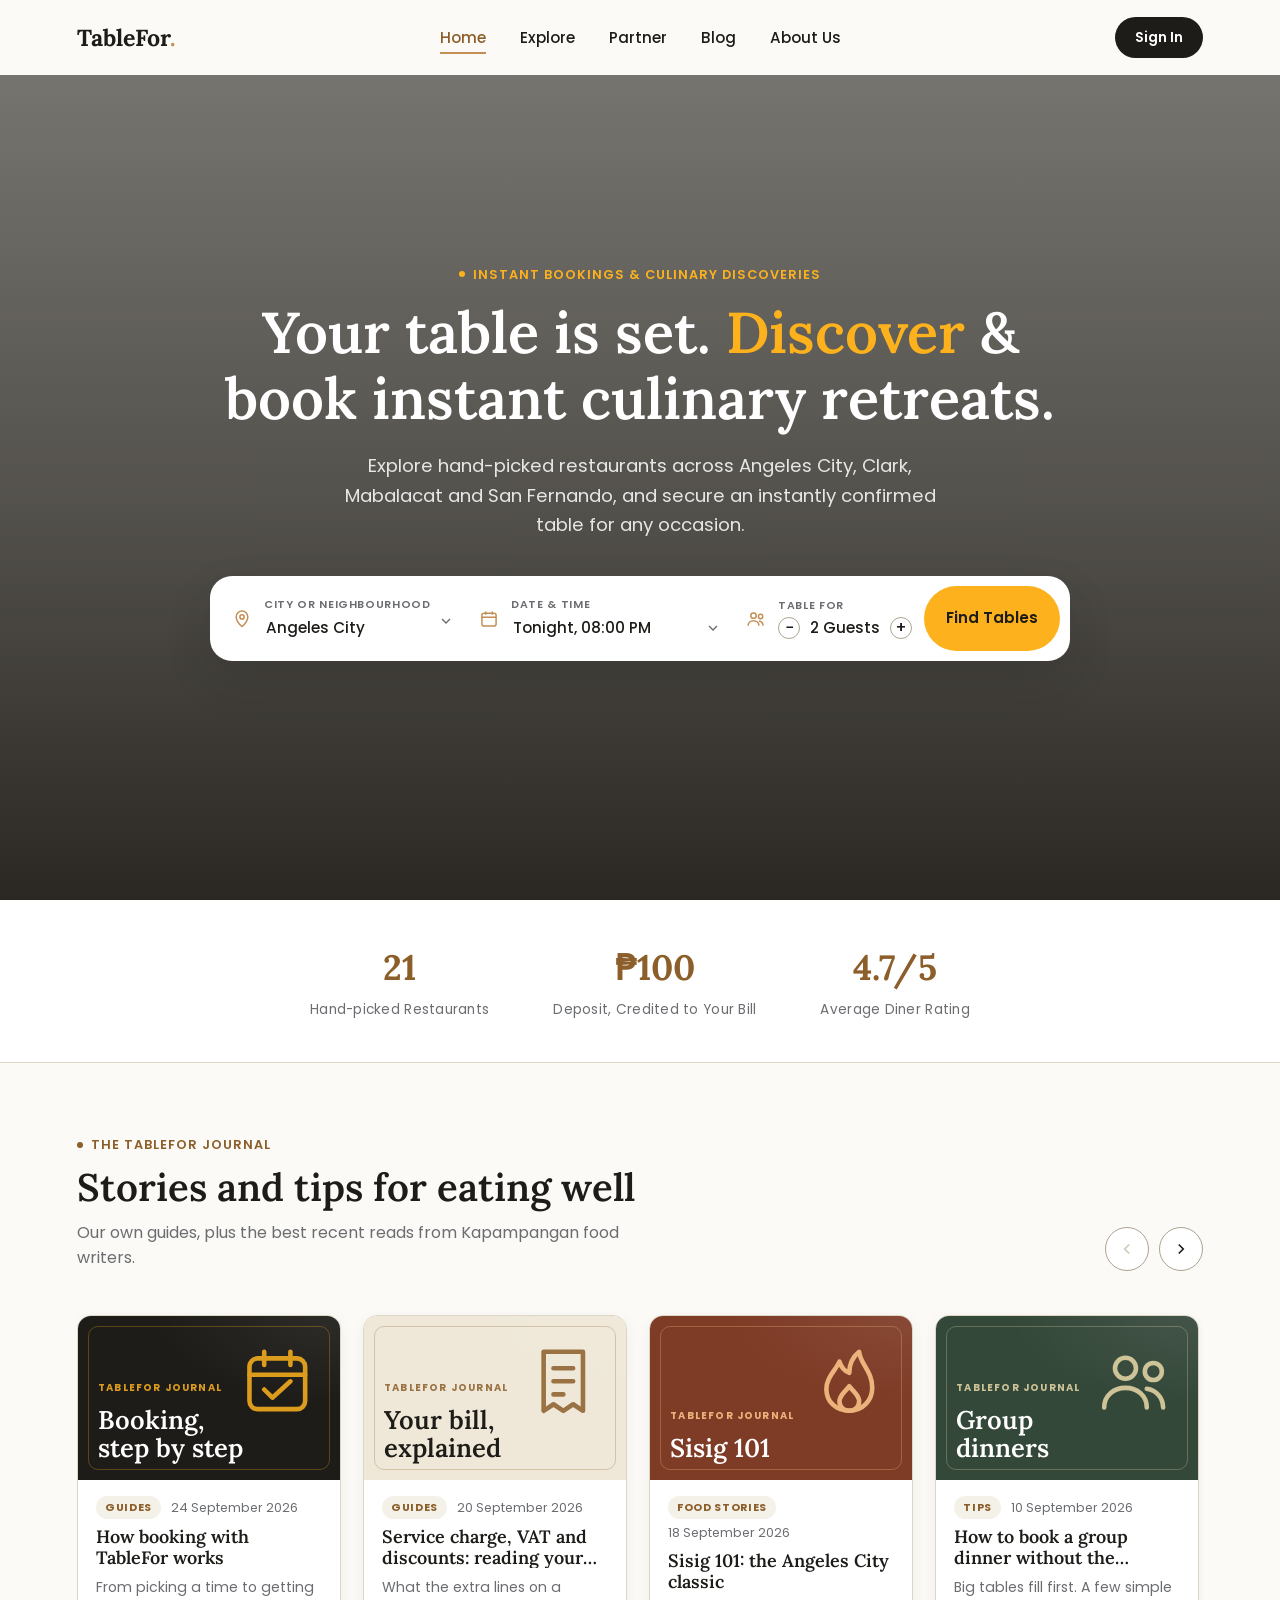
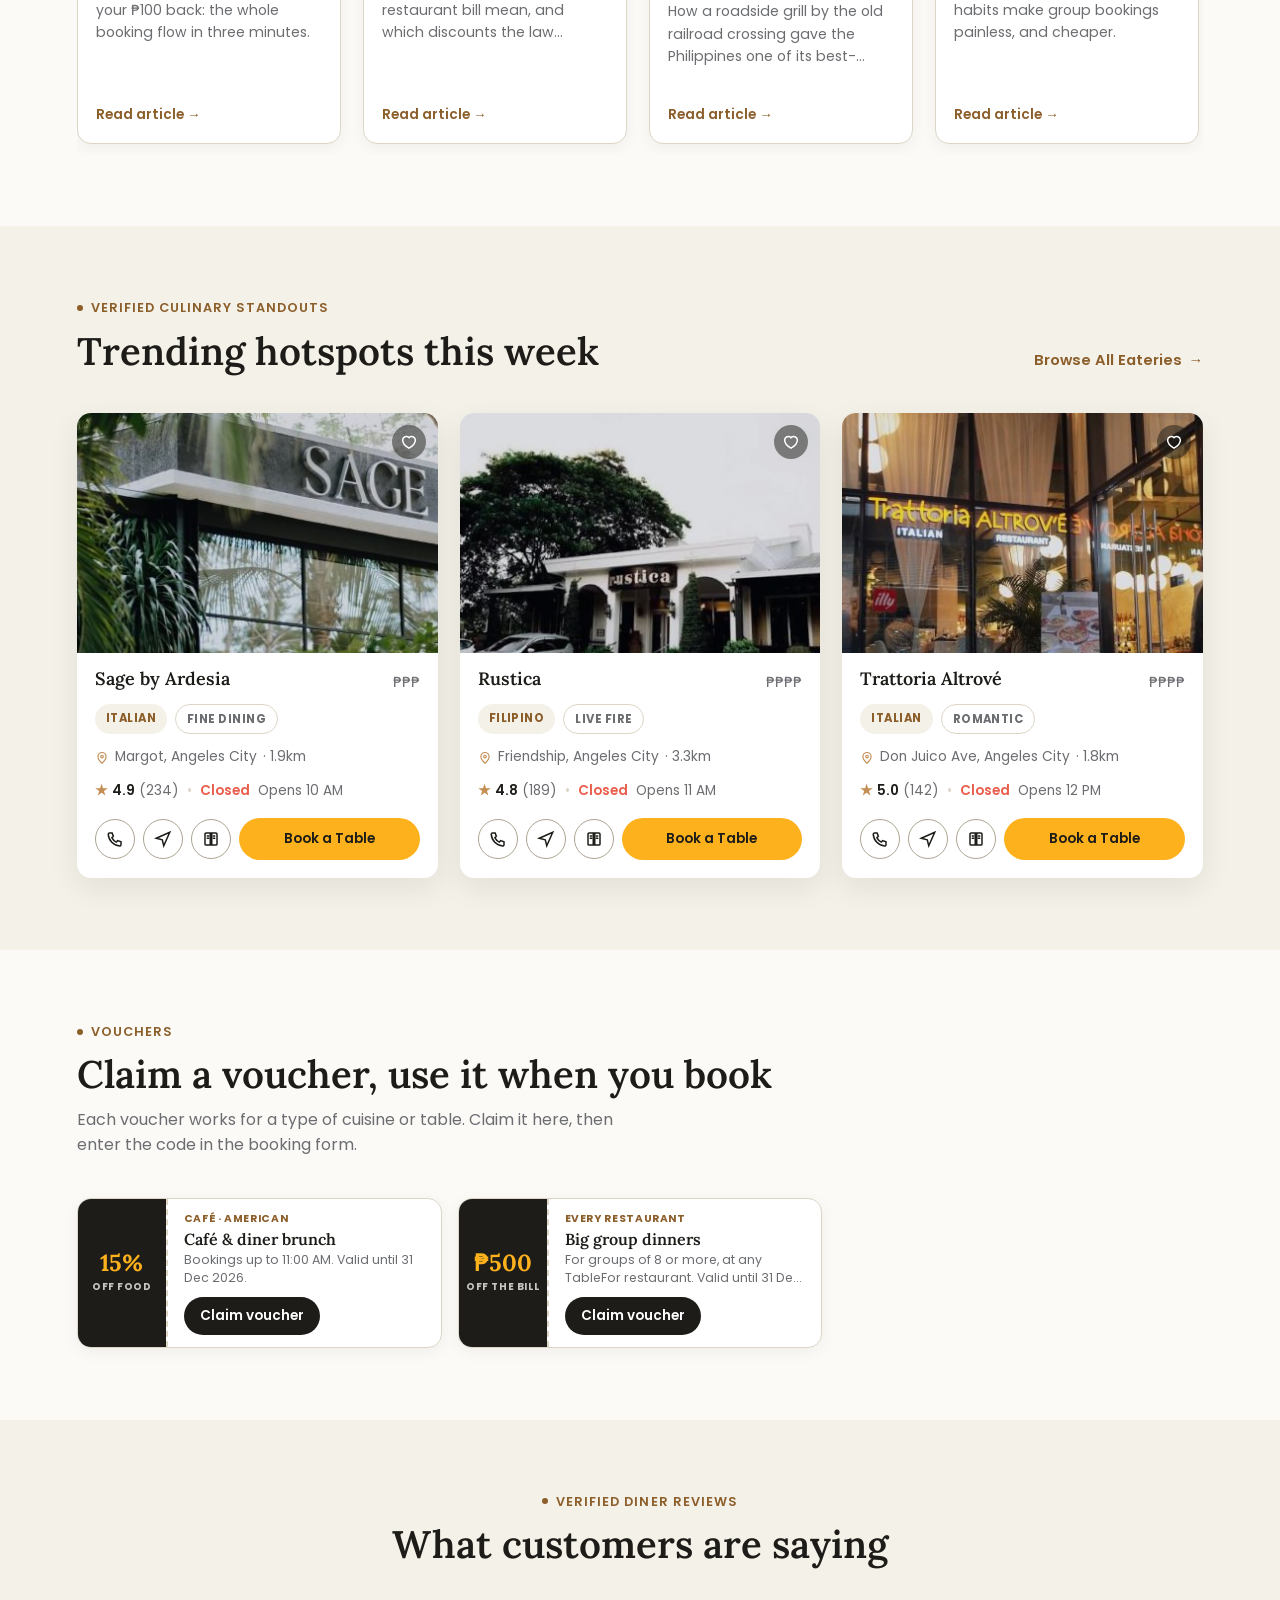
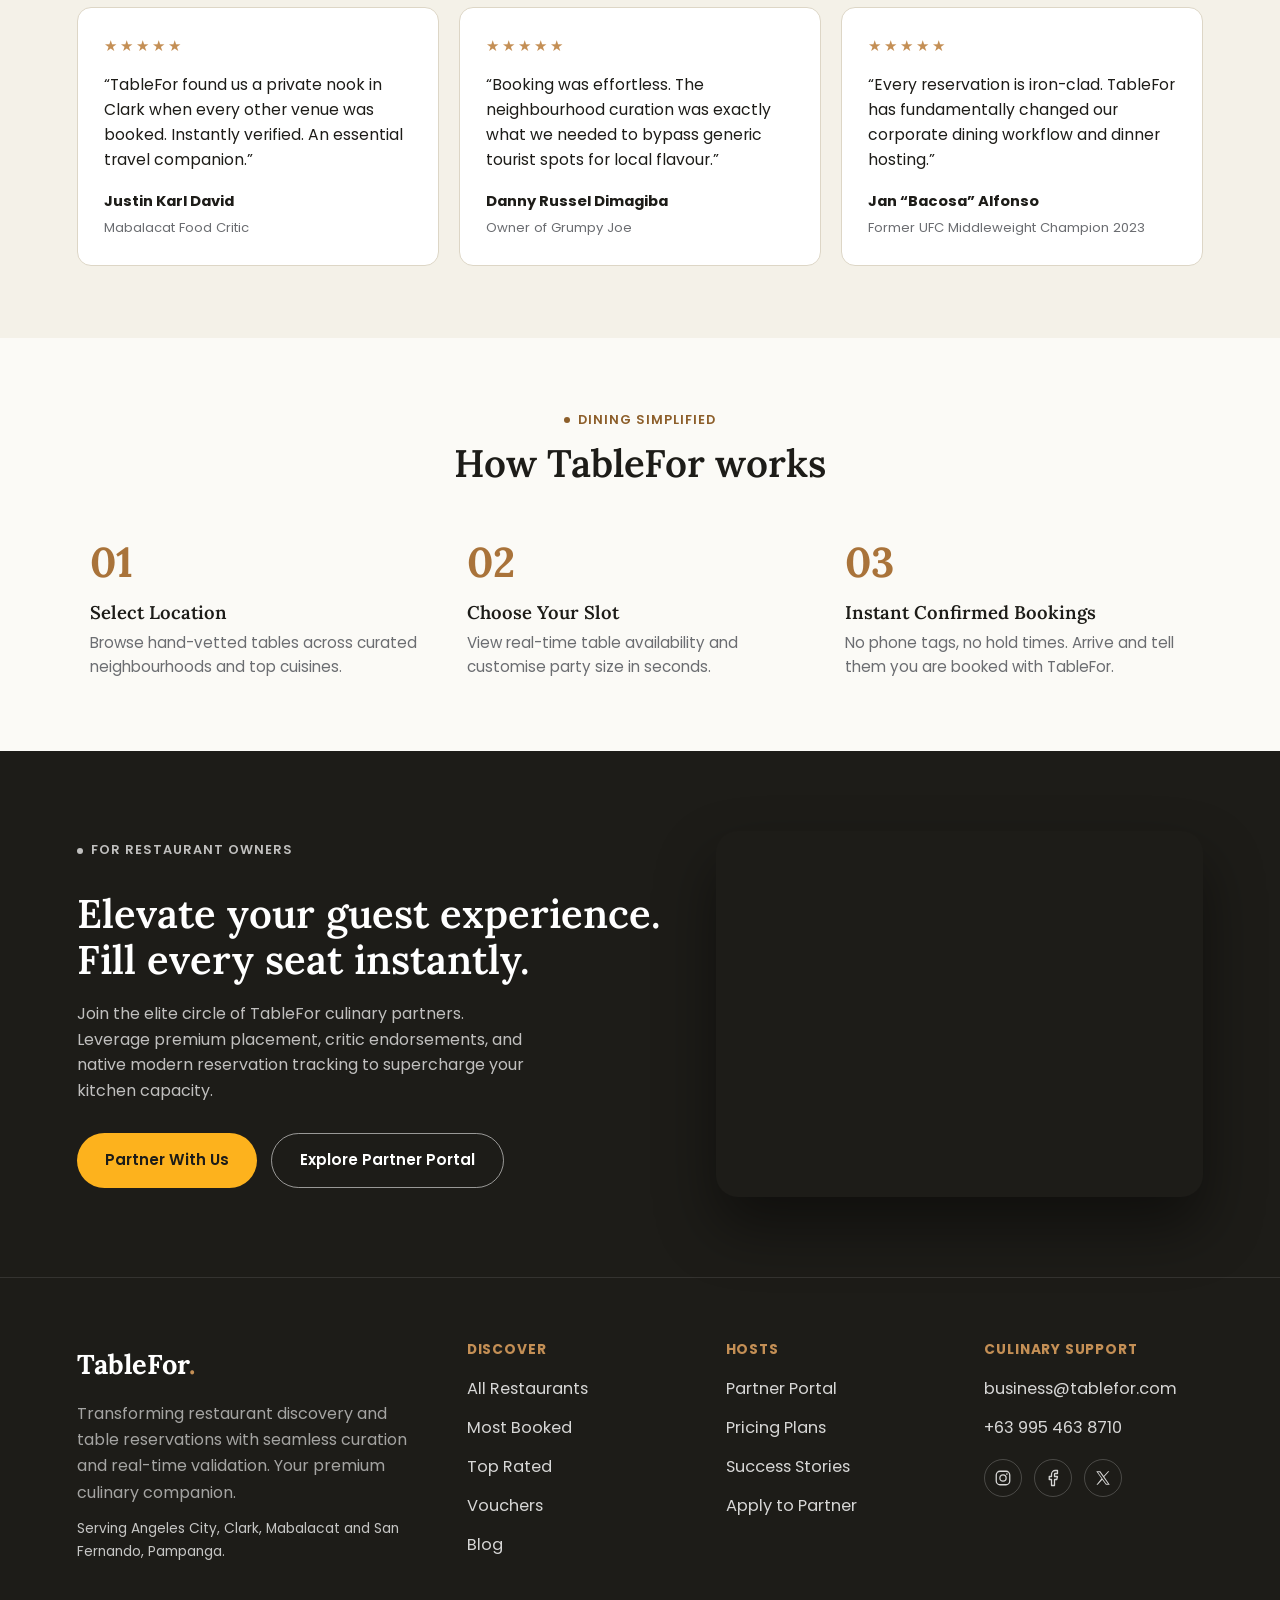
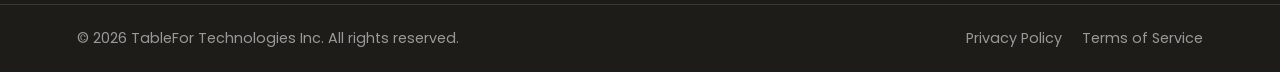
==== commit 6534fa31: "Final changes to the website, including updates to the README, HTML files, JavaScript files, and CSS" ====
--- a/index.html
+++ b/index.html
@@ -4,12 +4,12 @@
 <meta charset="UTF-8">
 <meta name="viewport" content="width=device-width, initial-scale=1.0">
 <title>TableFor</title>
-<meta name="description" content="Discover hand-vetted restaurants across Angeles City and Pampanga, and book an instantly confirmed table with TableFor.">
+<meta name="description" content="Discover hand-vetted restaurants across Angeles City, Clark, Mabalacat and San Fernando in Pampanga, and book an instantly confirmed table with TableFor.">
 <link rel="icon" href="data:,">
 <script>document.documentElement.classList.add('js');</script>
-<script src="sync.js?v=20261005e"></script>
+<script src="sync.js?v=20261007a"></script>
 <link href="https://fonts.googleapis.com/css2?family=Lora:ital,wght@0,500;0,600;0,700;1,500&family=Poppins:wght@400;500;600;700&display=swap" rel="stylesheet">
-<link rel="stylesheet" href="styles.css?v=20261005e">
+<link rel="stylesheet" href="styles.css?v=20261007a">
 </head>
 <body data-page="home">
 
@@ -49,7 +49,7 @@
     <div class="hero-inner">
       <p class="eyebrow eyebrow-light"><span class="dot"></span>Instant Bookings &amp; Culinary Discoveries</p>
       <h1 class="hero-title">Your table is set. <em>Discover</em> &amp; book instant culinary retreats.</h1>
-      <p class="hero-sub">Explore hand-picked restaurants across Angeles City and Clark, and secure an instantly confirmed table for any occasion.</p>
+      <p class="hero-sub">Explore hand-picked restaurants across Angeles City, Clark, Mabalacat and San Fernando, and secure an instantly confirmed table for any occasion.</p>
 
       <form class="search-card" aria-label="Find a table">
         <div class="search-field search-field-loc">
@@ -140,7 +140,7 @@
     </div>
     <div class="stat">
       <span class="stat-num">₱100</span>
-      <span class="stat-label">Fee Back on Your Bill</span>
+      <span class="stat-label">Deposit, Credited to Your Bill</span>
     </div>
     <div class="stat">
       <span class="stat-num" data-stat="rating">4.8/5</span>
@@ -284,13 +284,24 @@
           </a>
         </article>
         <article class="blog-card blog-card-ext">
-          <a href="https://punto.com.ph/pamangan-pamana-qng-dulang-heritage-on-the-table-at-filipino-food-month-2026/" class="blog-card-link" target="_blank" rel="noopener">
-            <img src="images/blog/punto-filipino-food-month.jpg" alt="Photo from the Punto! article" loading="lazy" data-source="Punto!" referrerpolicy="no-referrer" onerror="tfBlogImage(this)">
-            <div class="blog-card-body">
-              <p class="blog-meta"><span class="blog-cat blog-cat-ext">Punto!</span> <time datetime="2026-04-08">April 2026</time></p>
-              <h3>Heritage on the table at Filipino Food Month 2026</h3>
-              <p>Clark opens Filipino Food Month with burong nasi, pindang damulag, bulanglang and tibok-tibok on one long table.</p>
-              <span class="blog-read">Read on Punto! <svg viewBox="0 0 24 24" fill="none" stroke="currentColor" stroke-width="2" aria-hidden="true"><path d="M14 4h6v6M20 4l-9 9M18 14v4.5A1.5 1.5 0 0 1 16.5 20h-11A1.5 1.5 0 0 1 4 18.5v-11A1.5 1.5 0 0 1 5.5 6H10"/></svg><span class="visually-hidden"> (opens in a new tab)</span></span>
+          <a href="https://www.sunstar.com.ph/pampanga/filipino-food-month-2026-opened-in-clark-freeport" class="blog-card-link" target="_blank" rel="noopener">
+            <img src="images/blog/sunstar-filipino-food-month-2026.jpg" alt="Photo from the SunStar Pampanga article" loading="lazy" data-web="https://cf-images.assettype.com/sunstar%2F2026-04-08%2Flsayg52d%2Fcdc.jpg?w=1200&amp;ar=40%3A21&amp;auto=format%2Ccompress&amp;ogImage=true&amp;mode=crop&amp;enlarge=true&amp;overlay=false&amp;overlay_position=bottom&amp;overlay_width=100" data-source="SunStar Pampanga" referrerpolicy="no-referrer" onerror="tfBlogImage(this)">
+            <div class="blog-card-body">
+              <p class="blog-meta"><span class="blog-cat blog-cat-ext">SunStar Pampanga</span> <time datetime="2026-04-08">April 2026</time></p>
+              <h3>Filipino Food Month 2026 opens in Clark</h3>
+              <p>Clark Freeport opens Filipino Food Month with Kapampangan dishes, hotel collaborations and a push for local food businesses.</p>
+              <span class="blog-read">Read on SunStar Pampanga <svg viewBox="0 0 24 24" fill="none" stroke="currentColor" stroke-width="2" aria-hidden="true"><path d="M14 4h6v6M20 4l-9 9M18 14v4.5A1.5 1.5 0 0 1 16.5 20h-11A1.5 1.5 0 0 1 4 18.5v-11A1.5 1.5 0 0 1 5.5 6H10"/></svg><span class="visually-hidden"> (opens in a new tab)</span></span>
+            </div>
+          </a>
+        </article>
+        <article class="blog-card blog-card-ext">
+          <a href="https://www.walphs.com/2026/02/barn-by-contis-opens-in-clark-with-day.html" class="blog-card-link" target="_blank" rel="noopener">
+            <img src="images/blog/walphs-barn-by-contis.jpg" alt="Photo from the Walphs article" loading="lazy" data-web="https://blogger.googleusercontent.com/img/b/R29vZ2xl/AVvXsEg82DMw28ilFbiWcPKeEKZvv6JyqLN6L4q6RfPZXT6ZRQ9_cAwPnn665fzkgnW1-Vn7NhGgHer1hqHEyA1-xw0zm5u5ytdkdtY__B9CDonop1sb6xvFi7IzEDEGN_mINy-4-yj5h3UsLpAjzD_pOT4kUU76gkaP2N3FXGoBWuClwP706m9hbRy33EvMptA/w1600/Barn%202.jpg" data-source="Walphs" referrerpolicy="no-referrer" onerror="tfBlogImage(this)">
+            <div class="blog-card-body">
+              <p class="blog-meta"><span class="blog-cat blog-cat-ext">Walphs</span> <time datetime="2026-02-25">February 2026</time></p>
+              <h3>Barn by Conti&#x27;s opens in Clark with day-to-night dining</h3>
+              <p>Conti&#x27;s turns a restored barn in Clark into an all-day spot, with familiar favourites by day and new cocktails at night.</p>
+              <span class="blog-read">Read on Walphs <svg viewBox="0 0 24 24" fill="none" stroke="currentColor" stroke-width="2" aria-hidden="true"><path d="M14 4h6v6M20 4l-9 9M18 14v4.5A1.5 1.5 0 0 1 16.5 20h-11A1.5 1.5 0 0 1 4 18.5v-11A1.5 1.5 0 0 1 5.5 6H10"/></svg><span class="visually-hidden"> (opens in a new tab)</span></span>
             </div>
           </a>
         </article>
@@ -306,24 +317,13 @@
           </a>
         </article>
         <article class="blog-card blog-card-ext">
-          <a href="https://punto.com.ph/roso-pizza-a-slice-of-self-discovery-with-chef-rainier-ildefonso/" class="blog-card-link" target="_blank" rel="noopener">
-            <img src="images/blog/punto-roso-pizza.jpg" alt="Photo from the Punto! article" loading="lazy" data-source="Punto!" referrerpolicy="no-referrer" onerror="tfBlogImage(this)">
-            <div class="blog-card-body">
-              <p class="blog-meta"><span class="blog-cat blog-cat-ext">Punto!</span> <time datetime="2025-10-28">October 2025</time></p>
-              <h3>Roso Pizza: a slice of self-discovery with Chef Rainier Ildefonso</h3>
-              <p>How a cybersecurity professional taught himself dough and fire, and opened a stone-oven pizzeria in Angeles City.</p>
-              <span class="blog-read">Read on Punto! <svg viewBox="0 0 24 24" fill="none" stroke="currentColor" stroke-width="2" aria-hidden="true"><path d="M14 4h6v6M20 4l-9 9M18 14v4.5A1.5 1.5 0 0 1 16.5 20h-11A1.5 1.5 0 0 1 4 18.5v-11A1.5 1.5 0 0 1 5.5 6H10"/></svg><span class="visually-hidden"> (opens in a new tab)</span></span>
-            </div>
-          </a>
-        </article>
-        <article class="blog-card blog-card-ext">
-          <a href="https://punto.com.ph/mediterranean-mornings-in-clark-discover-the-flavors-of-couscousi/" class="blog-card-link" target="_blank" rel="noopener">
-            <img src="images/blog/punto-couscousi.jpg" alt="Photo from the Punto! article" loading="lazy" data-web="https://www.diningandcooking.com/wp-content/uploads/2026/09/photo-1-5.jpg" data-source="Punto!" referrerpolicy="no-referrer" onerror="tfBlogImage(this)">
-            <div class="blog-card-body">
-              <p class="blog-meta"><span class="blog-cat blog-cat-ext">Punto!</span> <time datetime="2025-02-03">February 2025</time></p>
-              <h3>Mediterranean mornings in Clark</h3>
-              <p>The weekend Mediterranean breakfast buffet at the Clark Parade Grounds, cooked by a Tunisian chef.</p>
-              <span class="blog-read">Read on Punto! <svg viewBox="0 0 24 24" fill="none" stroke="currentColor" stroke-width="2" aria-hidden="true"><path d="M14 4h6v6M20 4l-9 9M18 14v4.5A1.5 1.5 0 0 1 16.5 20h-11A1.5 1.5 0 0 1 4 18.5v-11A1.5 1.5 0 0 1 5.5 6H10"/></svg><span class="visually-hidden"> (opens in a new tab)</span></span>
+          <a href="https://philstarlife.com/living/827589-pampanga-historical-culinary-powerhouse" class="blog-card-link" target="_blank" rel="noopener">
+            <img src="images/blog/philstarlife-culinary-powerhouse.jpg" alt="Photo from the PhilSTAR Life article" loading="lazy" data-web="https://d2nnykqiaju69u.cloudfront.net/pslife_photos/Maricel_temp/Sunday%20Life/2025-March-30/tayag%20630.png" data-source="PhilSTAR Life" referrerpolicy="no-referrer" onerror="tfBlogImage(this)">
+            <div class="blog-card-body">
+              <p class="blog-meta"><span class="blog-cat blog-cat-ext">PhilSTAR Life</span> <time datetime="2025-03-30">March 2025</time></p>
+              <h3>Pampanga: a historical culinary powerhouse</h3>
+              <p>Chef Claude Tayag on why Pampanga&#x27;s place as the country&#x27;s culinary capital rests on centuries of history, not a law.</p>
+              <span class="blog-read">Read on PhilSTAR Life <svg viewBox="0 0 24 24" fill="none" stroke="currentColor" stroke-width="2" aria-hidden="true"><path d="M14 4h6v6M20 4l-9 9M18 14v4.5A1.5 1.5 0 0 1 16.5 20h-11A1.5 1.5 0 0 1 4 18.5v-11A1.5 1.5 0 0 1 5.5 6H10"/></svg><span class="visually-hidden"> (opens in a new tab)</span></span>
             </div>
           </a>
         </article>
@@ -350,6 +350,17 @@
           </a>
         </article>
         <article class="blog-card blog-card-ext">
+          <a href="https://whereinpampanga.com/amare-by-chef-chris-where-love-and-italian-cuisine-meet-in-pampanga/" class="blog-card-link" target="_blank" rel="noopener">
+            <img src="images/blog/wherein-pampanga-amare.jpg" alt="Photo from the Where in Pampanga article" loading="lazy" data-web="https://whereinpampanga.com/wp-content/uploads/2023/07/Amare-by-Chef-Chris3-1.jpg" data-source="Where in Pampanga" referrerpolicy="no-referrer" onerror="tfBlogImage(this)">
+            <div class="blog-card-body">
+              <p class="blog-meta"><span class="blog-cat blog-cat-ext">Where in Pampanga</span> <time datetime="2023-07-10">July 2023</time></p>
+              <h3>Amare by Chef Chris: where love and Italian cuisine meet</h3>
+              <p>A family-friendly Italian kitchen in Clark Freeport, known for its signature rolliza, homemade pizza and pasta.</p>
+              <span class="blog-read">Read on Where in Pampanga <svg viewBox="0 0 24 24" fill="none" stroke="currentColor" stroke-width="2" aria-hidden="true"><path d="M14 4h6v6M20 4l-9 9M18 14v4.5A1.5 1.5 0 0 1 16.5 20h-11A1.5 1.5 0 0 1 4 18.5v-11A1.5 1.5 0 0 1 5.5 6H10"/></svg><span class="visually-hidden"> (opens in a new tab)</span></span>
+            </div>
+          </a>
+        </article>
+        <article class="blog-card blog-card-ext">
           <a href="https://pampangaprovince.wordpress.com/foods/" class="blog-card-link" target="_blank" rel="noopener">
             <img src="images/blog/kapampangans-top-10.jpg" alt="Photo from the Kapampangans article" loading="lazy" data-web="https://pampangaprovince.wordpress.com/wp-content/uploads/2014/07/sisig.jpg?w=604&amp;h=303" data-source="Kapampangans" referrerpolicy="no-referrer" onerror="tfBlogImage(this)">
             <div class="blog-card-body">
@@ -368,17 +379,6 @@
               <h3>Pamangan Tamu: our food</h3>
               <p>A Kapampangan family shares fiesta recipes like kutsinta, leche flan and puto, cooked the way their mothers made them.</p>
               <span class="blog-read">Read on Pamangan Tamu <svg viewBox="0 0 24 24" fill="none" stroke="currentColor" stroke-width="2" aria-hidden="true"><path d="M14 4h6v6M20 4l-9 9M18 14v4.5A1.5 1.5 0 0 1 16.5 20h-11A1.5 1.5 0 0 1 4 18.5v-11A1.5 1.5 0 0 1 5.5 6H10"/></svg><span class="visually-hidden"> (opens in a new tab)</span></span>
-            </div>
-          </a>
-        </article>
-        <article class="blog-card blog-card-ext">
-          <a href="https://kapampanganfood.blogspot.com/" class="blog-card-link" target="_blank" rel="noopener">
-            <img src="images/blog/kapampangan-palate.jpg" alt="Photo from the A Kapampangan's Palate article" loading="lazy" data-source="A Kapampangan's Palate" referrerpolicy="no-referrer" onerror="tfBlogImage(this)">
-            <div class="blog-card-body">
-              <p class="blog-meta"><span class="blog-cat blog-cat-ext">A Kapampangan's Palate</span> <span>Food blog</span></p>
-              <h3>Good food of Pampanga according to a Kapampangan's palate</h3>
-              <p>A home cook writes about barrio meals and merienda: talbus kamuti, grilled bulig with sampaloc, and warm kilitian mais.</p>
-              <span class="blog-read">Read on A Kapampangan's Palate <svg viewBox="0 0 24 24" fill="none" stroke="currentColor" stroke-width="2" aria-hidden="true"><path d="M14 4h6v6M20 4l-9 9M18 14v4.5A1.5 1.5 0 0 1 16.5 20h-11A1.5 1.5 0 0 1 4 18.5v-11A1.5 1.5 0 0 1 5.5 6H10"/></svg><span class="visually-hidden"> (opens in a new tab)</span></span>
             </div>
           </a>
         </article>
@@ -697,7 +697,7 @@
             <p class="voucher-msg" id="voucherMsg" role="status"></p>
           </div>
 
-          <p class="modal-fee">₱100 booking fee, credited back to your bill.</p>
+          <p class="modal-fee">₱100 table deposit, credited in full to your bill. Free cancellation up to 2 hours before. <a href="about.html#policies">Booking policies</a></p>
           <p class="modal-warning" id="modalWarning" role="alert" hidden></p>
           <button type="submit" class="btn btn-amber modal-confirm-btn">Confirm Reservation</button>
           <p class="modal-booking-note">Free cancellation up to 2 hours before your booking.</p>
@@ -749,7 +749,7 @@
         <div class="stars-row" aria-hidden="true">&#9733;&#9733;&#9733;&#9733;&#9733;</div>
         <p>&ldquo;TableFor found us a private nook in Clark when every other venue was booked. Instantly verified. An essential travel companion.&rdquo;</p>
         <footer>
-          <strong>Ben Jaren Tayao</strong>
+          <strong>Justin Karl David</strong>
           <span>Mabalacat Food Critic</span>
         </footer>
       </blockquote>
@@ -820,6 +820,7 @@
     <div class="footer-brand">
       <p class="logo footer-logo">TableFor<span class="logo-dot">.</span></p>
       <p>Transforming restaurant discovery and table reservations with seamless curation and real-time validation. Your premium culinary companion.</p>
+      <p class="footer-area">Serving Angeles City, Clark, Mabalacat and San Fernando, Pampanga.</p>
     </div>
 
     <nav class="footer-col" aria-label="Discover">
@@ -872,8 +873,8 @@
   </div>
 </footer>
 
-<script src="restaurants.js?v=20261005e"></script>
-<script src="store.js?v=20261005e"></script>
-<script src="script.js?v=20261005e"></script>
+<script src="restaurants.js?v=20261007a"></script>
+<script src="store.js?v=20261007a"></script>
+<script src="script.js?v=20261007a"></script>
 </body>
 </html>
--- a/styles.css
+++ b/styles.css
@@ -2286,3 +2286,16 @@
 .journal-cover.post-cover .journal-cover-word { font-size: clamp(1.7rem, 3.6vw, 2.6rem); }
 .journal-cover.post-cover::after { inset: 14px; border-radius: 14px; }
 @media (max-width: 559.98px) { .journal-cover.post-cover { aspect-ratio: 16 / 10; padding: 20px; } }
+
+/* Footer: the areas we cover */
+.footer-brand .footer-area { margin-top: 12px; font-size: 0.86rem; color: rgba(255, 255, 255, 0.75); }
+
+/* ---------- Booking policies (About) ---------- */
+.policy-grid { display: grid; gap: 16px; grid-template-columns: minmax(0, 1fr); margin-top: 34px; }
+@media (min-width: 640px) { .policy-grid { grid-template-columns: repeat(2, minmax(0, 1fr)); } }
+@media (min-width: 1024px) { .policy-grid { grid-template-columns: repeat(3, minmax(0, 1fr)); } }
+.policy-card { background: var(--white); border: 1px solid var(--rule); border-radius: var(--radius-md); padding: 22px 24px; border-top: 3px solid var(--gold); }
+.policy-card h3 { font-size: 1.12rem; margin-bottom: 8px; }
+.policy-card p { font-size: 0.9rem; color: var(--text-muted); }
+.modal-fee a, .acct-policy a { color: var(--gold-text); font-weight: 600; text-decoration: underline; text-underline-offset: 2px; white-space: nowrap; }
+.modal-fee a:hover, .acct-policy a:hover { color: var(--ink); }
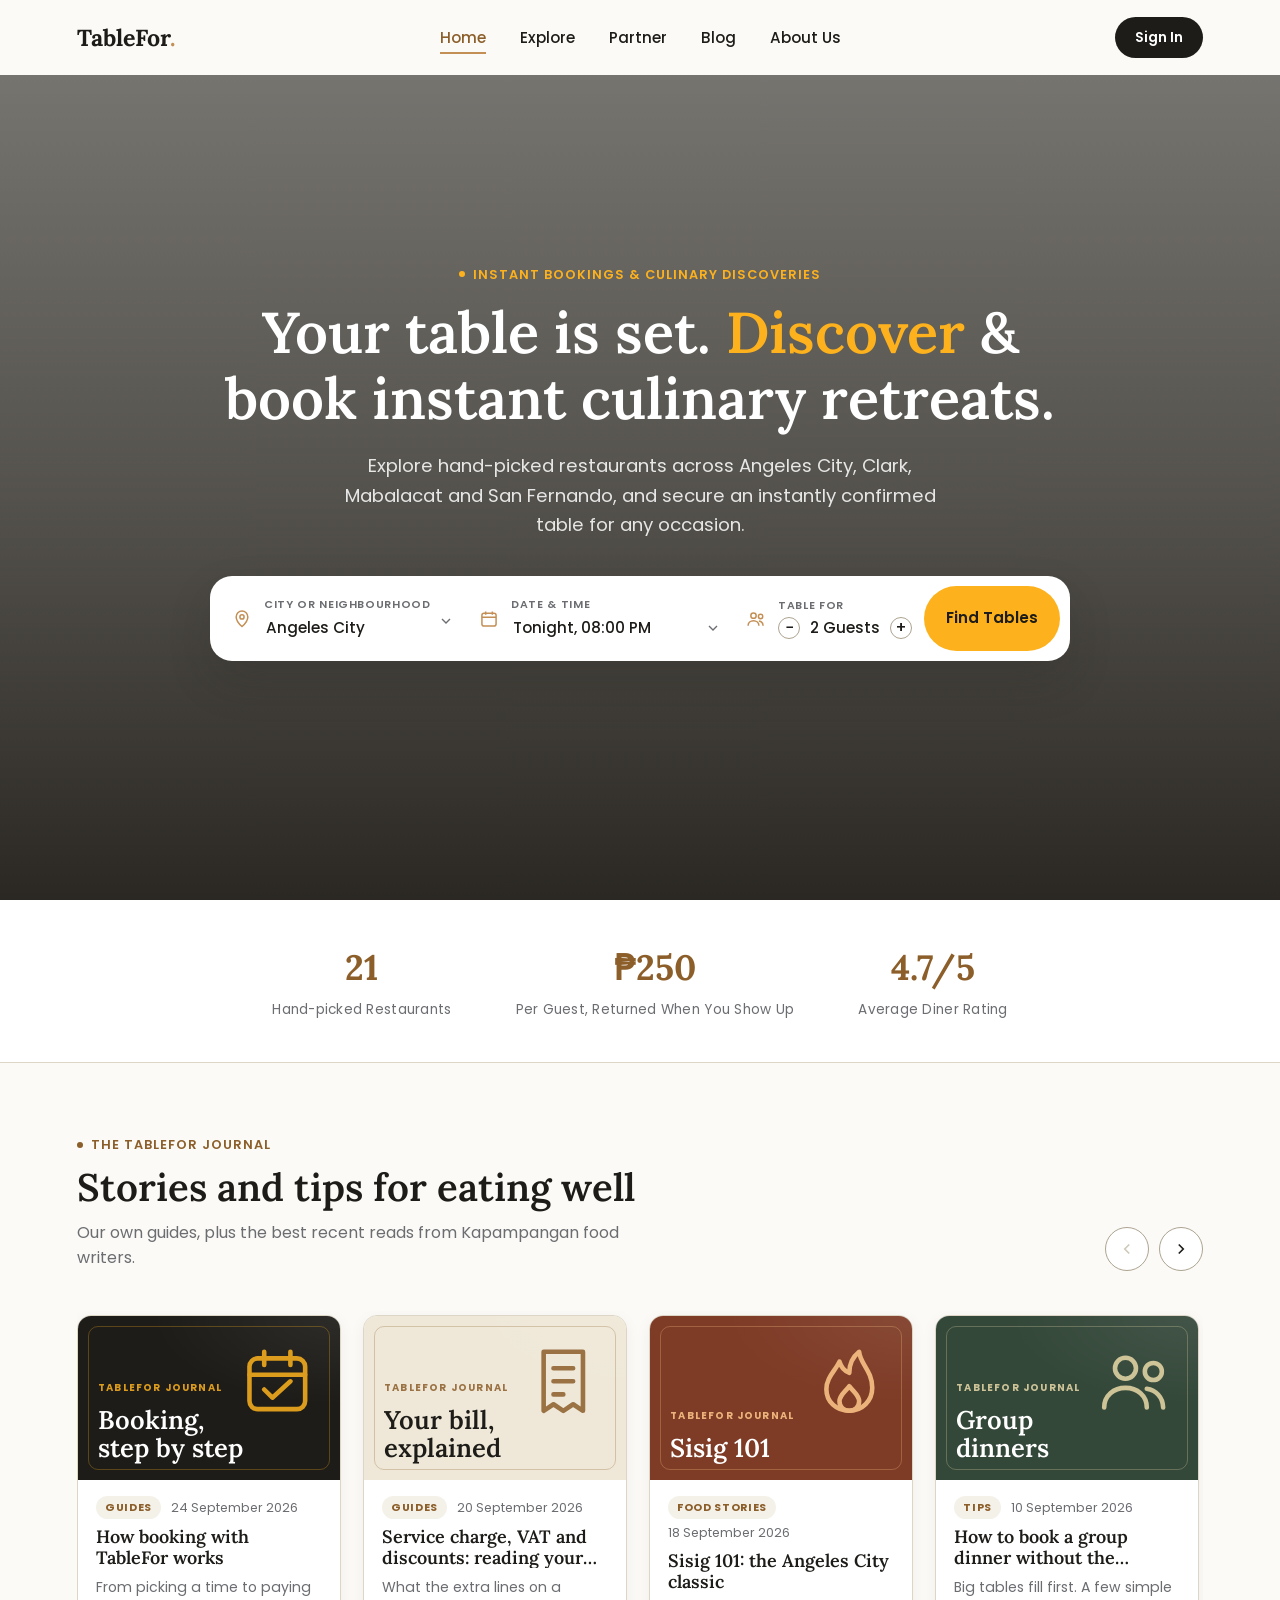
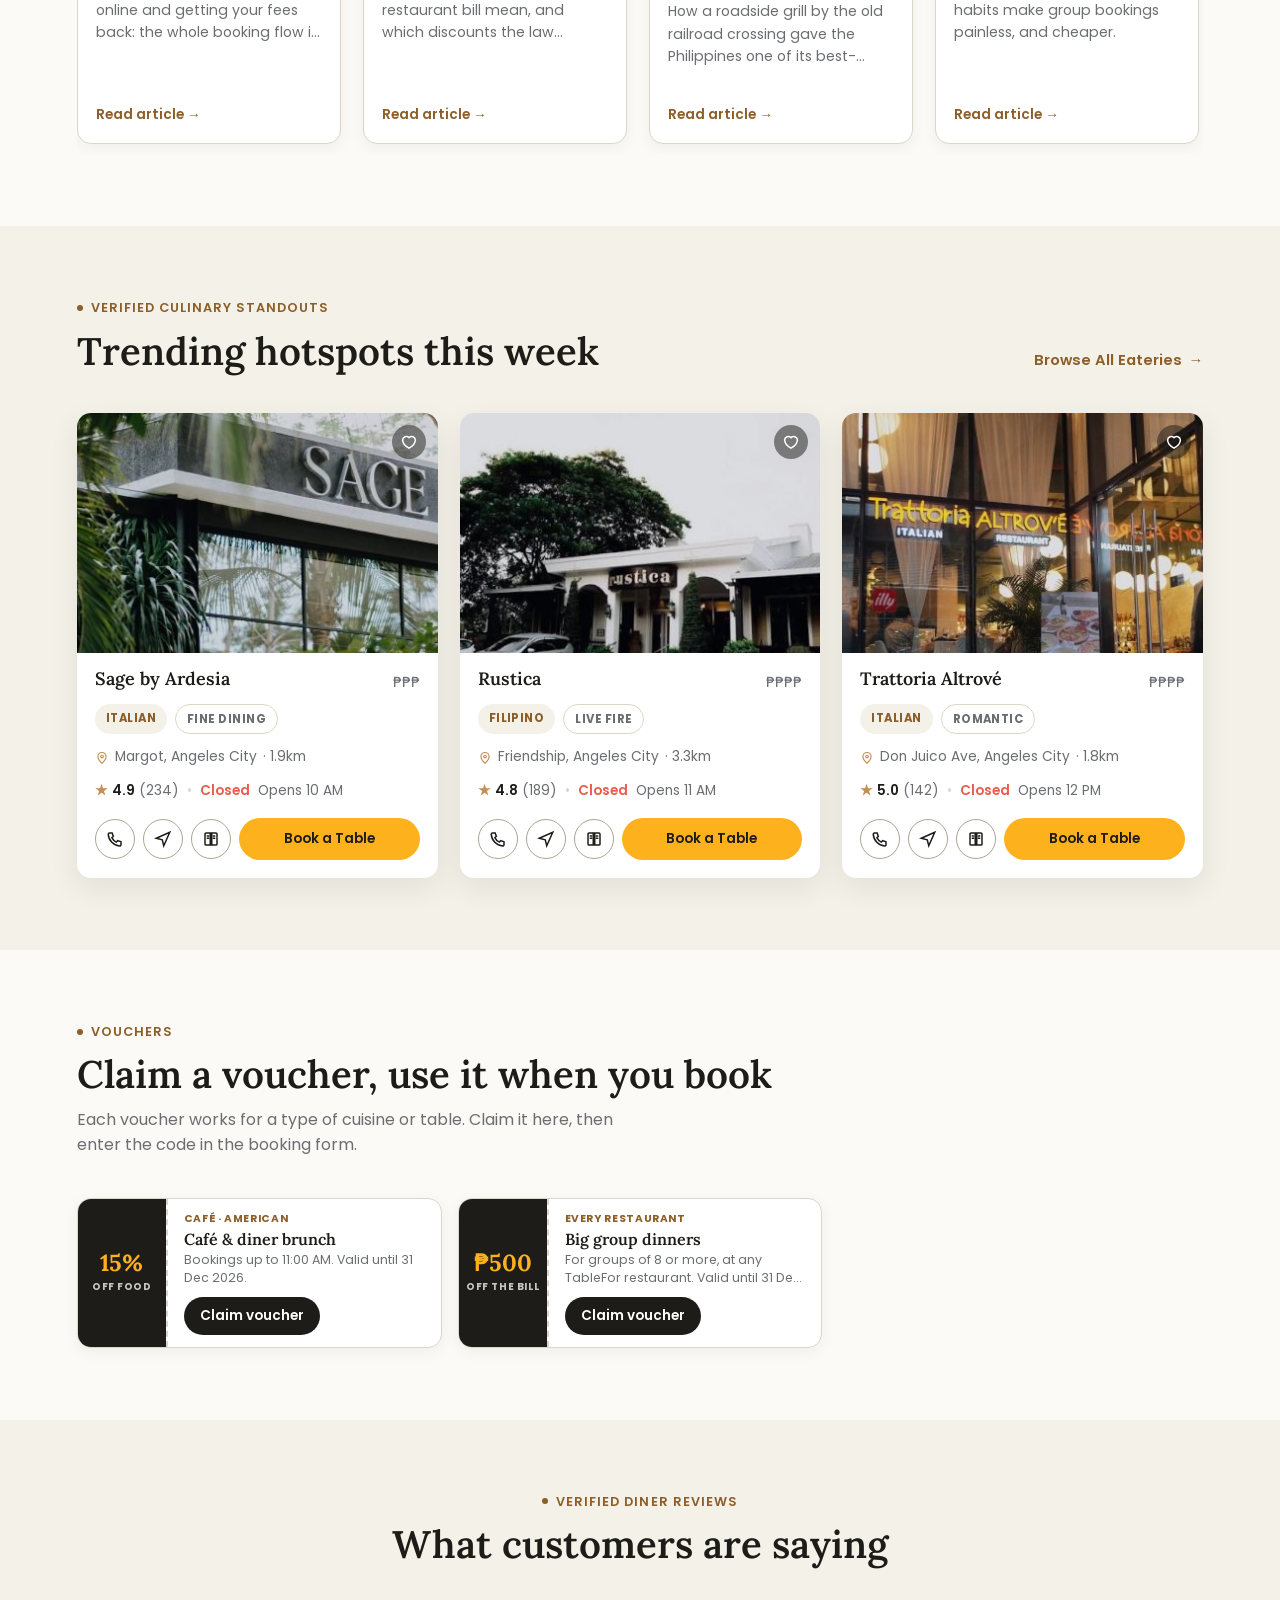
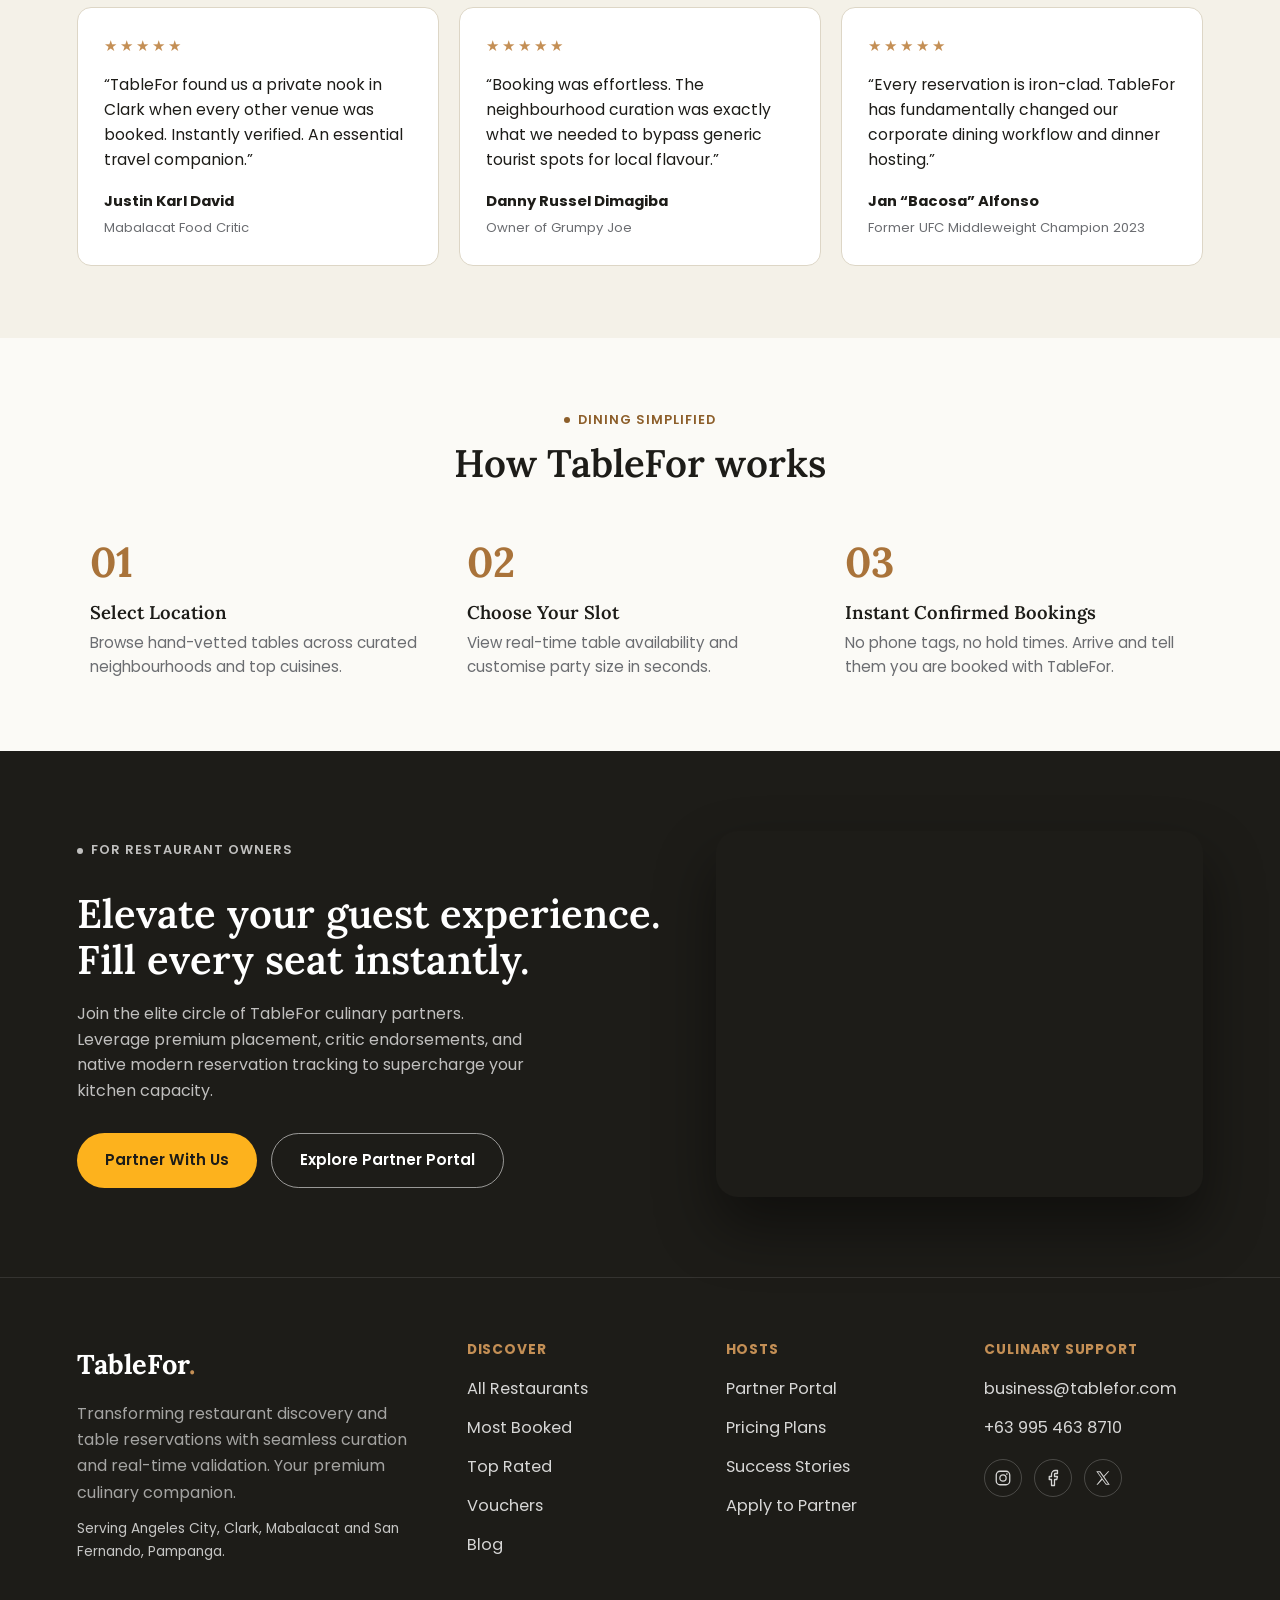
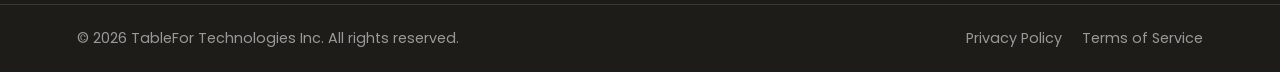
==== commit 19602141: "Add online payment prototype, reservation tax and 15-minute cancellation policy - Booking now requir" ====
--- a/index.html
+++ b/index.html
@@ -7,9 +7,9 @@
 <meta name="description" content="Discover hand-vetted restaurants across Angeles City, Clark, Mabalacat and San Fernando in Pampanga, and book an instantly confirmed table with TableFor.">
 <link rel="icon" href="data:,">
 <script>document.documentElement.classList.add('js');</script>
-<script src="sync.js?v=20261007a"></script>
+<script src="sync.js?v=20261010b"></script>
 <link href="https://fonts.googleapis.com/css2?family=Lora:ital,wght@0,500;0,600;0,700;1,500&family=Poppins:wght@400;500;600;700&display=swap" rel="stylesheet">
-<link rel="stylesheet" href="styles.css?v=20261007a">
+<link rel="stylesheet" href="styles.css?v=20261010b">
 </head>
 <body data-page="home">
 
@@ -139,8 +139,8 @@
       <span class="stat-label">Hand-picked Restaurants</span>
     </div>
     <div class="stat">
-      <span class="stat-num">₱100</span>
-      <span class="stat-label">Deposit, Credited to Your Bill</span>
+      <span class="stat-num">₱250</span>
+      <span class="stat-label">Per Guest, Returned When You Show Up</span>
     </div>
     <div class="stat">
       <span class="stat-num" data-stat="rating">4.8/5</span>
@@ -168,7 +168,7 @@
             <div class="blog-card-body">
               <p class="blog-meta"><span class="blog-cat">Guides</span> <time datetime="2026-09-24">24 September 2026</time></p>
               <h3>How booking with TableFor works</h3>
-              <p>From picking a time to getting your ₱100 back: the whole booking flow in three minutes.</p>
+              <p>From picking a time to paying online and getting your fees back: the whole booking flow in three minutes.</p>
               <span class="blog-read">Read article <span aria-hidden="true">&rarr;</span></span>
             </div>
           </a>
@@ -697,10 +697,10 @@
             <p class="voucher-msg" id="voucherMsg" role="status"></p>
           </div>
 
-          <p class="modal-fee">₱100 table deposit, credited in full to your bill. Free cancellation up to 2 hours before. <a href="about.html#policies">Booking policies</a></p>
+          <p class="modal-fee">Pay online to reserve: the reservation tax, a ₱250 cancellation fee per guest and 20% of any pre-order. Free cancellation up to 15 minutes before. <a href="about.html#policies">Booking policies</a></p>
           <p class="modal-warning" id="modalWarning" role="alert" hidden></p>
           <button type="submit" class="btn btn-amber modal-confirm-btn">Confirm Reservation</button>
-          <p class="modal-booking-note">Free cancellation up to 2 hours before your booking.</p>
+          <p class="modal-booking-note">Free cancellation up to 15 minutes before your booking.</p>
         </form>
 
         <div class="modal-view modal-menu-view" id="modalMenuView" hidden>
@@ -873,8 +873,8 @@
   </div>
 </footer>
 
-<script src="restaurants.js?v=20261007a"></script>
-<script src="store.js?v=20261007a"></script>
-<script src="script.js?v=20261007a"></script>
+<script src="restaurants.js?v=20261010b"></script>
+<script src="store.js?v=20261010b"></script>
+<script src="script.js?v=20261010b"></script>
 </body>
 </html>
--- a/styles.css
+++ b/styles.css
@@ -1249,6 +1249,11 @@
     max-height: calc(100vh - var(--header-h) - 44px); overflow-y: auto;
     padding-right: 8px; overscroll-behavior: contain; scrollbar-width: thin;
   }
+}
+
+/* Large desktop: drop the side padding like the header does, so the filters line up with the logo */
+@media (min-width: 1440px) {
+  .x-layout { padding-left: 0; padding-right: 0; }
 }
 
 /* Below 960px: filters become a slide-up sheet */
@@ -2299,3 +2304,170 @@
 .policy-card p { font-size: 0.9rem; color: var(--text-muted); }
 .modal-fee a, .acct-policy a { color: var(--gold-text); font-weight: 600; text-decoration: underline; text-underline-offset: 2px; white-space: nowrap; }
 .modal-fee a:hover, .acct-policy a:hover { color: var(--ink); }
+
+/* ============================================================
+   ONLINE PAYMENT (reservation tax + cancellation fee + pre-order deposit)
+   ============================================================ */
+/* Price summary in the booking form */
+.modal-fee.modal-charges {
+  display: grid; gap: 4px; padding: 12px 14px; border: 1px solid var(--rule);
+  border-radius: 12px; background: var(--cream); color: var(--ink); font-size: 0.86rem;
+}
+.charges-title { font-size: 0.72rem; font-weight: 700; letter-spacing: 0.06em; text-transform: uppercase; color: var(--gold-text); margin-bottom: 2px; }
+.charges-row { display: flex; justify-content: space-between; gap: 12px; }
+.charges-row > span:last-child { font-weight: 600; white-space: nowrap; }
+.charges-total { border-top: 1px solid var(--rule); margin-top: 4px; padding-top: 8px; font-weight: 700; font-size: 0.95rem; }
+.charges-note { font-size: 0.78rem; color: var(--text-muted); margin-top: 4px; }
+
+/* Payment view */
+.modal-pay-view .eyebrow { margin-top: 4px; }
+.pay-back {
+  display: inline-flex; align-items: center; gap: 6px; font-size: 0.84rem; font-weight: 600;
+  color: var(--gold-text); margin-bottom: 10px; padding: 4px 0;
+}
+.pay-back:hover { color: var(--ink); }
+.pay-back[hidden] { display: none; }
+.modal-pay-view h3:focus { outline: none; }
+.pay-what { color: var(--text-muted); font-size: 0.88rem; margin-bottom: 16px; }
+.pay-step[hidden] { display: none; }
+.pay-breakdown { border: 1px solid var(--rule); border-radius: 12px; overflow: hidden; margin: 0 0 18px; }
+.pay-breakdown > div { display: flex; justify-content: space-between; gap: 14px; padding: 10px 14px; font-size: 0.9rem; }
+.pay-breakdown > div + div { border-top: 1px solid var(--rule); }
+.pay-breakdown dt small { display: block; font-size: 0.76rem; color: var(--text-muted); font-weight: 500; }
+.pay-breakdown dd { margin: 0; font-weight: 600; white-space: nowrap; }
+.pay-breakdown .is-total { background: var(--cream); font-weight: 700; font-size: 1rem; }
+.pay-credit { font-size: 0.78rem; color: var(--text-muted); padding: 10px 14px; border-top: 1px solid var(--rule); background: var(--white); }
+
+.pay-methods { border: 0; padding: 0; margin: 0 0 14px; display: grid; gap: 8px; }
+.pay-methods legend {
+  font-size: 0.72rem; font-weight: 600; letter-spacing: 0.04em; text-transform: uppercase;
+  color: var(--text-muted); margin-bottom: 8px; padding: 0;
+}
+.pay-method {
+  display: flex; align-items: center; gap: 12px; padding: 11px 14px; cursor: pointer;
+  border: 1px solid var(--line-control); border-radius: 12px; background: var(--white);
+  transition: border-color 0.15s var(--ease), background 0.15s var(--ease);
+}
+.pay-method:hover { border-color: var(--gold); }
+.pay-method.is-selected { border-color: var(--ink); background: var(--cream); box-shadow: inset 0 0 0 1px var(--ink); }
+.pay-method input { position: absolute; opacity: 0; width: 1px; height: 1px; }
+.pay-method:has(input:focus-visible) { outline: 2px solid var(--gold); outline-offset: 2px; }
+.pay-method strong { display: block; font-size: 0.95rem; }
+.pay-method small { display: block; font-size: 0.78rem; color: var(--text-muted); }
+.pay-badge {
+  flex: none; width: 36px; height: 36px; border-radius: 10px; display: flex; align-items: center; justify-content: center;
+  font-weight: 800; font-size: 1.05rem; color: var(--white); background: var(--ink-soft);
+}
+.pay-badge svg { width: 20px; height: 20px; }
+.pay-badge.is-gcash { background: #1F5FD9; }
+.pay-badge.is-maya { background: #13A36B; }
+.pay-badge.is-bank { background: var(--ink-soft); }
+.pay-fields[hidden] { display: none; }
+.pay-btn { width: 100%; margin-top: 4px; }
+.pay-demo {
+  font-size: 0.78rem; color: #7A5A12; background: #FFF6DE; border-radius: 10px;
+  padding: 9px 12px; margin: 12px 0 0;
+}
+
+.pay-provider { display: flex; align-items: center; gap: 12px; padding: 12px 14px; border: 1px solid var(--rule); border-radius: 12px; margin-bottom: 12px; }
+.pay-provider strong { display: block; }
+.pay-provider span:not(.pay-badge) { font-size: 0.85rem; color: var(--text-muted); }
+.pay-otp-msg { font-size: 0.9rem; margin-bottom: 12px; }
+.modal-field input.pay-otp-input { font-size: 1.4rem; letter-spacing: 0.5em; text-align: center; font-weight: 700; font-variant-numeric: tabular-nums; }
+.pay-otp-actions { display: flex; justify-content: space-between; gap: 12px; margin-top: 12px; }
+.pay-otp-actions .x-text-btn:disabled { color: var(--text-muted); cursor: default; }
+
+.pay-processing { display: flex; flex-direction: column; align-items: center; gap: 6px; text-align: center; padding: 34px 0 30px; }
+.pay-processing span:last-child { font-size: 0.86rem; color: var(--text-muted); }
+.pay-spinner {
+  width: 42px; height: 42px; border-radius: 50%; margin-bottom: 10px;
+  border: 4px solid var(--paper); border-top-color: var(--amber); animation: pay-spin 0.8s linear infinite;
+}
+@keyframes pay-spin { to { transform: rotate(360deg); } }
+@media (prefers-reduced-motion: reduce) { .pay-spinner { animation-duration: 2.4s; } }
+
+/* Payment summary in My bookings */
+.acct-pay { margin-top: 18px; padding: 14px 16px; border-radius: var(--radius-md); background: var(--cream); border: 1px solid var(--rule); }
+.acct-pay h4 { font-size: 0.78rem; font-weight: 700; letter-spacing: 0.06em; text-transform: uppercase; color: var(--gold-text); margin: 0 0 8px; }
+.acct-pay li, .acct-pay > p:not(.acct-meta) { display: flex; justify-content: space-between; gap: 12px; font-size: 0.88rem; padding: 3px 0; }
+.acct-pay > p:not(.acct-meta) { margin-top: 6px; padding-top: 8px; border-top: 1px solid var(--rule); }
+.acct-pay .acct-meta { font-size: 0.78rem; margin-top: 4px; }
+
+/* Partner Portal: reservation tax */
+.op-tax-row { display: flex; align-items: flex-end; gap: 12px; flex-wrap: wrap; margin-top: 12px; }
+.op-tax-row .modal-field { margin-bottom: 0; }
+.modal-field .op-peso-input, .op-peso-input { margin: 0; display: flex; text-transform: none; letter-spacing: 0; align-items: center; border: 1px solid var(--line-control); border-radius: 10px; background: var(--cream); padding-left: 14px; }
+.modal-field .op-peso-input > span { display: inline;  margin: 0; font-size: 0.95rem; font-weight: 600; color: var(--ink); text-transform: none; letter-spacing: 0; }
+.op-peso-input:focus-within { outline: 2px solid var(--gold); outline-offset: 1px; }
+.modal-field .op-peso-input input { border: 0; background: transparent; width: 140px; padding-left: 6px; }
+.modal-field .op-peso-input input:focus { outline: none; }
+#opTax .auth-error { margin-top: 10px; }
+#opTax .op-hint { margin-top: 10px; }
+
+/* ---------- "?" explanations next to each charge ---------- */
+.charges-label { display: inline-flex; align-items: center; flex-wrap: wrap; gap: 4px 6px; }
+.charges-label small { font-size: 0.76rem; color: var(--text-muted); }
+.charge-help {
+  display: inline-flex; align-items: center; justify-content: center; flex: none;
+  width: 20px; height: 20px; border-radius: 50%; border: 1px solid var(--line-control);
+  background: var(--white); color: var(--gold-text); font-size: 0.72rem; font-weight: 700; line-height: 1;
+  cursor: pointer; vertical-align: middle;
+}
+.charge-help:hover { border-color: var(--gold); background: #FFF8E7; }
+.charge-help[aria-expanded="true"] { background: var(--ink); border-color: var(--ink); color: var(--white); }
+.charge-help:focus-visible { outline: 2px solid var(--gold); outline-offset: 2px; }
+.charge-help-text {
+  display: block; font-size: 0.8rem; line-height: 1.5; color: var(--ink);
+  background: var(--white); border: 1px solid var(--rule); border-left: 3px solid var(--gold);
+  border-radius: 8px; padding: 8px 10px; margin: 2px 0 6px;
+}
+.charge-help-text[hidden] { display: none; }
+.pay-breakdown dt { display: flex; align-items: center; flex-wrap: wrap; gap: 4px 6px; }
+.pay-breakdown dt small { flex-basis: 100%; }
+.pay-breakdown .charge-help-text { margin: 0; border-radius: 0; border-width: 1px 0 0 3px; padding: 10px 14px; }
+
+/* ---------- Late cancellation warning ---------- */
+.lc-overlay {
+  position: fixed; inset: 0; z-index: 3000; background: rgba(29, 28, 24, 0.6);
+  display: flex; align-items: center; justify-content: center; padding: 16px;
+  opacity: 0; transition: opacity 0.2s var(--ease);
+}
+.lc-overlay[hidden] { display: none; }
+.lc-overlay.is-open { opacity: 1; }
+.lc-dialog {
+  background: var(--white); border-radius: var(--radius-lg); width: 100%; max-width: 440px;
+  max-height: 92vh; max-height: 92dvh; overflow-y: auto; padding: 26px 24px 22px;
+  box-shadow: var(--shadow-lift); text-align: center;
+}
+.lc-icon {
+  width: 52px; height: 52px; border-radius: 50%; margin: 0 auto 12px;
+  display: flex; align-items: center; justify-content: center;
+  background: #FCEBE8; color: #B8392A; font-size: 1.6rem; font-weight: 800;
+}
+.lc-dialog h2 { font-size: 1.35rem; margin-bottom: 8px; }
+.lc-dialog > p { color: var(--text-muted); font-size: 0.9rem; }
+.lc-forfeit {
+  margin: 16px 0 10px; padding: 14px 16px; border-radius: 14px;
+  background: #FCEBE8; border: 1.5px solid #E7A79D; color: #8E2A1E; display: grid; gap: 2px;
+}
+.lc-forfeit-label { font-size: 0.78rem; font-weight: 700; letter-spacing: 0.04em; text-transform: uppercase; }
+.lc-forfeit strong { font-size: 1.9rem; line-height: 1.2; color: #B8392A; }
+.lc-forfeit-sub { font-size: 0.84rem; }
+.lc-lines { text-align: left; font-size: 0.86rem; margin: 0 0 8px; }
+.lc-lines[hidden] { display: none; }
+.lc-lines li { display: flex; justify-content: space-between; gap: 12px; padding: 6px 2px; border-bottom: 1px solid var(--rule); }
+.lc-lines li span:last-child { font-weight: 600; white-space: nowrap; }
+.lc-back { margin: 8px 0 14px !important; color: var(--ink) !important; font-size: 0.95rem !important; }
+.lc-ack {
+  display: flex; align-items: flex-start; gap: 10px; text-align: left; cursor: pointer;
+  font-size: 0.86rem; background: var(--cream); border: 1px solid var(--rule); border-radius: 10px; padding: 10px 12px; margin-bottom: 14px;
+}
+.lc-ack input { width: 18px; height: 18px; margin-top: 1px; flex: none; accent-color: #B8392A; }
+.lc-actions { display: grid; gap: 8px; }
+.lc-actions .btn { width: 100%; }
+.lc-confirm { background: #B8392A; color: var(--white); border: 0; }
+.lc-confirm:hover:not(:disabled) { background: #9A2E22; }
+.lc-confirm:disabled { background: var(--paper); color: var(--text-muted); cursor: not-allowed; }
+.pay-breakdown > div:not(:first-child) { border-top: 1px solid var(--rule); }
+.policy-card p + p { margin-top: 8px; }
+.policy-card p strong { color: var(--ink); }
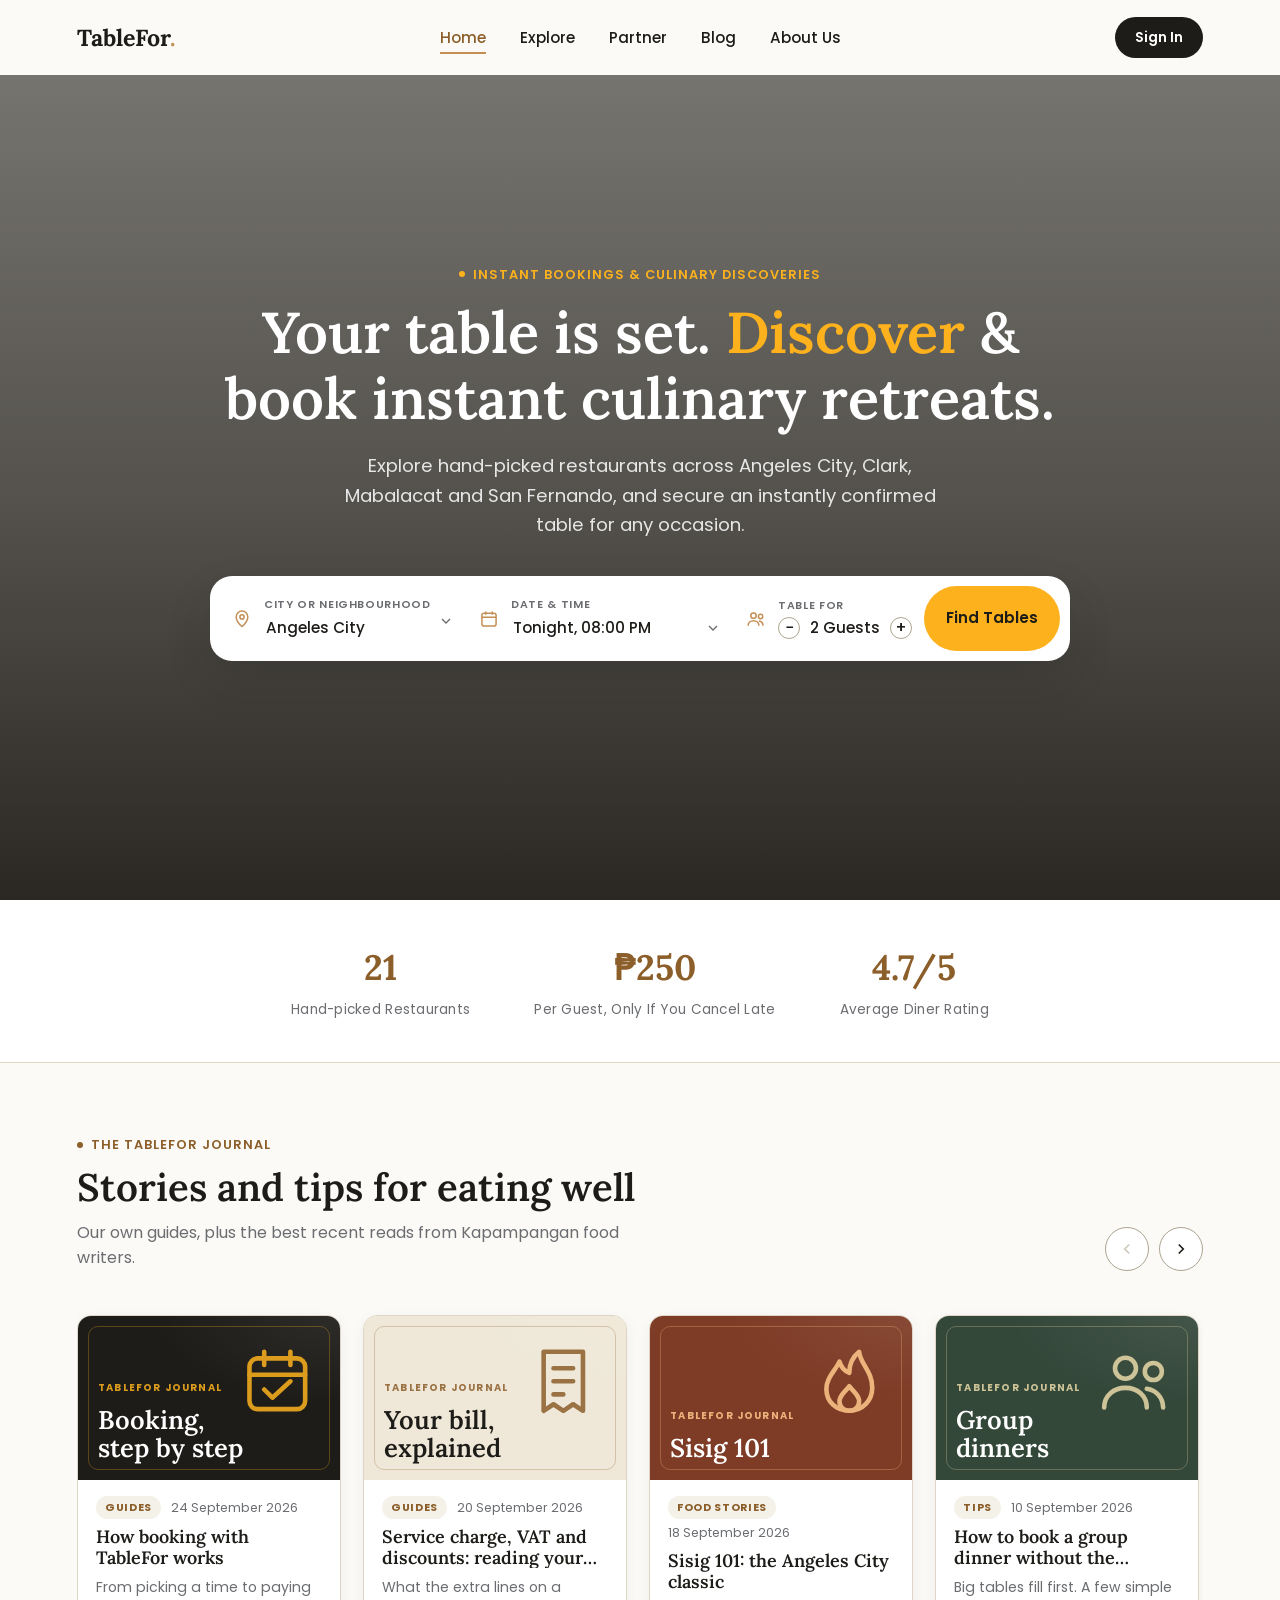
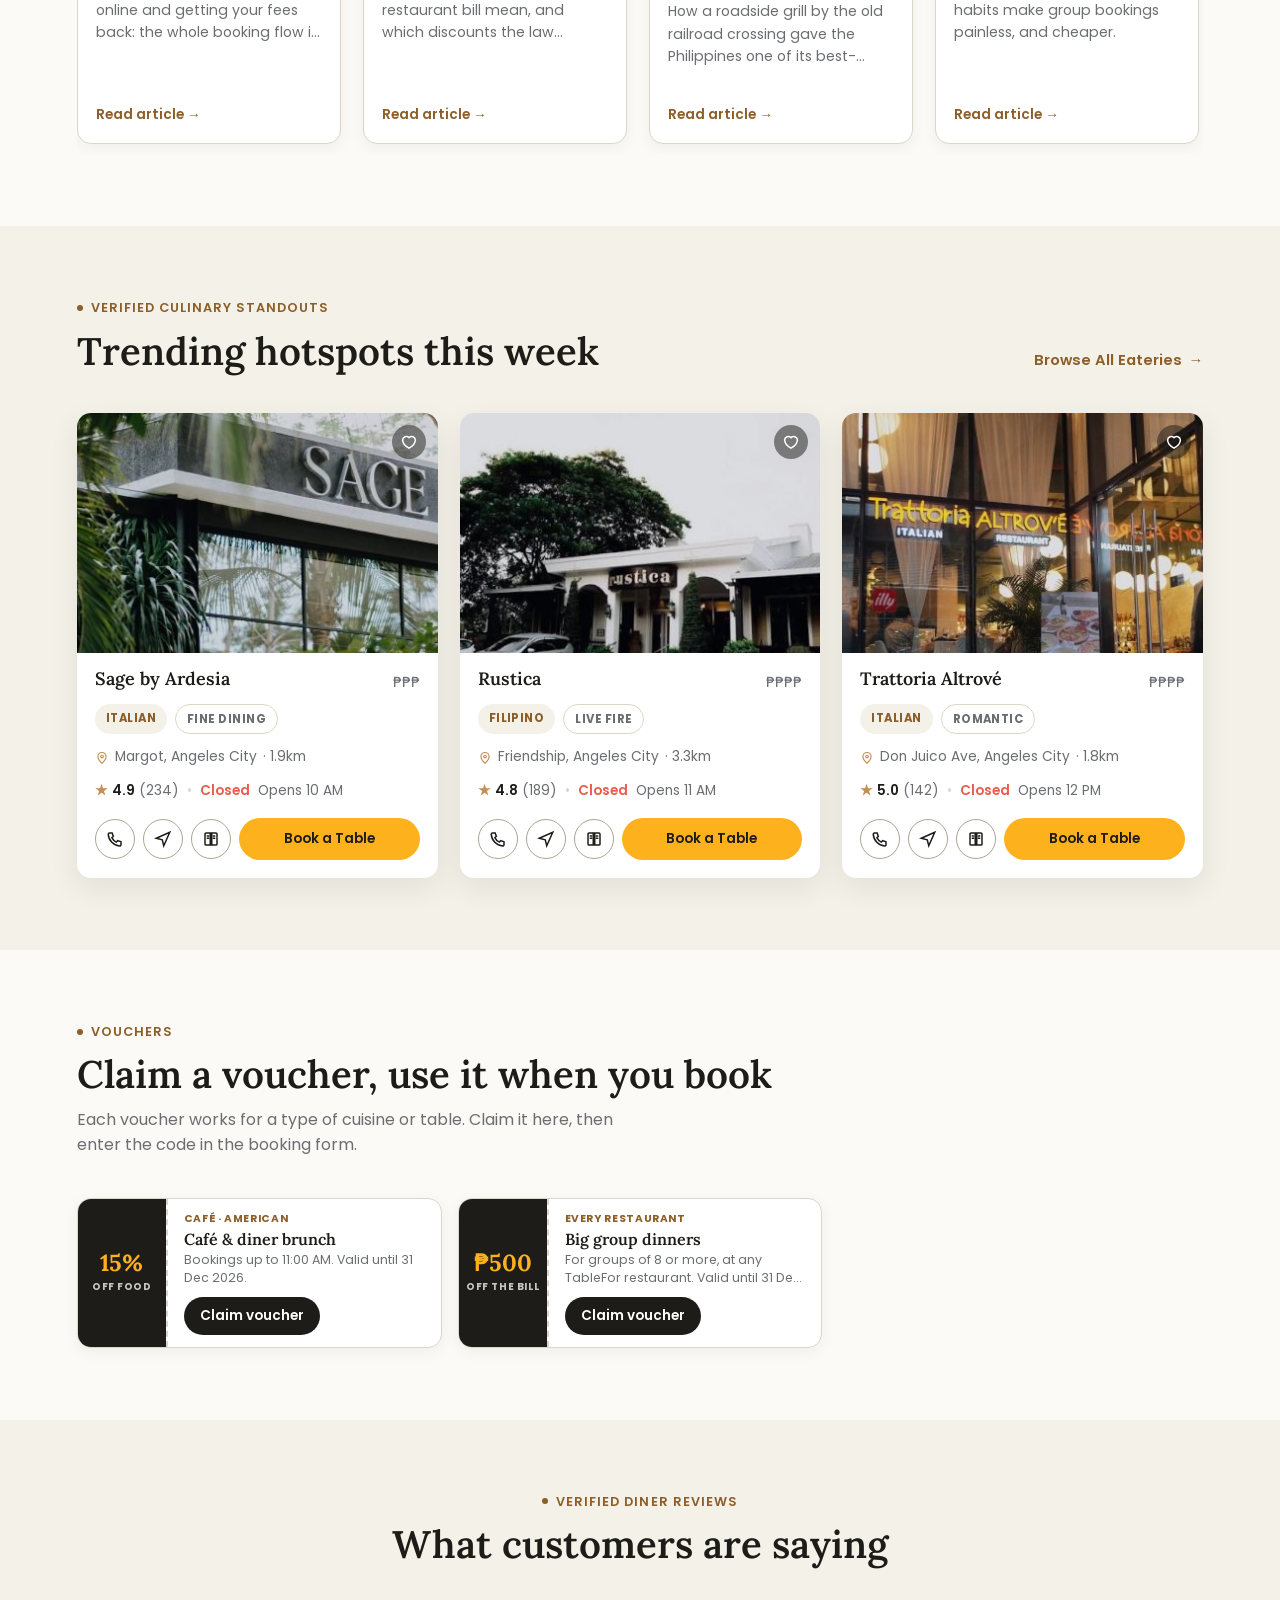
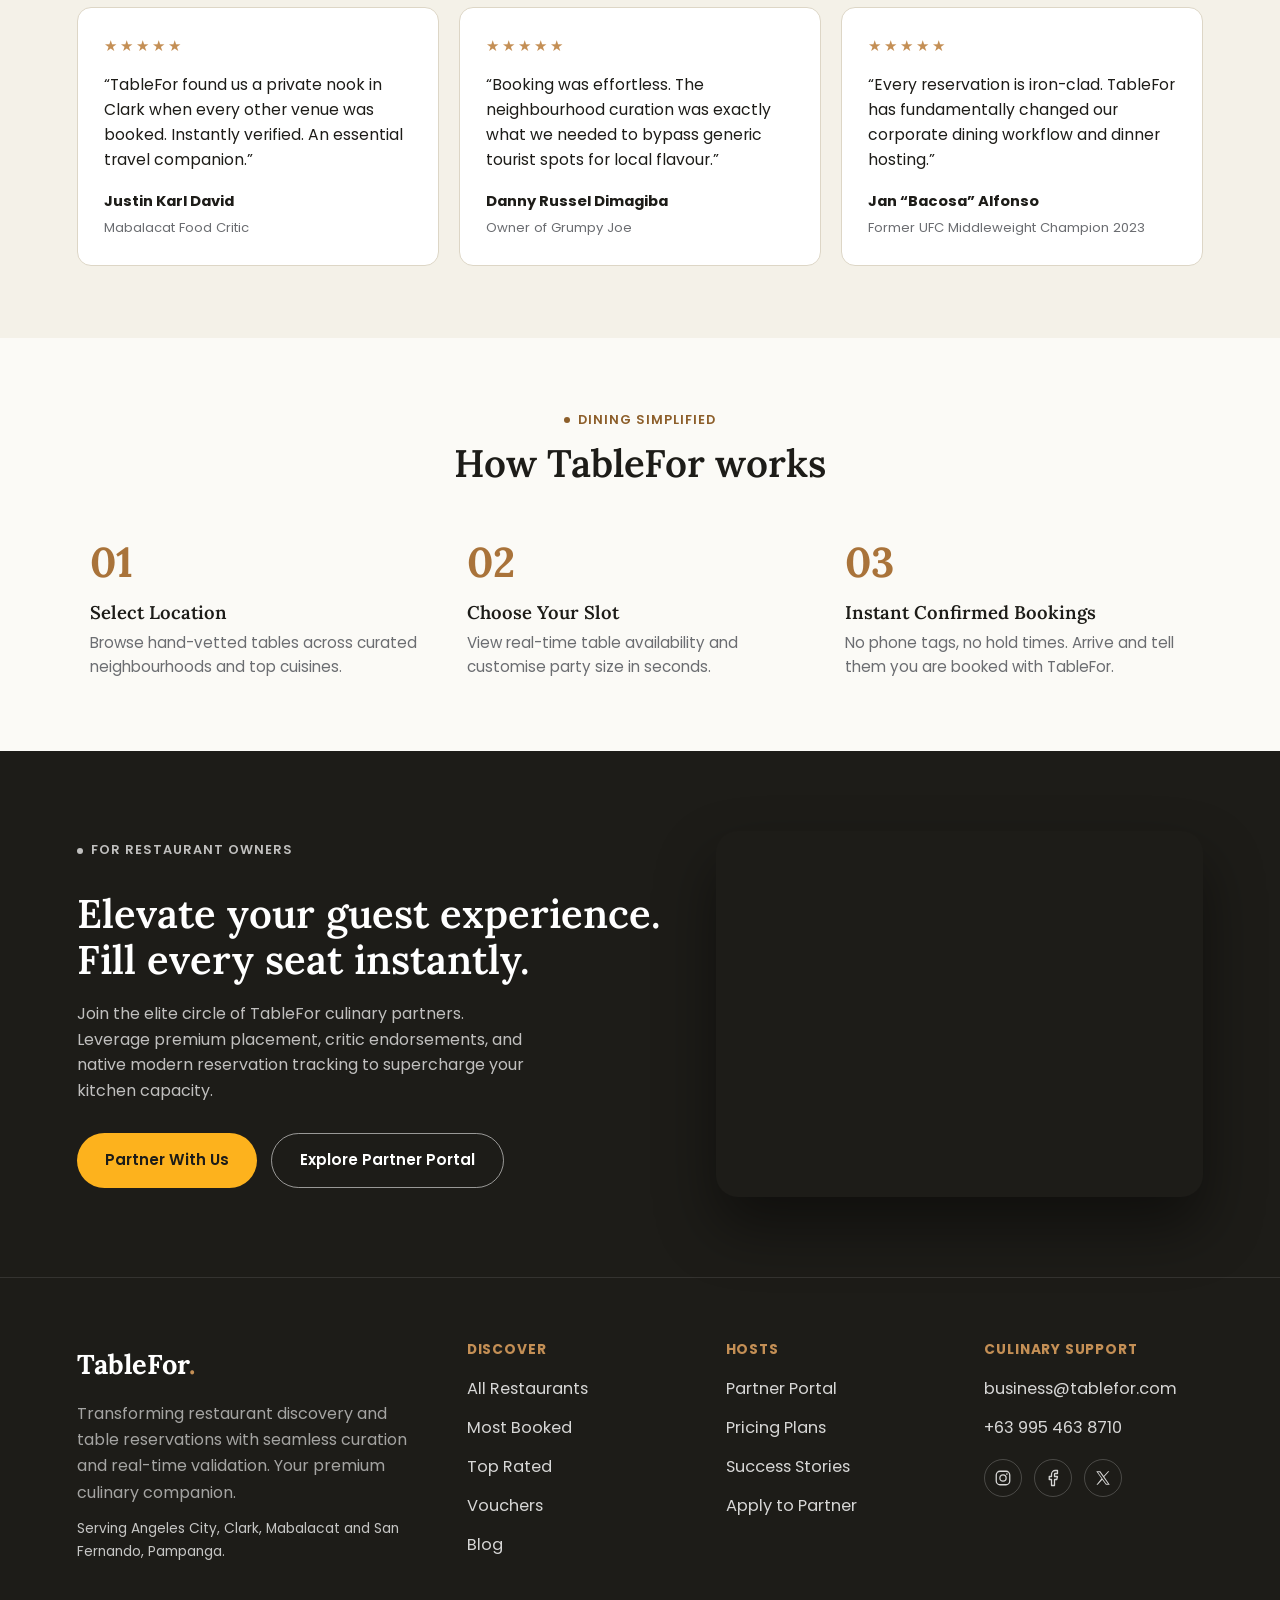
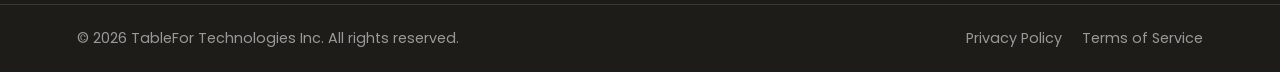
==== commit 0449a5ef: "Require a linked payment method; hold the cancellation fee instead of charging it - New diner accoun" ====
--- a/index.html
+++ b/index.html
@@ -7,9 +7,9 @@
 <meta name="description" content="Discover hand-vetted restaurants across Angeles City, Clark, Mabalacat and San Fernando in Pampanga, and book an instantly confirmed table with TableFor.">
 <link rel="icon" href="data:,">
 <script>document.documentElement.classList.add('js');</script>
-<script src="sync.js?v=20261010b"></script>
+<script src="sync.js?v=20261010c"></script>
 <link href="https://fonts.googleapis.com/css2?family=Lora:ital,wght@0,500;0,600;0,700;1,500&family=Poppins:wght@400;500;600;700&display=swap" rel="stylesheet">
-<link rel="stylesheet" href="styles.css?v=20261010b">
+<link rel="stylesheet" href="styles.css?v=20261010c">
 </head>
 <body data-page="home">
 
@@ -140,7 +140,7 @@
     </div>
     <div class="stat">
       <span class="stat-num">₱250</span>
-      <span class="stat-label">Per Guest, Returned When You Show Up</span>
+      <span class="stat-label">Per Guest, Only If You Cancel Late</span>
     </div>
     <div class="stat">
       <span class="stat-num" data-stat="rating">4.8/5</span>
@@ -697,7 +697,7 @@
             <p class="voucher-msg" id="voucherMsg" role="status"></p>
           </div>
 
-          <p class="modal-fee">Pay online to reserve: the reservation tax, a ₱250 cancellation fee per guest and 20% of any pre-order. Free cancellation up to 15 minutes before. <a href="about.html#policies">Booking policies</a></p>
+          <p class="modal-fee">Pay online to reserve: the reservation tax and 20% of any pre-order. The ₱250-per-guest cancellation fee is only charged if you cancel late or don't show up. <a href="about.html#policies">Booking policies</a></p>
           <p class="modal-warning" id="modalWarning" role="alert" hidden></p>
           <button type="submit" class="btn btn-amber modal-confirm-btn">Confirm Reservation</button>
           <p class="modal-booking-note">Free cancellation up to 15 minutes before your booking.</p>
@@ -873,8 +873,8 @@
   </div>
 </footer>
 
-<script src="restaurants.js?v=20261010b"></script>
-<script src="store.js?v=20261010b"></script>
-<script src="script.js?v=20261010b"></script>
+<script src="restaurants.js?v=20261010c"></script>
+<script src="store.js?v=20261010c"></script>
+<script src="script.js?v=20261010c"></script>
 </body>
 </html>
--- a/styles.css
+++ b/styles.css
@@ -2471,3 +2471,28 @@
 .pay-breakdown > div:not(:first-child) { border-top: 1px solid var(--rule); }
 .policy-card p + p { margin-top: 8px; }
 .policy-card p strong { color: var(--ink); }
+
+/* ---------- Cancellation fee on hold (linked payment method) ---------- */
+.charges-hold {
+  display: grid; gap: 2px; margin-top: 6px; padding: 8px 10px; border-radius: 10px;
+  background: var(--white); border: 1px dashed var(--line-control);
+}
+.charges-hold .charges-row > span:last-child { color: var(--text-muted); font-weight: 600; }
+.pay-breakdown .is-hold { background: var(--white); }
+.pay-breakdown .is-hold dd { color: var(--text-muted); }
+.pay-hold-tag {
+  display: inline-block; font-size: 0.68rem; font-weight: 700; letter-spacing: 0.04em; text-transform: uppercase;
+  color: #7A5A12; background: #FFF6DE; border-radius: 999px; padding: 2px 8px; margin-right: 4px; vertical-align: middle;
+}
+.acct-pay .acct-hold { border-top: 1px dashed var(--rule); margin-top: 6px; padding-top: 8px; }
+.acct-pay .acct-hold small { display: block; font-size: 0.76rem; color: var(--text-muted); }
+.acct-pay .acct-hold strong { color: var(--text-muted); }
+.op-hold { display: block; font-size: 0.82rem; margin: 4px 0; padding: 6px 10px; border-radius: 8px; background: #FFF6DE; color: #7A5A12; }
+.op-hold.is-charged { background: #F1F8F3; color: #2E7D4F; }
+
+/* Linking a payment method in the sign-in dialog */
+#authWallet .pay-methods { margin-bottom: 12px; }
+#authWallet .pay-method { padding: 9px 12px; }
+#authWallet .pay-demo { margin: 0 0 12px; }
+#authWallet h2:focus { outline: none; }
+#authWallet [hidden] { display: none !important; }
